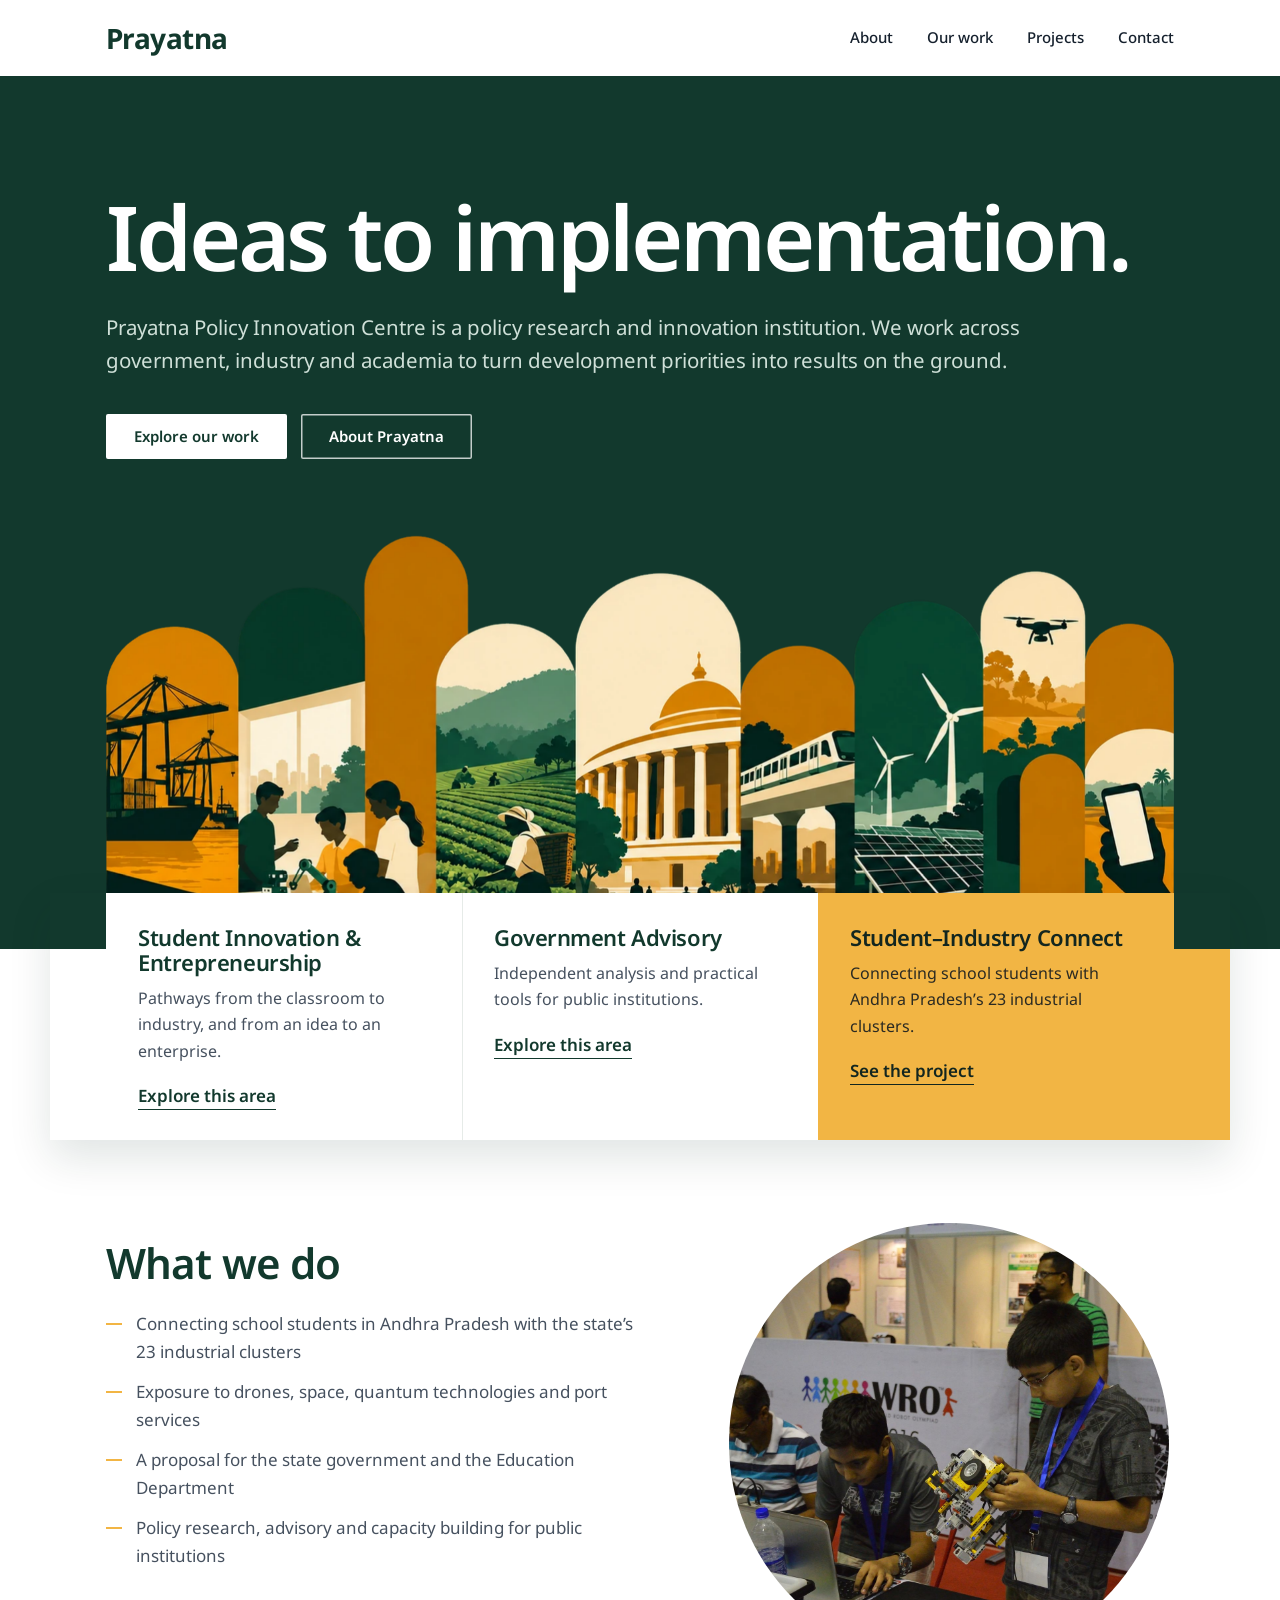
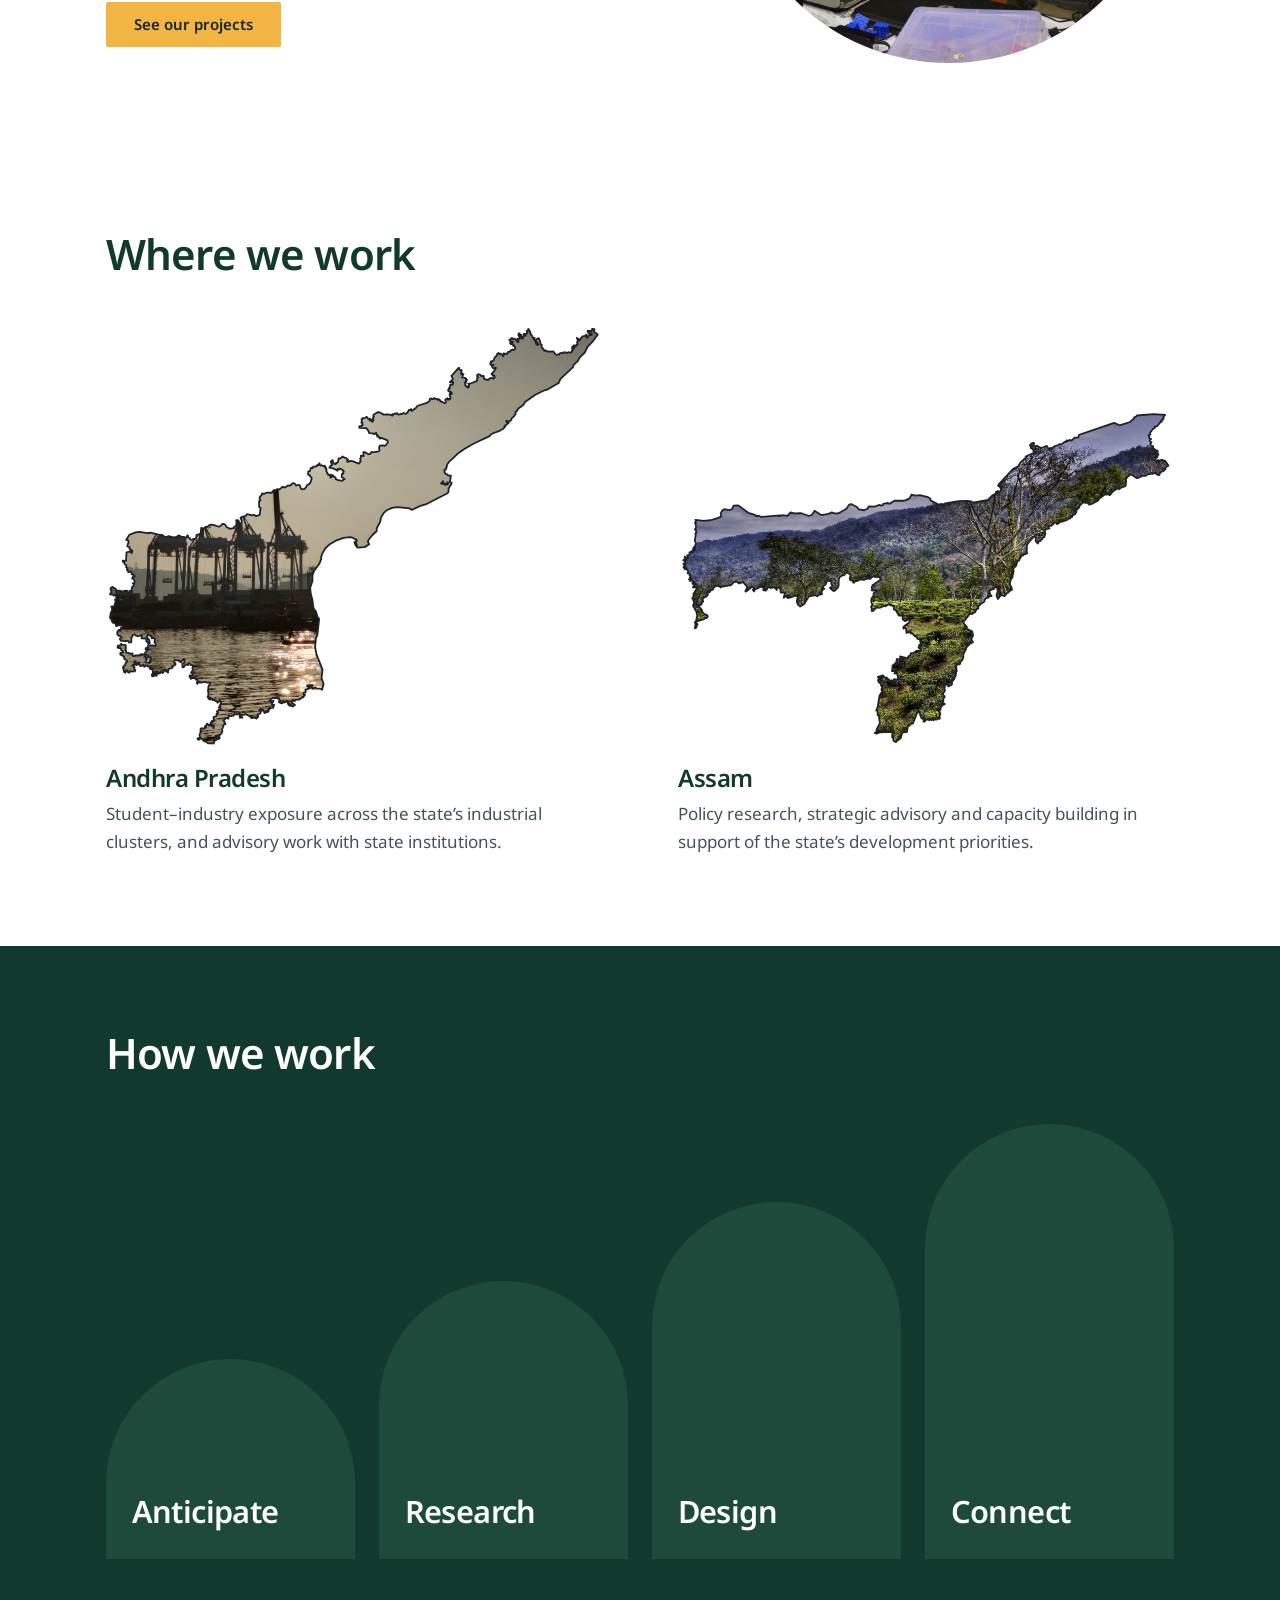
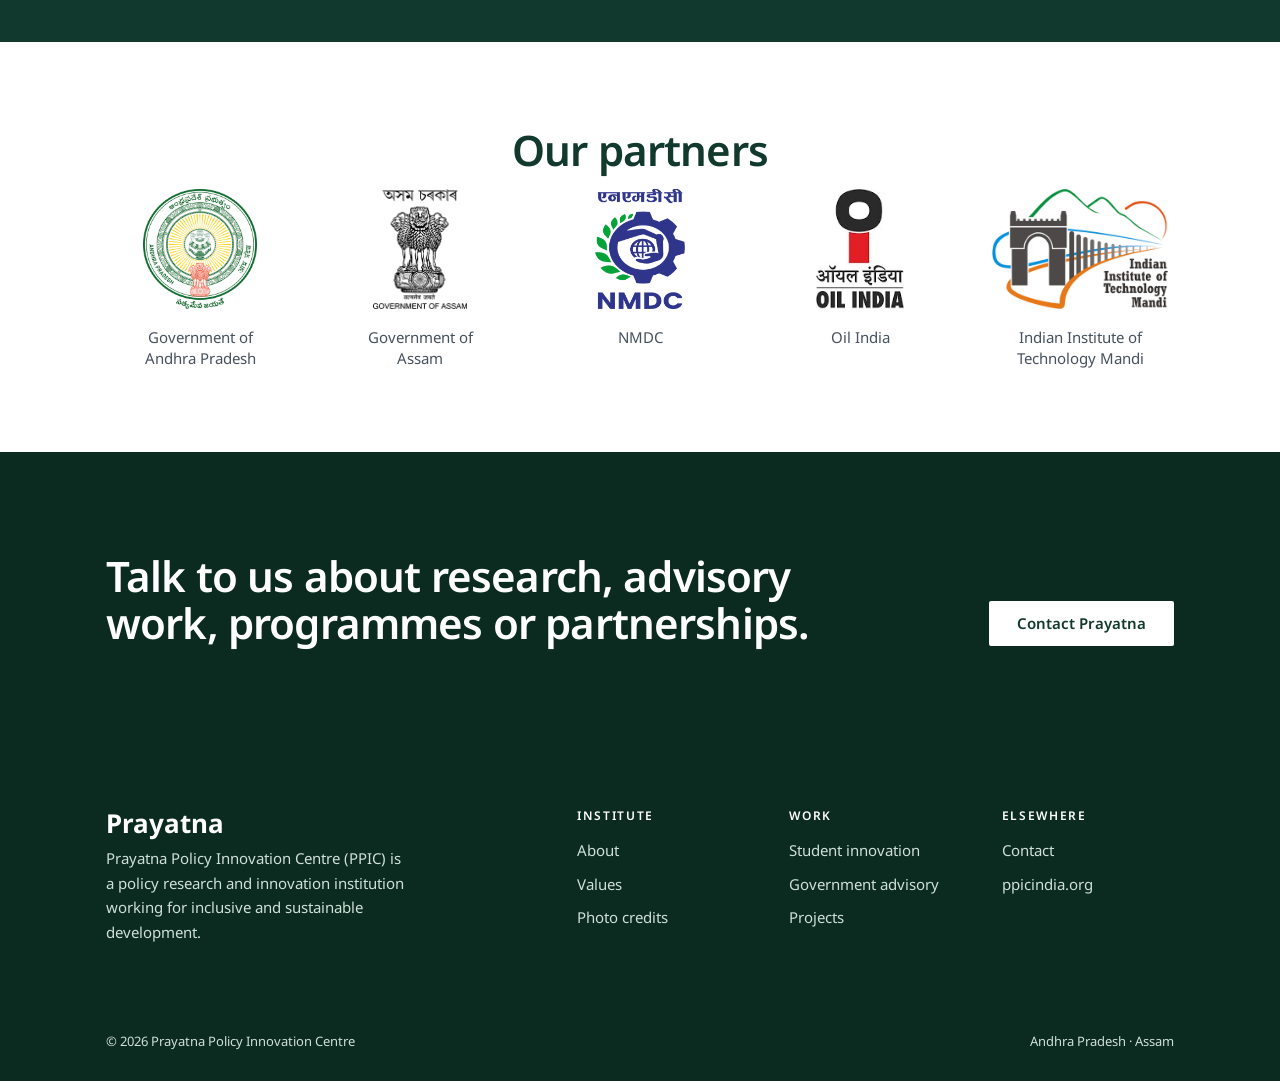
==== index.html @ d467371c "Switch site typeface to Noto Sans; drop remaining Where we work subtitle Co-Authored-By: Claude Opus" ====
<!doctype html>
<html lang="en">
<head>
  <meta charset="utf-8">
  <meta name="viewport" content="width=device-width, initial-scale=1">
  <title>Prayatna Policy Innovation Centre</title>
  <meta name="description" content="Prayatna Policy Innovation Centre (PPIC) connects research, policy and practice to turn development priorities into outcomes. Working in Andhra Pradesh and Assam.">
  <script>document.documentElement.className+=" js"</script>
  <link rel="icon" href="assets/img/favicon.svg" type="image/svg+xml">
  <link rel="preconnect" href="https://fonts.googleapis.com">
  <link rel="preconnect" href="https://fonts.gstatic.com" crossorigin>
  <link href="https://fonts.googleapis.com/css2?family=Noto+Sans:wght@400;500;600;700&display=swap" rel="stylesheet">
  <link rel="stylesheet" href="assets/css/style.css">
</head>
<body>
  <a class="skip" href="#main">Skip to content</a>
  <header class="masthead">
    <div class="wrap">
      <a class="wordmark" href="index.html" aria-label="Prayatna Policy Innovation Centre, home"><b>Prayatna</b></a>
      <button class="menu-btn" aria-expanded="false" aria-controls="nav">Menu</button>
      <nav class="nav" id="nav" aria-label="Primary">
        <a href="about.html">About</a>
        <a href="work.html">Our work</a>
        <a href="projects.html">Projects</a>
        <a href="contact.html">Contact</a>
      </nav>
    </div>
  </header>
  <main id="main">

    <section class="hero">
      <div class="wrap hero-text">
        <h1>Ideas to implementation.</h1>
        <p>Prayatna Policy Innovation Centre is a policy research and innovation institution. We work across government, industry and academia to turn development priorities into results on the ground.</p>
        <div class="hero-actions">
          <a class="btn btn-light" href="work.html">Explore our work</a>
          <a class="btn btn-ghost" href="about.html">About Prayatna</a>
        </div>
      </div>
      <div class="wrap hero-art">
        <img class="art" src="assets/img/art/panorama-alpha.webp" width="1600" height="621" alt="Illustration of India's development in arched panels: a port, a school robotics class, a tea garden, a government building, a metro line, wind and solar power, a drone and a digital payment">
      </div>
    </section>

    <section class="hero-cards">
      <div class="wrap cards3">
        <a class="hcard" href="work.html#innovation">
          <h3>Student Innovation &amp; Entrepreneurship</h3>
          <p>Pathways from the classroom to industry, and from an idea to an enterprise.</p>
          <span class="entry-link">Explore this area</span>
        </a>
        <a class="hcard" href="work.html#advisory">
          <h3>Government Advisory</h3>
          <p>Independent analysis and practical tools for public institutions.</p>
          <span class="entry-link">Explore this area</span>
        </a>
        <a class="hcard hcard-accent" href="projects.html#student-industry-connect">
          <h3>Student&ndash;Industry Connect</h3>
          <p>Connecting school students with Andhra Pradesh&rsquo;s 23 industrial clusters.</p>
          <span class="entry-link">See the project</span>
        </a>
      </div>
    </section>

    <section class="block">
      <div class="wrap feature feature-split">
        <div>
          <h2>What we do</h2>
          <ul class="dash">
            <li>Connecting school students in Andhra Pradesh with the state&rsquo;s 23 industrial clusters</li>
            <li>Exposure to drones, space, quantum technologies and port services</li>
            <li>A proposal for the state government and the Education Department</li>
            <li>Policy research, advisory and capacity building for public institutions</li>
          </ul>
          <a class="btn btn-saffron" href="projects.html">See our projects</a>
        </div>
        <figure><img class="f-circle" src="assets/img/students-lab.jpg" alt="Students and a mentor working on a robotics project" loading="lazy"></figure>
      </div>
    </section>

    <section class="block tint">
      <div class="wrap">
        <div class="two" style="margin-bottom:48px">
          <div><h2>Where we work</h2></div>
        </div>
        <div class="states">
          <figure>
            <div class="state-stage"><svg class="state-map state-fill" viewBox="0 0 781.8 666.3" role="img" aria-label="Map outline of Andhra Pradesh filled with a photograph of harbour cranes at Visakhapatnam" xmlns="http://www.w3.org/2000/svg"><defs><clipPath id="s_ap"><path transform="translate(6,6)" d="M0.0,417.5L1.2,417.3L2.7,415.0L1.1,410.5L1.6,408.7L3.8,407.1L9.7,410.6L11.2,413.4L15.1,413.0L21.5,415.0L21.8,413.8L23.4,413.2L27.7,413.3L27.3,415.6L30.9,415.9L31.1,413.5L33.8,413.1L35.5,406.5L37.2,405.8L38.0,404.2L38.1,402.5L36.1,401.7L38.6,401.0L39.2,399.1L38.6,396.6L37.0,394.2L35.0,393.8L36.9,390.8L39.2,390.9L39.2,390.1L37.4,389.4L37.6,387.4L34.6,387.2L33.9,383.2L29.0,383.8L29.1,382.0L26.9,380.1L27.4,377.4L25.7,375.9L26.3,374.3L25.6,372.5L23.6,371.4L22.8,369.0L20.5,367.1L20.5,365.8L25.6,366.2L26.3,352.8L30.2,352.0L31.4,350.8L34.7,353.6L35.5,350.2L30.9,347.0L31.6,345.3L30.8,344.0L28.1,343.7L27.7,342.7L28.9,338.1L29.5,338.3L29.3,333.8L25.7,333.0L30.9,324.9L40.5,321.2L46.8,320.2L59.2,322.5L64.1,321.7L80.0,325.3L81.9,324.7L86.5,327.9L89.8,328.1L92.8,326.9L100.3,329.0L105.6,328.1L108.5,325.9L113.2,328.2L116.7,328.1L120.0,330.3L122.4,325.9L123.5,326.1L123.7,328.9L126.1,330.3L127.3,332.5L132.0,332.9L131.7,331.3L136.0,330.9L136.1,328.9L137.4,327.3L136.5,326.6L137.0,325.4L143.3,323.0L144.2,314.0L149.3,315.3L150.7,312.6L154.3,311.9L158.2,309.0L163.4,309.2L172.1,312.3L175.7,310.2L177.1,308.1L179.5,307.8L181.7,308.7L184.7,313.1L190.0,315.6L194.7,314.4L200.0,308.7L199.4,302.0L203.1,302.2L204.6,308.0L205.3,308.0L207.8,306.1L208.1,303.0L206.3,298.2L208.7,296.6L214.2,295.3L216.4,292.4L224.9,294.2L227.1,293.3L230.7,295.6L236.4,293.4L237.9,283.1L235.6,280.9L235.5,273.6L235.8,271.6L237.8,270.6L236.0,267.8L236.9,264.7L239.2,263.1L240.2,259.8L243.2,260.4L248.1,258.3L255.5,258.6L258.4,254.6L261.9,254.2L263.7,252.9L267.3,253.4L272.9,249.2L276.4,250.5L280.8,247.1L285.0,247.4L286.8,244.7L290.0,243.4L291.5,244.0L293.9,247.3L297.1,246.0L299.8,246.9L301.1,251.3L302.7,253.1L306.8,253.0L309.4,250.3L311.3,246.4L314.4,245.1L316.6,242.4L318.2,236.9L318.5,234.8L316.3,233.4L316.2,231.5L312.8,230.0L313.1,225.1L315.7,224.5L317.1,219.4L320.3,219.6L320.7,217.5L325.0,217.5L326.1,215.8L327.5,216.1L327.9,214.8L329.7,214.2L330.4,212.1L331.2,212.7L330.7,213.9L331.4,215.4L332.8,215.7L333.3,215.0L337.0,216.9L338.6,215.8L339.8,216.9L339.4,218.5L341.1,219.2L340.7,221.1L341.9,221.7L341.5,224.8L343.0,226.9L342.7,228.0L344.6,229.1L344.3,230.6L347.6,231.4L348.3,234.9L350.4,233.4L350.8,231.8L348.0,231.3L348.3,230.1L352.5,231.6L352.7,232.9L356.2,234.5L356.3,237.1L360.3,238.8L366.5,239.8L368.9,237.4L370.5,237.0L366.1,234.1L365.8,232.9L366.2,228.8L368.7,228.3L368.0,226.2L369.2,225.0L367.4,222.9L362.8,220.4L362.1,221.8L359.5,220.9L359.1,223.9L354.5,221.0L346.4,219.0L348.7,215.8L350.7,215.0L348.7,209.5L351.0,207.3L351.9,207.4L351.6,209.2L353.6,212.8L356.2,213.5L356.9,211.5L358.8,211.5L360.0,209.9L361.0,204.5L362.3,204.8L365.5,203.2L367.3,201.3L371.1,203.7L373.0,203.9L373.3,205.0L375.9,206.4L374.4,208.2L374.5,209.7L378.4,209.2L378.8,208.4L382.6,208.7L392.8,212.6L395.8,209.5L394.9,208.7L395.8,206.0L395.0,204.3L396.0,203.3L396.1,200.1L400.4,200.8L399.9,194.5L402.0,194.6L407.5,197.6L410.6,197.5L413.0,194.1L415.3,195.0L424.1,193.4L425.6,191.6L424.7,187.8L425.9,184.2L431.4,184.0L433.9,184.8L435.4,183.7L438.6,179.2L438.0,176.0L427.5,171.7L427.1,173.1L425.3,172.7L424.5,170.2L421.9,170.2L422.9,168.1L421.4,167.8L420.1,164.0L417.1,166.2L415.5,165.1L409.3,164.6L407.5,160.1L404.6,156.7L393.8,156.3L393.3,154.6L393.9,153.5L397.0,153.4L399.1,151.2L398.3,150.7L398.7,148.5L396.7,148.2L397.5,146.3L397.2,142.4L398.3,142.4L398.1,141.4L399.7,141.7L399.9,140.9L402.5,140.5L405.2,138.6L406.9,141.5L411.1,142.1L411.7,143.8L409.7,144.5L413.5,145.0L413.3,146.1L414.7,146.9L415.2,145.2L414.1,145.0L413.7,143.7L416.2,144.4L414.9,140.5L415.8,140.5L415.6,139.2L416.7,139.0L415.6,137.2L416.2,135.5L423.0,131.3L426.1,131.9L432.1,135.4L438.9,135.0L443.4,135.7L445.6,137.1L446.1,134.6L447.7,135.3L449.4,133.5L450.4,134.1L453.1,133.0L455.1,135.5L461.8,134.0L463.2,132.8L467.1,134.3L469.7,132.0L471.8,128.1L473.8,128.1L475.2,126.5L476.0,129.3L477.4,128.9L483.2,124.5L485.7,121.4L500.3,116.7L504.8,113.5L504.6,110.8L507.0,109.7L507.8,110.9L510.1,111.0L511.3,109.1L513.7,110.6L516.7,110.6L517.1,112.2L520.1,111.5L521.6,113.7L521.2,114.7L523.6,114.8L527.9,117.4L529.6,117.0L530.2,114.5L529.1,112.5L530.1,111.0L532.8,109.6L533.5,112.1L534.7,112.1L534.9,110.6L536.7,111.1L537.7,109.0L536.0,104.6L536.5,101.7L538.8,103.1L539.7,101.9L537.8,99.4L534.2,98.2L533.8,96.1L536.3,94.2L535.1,93.4L536.2,92.5L537.0,88.5L540.1,88.5L541.6,86.8L541.3,83.7L538.2,85.0L536.5,84.0L540.9,79.8L541.0,77.9L539.0,74.4L550.2,61.7L551.3,62.1L550.2,62.6L552.4,65.2L555.1,65.4L554.5,67.0L555.2,68.8L553.8,69.9L555.7,72.2L556.0,70.8L557.9,71.8L556.1,74.4L556.6,75.3L555.9,76.5L561.1,77.7L562.1,78.3L562.2,79.9L563.6,80.6L561.8,81.4L562.5,83.8L561.0,83.8L559.8,85.1L561.4,86.1L560.4,89.0L565.2,92.9L566.6,91.6L565.7,89.9L566.6,88.5L565.6,86.4L568.0,86.7L578.4,82.6L579.9,80.3L579.2,78.4L580.2,78.0L580.7,75.9L579.7,75.6L579.2,73.6L581.2,71.6L585.2,73.2L585.8,74.5L589.9,74.2L590.1,78.5L594.4,80.5L596.3,80.0L597.1,80.7L599.7,78.0L602.0,77.4L605.5,78.5L607.5,76.2L605.6,74.6L606.5,73.6L605.7,73.1L604.3,74.1L602.1,71.0L605.3,68.0L609.2,62.0L608.6,61.3L606.1,62.5L604.2,61.8L602.9,59.2L605.1,57.7L605.2,56.7L602.5,57.7L601.4,57.1L601.5,56.1L600.2,55.9L600.1,54.6L601.7,53.0L601.0,51.9L605.5,50.0L606.8,45.9L611.6,40.7L610.9,39.7L613.2,38.0L615.1,39.8L616.8,39.3L619.6,41.4L620.3,43.3L621.7,40.9L621.4,38.9L626.4,40.0L627.7,36.8L631.8,36.0L631.6,34.8L635.3,32.6L636.7,33.6L638.9,32.7L639.8,29.2L636.8,27.2L637.7,25.8L635.5,25.7L634.2,23.7L634.4,22.4L635.7,22.4L635.5,20.4L634.0,20.1L633.6,23.9L632.4,24.1L631.4,22.4L632.8,21.4L630.1,17.1L632.5,17.0L633.5,14.7L635.1,14.9L635.8,16.3L638.6,15.6L640.4,16.5L640.2,17.6L642.3,19.1L642.8,20.6L644.4,21.1L644.9,17.4L643.8,17.4L643.3,15.7L646.4,15.5L646.4,13.2L644.5,10.0L644.7,8.7L645.9,8.5L645.1,7.2L646.6,7.4L646.5,8.8L648.0,10.3L649.2,9.5L649.9,13.6L648.0,13.2L648.2,14.6L651.6,15.4L652.2,12.3L653.6,10.9L652.7,8.6L654.0,7.9L654.2,10.6L656.2,10.6L656.3,8.0L658.7,6.9L657.6,3.5L659.4,2.8L660.2,0.3L661.0,0.6L661.3,3.2L663.0,3.6L662.5,4.9L663.8,6.9L663.8,8.6L666.0,10.8L667.6,14.2L670.3,14.4L668.4,16.5L670.7,18.0L672.6,24.1L674.7,25.5L675.8,25.0L674.0,21.3L672.9,21.3L671.9,17.9L673.0,16.4L676.5,14.8L679.1,20.4L679.4,24.8L681.3,24.9L681.3,29.2L683.9,31.8L684.5,33.8L685.7,33.7L686.1,35.1L688.1,34.1L691.2,36.0L699.5,35.5L703.3,40.5L704.8,41.2L707.3,40.2L708.8,40.8L709.6,39.2L711.5,38.1L714.2,38.8L714.9,37.7L718.8,36.9L721.2,38.4L723.7,36.7L726.7,37.8L728.9,36.5L728.6,34.8L730.0,34.5L729.9,33.5L731.1,32.7L729.4,32.0L729.2,29.0L732.0,30.4L732.7,28.9L730.7,27.3L733.8,28.7L734.1,27.4L732.1,26.0L735.2,27.1L736.5,26.3L736.0,25.1L737.1,25.6L738.2,24.3L737.1,21.9L737.6,19.9L739.7,18.8L737.9,17.1L736.7,14.4L742.0,17.6L742.7,15.0L745.9,11.8L749.8,11.0L751.3,9.3L752.3,9.3L751.9,12.5L753.3,14.3L755.9,10.0L759.8,10.1L760.5,9.0L759.6,7.3L756.6,8.1L756.2,6.5L755.0,6.5L753.5,3.4L760.3,3.5L760.8,0.0L764.5,0.7L764.6,1.8L763.6,2.0L763.8,4.7L769.8,8.8L761.5,20.4L753.5,28.7L749.3,37.4L740.8,45.7L738.5,50.5L731.5,57.3L730.4,60.9L711.0,78.9L708.0,85.5L691.1,95.4L685.7,97.0L670.8,104.5L654.9,115.4L652.3,120.2L644.1,126.2L642.7,129.2L639.9,131.3L640.1,134.4L637.1,138.8L634.1,140.9L633.3,144.0L629.0,146.9L629.7,146.8L629.5,147.8L628.7,147.1L627.3,147.6L627.3,145.4L627.0,147.1L626.3,145.4L625.4,145.4L626.8,147.1L625.9,147.1L627.1,147.8L628.7,148.0L628.4,148.9L623.5,153.0L623.8,153.7L623.4,153.1L622.3,153.9L622.9,155.0L623.9,154.2L620.5,157.5L615.6,160.5L602.0,165.9L599.2,169.3L575.1,180.5L559.9,189.1L548.6,197.2L535.7,209.4L532.2,214.0L531.3,218.3L530.5,218.2L531.2,218.9L530.7,220.8L529.7,220.9L529.8,222.4L527.9,223.4L527.9,225.8L529.9,228.9L532.3,229.6L534.0,231.5L538.1,231.5L536.6,241.4L539.1,242.5L539.2,243.6L534.4,252.1L534.4,257.1L532.8,259.3L498.2,277.1L489.8,279.3L477.2,285.5L474.1,284.6L473.2,283.3L453.5,281.3L445.5,282.4L436.7,286.3L432.3,290.3L427.7,297.9L426.7,304.2L421.1,314.6L421.1,319.0L414.4,325.3L408.0,333.2L407.2,336.3L409.3,339.7L401.9,344.4L390.8,345.1L388.0,342.1L385.8,336.5L388.6,342.0L390.0,342.4L388.0,335.7L389.4,334.9L389.3,332.8L388.4,331.9L387.5,332.5L383.2,329.4L378.4,328.5L368.7,329.8L357.8,333.7L347.1,339.8L339.8,346.6L334.9,355.1L333.3,360.9L333.7,362.6L330.8,370.1L322.1,382.1L319.6,389.7L319.7,397.6L316.1,408.4L316.8,416.9L319.7,428.3L321.1,439.2L322.3,442.2L325.1,445.6L327.8,454.9L330.2,457.7L327.7,481.3L326.9,484.2L325.5,487.1L325.0,489.1L323.8,502.2L326.0,513.6L335.6,537.6L334.0,550.9L337.3,560.3L334.8,569.5L332.2,567.6L325.5,567.5L324.9,566.2L322.4,566.1L321.9,567.8L319.1,567.7L318.9,564.3L320.0,563.0L319.3,561.8L317.0,562.9L313.7,562.0L311.5,562.4L311.5,564.1L313.3,563.8L314.0,565.2L316.1,565.3L315.9,567.3L313.1,566.7L312.3,568.7L310.0,568.7L308.8,569.7L308.9,573.6L305.8,574.1L305.4,575.0L306.2,576.9L307.9,577.1L307.4,578.6L306.3,578.5L305.9,580.6L304.9,581.4L303.5,580.6L303.3,581.8L300.1,584.2L299.2,583.7L298.5,585.1L293.5,584.9L291.5,587.2L288.7,585.0L288.3,587.3L285.9,588.1L286.1,589.0L292.0,592.9L291.8,593.9L288.5,596.0L286.2,593.2L285.8,594.6L283.1,594.5L284.2,593.0L283.3,591.6L282.1,592.9L281.1,591.8L280.8,590.7L282.2,590.6L282.3,589.3L281.0,587.1L279.8,588.9L279.4,587.8L277.4,587.6L276.1,589.7L273.1,588.0L272.5,590.4L270.9,590.8L266.8,589.1L267.8,585.2L266.3,582.4L264.5,583.3L262.9,582.2L260.4,582.8L257.6,581.8L256.8,583.1L254.5,583.3L254.0,585.1L252.3,585.8L252.9,587.1L255.2,586.9L255.8,587.7L258.4,586.7L257.0,589.3L255.0,590.2L255.9,592.5L257.5,592.8L256.8,593.6L259.1,593.1L259.0,594.9L257.5,595.1L258.1,596.0L257.1,597.2L257.6,598.0L251.6,597.8L252.7,598.9L251.3,599.0L251.8,600.5L249.9,600.4L250.5,603.8L248.8,604.6L248.4,603.0L244.8,606.1L244.0,605.8L245.3,604.0L242.9,604.3L242.3,601.3L240.8,601.9L240.3,600.8L239.0,602.9L238.7,599.7L238.0,599.7L235.7,601.9L237.8,603.1L237.9,606.2L234.6,608.5L232.9,608.3L233.9,609.7L232.6,610.6L233.7,611.1L232.8,611.7L233.9,612.2L231.2,614.7L226.5,613.0L224.9,614.1L223.1,614.0L221.6,611.5L214.5,607.8L211.3,609.1L208.2,608.7L206.3,612.2L208.5,612.2L209.4,613.5L205.1,613.5L205.3,607.1L204.0,606.8L202.8,608.4L197.3,607.9L195.0,610.2L191.5,611.2L188.0,609.8L187.0,615.1L182.5,613.6L182.0,615.5L179.0,617.7L181.4,620.0L180.5,620.3L182.5,623.6L180.2,623.6L177.1,631.8L177.6,634.8L176.2,638.4L172.8,641.1L173.2,645.8L170.7,647.6L170.2,645.7L171.2,645.5L169.9,645.1L169.3,643.3L168.5,644.1L167.8,642.6L166.6,642.2L166.5,643.0L169.2,645.3L168.4,645.9L167.8,645.2L167.1,646.4L168.1,647.6L167.3,649.2L164.3,649.3L164.8,652.0L164.0,654.3L160.5,653.5L154.9,654.0L152.2,651.7L148.0,650.0L144.9,646.0L142.7,645.9L142.0,648.0L139.4,648.1L138.3,647.1L139.0,645.8L141.4,645.3L142.3,643.6L141.4,640.5L142.8,638.3L143.4,630.8L145.5,629.9L146.4,630.8L149.4,630.8L149.4,629.0L151.1,629.3L151.6,628.6L151.5,627.9L150.0,627.9L150.6,626.3L152.3,626.0L153.0,623.1L153.8,623.0L156.6,626.0L157.6,625.0L160.4,626.6L162.0,625.5L164.0,630.2L164.1,626.3L161.2,623.8L159.5,624.5L158.8,622.3L159.7,621.8L159.5,620.8L161.3,620.5L161.1,618.5L164.2,619.3L164.8,617.8L163.8,616.1L163.7,612.5L168.8,610.4L168.3,607.5L170.9,606.0L168.9,603.6L171.6,602.5L171.3,601.2L172.3,600.3L174.9,599.9L174.4,597.8L172.1,597.6L172.2,596.7L174.8,595.4L173.7,593.9L175.7,589.7L173.8,585.6L172.9,587.9L171.1,587.9L170.0,589.8L168.5,587.6L165.3,586.4L165.5,584.6L162.0,585.8L161.5,583.8L160.4,583.6L157.7,585.0L155.5,582.9L158.0,583.0L158.5,582.1L155.5,580.3L154.3,580.8L155.8,577.1L154.8,569.8L155.6,568.3L155.2,565.7L158.2,559.1L157.8,557.9L152.8,558.0L150.5,557.1L144.1,558.3L142.0,556.7L141.4,558.0L140.0,557.4L137.8,560.1L137.4,557.8L138.6,556.2L138.7,553.8L135.4,553.3L135.3,551.1L130.2,550.8L127.5,552.2L127.8,550.6L125.6,549.0L126.1,546.8L130.3,547.4L130.9,544.9L128.2,542.4L131.6,538.0L130.3,535.8L131.1,532.1L130.4,530.4L127.4,530.5L126.8,528.4L124.1,527.1L123.6,530.5L119.4,529.4L117.0,533.7L114.8,534.0L114.4,528.0L118.0,526.4L117.4,523.9L118.1,521.2L116.4,520.6L112.2,526.1L109.3,524.7L109.3,522.6L103.8,523.1L102.7,522.3L101.3,525.2L101.6,526.3L103.2,527.1L103.5,528.6L102.7,529.3L103.6,529.7L101.2,531.7L98.4,532.3L99.0,534.4L98.2,534.9L92.3,536.7L92.0,542.3L91.2,542.4L90.6,539.7L87.7,540.5L88.3,538.0L85.7,538.2L82.7,539.8L82.5,541.0L84.7,541.7L83.3,543.1L82.0,541.4L80.6,541.5L79.4,543.2L77.9,542.8L77.0,544.3L75.7,541.5L74.0,541.0L73.2,542.0L74.5,543.4L74.3,545.8L73.5,547.4L72.4,546.8L72.4,545.3L69.6,545.1L70.2,547.6L66.8,548.3L66.2,545.5L67.6,545.4L68.2,540.8L66.9,537.6L67.7,536.2L65.9,535.5L65.0,536.9L63.0,536.0L64.5,532.4L60.2,532.7L59.4,531.5L57.6,531.2L54.3,533.2L53.0,530.0L50.8,531.8L47.8,532.0L47.8,530.2L46.8,529.8L46.5,528.4L46.8,526.6L45.6,526.2L44.0,529.8L43.5,527.9L42.2,530.3L40.4,529.6L41.3,525.8L40.7,524.2L39.3,524.4L38.5,526.0L39.1,530.0L37.2,529.7L35.3,531.0L35.7,531.9L37.8,532.1L37.7,533.1L39.2,533.6L38.2,535.9L40.2,538.4L39.6,540.3L37.5,539.9L36.1,540.7L31.7,539.9L31.2,542.3L30.3,542.3L28.8,541.8L26.9,538.8L25.4,538.7L24.5,542.6L23.0,542.1L21.6,537.4L22.1,535.6L20.7,534.7L20.9,533.8L22.2,531.7L24.3,530.6L25.2,526.3L27.5,525.9L26.9,523.1L22.6,520.5L22.8,517.5L16.6,513.6L16.6,511.4L20.2,510.7L20.9,509.6L20.1,508.0L18.1,507.4L17.7,504.5L15.8,502.9L15.0,503.7L12.2,502.9L12.8,500.0L17.4,499.2L17.9,496.7L19.1,498.3L25.2,499.0L25.4,504.1L24.4,506.5L25.6,507.4L25.9,510.8L30.1,511.3L30.5,512.3L35.6,512.1L36.5,516.2L39.4,516.5L39.8,515.2L46.5,515.4L48.9,513.1L49.8,513.6L49.5,515.4L52.3,513.4L53.9,513.6L55.4,517.0L57.6,517.5L56.7,520.7L58.6,521.3L56.4,525.0L57.4,526.3L61.2,526.1L62.0,527.6L64.7,525.3L63.0,524.1L62.7,522.0L64.8,521.8L65.0,519.2L63.7,518.1L61.0,518.2L59.8,519.1L60.4,515.0L55.0,513.5L55.8,510.6L57.6,510.3L61.6,504.6L60.2,504.0L56.6,506.2L56.7,503.8L59.4,503.0L60.9,499.1L67.9,499.4L71.4,500.8L72.6,498.0L70.4,494.2L71.3,490.2L69.3,487.4L66.3,488.4L65.8,484.8L64.4,485.2L64.0,483.6L60.8,482.9L59.2,484.4L59.1,486.1L60.1,489.4L61.8,490.0L63.2,495.4L60.6,496.6L59.8,494.4L57.4,493.0L57.8,488.9L50.1,488.2L50.6,482.6L45.5,484.7L42.2,484.4L38.6,482.2L36.1,482.8L35.5,485.8L34.0,487.3L33.9,494.3L30.9,495.2L28.0,491.8L23.5,492.9L21.4,491.9L17.4,492.1L15.7,489.1L18.7,487.3L17.6,485.1L13.6,484.2L11.7,481.5L11.9,478.1L14.8,474.5L17.4,476.5L17.7,471.4L19.4,471.1L20.6,468.1L13.5,467.6L10.1,469.1L9.1,465.4L6.8,463.8L4.4,463.5L1.8,457.1L0.3,456.3L1.4,448.5L4.0,442.4L2.2,438.1L7.2,437.5L7.4,435.6L8.9,435.6L7.9,432.8L9.1,431.8L9.3,429.8L8.1,427.5L9.9,426.9L10.2,419.8L6.5,420.8L5.2,419.5L0.5,419.1ZM521.8,243.1L522.4,244.0L529.1,246.0L532.3,245.9L534.0,243.8L533.2,241.8L531.7,244.0L526.7,244.4L524.7,243.2L526.2,241.0L525.8,240.4L523.6,243.1ZM527.5,222.6L527.6,222.6L527.5,222.5ZM525.3,240.9L525.0,240.9L525.0,241.0ZM326.8,484.1L326.7,484.0L326.7,484.1ZM245.8,605.2L245.6,605.1L245.6,605.2Z"/></clipPath></defs><g clip-path="url(#s_ap)"><image href="assets/img/vizag-cranes.jpg" x="0" y="0" width="781.8" height="666.3" preserveAspectRatio="xMidYMid slice"/></g></svg><svg class="state-map state-line" viewBox="0 0 781.8 666.3" aria-hidden="true" xmlns="http://www.w3.org/2000/svg"><path class="state-outline" pathLength="1" transform="translate(6,6)" d="M0.0,417.5L1.2,417.3L2.7,415.0L1.1,410.5L1.6,408.7L3.8,407.1L9.7,410.6L11.2,413.4L15.1,413.0L21.5,415.0L21.8,413.8L23.4,413.2L27.7,413.3L27.3,415.6L30.9,415.9L31.1,413.5L33.8,413.1L35.5,406.5L37.2,405.8L38.0,404.2L38.1,402.5L36.1,401.7L38.6,401.0L39.2,399.1L38.6,396.6L37.0,394.2L35.0,393.8L36.9,390.8L39.2,390.9L39.2,390.1L37.4,389.4L37.6,387.4L34.6,387.2L33.9,383.2L29.0,383.8L29.1,382.0L26.9,380.1L27.4,377.4L25.7,375.9L26.3,374.3L25.6,372.5L23.6,371.4L22.8,369.0L20.5,367.1L20.5,365.8L25.6,366.2L26.3,352.8L30.2,352.0L31.4,350.8L34.7,353.6L35.5,350.2L30.9,347.0L31.6,345.3L30.8,344.0L28.1,343.7L27.7,342.7L28.9,338.1L29.5,338.3L29.3,333.8L25.7,333.0L30.9,324.9L40.5,321.2L46.8,320.2L59.2,322.5L64.1,321.7L80.0,325.3L81.9,324.7L86.5,327.9L89.8,328.1L92.8,326.9L100.3,329.0L105.6,328.1L108.5,325.9L113.2,328.2L116.7,328.1L120.0,330.3L122.4,325.9L123.5,326.1L123.7,328.9L126.1,330.3L127.3,332.5L132.0,332.9L131.7,331.3L136.0,330.9L136.1,328.9L137.4,327.3L136.5,326.6L137.0,325.4L143.3,323.0L144.2,314.0L149.3,315.3L150.7,312.6L154.3,311.9L158.2,309.0L163.4,309.2L172.1,312.3L175.7,310.2L177.1,308.1L179.5,307.8L181.7,308.7L184.7,313.1L190.0,315.6L194.7,314.4L200.0,308.7L199.4,302.0L203.1,302.2L204.6,308.0L205.3,308.0L207.8,306.1L208.1,303.0L206.3,298.2L208.7,296.6L214.2,295.3L216.4,292.4L224.9,294.2L227.1,293.3L230.7,295.6L236.4,293.4L237.9,283.1L235.6,280.9L235.5,273.6L235.8,271.6L237.8,270.6L236.0,267.8L236.9,264.7L239.2,263.1L240.2,259.8L243.2,260.4L248.1,258.3L255.5,258.6L258.4,254.6L261.9,254.2L263.7,252.9L267.3,253.4L272.9,249.2L276.4,250.5L280.8,247.1L285.0,247.4L286.8,244.7L290.0,243.4L291.5,244.0L293.9,247.3L297.1,246.0L299.8,246.9L301.1,251.3L302.7,253.1L306.8,253.0L309.4,250.3L311.3,246.4L314.4,245.1L316.6,242.4L318.2,236.9L318.5,234.8L316.3,233.4L316.2,231.5L312.8,230.0L313.1,225.1L315.7,224.5L317.1,219.4L320.3,219.6L320.7,217.5L325.0,217.5L326.1,215.8L327.5,216.1L327.9,214.8L329.7,214.2L330.4,212.1L331.2,212.7L330.7,213.9L331.4,215.4L332.8,215.7L333.3,215.0L337.0,216.9L338.6,215.8L339.8,216.9L339.4,218.5L341.1,219.2L340.7,221.1L341.9,221.7L341.5,224.8L343.0,226.9L342.7,228.0L344.6,229.1L344.3,230.6L347.6,231.4L348.3,234.9L350.4,233.4L350.8,231.8L348.0,231.3L348.3,230.1L352.5,231.6L352.7,232.9L356.2,234.5L356.3,237.1L360.3,238.8L366.5,239.8L368.9,237.4L370.5,237.0L366.1,234.1L365.8,232.9L366.2,228.8L368.7,228.3L368.0,226.2L369.2,225.0L367.4,222.9L362.8,220.4L362.1,221.8L359.5,220.9L359.1,223.9L354.5,221.0L346.4,219.0L348.7,215.8L350.7,215.0L348.7,209.5L351.0,207.3L351.9,207.4L351.6,209.2L353.6,212.8L356.2,213.5L356.9,211.5L358.8,211.5L360.0,209.9L361.0,204.5L362.3,204.8L365.5,203.2L367.3,201.3L371.1,203.7L373.0,203.9L373.3,205.0L375.9,206.4L374.4,208.2L374.5,209.7L378.4,209.2L378.8,208.4L382.6,208.7L392.8,212.6L395.8,209.5L394.9,208.7L395.8,206.0L395.0,204.3L396.0,203.3L396.1,200.1L400.4,200.8L399.9,194.5L402.0,194.6L407.5,197.6L410.6,197.5L413.0,194.1L415.3,195.0L424.1,193.4L425.6,191.6L424.7,187.8L425.9,184.2L431.4,184.0L433.9,184.8L435.4,183.7L438.6,179.2L438.0,176.0L427.5,171.7L427.1,173.1L425.3,172.7L424.5,170.2L421.9,170.2L422.9,168.1L421.4,167.8L420.1,164.0L417.1,166.2L415.5,165.1L409.3,164.6L407.5,160.1L404.6,156.7L393.8,156.3L393.3,154.6L393.9,153.5L397.0,153.4L399.1,151.2L398.3,150.7L398.7,148.5L396.7,148.2L397.5,146.3L397.2,142.4L398.3,142.4L398.1,141.4L399.7,141.7L399.9,140.9L402.5,140.5L405.2,138.6L406.9,141.5L411.1,142.1L411.7,143.8L409.7,144.5L413.5,145.0L413.3,146.1L414.7,146.9L415.2,145.2L414.1,145.0L413.7,143.7L416.2,144.4L414.9,140.5L415.8,140.5L415.6,139.2L416.7,139.0L415.6,137.2L416.2,135.5L423.0,131.3L426.1,131.9L432.1,135.4L438.9,135.0L443.4,135.7L445.6,137.1L446.1,134.6L447.7,135.3L449.4,133.5L450.4,134.1L453.1,133.0L455.1,135.5L461.8,134.0L463.2,132.8L467.1,134.3L469.7,132.0L471.8,128.1L473.8,128.1L475.2,126.5L476.0,129.3L477.4,128.9L483.2,124.5L485.7,121.4L500.3,116.7L504.8,113.5L504.6,110.8L507.0,109.7L507.8,110.9L510.1,111.0L511.3,109.1L513.7,110.6L516.7,110.6L517.1,112.2L520.1,111.5L521.6,113.7L521.2,114.7L523.6,114.8L527.9,117.4L529.6,117.0L530.2,114.5L529.1,112.5L530.1,111.0L532.8,109.6L533.5,112.1L534.7,112.1L534.9,110.6L536.7,111.1L537.7,109.0L536.0,104.6L536.5,101.7L538.8,103.1L539.7,101.9L537.8,99.4L534.2,98.2L533.8,96.1L536.3,94.2L535.1,93.4L536.2,92.5L537.0,88.5L540.1,88.5L541.6,86.8L541.3,83.7L538.2,85.0L536.5,84.0L540.9,79.8L541.0,77.9L539.0,74.4L550.2,61.7L551.3,62.1L550.2,62.6L552.4,65.2L555.1,65.4L554.5,67.0L555.2,68.8L553.8,69.9L555.7,72.2L556.0,70.8L557.9,71.8L556.1,74.4L556.6,75.3L555.9,76.5L561.1,77.7L562.1,78.3L562.2,79.9L563.6,80.6L561.8,81.4L562.5,83.8L561.0,83.8L559.8,85.1L561.4,86.1L560.4,89.0L565.2,92.9L566.6,91.6L565.7,89.9L566.6,88.5L565.6,86.4L568.0,86.7L578.4,82.6L579.9,80.3L579.2,78.4L580.2,78.0L580.7,75.9L579.7,75.6L579.2,73.6L581.2,71.6L585.2,73.2L585.8,74.5L589.9,74.2L590.1,78.5L594.4,80.5L596.3,80.0L597.1,80.7L599.7,78.0L602.0,77.4L605.5,78.5L607.5,76.2L605.6,74.6L606.5,73.6L605.7,73.1L604.3,74.1L602.1,71.0L605.3,68.0L609.2,62.0L608.6,61.3L606.1,62.5L604.2,61.8L602.9,59.2L605.1,57.7L605.2,56.7L602.5,57.7L601.4,57.1L601.5,56.1L600.2,55.9L600.1,54.6L601.7,53.0L601.0,51.9L605.5,50.0L606.8,45.9L611.6,40.7L610.9,39.7L613.2,38.0L615.1,39.8L616.8,39.3L619.6,41.4L620.3,43.3L621.7,40.9L621.4,38.9L626.4,40.0L627.7,36.8L631.8,36.0L631.6,34.8L635.3,32.6L636.7,33.6L638.9,32.7L639.8,29.2L636.8,27.2L637.7,25.8L635.5,25.7L634.2,23.7L634.4,22.4L635.7,22.4L635.5,20.4L634.0,20.1L633.6,23.9L632.4,24.1L631.4,22.4L632.8,21.4L630.1,17.1L632.5,17.0L633.5,14.7L635.1,14.9L635.8,16.3L638.6,15.6L640.4,16.5L640.2,17.6L642.3,19.1L642.8,20.6L644.4,21.1L644.9,17.4L643.8,17.4L643.3,15.7L646.4,15.5L646.4,13.2L644.5,10.0L644.7,8.7L645.9,8.5L645.1,7.2L646.6,7.4L646.5,8.8L648.0,10.3L649.2,9.5L649.9,13.6L648.0,13.2L648.2,14.6L651.6,15.4L652.2,12.3L653.6,10.9L652.7,8.6L654.0,7.9L654.2,10.6L656.2,10.6L656.3,8.0L658.7,6.9L657.6,3.5L659.4,2.8L660.2,0.3L661.0,0.6L661.3,3.2L663.0,3.6L662.5,4.9L663.8,6.9L663.8,8.6L666.0,10.8L667.6,14.2L670.3,14.4L668.4,16.5L670.7,18.0L672.6,24.1L674.7,25.5L675.8,25.0L674.0,21.3L672.9,21.3L671.9,17.9L673.0,16.4L676.5,14.8L679.1,20.4L679.4,24.8L681.3,24.9L681.3,29.2L683.9,31.8L684.5,33.8L685.7,33.7L686.1,35.1L688.1,34.1L691.2,36.0L699.5,35.5L703.3,40.5L704.8,41.2L707.3,40.2L708.8,40.8L709.6,39.2L711.5,38.1L714.2,38.8L714.9,37.7L718.8,36.9L721.2,38.4L723.7,36.7L726.7,37.8L728.9,36.5L728.6,34.8L730.0,34.5L729.9,33.5L731.1,32.7L729.4,32.0L729.2,29.0L732.0,30.4L732.7,28.9L730.7,27.3L733.8,28.7L734.1,27.4L732.1,26.0L735.2,27.1L736.5,26.3L736.0,25.1L737.1,25.6L738.2,24.3L737.1,21.9L737.6,19.9L739.7,18.8L737.9,17.1L736.7,14.4L742.0,17.6L742.7,15.0L745.9,11.8L749.8,11.0L751.3,9.3L752.3,9.3L751.9,12.5L753.3,14.3L755.9,10.0L759.8,10.1L760.5,9.0L759.6,7.3L756.6,8.1L756.2,6.5L755.0,6.5L753.5,3.4L760.3,3.5L760.8,0.0L764.5,0.7L764.6,1.8L763.6,2.0L763.8,4.7L769.8,8.8L761.5,20.4L753.5,28.7L749.3,37.4L740.8,45.7L738.5,50.5L731.5,57.3L730.4,60.9L711.0,78.9L708.0,85.5L691.1,95.4L685.7,97.0L670.8,104.5L654.9,115.4L652.3,120.2L644.1,126.2L642.7,129.2L639.9,131.3L640.1,134.4L637.1,138.8L634.1,140.9L633.3,144.0L629.0,146.9L629.7,146.8L629.5,147.8L628.7,147.1L627.3,147.6L627.3,145.4L627.0,147.1L626.3,145.4L625.4,145.4L626.8,147.1L625.9,147.1L627.1,147.8L628.7,148.0L628.4,148.9L623.5,153.0L623.8,153.7L623.4,153.1L622.3,153.9L622.9,155.0L623.9,154.2L620.5,157.5L615.6,160.5L602.0,165.9L599.2,169.3L575.1,180.5L559.9,189.1L548.6,197.2L535.7,209.4L532.2,214.0L531.3,218.3L530.5,218.2L531.2,218.9L530.7,220.8L529.7,220.9L529.8,222.4L527.9,223.4L527.9,225.8L529.9,228.9L532.3,229.6L534.0,231.5L538.1,231.5L536.6,241.4L539.1,242.5L539.2,243.6L534.4,252.1L534.4,257.1L532.8,259.3L498.2,277.1L489.8,279.3L477.2,285.5L474.1,284.6L473.2,283.3L453.5,281.3L445.5,282.4L436.7,286.3L432.3,290.3L427.7,297.9L426.7,304.2L421.1,314.6L421.1,319.0L414.4,325.3L408.0,333.2L407.2,336.3L409.3,339.7L401.9,344.4L390.8,345.1L388.0,342.1L385.8,336.5L388.6,342.0L390.0,342.4L388.0,335.7L389.4,334.9L389.3,332.8L388.4,331.9L387.5,332.5L383.2,329.4L378.4,328.5L368.7,329.8L357.8,333.7L347.1,339.8L339.8,346.6L334.9,355.1L333.3,360.9L333.7,362.6L330.8,370.1L322.1,382.1L319.6,389.7L319.7,397.6L316.1,408.4L316.8,416.9L319.7,428.3L321.1,439.2L322.3,442.2L325.1,445.6L327.8,454.9L330.2,457.7L327.7,481.3L326.9,484.2L325.5,487.1L325.0,489.1L323.8,502.2L326.0,513.6L335.6,537.6L334.0,550.9L337.3,560.3L334.8,569.5L332.2,567.6L325.5,567.5L324.9,566.2L322.4,566.1L321.9,567.8L319.1,567.7L318.9,564.3L320.0,563.0L319.3,561.8L317.0,562.9L313.7,562.0L311.5,562.4L311.5,564.1L313.3,563.8L314.0,565.2L316.1,565.3L315.9,567.3L313.1,566.7L312.3,568.7L310.0,568.7L308.8,569.7L308.9,573.6L305.8,574.1L305.4,575.0L306.2,576.9L307.9,577.1L307.4,578.6L306.3,578.5L305.9,580.6L304.9,581.4L303.5,580.6L303.3,581.8L300.1,584.2L299.2,583.7L298.5,585.1L293.5,584.9L291.5,587.2L288.7,585.0L288.3,587.3L285.9,588.1L286.1,589.0L292.0,592.9L291.8,593.9L288.5,596.0L286.2,593.2L285.8,594.6L283.1,594.5L284.2,593.0L283.3,591.6L282.1,592.9L281.1,591.8L280.8,590.7L282.2,590.6L282.3,589.3L281.0,587.1L279.8,588.9L279.4,587.8L277.4,587.6L276.1,589.7L273.1,588.0L272.5,590.4L270.9,590.8L266.8,589.1L267.8,585.2L266.3,582.4L264.5,583.3L262.9,582.2L260.4,582.8L257.6,581.8L256.8,583.1L254.5,583.3L254.0,585.1L252.3,585.8L252.9,587.1L255.2,586.9L255.8,587.7L258.4,586.7L257.0,589.3L255.0,590.2L255.9,592.5L257.5,592.8L256.8,593.6L259.1,593.1L259.0,594.9L257.5,595.1L258.1,596.0L257.1,597.2L257.6,598.0L251.6,597.8L252.7,598.9L251.3,599.0L251.8,600.5L249.9,600.4L250.5,603.8L248.8,604.6L248.4,603.0L244.8,606.1L244.0,605.8L245.3,604.0L242.9,604.3L242.3,601.3L240.8,601.9L240.3,600.8L239.0,602.9L238.7,599.7L238.0,599.7L235.7,601.9L237.8,603.1L237.9,606.2L234.6,608.5L232.9,608.3L233.9,609.7L232.6,610.6L233.7,611.1L232.8,611.7L233.9,612.2L231.2,614.7L226.5,613.0L224.9,614.1L223.1,614.0L221.6,611.5L214.5,607.8L211.3,609.1L208.2,608.7L206.3,612.2L208.5,612.2L209.4,613.5L205.1,613.5L205.3,607.1L204.0,606.8L202.8,608.4L197.3,607.9L195.0,610.2L191.5,611.2L188.0,609.8L187.0,615.1L182.5,613.6L182.0,615.5L179.0,617.7L181.4,620.0L180.5,620.3L182.5,623.6L180.2,623.6L177.1,631.8L177.6,634.8L176.2,638.4L172.8,641.1L173.2,645.8L170.7,647.6L170.2,645.7L171.2,645.5L169.9,645.1L169.3,643.3L168.5,644.1L167.8,642.6L166.6,642.2L166.5,643.0L169.2,645.3L168.4,645.9L167.8,645.2L167.1,646.4L168.1,647.6L167.3,649.2L164.3,649.3L164.8,652.0L164.0,654.3L160.5,653.5L154.9,654.0L152.2,651.7L148.0,650.0L144.9,646.0L142.7,645.9L142.0,648.0L139.4,648.1L138.3,647.1L139.0,645.8L141.4,645.3L142.3,643.6L141.4,640.5L142.8,638.3L143.4,630.8L145.5,629.9L146.4,630.8L149.4,630.8L149.4,629.0L151.1,629.3L151.6,628.6L151.5,627.9L150.0,627.9L150.6,626.3L152.3,626.0L153.0,623.1L153.8,623.0L156.6,626.0L157.6,625.0L160.4,626.6L162.0,625.5L164.0,630.2L164.1,626.3L161.2,623.8L159.5,624.5L158.8,622.3L159.7,621.8L159.5,620.8L161.3,620.5L161.1,618.5L164.2,619.3L164.8,617.8L163.8,616.1L163.7,612.5L168.8,610.4L168.3,607.5L170.9,606.0L168.9,603.6L171.6,602.5L171.3,601.2L172.3,600.3L174.9,599.9L174.4,597.8L172.1,597.6L172.2,596.7L174.8,595.4L173.7,593.9L175.7,589.7L173.8,585.6L172.9,587.9L171.1,587.9L170.0,589.8L168.5,587.6L165.3,586.4L165.5,584.6L162.0,585.8L161.5,583.8L160.4,583.6L157.7,585.0L155.5,582.9L158.0,583.0L158.5,582.1L155.5,580.3L154.3,580.8L155.8,577.1L154.8,569.8L155.6,568.3L155.2,565.7L158.2,559.1L157.8,557.9L152.8,558.0L150.5,557.1L144.1,558.3L142.0,556.7L141.4,558.0L140.0,557.4L137.8,560.1L137.4,557.8L138.6,556.2L138.7,553.8L135.4,553.3L135.3,551.1L130.2,550.8L127.5,552.2L127.8,550.6L125.6,549.0L126.1,546.8L130.3,547.4L130.9,544.9L128.2,542.4L131.6,538.0L130.3,535.8L131.1,532.1L130.4,530.4L127.4,530.5L126.8,528.4L124.1,527.1L123.6,530.5L119.4,529.4L117.0,533.7L114.8,534.0L114.4,528.0L118.0,526.4L117.4,523.9L118.1,521.2L116.4,520.6L112.2,526.1L109.3,524.7L109.3,522.6L103.8,523.1L102.7,522.3L101.3,525.2L101.6,526.3L103.2,527.1L103.5,528.6L102.7,529.3L103.6,529.7L101.2,531.7L98.4,532.3L99.0,534.4L98.2,534.9L92.3,536.7L92.0,542.3L91.2,542.4L90.6,539.7L87.7,540.5L88.3,538.0L85.7,538.2L82.7,539.8L82.5,541.0L84.7,541.7L83.3,543.1L82.0,541.4L80.6,541.5L79.4,543.2L77.9,542.8L77.0,544.3L75.7,541.5L74.0,541.0L73.2,542.0L74.5,543.4L74.3,545.8L73.5,547.4L72.4,546.8L72.4,545.3L69.6,545.1L70.2,547.6L66.8,548.3L66.2,545.5L67.6,545.4L68.2,540.8L66.9,537.6L67.7,536.2L65.9,535.5L65.0,536.9L63.0,536.0L64.5,532.4L60.2,532.7L59.4,531.5L57.6,531.2L54.3,533.2L53.0,530.0L50.8,531.8L47.8,532.0L47.8,530.2L46.8,529.8L46.5,528.4L46.8,526.6L45.6,526.2L44.0,529.8L43.5,527.9L42.2,530.3L40.4,529.6L41.3,525.8L40.7,524.2L39.3,524.4L38.5,526.0L39.1,530.0L37.2,529.7L35.3,531.0L35.7,531.9L37.8,532.1L37.7,533.1L39.2,533.6L38.2,535.9L40.2,538.4L39.6,540.3L37.5,539.9L36.1,540.7L31.7,539.9L31.2,542.3L30.3,542.3L28.8,541.8L26.9,538.8L25.4,538.7L24.5,542.6L23.0,542.1L21.6,537.4L22.1,535.6L20.7,534.7L20.9,533.8L22.2,531.7L24.3,530.6L25.2,526.3L27.5,525.9L26.9,523.1L22.6,520.5L22.8,517.5L16.6,513.6L16.6,511.4L20.2,510.7L20.9,509.6L20.1,508.0L18.1,507.4L17.7,504.5L15.8,502.9L15.0,503.7L12.2,502.9L12.8,500.0L17.4,499.2L17.9,496.7L19.1,498.3L25.2,499.0L25.4,504.1L24.4,506.5L25.6,507.4L25.9,510.8L30.1,511.3L30.5,512.3L35.6,512.1L36.5,516.2L39.4,516.5L39.8,515.2L46.5,515.4L48.9,513.1L49.8,513.6L49.5,515.4L52.3,513.4L53.9,513.6L55.4,517.0L57.6,517.5L56.7,520.7L58.6,521.3L56.4,525.0L57.4,526.3L61.2,526.1L62.0,527.6L64.7,525.3L63.0,524.1L62.7,522.0L64.8,521.8L65.0,519.2L63.7,518.1L61.0,518.2L59.8,519.1L60.4,515.0L55.0,513.5L55.8,510.6L57.6,510.3L61.6,504.6L60.2,504.0L56.6,506.2L56.7,503.8L59.4,503.0L60.9,499.1L67.9,499.4L71.4,500.8L72.6,498.0L70.4,494.2L71.3,490.2L69.3,487.4L66.3,488.4L65.8,484.8L64.4,485.2L64.0,483.6L60.8,482.9L59.2,484.4L59.1,486.1L60.1,489.4L61.8,490.0L63.2,495.4L60.6,496.6L59.8,494.4L57.4,493.0L57.8,488.9L50.1,488.2L50.6,482.6L45.5,484.7L42.2,484.4L38.6,482.2L36.1,482.8L35.5,485.8L34.0,487.3L33.9,494.3L30.9,495.2L28.0,491.8L23.5,492.9L21.4,491.9L17.4,492.1L15.7,489.1L18.7,487.3L17.6,485.1L13.6,484.2L11.7,481.5L11.9,478.1L14.8,474.5L17.4,476.5L17.7,471.4L19.4,471.1L20.6,468.1L13.5,467.6L10.1,469.1L9.1,465.4L6.8,463.8L4.4,463.5L1.8,457.1L0.3,456.3L1.4,448.5L4.0,442.4L2.2,438.1L7.2,437.5L7.4,435.6L8.9,435.6L7.9,432.8L9.1,431.8L9.3,429.8L8.1,427.5L9.9,426.9L10.2,419.8L6.5,420.8L5.2,419.5L0.5,419.1ZM521.8,243.1L522.4,244.0L529.1,246.0L532.3,245.9L534.0,243.8L533.2,241.8L531.7,244.0L526.7,244.4L524.7,243.2L526.2,241.0L525.8,240.4L523.6,243.1ZM527.5,222.6L527.6,222.6L527.5,222.5ZM525.3,240.9L525.0,240.9L525.0,241.0ZM326.8,484.1L326.7,484.0L326.7,484.1ZM245.8,605.2L245.6,605.1L245.6,605.2Z" fill="none" stroke="#1f2328" stroke-width="1.8" stroke-linejoin="round" vector-effect="non-scaling-stroke"/></svg><img class="state-figure stupa" src="assets/img/art/ap-figure.webp" width="900" height="900" alt="" loading="lazy"></div>
            <h3>Andhra Pradesh</h3>
            <p>Student&ndash;industry exposure across the state&rsquo;s industrial clusters, and advisory work with state institutions.</p>
          </figure>
          <figure>
            <div class="state-stage"><svg class="state-map state-fill" viewBox="0 0 579.5 395.5" role="img" aria-label="Map outline of Assam filled with a photograph of a tea garden" xmlns="http://www.w3.org/2000/svg"><defs><clipPath id="s_assam"><path transform="translate(6,6)" d="M0.0,178.0L1.3,178.4L1.9,177.6L1.2,176.9L3.1,176.1L0.2,175.3L3.0,173.5L1.6,171.5L0.3,171.2L0.7,170.1L1.9,171.4L3.6,170.1L1.7,167.6L1.9,166.5L2.5,167.7L5.2,168.2L4.7,165.0L5.8,165.5L7.5,163.9L7.4,161.8L11.0,159.8L10.1,161.1L10.9,161.8L11.3,159.0L14.2,158.7L13.3,156.7L12.5,158.0L11.6,157.7L12.2,155.7L14.1,155.8L13.4,154.9L15.1,151.3L13.6,148.0L14.7,141.8L14.3,139.5L15.7,138.7L15.0,137.9L15.3,135.7L13.6,134.8L15.1,132.6L14.8,129.0L13.8,127.4L15.0,126.6L14.4,123.6L24.1,124.8L31.5,124.1L38.6,122.1L44.6,119.8L43.9,116.4L45.1,113.6L47.8,111.2L54.0,112.3L57.3,110.9L59.0,107.0L64.6,106.7L76.2,115.4L84.0,117.7L85.2,119.5L87.8,118.7L91.5,120.3L113.0,118.3L112.6,119.3L116.2,118.1L121.8,119.0L125.7,114.9L130.1,116.0L138.2,115.9L147.2,119.1L150.7,117.6L153.6,113.1L161.4,118.0L170.2,116.6L173.1,115.0L178.9,116.4L181.7,115.9L191.0,110.7L194.1,105.8L197.1,105.3L203.6,108.9L205.3,111.4L211.8,112.4L215.9,110.4L217.0,107.8L224.2,108.1L229.7,106.2L231.6,106.9L233.9,106.4L234.0,104.9L239.5,103.9L239.2,104.6L242.5,104.6L243.8,102.8L245.0,103.0L246.9,101.2L257.3,101.3L260.5,100.5L264.7,98.5L267.2,94.0L271.7,95.3L276.7,94.8L286.4,97.1L289.2,98.9L289.2,100.8L298.5,105.8L302.1,104.9L304.5,105.7L306.2,104.5L322.4,101.7L332.4,101.4L336.9,102.0L338.9,103.5L356.3,100.3L361.6,95.0L365.5,93.2L365.8,90.9L366.5,92.1L366.7,90.6L367.0,92.0L368.5,91.3L367.9,89.9L368.7,91.3L369.4,90.4L371.1,90.4L371.9,88.6L370.7,85.5L368.2,83.5L368.9,83.4L369.0,82.2L385.6,64.3L391.8,60.9L394.5,56.4L400.7,51.0L400.5,49.6L410.3,45.1L409.6,43.6L409.6,41.6L406.6,39.7L406.8,37.4L405.3,36.7L407.8,33.9L409.9,33.5L410.4,34.4L409.3,35.7L411.3,38.2L413.2,36.9L419.0,39.6L425.2,37.1L427.9,41.5L429.4,39.5L431.2,39.9L435.4,37.0L438.0,36.7L439.2,35.3L443.3,34.7L446.0,32.6L447.7,32.5L448.2,30.6L450.1,31.5L451.6,30.2L454.2,31.0L457.7,27.6L462.0,27.1L463.0,24.3L488.5,15.6L504.0,10.3L510.4,13.2L522.5,9.2L526.9,5.2L527.6,3.4L528.9,3.4L530.8,1.6L549.9,0.0L563.6,0.9L561.5,3.3L561.9,5.1L559.8,6.8L560.5,7.3L558.6,8.2L559.4,9.0L558.5,8.8L554.5,13.9L551.5,14.7L551.6,16.1L549.3,17.3L546.0,21.8L546.3,23.7L544.1,24.7L545.0,25.7L545.2,28.4L547.3,29.1L545.9,29.7L545.5,31.3L547.7,32.9L546.3,35.0L547.3,37.1L549.6,37.3L549.4,39.7L553.6,42.8L554.8,42.7L554.9,45.9L555.9,47.4L554.8,47.8L554.5,50.5L552.9,51.4L552.1,55.0L553.5,56.2L553.3,55.1L555.6,53.6L555.9,57.2L557.8,53.7L560.8,53.4L562.0,55.1L563.4,54.3L563.4,55.6L564.6,55.9L567.5,60.3L565.1,61.5L563.0,64.3L563.9,64.7L562.1,65.3L562.5,66.0L556.9,68.9L557.5,69.7L556.4,71.6L553.2,70.0L553.4,68.4L548.6,69.8L548.2,68.7L546.3,70.1L542.9,70.5L541.0,72.2L537.5,71.9L533.2,74.1L530.1,74.8L524.3,70.7L522.0,70.9L521.5,72.3L519.8,73.0L517.5,76.4L518.2,79.0L517.0,81.4L517.8,82.1L517.0,84.2L512.0,86.1L509.6,87.8L509.3,86.2L502.5,90.5L499.5,94.1L498.4,94.7L497.1,92.9L495.2,94.3L493.6,93.6L486.3,99.0L485.4,100.9L477.8,105.0L474.7,105.8L472.8,103.4L470.1,103.9L469.4,102.3L464.2,106.2L462.8,109.6L459.9,112.3L459.6,115.2L457.9,115.7L458.5,117.0L455.6,118.2L454.6,120.5L452.9,119.6L452.6,122.2L452.6,120.9L448.6,123.9L442.1,125.9L441.2,123.5L440.1,123.7L439.1,124.6L440.6,126.0L439.8,125.7L439.8,127.4L438.3,127.1L437.4,128.8L436.7,128.5L436.9,126.6L433.2,127.2L432.9,128.9L432.1,128.6L430.7,130.5L427.8,131.0L427.1,131.9L428.3,133.8L427.0,133.5L422.6,136.1L423.6,139.4L422.4,143.7L420.2,144.9L419.9,146.5L417.7,146.7L418.1,148.1L415.7,148.9L414.8,151.3L412.5,149.1L411.8,141.2L402.9,151.6L401.9,154.1L401.8,160.8L401.1,162.0L402.4,162.5L399.4,164.1L396.9,164.1L397.4,165.4L395.9,165.2L394.0,168.8L393.1,168.8L393.1,170.7L390.7,172.2L389.3,177.4L386.5,179.9L385.9,182.3L386.6,183.7L385.6,184.0L386.2,184.2L385.3,185.7L386.2,186.2L384.8,189.0L385.3,190.4L383.1,193.5L382.2,196.8L382.3,200.2L383.6,201.4L384.5,205.4L380.9,207.5L380.5,208.6L378.9,208.8L375.8,212.8L372.0,211.5L368.0,216.2L366.4,212.1L368.0,206.6L366.2,200.3L365.4,200.2L365.6,202.0L363.6,202.9L364.1,203.8L357.8,206.7L359.6,211.9L360.7,212.7L358.4,212.5L356.6,214.9L354.6,214.9L352.7,216.9L352.1,219.5L348.5,221.7L347.6,221.3L347.0,223.3L345.3,224.0L345.2,227.2L344.0,228.0L343.5,227.4L341.2,231.7L337.7,233.0L338.0,233.9L336.5,233.2L334.9,233.9L328.8,241.7L327.2,241.3L326.2,242.8L328.0,243.9L328.9,245.6L331.2,248.1L331.8,248.9L331.7,251.1L337.8,254.0L339.1,258.6L336.9,263.1L338.9,266.6L335.0,268.8L330.8,273.2L330.9,274.8L327.7,280.1L327.6,284.8L326.4,287.8L324.9,288.7L323.5,292.5L320.3,292.2L319.4,295.1L318.5,295.3L318.5,297.3L319.9,297.0L318.7,299.9L320.1,300.3L318.6,302.0L319.2,303.1L317.9,303.4L319.0,305.6L317.8,306.0L318.2,306.8L316.9,307.9L317.5,308.7L316.5,309.0L316.9,309.8L314.9,312.0L314.1,311.8L314.7,312.9L314.1,313.0L314.6,313.3L314.2,313.6L314.3,316.0L313.8,316.7L310.0,318.4L309.0,316.1L307.2,316.4L307.4,315.3L306.4,316.0L305.5,321.7L306.3,323.0L304.4,326.2L303.2,326.4L304.7,329.4L305.9,329.7L305.2,331.8L304.1,332.2L304.4,334.1L303.4,334.7L304.1,335.8L303.0,337.1L306.0,338.9L304.2,340.0L301.9,339.8L302.9,341.2L301.1,342.7L301.1,345.2L299.5,347.6L300.8,350.3L299.5,354.2L300.5,355.3L299.8,356.2L297.4,355.9L296.3,357.2L294.3,356.3L293.0,357.9L292.2,356.8L290.4,357.8L288.4,356.0L287.9,358.0L286.1,356.9L284.1,357.3L282.5,359.4L281.0,359.5L281.3,357.1L278.6,355.2L275.0,345.8L268.7,361.8L266.1,362.3L264.9,364.2L262.9,363.7L261.8,371.5L256.2,372.4L254.3,379.4L253.1,379.2L251.8,381.1L250.2,380.8L249.8,382.9L248.5,383.5L245.9,381.8L245.7,378.8L244.4,377.9L244.7,371.6L230.7,372.0L226.3,373.7L224.0,372.8L225.6,372.3L226.4,368.5L230.1,361.3L228.9,353.0L227.4,351.9L227.4,347.0L225.8,346.7L227.5,342.4L229.6,329.3L233.3,323.5L231.8,322.6L232.7,318.7L231.3,317.2L231.3,314.4L229.1,314.2L229.5,313.3L228.4,312.9L227.8,311.0L228.8,310.4L228.9,308.6L227.7,307.2L233.6,305.6L237.2,309.3L238.1,308.0L239.4,309.9L240.4,309.8L241.4,311.9L242.6,312.3L243.3,311.2L246.1,311.5L246.7,309.9L249.5,310.4L252.0,309.5L250.8,309.7L251.4,306.9L250.2,304.3L250.5,302.5L247.1,303.3L248.7,300.7L244.3,300.5L244.9,294.2L246.5,292.6L248.4,293.3L247.8,291.7L249.1,290.4L250.0,286.3L255.1,287.2L253.7,284.5L253.7,283.2L262.6,285.6L263.2,283.3L265.7,281.6L266.3,279.5L269.1,279.2L273.5,276.5L276.5,277.1L278.7,275.6L276.1,274.1L275.2,272.5L276.6,271.3L275.8,270.3L277.9,268.9L277.0,263.8L274.1,262.7L272.5,260.2L273.0,259.2L271.2,259.9L267.3,255.7L266.2,256.5L265.5,253.8L264.2,255.4L263.0,253.8L263.1,254.9L261.2,255.8L260.5,250.5L258.9,249.9L257.7,250.8L257.4,249.7L258.3,248.1L264.5,243.6L264.7,241.5L266.2,239.9L265.3,238.2L262.6,240.6L259.3,242.1L256.8,240.0L256.5,235.7L252.2,235.5L249.0,229.6L246.3,228.0L246.7,225.1L245.5,223.9L243.7,224.1L243.3,222.7L241.1,222.9L241.2,221.7L236.7,224.7L234.7,224.3L230.5,226.2L227.8,226.4L226.9,225.5L222.0,230.4L220.4,230.0L220.7,227.6L219.7,225.4L221.3,222.9L220.0,219.8L220.3,215.5L222.7,212.0L222.7,209.8L226.9,206.3L224.9,206.5L224.2,205.3L222.5,206.4L220.6,206.0L221.2,204.3L220.4,202.7L221.5,200.1L230.4,193.8L230.5,191.3L231.2,190.6L223.3,190.3L222.0,189.4L218.7,192.7L215.5,192.2L211.4,193.9L205.8,193.3L205.3,194.5L200.6,195.9L199.5,197.3L198.6,196.2L199.0,195.1L196.2,194.5L194.8,192.9L195.9,187.3L191.0,185.2L188.0,188.6L186.7,188.2L182.6,191.2L181.9,193.6L181.8,200.6L181.0,202.7L177.2,206.7L175.4,206.5L171.7,203.4L171.9,202.6L173.5,202.8L174.5,200.8L173.2,198.4L173.6,195.0L170.6,195.3L169.0,193.8L166.4,199.5L163.5,201.1L163.6,203.1L162.1,204.5L162.1,205.7L165.1,204.0L162.3,206.4L162.2,208.0L160.4,207.8L159.6,209.7L162.6,210.4L158.5,211.4L156.9,213.1L154.9,211.7L147.1,213.1L141.6,222.1L136.9,224.9L134.0,222.3L132.9,219.4L133.6,215.3L135.2,212.8L134.5,211.0L133.1,212.7L130.2,212.1L127.7,213.8L122.5,215.0L121.3,214.2L123.4,213.3L123.9,211.9L121.2,212.2L117.6,214.7L119.2,208.6L114.1,208.6L113.9,205.7L112.2,202.3L111.0,203.1L109.5,202.7L109.5,205.7L106.6,202.1L106.2,202.8L102.9,202.5L102.1,203.5L102.2,202.3L99.8,201.9L97.0,206.3L95.1,206.0L95.3,205.0L93.8,205.9L94.7,204.1L94.2,204.3L93.6,203.2L93.7,201.7L92.2,202.5L91.5,201.6L83.8,205.2L82.9,207.3L81.5,205.4L83.1,203.2L79.9,201.3L78.9,203.4L76.0,204.7L76.4,205.6L73.2,207.5L72.8,207.0L75.1,202.1L69.8,196.2L66.1,198.0L65.0,198.0L63.5,196.2L59.6,196.2L56.2,199.8L46.1,201.8L45.3,201.0L43.9,202.7L43.0,201.2L41.3,201.4L40.6,200.5L37.6,201.4L35.4,203.3L34.8,205.2L32.5,205.8L30.9,208.4L29.3,207.6L27.8,208.9L29.1,210.6L27.4,213.2L24.5,214.5L23.8,213.9L23.6,215.1L23.0,215.0L23.2,214.3L22.4,214.6L23.4,219.1L21.3,221.6L21.4,222.6L20.3,223.3L17.6,222.7L18.0,224.5L22.1,229.2L22.5,231.4L25.6,234.4L27.4,234.4L28.9,236.4L27.3,238.6L25.5,238.0L24.6,239.8L16.0,242.2L15.2,244.7L16.6,245.2L16.8,246.3L15.7,246.4L15.6,249.4L13.7,250.5L14.5,245.4L13.7,243.2L15.0,242.5L16.5,235.4L15.5,230.9L13.3,227.5L13.5,225.6L12.2,225.5L11.5,223.8L12.8,221.0L11.6,216.3L10.6,215.6L12.3,213.1L12.1,210.0L16.9,202.7L11.4,202.5L11.8,201.6L13.5,202.2L12.9,200.1L15.6,199.3L12.4,195.9L12.3,198.9L11.0,198.4L10.8,194.6L9.9,192.8L8.0,195.2L9.2,193.1L6.7,193.3L8.1,192.2L7.8,191.4L9.0,191.2L8.6,188.3L7.5,188.8L7.7,186.6L5.2,186.3L6.1,184.2L4.4,181.4L2.0,181.3L2.9,179.9L1.0,179.9Z"/></clipPath></defs><g clip-path="url(#s_assam)"><image href="assets/img/assam-tea-hills.jpg" x="0" y="0" width="579.5" height="395.5" preserveAspectRatio="xMidYMid slice"/></g></svg><svg class="state-map state-line" viewBox="0 0 579.5 395.5" aria-hidden="true" xmlns="http://www.w3.org/2000/svg"><path class="state-outline" pathLength="1" transform="translate(6,6)" d="M0.0,178.0L1.3,178.4L1.9,177.6L1.2,176.9L3.1,176.1L0.2,175.3L3.0,173.5L1.6,171.5L0.3,171.2L0.7,170.1L1.9,171.4L3.6,170.1L1.7,167.6L1.9,166.5L2.5,167.7L5.2,168.2L4.7,165.0L5.8,165.5L7.5,163.9L7.4,161.8L11.0,159.8L10.1,161.1L10.9,161.8L11.3,159.0L14.2,158.7L13.3,156.7L12.5,158.0L11.6,157.7L12.2,155.7L14.1,155.8L13.4,154.9L15.1,151.3L13.6,148.0L14.7,141.8L14.3,139.5L15.7,138.7L15.0,137.9L15.3,135.7L13.6,134.8L15.1,132.6L14.8,129.0L13.8,127.4L15.0,126.6L14.4,123.6L24.1,124.8L31.5,124.1L38.6,122.1L44.6,119.8L43.9,116.4L45.1,113.6L47.8,111.2L54.0,112.3L57.3,110.9L59.0,107.0L64.6,106.7L76.2,115.4L84.0,117.7L85.2,119.5L87.8,118.7L91.5,120.3L113.0,118.3L112.6,119.3L116.2,118.1L121.8,119.0L125.7,114.9L130.1,116.0L138.2,115.9L147.2,119.1L150.7,117.6L153.6,113.1L161.4,118.0L170.2,116.6L173.1,115.0L178.9,116.4L181.7,115.9L191.0,110.7L194.1,105.8L197.1,105.3L203.6,108.9L205.3,111.4L211.8,112.4L215.9,110.4L217.0,107.8L224.2,108.1L229.7,106.2L231.6,106.9L233.9,106.4L234.0,104.9L239.5,103.9L239.2,104.6L242.5,104.6L243.8,102.8L245.0,103.0L246.9,101.2L257.3,101.3L260.5,100.5L264.7,98.5L267.2,94.0L271.7,95.3L276.7,94.8L286.4,97.1L289.2,98.9L289.2,100.8L298.5,105.8L302.1,104.9L304.5,105.7L306.2,104.5L322.4,101.7L332.4,101.4L336.9,102.0L338.9,103.5L356.3,100.3L361.6,95.0L365.5,93.2L365.8,90.9L366.5,92.1L366.7,90.6L367.0,92.0L368.5,91.3L367.9,89.9L368.7,91.3L369.4,90.4L371.1,90.4L371.9,88.6L370.7,85.5L368.2,83.5L368.9,83.4L369.0,82.2L385.6,64.3L391.8,60.9L394.5,56.4L400.7,51.0L400.5,49.6L410.3,45.1L409.6,43.6L409.6,41.6L406.6,39.7L406.8,37.4L405.3,36.7L407.8,33.9L409.9,33.5L410.4,34.4L409.3,35.7L411.3,38.2L413.2,36.9L419.0,39.6L425.2,37.1L427.9,41.5L429.4,39.5L431.2,39.9L435.4,37.0L438.0,36.7L439.2,35.3L443.3,34.7L446.0,32.6L447.7,32.5L448.2,30.6L450.1,31.5L451.6,30.2L454.2,31.0L457.7,27.6L462.0,27.1L463.0,24.3L488.5,15.6L504.0,10.3L510.4,13.2L522.5,9.2L526.9,5.2L527.6,3.4L528.9,3.4L530.8,1.6L549.9,0.0L563.6,0.9L561.5,3.3L561.9,5.1L559.8,6.8L560.5,7.3L558.6,8.2L559.4,9.0L558.5,8.8L554.5,13.9L551.5,14.7L551.6,16.1L549.3,17.3L546.0,21.8L546.3,23.7L544.1,24.7L545.0,25.7L545.2,28.4L547.3,29.1L545.9,29.7L545.5,31.3L547.7,32.9L546.3,35.0L547.3,37.1L549.6,37.3L549.4,39.7L553.6,42.8L554.8,42.7L554.9,45.9L555.9,47.4L554.8,47.8L554.5,50.5L552.9,51.4L552.1,55.0L553.5,56.2L553.3,55.1L555.6,53.6L555.9,57.2L557.8,53.7L560.8,53.4L562.0,55.1L563.4,54.3L563.4,55.6L564.6,55.9L567.5,60.3L565.1,61.5L563.0,64.3L563.9,64.7L562.1,65.3L562.5,66.0L556.9,68.9L557.5,69.7L556.4,71.6L553.2,70.0L553.4,68.4L548.6,69.8L548.2,68.7L546.3,70.1L542.9,70.5L541.0,72.2L537.5,71.9L533.2,74.1L530.1,74.8L524.3,70.7L522.0,70.9L521.5,72.3L519.8,73.0L517.5,76.4L518.2,79.0L517.0,81.4L517.8,82.1L517.0,84.2L512.0,86.1L509.6,87.8L509.3,86.2L502.5,90.5L499.5,94.1L498.4,94.7L497.1,92.9L495.2,94.3L493.6,93.6L486.3,99.0L485.4,100.9L477.8,105.0L474.7,105.8L472.8,103.4L470.1,103.9L469.4,102.3L464.2,106.2L462.8,109.6L459.9,112.3L459.6,115.2L457.9,115.7L458.5,117.0L455.6,118.2L454.6,120.5L452.9,119.6L452.6,122.2L452.6,120.9L448.6,123.9L442.1,125.9L441.2,123.5L440.1,123.7L439.1,124.6L440.6,126.0L439.8,125.7L439.8,127.4L438.3,127.1L437.4,128.8L436.7,128.5L436.9,126.6L433.2,127.2L432.9,128.9L432.1,128.6L430.7,130.5L427.8,131.0L427.1,131.9L428.3,133.8L427.0,133.5L422.6,136.1L423.6,139.4L422.4,143.7L420.2,144.9L419.9,146.5L417.7,146.7L418.1,148.1L415.7,148.9L414.8,151.3L412.5,149.1L411.8,141.2L402.9,151.6L401.9,154.1L401.8,160.8L401.1,162.0L402.4,162.5L399.4,164.1L396.9,164.1L397.4,165.4L395.9,165.2L394.0,168.8L393.1,168.8L393.1,170.7L390.7,172.2L389.3,177.4L386.5,179.9L385.9,182.3L386.6,183.7L385.6,184.0L386.2,184.2L385.3,185.7L386.2,186.2L384.8,189.0L385.3,190.4L383.1,193.5L382.2,196.8L382.3,200.2L383.6,201.4L384.5,205.4L380.9,207.5L380.5,208.6L378.9,208.8L375.8,212.8L372.0,211.5L368.0,216.2L366.4,212.1L368.0,206.6L366.2,200.3L365.4,200.2L365.6,202.0L363.6,202.9L364.1,203.8L357.8,206.7L359.6,211.9L360.7,212.7L358.4,212.5L356.6,214.9L354.6,214.9L352.7,216.9L352.1,219.5L348.5,221.7L347.6,221.3L347.0,223.3L345.3,224.0L345.2,227.2L344.0,228.0L343.5,227.4L341.2,231.7L337.7,233.0L338.0,233.9L336.5,233.2L334.9,233.9L328.8,241.7L327.2,241.3L326.2,242.8L328.0,243.9L328.9,245.6L331.2,248.1L331.8,248.9L331.7,251.1L337.8,254.0L339.1,258.6L336.9,263.1L338.9,266.6L335.0,268.8L330.8,273.2L330.9,274.8L327.7,280.1L327.6,284.8L326.4,287.8L324.9,288.7L323.5,292.5L320.3,292.2L319.4,295.1L318.5,295.3L318.5,297.3L319.9,297.0L318.7,299.9L320.1,300.3L318.6,302.0L319.2,303.1L317.9,303.4L319.0,305.6L317.8,306.0L318.2,306.8L316.9,307.9L317.5,308.7L316.5,309.0L316.9,309.8L314.9,312.0L314.1,311.8L314.7,312.9L314.1,313.0L314.6,313.3L314.2,313.6L314.3,316.0L313.8,316.7L310.0,318.4L309.0,316.1L307.2,316.4L307.4,315.3L306.4,316.0L305.5,321.7L306.3,323.0L304.4,326.2L303.2,326.4L304.7,329.4L305.9,329.7L305.2,331.8L304.1,332.2L304.4,334.1L303.4,334.7L304.1,335.8L303.0,337.1L306.0,338.9L304.2,340.0L301.9,339.8L302.9,341.2L301.1,342.7L301.1,345.2L299.5,347.6L300.8,350.3L299.5,354.2L300.5,355.3L299.8,356.2L297.4,355.9L296.3,357.2L294.3,356.3L293.0,357.9L292.2,356.8L290.4,357.8L288.4,356.0L287.9,358.0L286.1,356.9L284.1,357.3L282.5,359.4L281.0,359.5L281.3,357.1L278.6,355.2L275.0,345.8L268.7,361.8L266.1,362.3L264.9,364.2L262.9,363.7L261.8,371.5L256.2,372.4L254.3,379.4L253.1,379.2L251.8,381.1L250.2,380.8L249.8,382.9L248.5,383.5L245.9,381.8L245.7,378.8L244.4,377.9L244.7,371.6L230.7,372.0L226.3,373.7L224.0,372.8L225.6,372.3L226.4,368.5L230.1,361.3L228.9,353.0L227.4,351.9L227.4,347.0L225.8,346.7L227.5,342.4L229.6,329.3L233.3,323.5L231.8,322.6L232.7,318.7L231.3,317.2L231.3,314.4L229.1,314.2L229.5,313.3L228.4,312.9L227.8,311.0L228.8,310.4L228.9,308.6L227.7,307.2L233.6,305.6L237.2,309.3L238.1,308.0L239.4,309.9L240.4,309.8L241.4,311.9L242.6,312.3L243.3,311.2L246.1,311.5L246.7,309.9L249.5,310.4L252.0,309.5L250.8,309.7L251.4,306.9L250.2,304.3L250.5,302.5L247.1,303.3L248.7,300.7L244.3,300.5L244.9,294.2L246.5,292.6L248.4,293.3L247.8,291.7L249.1,290.4L250.0,286.3L255.1,287.2L253.7,284.5L253.7,283.2L262.6,285.6L263.2,283.3L265.7,281.6L266.3,279.5L269.1,279.2L273.5,276.5L276.5,277.1L278.7,275.6L276.1,274.1L275.2,272.5L276.6,271.3L275.8,270.3L277.9,268.9L277.0,263.8L274.1,262.7L272.5,260.2L273.0,259.2L271.2,259.9L267.3,255.7L266.2,256.5L265.5,253.8L264.2,255.4L263.0,253.8L263.1,254.9L261.2,255.8L260.5,250.5L258.9,249.9L257.7,250.8L257.4,249.7L258.3,248.1L264.5,243.6L264.7,241.5L266.2,239.9L265.3,238.2L262.6,240.6L259.3,242.1L256.8,240.0L256.5,235.7L252.2,235.5L249.0,229.6L246.3,228.0L246.7,225.1L245.5,223.9L243.7,224.1L243.3,222.7L241.1,222.9L241.2,221.7L236.7,224.7L234.7,224.3L230.5,226.2L227.8,226.4L226.9,225.5L222.0,230.4L220.4,230.0L220.7,227.6L219.7,225.4L221.3,222.9L220.0,219.8L220.3,215.5L222.7,212.0L222.7,209.8L226.9,206.3L224.9,206.5L224.2,205.3L222.5,206.4L220.6,206.0L221.2,204.3L220.4,202.7L221.5,200.1L230.4,193.8L230.5,191.3L231.2,190.6L223.3,190.3L222.0,189.4L218.7,192.7L215.5,192.2L211.4,193.9L205.8,193.3L205.3,194.5L200.6,195.9L199.5,197.3L198.6,196.2L199.0,195.1L196.2,194.5L194.8,192.9L195.9,187.3L191.0,185.2L188.0,188.6L186.7,188.2L182.6,191.2L181.9,193.6L181.8,200.6L181.0,202.7L177.2,206.7L175.4,206.5L171.7,203.4L171.9,202.6L173.5,202.8L174.5,200.8L173.2,198.4L173.6,195.0L170.6,195.3L169.0,193.8L166.4,199.5L163.5,201.1L163.6,203.1L162.1,204.5L162.1,205.7L165.1,204.0L162.3,206.4L162.2,208.0L160.4,207.8L159.6,209.7L162.6,210.4L158.5,211.4L156.9,213.1L154.9,211.7L147.1,213.1L141.6,222.1L136.9,224.9L134.0,222.3L132.9,219.4L133.6,215.3L135.2,212.8L134.5,211.0L133.1,212.7L130.2,212.1L127.7,213.8L122.5,215.0L121.3,214.2L123.4,213.3L123.9,211.9L121.2,212.2L117.6,214.7L119.2,208.6L114.1,208.6L113.9,205.7L112.2,202.3L111.0,203.1L109.5,202.7L109.5,205.7L106.6,202.1L106.2,202.8L102.9,202.5L102.1,203.5L102.2,202.3L99.8,201.9L97.0,206.3L95.1,206.0L95.3,205.0L93.8,205.9L94.7,204.1L94.2,204.3L93.6,203.2L93.7,201.7L92.2,202.5L91.5,201.6L83.8,205.2L82.9,207.3L81.5,205.4L83.1,203.2L79.9,201.3L78.9,203.4L76.0,204.7L76.4,205.6L73.2,207.5L72.8,207.0L75.1,202.1L69.8,196.2L66.1,198.0L65.0,198.0L63.5,196.2L59.6,196.2L56.2,199.8L46.1,201.8L45.3,201.0L43.9,202.7L43.0,201.2L41.3,201.4L40.6,200.5L37.6,201.4L35.4,203.3L34.8,205.2L32.5,205.8L30.9,208.4L29.3,207.6L27.8,208.9L29.1,210.6L27.4,213.2L24.5,214.5L23.8,213.9L23.6,215.1L23.0,215.0L23.2,214.3L22.4,214.6L23.4,219.1L21.3,221.6L21.4,222.6L20.3,223.3L17.6,222.7L18.0,224.5L22.1,229.2L22.5,231.4L25.6,234.4L27.4,234.4L28.9,236.4L27.3,238.6L25.5,238.0L24.6,239.8L16.0,242.2L15.2,244.7L16.6,245.2L16.8,246.3L15.7,246.4L15.6,249.4L13.7,250.5L14.5,245.4L13.7,243.2L15.0,242.5L16.5,235.4L15.5,230.9L13.3,227.5L13.5,225.6L12.2,225.5L11.5,223.8L12.8,221.0L11.6,216.3L10.6,215.6L12.3,213.1L12.1,210.0L16.9,202.7L11.4,202.5L11.8,201.6L13.5,202.2L12.9,200.1L15.6,199.3L12.4,195.9L12.3,198.9L11.0,198.4L10.8,194.6L9.9,192.8L8.0,195.2L9.2,193.1L6.7,193.3L8.1,192.2L7.8,191.4L9.0,191.2L8.6,188.3L7.5,188.8L7.7,186.6L5.2,186.3L6.1,184.2L4.4,181.4L2.0,181.3L2.9,179.9L1.0,179.9Z" fill="none" stroke="#1f2328" stroke-width="1.8" stroke-linejoin="round" vector-effect="non-scaling-stroke"/></svg><img class="state-figure rhino" src="assets/img/art/rhino.webp" width="900" height="639" alt="" loading="lazy"></div>
            <h3>Assam</h3>
            <p>Policy research, strategic advisory and capacity building in support of the state&rsquo;s development priorities.</p>
          </figure>
        </div>
      </div>
    </section>

    <section class="block dark">
      <div class="wrap">
        <h2>How we work</h2>
        <div class="rise" aria-label="Our approach in four steps: Anticipate, Research, Design, Connect">
          <div class="rise-step r1"><h3>Anticipate</h3></div>
          <div class="rise-step r2"><h3>Research</h3></div>
          <div class="rise-step r3"><h3>Design</h3></div>
          <div class="rise-step r4"><h3>Connect</h3></div>
        </div>
      </div>
    </section>

    <section class="block partners-block">
      <div class="wrap">
        <h2>Our partners</h2>
        <ul class="partners">
          <li><img src="assets/img/partners/govt-andhra-pradesh.png" alt=""><span>Government of Andhra Pradesh</span></li>
          <li><img src="assets/img/partners/govt-assam.png" alt=""><span>Government of Assam</span></li>
          <li><img src="assets/img/partners/nmdc.png" alt=""><span>NMDC</span></li>
          <li><img src="assets/img/partners/oil-india.png" alt=""><span>Oil India</span></li>
          <li><img src="assets/img/partners/iit-mandi.png" alt=""><span>Indian Institute of Technology Mandi</span></li>
        </ul>
      </div>
    </section>

    <section class="closing">
      <div class="wrap">
        <h2>Talk to us about research, advisory work, programmes or partnerships.</h2>
        <a class="btn" href="contact.html">Contact Prayatna</a>
      </div>
    </section>
  </main>
  <footer class="foot">
    <div class="wrap">
      <div class="foot-grid">
        <div>
          <b class="mark">Prayatna</b>
          <p>Prayatna Policy Innovation Centre (PPIC) is a policy research and innovation institution working for inclusive and sustainable development.</p>
        </div>
        <div>
          <h4>Institute</h4>
          <ul><li><a href="about.html">About</a></li><li><a href="about.html#values">Values</a></li><li><a href="credits.html">Photo credits</a></li></ul>
        </div>
        <div>
          <h4>Work</h4>
          <ul><li><a href="work.html#innovation">Student innovation</a></li><li><a href="work.html#advisory">Government advisory</a></li><li><a href="projects.html">Projects</a></li></ul>
        </div>
        <div>
          <h4>Elsewhere</h4>
          <ul><li><a href="contact.html">Contact</a></li><li><a href="https://www.ppicindia.org">ppicindia.org</a></li></ul>
        </div>
      </div>
      <div class="foot-base"><span>&copy; 2026 Prayatna Policy Innovation Centre</span><span>Andhra Pradesh &middot; Assam</span></div>
    </div>
  </footer>
  <script src="assets/js/main.js"></script>
</body>
</html>
---- assets/css/style.css ----
/* Prayatna Policy Innovation Centre
   Hand-written. Serif for argument, sans for utility. */

:root {
  --paper: #ffffff;
  --paper-2: #ffffff;
  --block: #f2f4f7;
  --ink: #15202d;
  --ink-soft: #46515f;
  --navy: #12392d;
  --navy-deep: #0b2a20;
  --teal: #2b7a5c;
  --ochre: #b4741a;
  --saffron: #f2b544;
  --rule: #cfc8b9;
  --rule-dark: #2f5446;

  --serif: "Noto Sans", "Helvetica Neue", Arial, sans-serif;
  --sans: "Noto Sans", "Helvetica Neue", Arial, sans-serif;

  --max: 1180px;
  --gut: clamp(20px, 5vw, 56px);
}

*, *::before, *::after { box-sizing: border-box; }
html { scroll-behavior: smooth; -webkit-text-size-adjust: 100%; }
body {
  margin: 0;
  background: var(--paper);
  color: var(--ink);
  font: 400 17px/1.65 var(--sans);
  -webkit-font-smoothing: antialiased;
}
img { display: block; max-width: 100%; }
a { color: inherit; text-decoration-thickness: 1px; text-underline-offset: 4px; }
a:hover { color: var(--navy); }
p { margin: 0 0 1.1em; }
h1, h2, h3, h4 { font-family: var(--sans); font-weight: 600; line-height: 1.12; margin: 0; letter-spacing: -.02em; color: var(--navy); }
h1 { font-size: clamp(38px, 5.2vw, 64px); letter-spacing: -.03em; }
h2 { font-size: clamp(30px, 3.4vw, 42px); }
h3 { font-size: 24px; }

.wrap { max-width: var(--max); margin: 0 auto; padding: 0 var(--gut); }
.skip { position: absolute; left: -999px; top: 0; background: var(--navy); color: #fff; padding: 10px 16px; z-index: 99; }
.skip:focus { left: 0; }


/* ---------- header ---------- */
.masthead { background: var(--paper); position: sticky; top: 0; z-index: 20; }
.masthead .wrap { display: flex; align-items: center; justify-content: space-between; height: 76px; gap: 24px; }
.wordmark { text-decoration: none; display: flex; align-items: baseline; gap: 12px; color: var(--navy); }
.wordmark b { font: 700 28px/1 var(--serif); letter-spacing: -.02em; }
.wordmark span { font: 500 11px/1.2 var(--sans); letter-spacing: .12em; text-transform: uppercase; color: var(--ink-soft); padding-left: 12px; }
.wordmark:hover { color: var(--navy); }
.nav { display: flex; align-items: center; gap: 34px; }
.nav a { font: 500 15px/1 var(--sans); text-decoration: none; padding: 6px 0; border-bottom: 1px solid transparent; }
.nav a:hover, .nav a[aria-current="page"] { color: var(--navy); border-bottom-color: var(--navy); }
.menu-btn { display: none; background: none; border: 1px solid var(--rule); font: 500 14px var(--sans); padding: 8px 14px; color: var(--ink); cursor: pointer; }

/* ---------- home: opening ---------- */
.opening { padding: clamp(48px, 8vw, 104px) 0 0; }
.opening-grid { display: block; }
.opening h1 { font-size: clamp(44px, 6.4vw, 88px); line-height: 1.04; letter-spacing: -.035em; }
.folio { display: flex; justify-content: space-between; gap: 16px; flex-wrap: wrap; font: 500 12px/1 var(--sans); letter-spacing: .12em; text-transform: uppercase; color: var(--ink-soft); padding: 0 0 14px; margin-bottom: clamp(32px, 5vw, 64px); }
.opening aside { margin-top: 28px; }
.opening aside p { font-size: 20px; color: var(--ink-soft); margin-bottom: 1.4em; max-width: 68ch; }
.btn { display: inline-block; font: 600 15px/1 var(--sans); text-decoration: none; background: var(--navy); color: #fff; padding: 15px 28px; border-radius: 2px; transition: background .15s; }
.btn:hover { background: var(--navy-deep); color: #fff; }

.panorama { margin-top: clamp(40px, 6vw, 72px); }
.panorama img { width: 100%; height: clamp(240px, 42vw, 520px); object-fit: cover; object-position: center 62%; }
figcaption { font: 400 13px/1.5 var(--sans); color: var(--ink-soft); margin-top: 10px; }
figure { margin: 0; }

/* ---------- generic sections ---------- */
.block { padding: clamp(48px, 6.5vw, 88px) 0; }
.block + .block { }
.block.dark { background: var(--navy); color: #e9eef4; }
.block.dark h2, .block.dark h3 { color: #fff; }
.block.tint { background: var(--paper-2); }

.two { display: block; }
.two > :first-child { margin-bottom: 28px; }
.lede { font: 400 clamp(21px, 2.2vw, 26px)/1.4 var(--serif); color: var(--ink); max-width: 44em; margin-bottom: 1em; }
.dark .lede { color: #fff; }
.prose p { max-width: 78ch; }

/* two verticals */
.verticals { display: grid; grid-template-columns: 1fr 1fr; gap: 24px; }
.vertical { padding: 0; }
.vertical > p:last-child { margin-bottom: 0; }
.vertical figure { margin: 0 0 28px; }
.vertical img { width: 100%; aspect-ratio: 3 / 2; object-fit: cover; }
.vertical h3 { margin-bottom: 14px; }
.vertical ul { list-style: none; padding: 0; margin: 22px 0 0; }
.vertical li { padding: 9px 0; font-size: 15.5px; color: var(--ink-soft); }

/* ruled list: areas of work */
.ruled { margin: 0; padding: 0; list-style: none; }
.ruled > li { padding: 24px 0; }
.ruled h3 { margin-bottom: 8px; }
.ruled h3 { font-size: 22px; }
.ruled p { margin: 0; color: var(--ink-soft); max-width: 60ch; }

/* statement + four verbs */
.statement { font: 600 clamp(30px, 4vw, 52px)/1.12 var(--serif); letter-spacing: -.015em; max-width: 20em; margin-bottom: 48px; color: #fff; }
.statement.tight { margin-bottom: 24px; }
.verbs { display: grid; grid-template-columns: repeat(4, 1fr); gap: 40px; }
.verbs div { padding: 0; }
.verbs h3 { font-size: 22px; margin-bottom: 8px; }
.verbs p { font-size: 16.5px; color: #cfe0d8; margin: 0; }

/* feature: student-industry connect */
.feature { display: grid; grid-template-columns: minmax(0, 6fr) minmax(0, 5fr); gap: clamp(28px, 6vw, 88px); align-items: center; }
.feature img { width: 100%; aspect-ratio: 4 / 3; object-fit: cover; }
.feature h2 { margin-bottom: 20px; }
.sector-line { font: 500 16px/1.5 var(--sans); color: var(--ink); margin: 24px 0 28px; padding-top: 14px; }

/* where we work */
.states { display: grid; grid-template-columns: 1fr 1fr; gap: clamp(32px, 6vw, 88px); align-items: end; }
.states img { width: 100%; object-fit: cover; }
.states figure:first-child img { aspect-ratio: 4 / 3; }
.states figure:nth-child(2) img { aspect-ratio: 4 / 5; }
.states h3 { margin: 18px 0 8px; }
.states p { color: var(--ink-soft); max-width: 52ch; margin-bottom: .4em; }

/* projects index */
.index { margin: 0; padding: 0; list-style: none; }
.index li { padding: 0; }
.index h3 { font-size: 24px; }
.index span { font-size: 15px; color: var(--ink-soft); }
.index .tag { font: 600 11px/1 var(--sans); letter-spacing: .12em; text-transform: uppercase; color: var(--ink-soft); border: 1px solid var(--rule); padding: 6px 10px; }

/* partners */

/* closing band */
.closing { background: var(--navy-deep); color: #fff; padding: clamp(56px, 8vw, 100px) 0; }
.closing .wrap { display: flex; justify-content: space-between; align-items: end; gap: 32px; flex-wrap: wrap; }
.closing h2 { color: #fff; max-width: 18em; }
.closing .btn { background: #fff; color: var(--navy); }
.closing .btn:hover { background: #e3efe8; color: var(--navy); }

/* ---------- inner pages ---------- */
.page-head { padding: clamp(56px, 8vw, 104px) 0 clamp(40px, 5vw, 64px); }
.page-head h1 { max-width: 14em; }
.page-head p { font: 400 clamp(21px, 2.2vw, 26px)/1.4 var(--serif); color: var(--ink-soft); max-width: 40em; margin: 24px 0 0; }

.cols-2 { display: grid; grid-template-columns: 1fr 1fr; gap: 48px; }
.pair { padding: 0; }
.pair h3 { margin-bottom: 16px; }
.pair p { color: var(--ink-soft); }
.pull { font: 600 clamp(22px, 2.4vw, 30px)/1.35 var(--serif); color: var(--navy); border-left: 3px solid var(--ochre); padding-left: 24px; max-width: 24em; margin: 0; }
.values { display: grid; grid-template-columns: repeat(3, 1fr); gap: 40px; }
.values div { padding: 0; }
.values h3 { font-size: 22px; margin-bottom: 8px; }
.values p { font-size: 16.5px; color: var(--ink-soft); margin: 0; }
.outcomes { counter-reset: o; }
.outcomes li::before { counter-increment: o; }
.note { font-size: 14px; color: var(--ink-soft); padding-top: 14px; margin-top: 32px; max-width: 70ch; }

.detail-list { margin: 0; padding: 0; list-style: none; }
.detail-list li { padding: 12px 0; color: var(--ink-soft); }
.detail-list li:first-child { }

.contact-grid { display: grid; grid-template-columns: 5fr 6fr; gap: clamp(32px, 7vw, 104px); }
.contact-grid dl { margin: 0; }
.contact-grid dt { font: 600 12px/1 var(--sans); letter-spacing: .14em; text-transform: uppercase; color: var(--ink-soft); margin: 28px 0 8px; }
.contact-grid dt:first-child { margin-top: 0; }
.contact-grid dd { margin: 0; font: 500 21px/1.4 var(--serif); }

.credits li { margin-bottom: 14px; color: var(--ink-soft); max-width: 70ch; }

/* ---------- footer ---------- */
.foot { background: var(--navy-deep); color: #cfe0d8; padding: 64px 0 28px; font-size: 15px; }
.foot a { text-decoration: none; }
.foot a:hover { color: #fff; text-decoration: underline; }
.foot-grid { display: grid; grid-template-columns: 5fr 2fr 2fr 2fr; gap: 40px; padding-bottom: 48px; }
.foot b.mark { font: 700 26px/1 var(--serif); color: #fff; display: block; margin-bottom: 10px; }
.foot p { max-width: 34ch; }
.foot h4 { font: 600 12px/1 var(--sans); letter-spacing: .14em; text-transform: uppercase; color: #fff; margin-bottom: 16px; }
.foot ul { list-style: none; margin: 0; padding: 0; }
.foot li { margin-bottom: 9px; }
.foot-base { display: flex; justify-content: space-between; gap: 20px; flex-wrap: wrap; padding-top: 22px; font-size: 13px; }

/* ---------- small screens ---------- */
@media (max-width: 900px) {
  .menu-btn { display: block; }
  .nav { display: none; position: absolute; top: 76px; left: 0; right: 0; background: var(--paper); flex-direction: column; align-items: flex-start; gap: 0; padding: 8px var(--gut) 20px; }
  .nav.open { display: flex; }
  .nav a { padding: 14px 0; width: 100%; font-size: 17px; }
  .wordmark span { display: none; }
  .feature, .states, .contact-grid, .cols-2 { grid-template-columns: 1fr; }
  .states figure:nth-child(2) { margin-top: 0; }
  .verticals { display: grid; grid-template-columns: 1fr 1fr; gap: 24px; }
  .verbs { grid-template-columns: 1fr 1fr; }
  .values { grid-template-columns: 1fr; }
  .foot-grid { grid-template-columns: 1fr 1fr; }
  .foot-grid > :first-child { grid-column: 1 / -1; }
}
@media (max-width: 480px) {
  body { font-size: 16.5px; }
  .verbs { grid-template-columns: 1fr; }
}
@media (prefers-reduced-motion: reduce) { html { scroll-behavior: auto; } }
:focus-visible { outline: 2px solid var(--teal); outline-offset: 3px; }

/* arched photo frames */
.arches { display: block; width: 100%; height: auto; }
.panorama .arches { margin-top: 8px; }

/* frame shapes: each image gets its own, on purpose */
.f-leaf { border-radius: 150px 0 150px 0; }
.f-quarter { border-top-right-radius: 240px; }
.f-quarter-bl { border-bottom-left-radius: 260px; }
.f-circle { aspect-ratio: 1 / 1 !important; border-radius: 50%; }
.f-arch { aspect-ratio: 4 / 5 !important; border-radius: 999px 999px 0 0; }
.feature .f-arch, .feature .f-circle { max-width: 440px; margin-left: auto; margin-right: auto; }
@media (max-width: 900px) { .f-leaf { border-radius: 90px 0 90px 0; } .f-quarter { border-top-right-radius: 120px; } .f-quarter-bl { border-bottom-left-radius: 140px; } .feature .f-circle { max-width: 420px; } }

.spaced { margin-bottom: 40px; }
.prose.columns { column-count: 2; column-gap: 48px; }
.prose.columns .lede { column-span: all; }
.prose.columns p { max-width: none; break-inside: avoid-column; }
@media (max-width: 900px) { .prose.columns { column-count: 1; } }

/* inner-page composition */
.page-head.has-img { padding-bottom: 0; }
.page-head .split { display: grid; grid-template-columns: minmax(0, 6fr) minmax(0, 5fr); gap: clamp(32px, 6vw, 88px); align-items: end; }
.page-head .split > div { padding-bottom: clamp(40px, 5vw, 64px); }
.page-head .split figure img { width: 100%; aspect-ratio: 4 / 3; object-fit: cover; }
.cols { display: grid; gap: 40px; }
.cols4 { grid-template-columns: repeat(4, 1fr); }
.cols3 { grid-template-columns: repeat(3, 1fr); }
.cols > div { padding: 0; }
.cols h3 { font-size: 22px; margin-bottom: 10px; }
.cols p { font-size: 16.5px; color: var(--ink-soft); margin: 0; }
.areas { display: grid; grid-template-columns: repeat(6, 1fr); gap: 40px; }
.areas > div { grid-column: span 2; padding: 0; }
.areas > div:nth-child(n+4) { grid-column: span 3; }
.areas h3 { font-size: 22px; margin-bottom: 10px; }
.areas p { font-size: 16.5px; color: var(--ink-soft); margin: 0; }
.index { display: grid; grid-template-columns: repeat(3, 1fr); gap: 28px 40px; }
@media (max-width: 900px) {
  .page-head .split { grid-template-columns: 1fr; }
  .page-head .split figure { max-width: 520px; }
  .cols4, .cols3, .areas, .index { grid-template-columns: 1fr; }
  .areas > div, .areas > div:nth-child(n) { grid-column: auto; }
  .feature .f-arch { max-width: 360px; }
}

.block.dark h2 { margin-bottom: 14px; }
.block.dark .lede { margin-bottom: 40px; }

/* partners */
.partners-block { text-align: center; }
.partners-block .lede { margin: 0 auto 56px; }
.partners { list-style: none; margin: 0; padding: 0; display: grid; grid-template-columns: repeat(5, 1fr); gap: 40px 32px; }
.partners li { display: flex; flex-direction: column; align-items: center; gap: 18px; }
.partners img { height: 120px; width: auto; max-width: 100%; object-fit: contain; }
.partners span { font-size: 15px; line-height: 1.4; color: var(--ink-soft); max-width: 16ch; }
@media (max-width: 900px) { .partners { grid-template-columns: repeat(3, 1fr); } }
@media (max-width: 560px) { .partners { grid-template-columns: repeat(2, 1fr); } .partners img { height: 96px; } }
.partners-block h2 { margin-bottom: 16px; }
.partners-block .lede { font-size: 20px; color: var(--ink-soft); }

/* illustrations */
img.art { display: block; width: 100%; height: auto; }
.panorama img.art { margin-top: 8px; }
.art-band { padding: 0; }
.art-band.tuck { margin-top: -48px; }
.feature img.art-arch { max-width: 420px; margin-left: auto; margin-right: auto; }
.page-head .split figure img.art { aspect-ratio: auto; object-fit: contain; }
.feature img.art-arch { aspect-ratio: auto; object-fit: contain; }

.state-map { display: block; width: 100%; height: auto; overflow: visible; }


/* state map transition: figure dissolves into the state shape */
.state-stage { position: relative; }
.state-stage .state-line { position: absolute; top: 0; left: 0; width: 100%; height: auto; pointer-events: none; }
.state-fill { clip-path: circle(85% at 50% 55%); transition: clip-path 1.5s cubic-bezier(.2, .7, .2, 1) .45s; }
.state-outline { stroke-dasharray: 1; stroke-dashoffset: 0; transition: stroke-dashoffset 1.7s ease .15s; }
.states .state-figure { position: absolute; left: 50%; top: 50%; height: auto; aspect-ratio: auto; object-fit: contain; pointer-events: none;
  opacity: 0; transform: translate(-50%, -50%) scale(.72); filter: blur(8px) drop-shadow(0 10px 8px rgba(31, 35, 40, .2));
  transition: opacity .9s ease, transform 1.1s cubic-bezier(.2, .7, .2, 1), filter .9s ease; }
.states .state-figure.rhino { width: 68%; }
.states .state-figure.stupa { width: 64%; }
.js .state-stage:not(.is-on) .state-fill { clip-path: circle(0% at 50% 55%); transition-delay: 0s; }
.js .state-stage:not(.is-on) .state-outline { stroke-dashoffset: 1; transition-delay: 0s; }
.js .state-stage:not(.is-on) .state-figure { opacity: 1; transform: translate(-50%, -50%) scale(1); filter: blur(0) drop-shadow(0 10px 8px rgba(31, 35, 40, .2)); }
.js .state-stage { cursor: pointer; }
@media (prefers-reduced-motion: reduce) { .state-fill, .state-outline, .states .state-figure { transition: none !important; } }


.cols3 > div, .cols4 > div { display: flex; flex-direction: column; }
img.outcome-art { width: auto; max-width: 100%; height: 110px; object-fit: contain; object-position: left bottom; margin-bottom: 24px; flex: none; }
.cols3 > div > h3, .cols4 > div > h3 { margin-top: 0; }

/* value icons (supplied artwork) */
img.value-img { display: block; width: auto; height: 84px; margin-bottom: 18px; }

/* projects page */
.project { padding-top: clamp(32px, 4vw, 56px); }
.project-grid { display: grid; grid-template-columns: minmax(0, 7fr) minmax(0, 4fr); gap: clamp(32px, 6vw, 96px); align-items: center; }
.project-body h2 { margin-bottom: 16px; }
.project-body .lede { margin-bottom: 20px; }
.project-body > p:not(.lede) { max-width: 62ch; }
.facts { display: grid; grid-template-columns: 1fr 1fr; gap: 28px 40px; margin: 36px 0 0; }
.facts dt { font: 600 16px/1.3 var(--sans); color: var(--navy); margin-bottom: 6px; }
.facts dd { margin: 0; color: var(--ink-soft); }
.project-art img.art { max-width: 290px; margin-left: auto; }
.initiatives { list-style: none; margin: 40px 0 0; padding: 0; display: grid; grid-template-columns: repeat(3, 1fr); gap: 56px 48px; }
.initiatives li h3 { margin-bottom: 8px; }
.initiatives li p { margin: 0; color: var(--ink-soft); font-size: 16.5px; }
@media (max-width: 900px) {
  .project-grid { grid-template-columns: 1fr; }
  .project-art { order: -1; }
  .project-art img.art { max-width: 300px; margin: 0; }
  .facts { grid-template-columns: 1fr; }
}

/* initiatives with illustrations */
.initiatives li { display: flex; flex-direction: column; align-items: flex-start; }
img.init-art { width: auto; height: 96px; margin-bottom: 20px; }
.initiatives .init-cta { justify-content: flex-end; }
.initiatives .init-cta .btn { margin-top: 24px; }

/* contact */
.contact-block { padding-top: clamp(32px, 4vw, 56px); }
.contact-layout { display: grid; grid-template-columns: minmax(0, 7fr) minmax(0, 4fr); gap: clamp(32px, 6vw, 96px); align-items: start; }
.contact-main h2 { margin-bottom: 16px; }
.audiences { display: grid; grid-template-columns: 1fr 1fr; gap: 40px 48px; margin-top: 40px; }
.audiences h3 { margin-bottom: 8px; }
.audiences p { margin: 0; color: var(--ink-soft); }
.contact-side img.art { margin-bottom: 36px; }
.contact-facts { margin: 0; display: grid; gap: 24px; }
.contact-facts dt { font: 600 16px/1.3 var(--sans); color: var(--navy); margin-bottom: 4px; }
.contact-facts dd { margin: 0; font-size: 19px; }
@media (max-width: 900px) {
  .initiatives { grid-template-columns: 1fr 1fr; gap: 40px 32px; }
  .contact-layout { grid-template-columns: 1fr; }
  .contact-side { order: -1; max-width: 480px; }
  .audiences { grid-template-columns: 1fr; gap: 28px; }
}
@media (max-width: 560px) { .initiatives { grid-template-columns: 1fr; } }


/* contact: split hero */
.contact-hero { display: grid; grid-template-columns: 1fr 1fr; background: #fff; }
.contact-panel { background: var(--navy); color: #fff; display: flex; flex-direction: column; justify-content: center;
  padding: clamp(56px, 9vw, 120px) clamp(32px, 5vw, 80px) clamp(56px, 9vw, 120px) max(var(--gut), calc((100vw - var(--max)) / 2 + var(--gut))); }
.contact-panel h1 { color: #fff; margin-bottom: 24px; }
.contact-panel .lede { color: #fff; max-width: 20em; margin-bottom: 48px; }
.contact-panel .contact-facts { margin: 0; display: grid; gap: 28px; }
.contact-panel .contact-facts dt { font: 600 15px/1.3 var(--sans); color: #cfe0d8; margin-bottom: 6px; }
.contact-panel .contact-facts dd { margin: 0; font: 500 24px/1.3 var(--sans); }
.contact-panel .contact-facts a { color: #fff; text-underline-offset: 5px; }
.contact-art { display: flex; align-items: center; justify-content: center; padding: clamp(40px, 6vw, 80px) max(var(--gut), calc((100vw - var(--max)) / 2 + var(--gut))) clamp(40px, 6vw, 80px) clamp(32px, 5vw, 80px); }
.contact-art img.art { max-width: 560px; }
.contact-audiences h3 { margin-top: 0; }
@media (max-width: 900px) {
  .contact-hero { grid-template-columns: 1fr; }
  .contact-panel { padding: 56px var(--gut); }
  .contact-art { padding: 40px var(--gut); }
}
.contact-audiences { margin-top: 44px; }

/* work page */
.verticals-text { display: grid; grid-template-columns: 1fr 1fr; gap: clamp(32px, 6vw, 96px); }
.verticals-text h2 { margin-bottom: 14px; }
.verticals-text .lede { font-size: 21px; margin-bottom: 18px; }
.vlist { list-style: none; margin: 28px 0 0; padding: 0; display: grid; gap: 14px; }
.vlist li { position: relative; padding-left: 22px; color: var(--ink-soft); }
.vlist li::before { content: ""; position: absolute; left: 0; top: .62em; width: 9px; height: 9px; border-radius: 50%; background: var(--ochre); }
.verticals-block { padding-top: clamp(40px, 5vw, 64px); }
.art-band + .verticals-block { padding-top: 40px; }
@media (max-width: 900px) { .verticals-text { grid-template-columns: 1fr; gap: 56px; } }

/* home hero */
.hero { background: var(--navy); color: #fff; padding-top: clamp(64px, 9vw, 120px); overflow: hidden; }
.hero h1 { color: #fff; font-size: clamp(46px, 7vw, 92px); line-height: 1.02; letter-spacing: -.035em; max-width: 12em; }
.hero-text p { font-size: clamp(18px, 1.6vw, 21px); color: #cfe0d8; max-width: 46em; margin: 28px 0 36px; }
.hero-actions { display: flex; flex-wrap: wrap; gap: 14px; }
.btn-light { background: #fff; color: var(--navy); }
.btn-light:hover { background: #e3efe8; color: var(--navy); }
.btn-ghost { background: transparent; color: #fff; box-shadow: inset 0 0 0 1.5px rgba(255,255,255,.75); }
.btn-ghost:hover { background: rgba(255,255,255,.1); color: #fff; }
.hero-art { margin-top: clamp(48px, 6vw, 80px); }
.hero-art img.art { display: block; width: 100%; height: auto; margin-bottom: -1px; }

/* home: entry panels */
.entries { display: grid; grid-template-columns: 1fr 1fr; gap: clamp(32px, 5vw, 72px); margin-top: 48px; }
.entry { display: block; text-decoration: none; color: inherit; }
.entry img.art { width: 100%; height: auto; margin-bottom: 24px; transition: transform .35s ease; }
.entry:hover img.art { transform: translateY(-4px); }
.entry h3 { font-size: 28px; margin-bottom: 10px; }
.entry p { color: var(--ink-soft); margin-bottom: 16px; }
.entry-link { font-weight: 600; color: var(--navy); border-bottom: 1.5px solid var(--navy); padding-bottom: 2px; }
.entry:hover .entry-link { border-bottom-width: 2.5px; }
@media (max-width: 900px) { .entries { grid-template-columns: 1fr; } }

img.entries-art { width: 100%; height: auto; margin-top: 48px; }
.entries-art + .entries { margin-top: 32px; }

/* candid-style homepage pieces */
.hero-cards { position: relative; margin-top: -56px; z-index: 2; }
.cards3 { display: grid; grid-template-columns: repeat(3, 1fr); gap: 0; box-shadow: 0 18px 40px rgba(11, 42, 32, .12); }
.hcard { display: block; text-decoration: none; color: var(--ink); background: #fff; padding: 32px 32px 30px; transition: background .2s; }
.hcard + .hcard { box-shadow: inset 1px 0 0 #e6ebe8; }
.hcard:hover { background: #f6f9f7; color: var(--ink); }
.hcard h3 { font-size: 22px; margin-bottom: 10px; }
.hcard p { color: var(--ink-soft); font-size: 16px; margin-bottom: 18px; }
.hcard-accent { background: var(--saffron); box-shadow: none !important; }
.hcard-accent:hover { background: #f5c25f; }
.hcard-accent h3, .hcard-accent .entry-link { color: #13261f; border-color: #13261f; }
.hcard-accent p { color: #2b2a22; }
.feature-split { grid-template-columns: minmax(0, 6fr) minmax(0, 5fr); }
.feature-split h2 { margin-bottom: 16px; }
.dash { list-style: none; padding: 0; margin: 24px 0 32px; display: grid; gap: 12px; }
.dash li { position: relative; padding-left: 30px; color: var(--ink-soft); }
.dash li::before { content: ""; position: absolute; left: 0; top: .78em; width: 16px; height: 2px; background: var(--saffron); }
.btn-saffron { background: var(--saffron); color: #13261f; }
.btn-saffron:hover { background: #f5c25f; color: #13261f; }
.stats-band { background: var(--saffron); color: #13261f; padding: clamp(56px, 7vw, 96px) 0; }
.stats-band h2 { color: #13261f; margin-bottom: 40px; }
.stats { display: grid; grid-template-columns: repeat(4, 1fr); gap: 40px; }
.stats strong { display: block; font: 600 clamp(56px, 7vw, 92px)/1 var(--sans); letter-spacing: -.04em; color: #13261f; margin-bottom: 14px; }
.stats span { display: block; font-size: 16px; color: #2b2a22; max-width: 24ch; }
@media (max-width: 900px) {
  .hero-cards { margin-top: -40px; }
  .cards3 { grid-template-columns: 1fr; }
  .hcard + .hcard { box-shadow: inset 0 1px 0 #e6ebe8; }
  .feature-split { grid-template-columns: 1fr; }
  .stats { grid-template-columns: 1fr 1fr; }
}

/* saffron card bleeds to the right edge of the page */
.hero-cards { overflow-x: clip; }
.hcard-accent { position: relative; }
.hcard-accent::after { content: ""; position: absolute; top: 56px; bottom: 0; left: calc(100% - 1px); width: calc(var(--gut) + 1px); background: var(--saffron); }
@media (max-width: 900px) { .hcard-accent::after { display: none; } }
/* how we work: steps only */
.verbs h3 { font-size: clamp(26px, 2.6vw, 34px); margin: 0; }
.verbs > div { padding-top: 8px; }
.stats span { font-size: 17px; font-weight: 500; }

/* big stats */
.stats { gap: 24px 40px; align-items: start; }
.stats strong { font: 700 clamp(104px, 13vw, 180px)/.85 var(--sans); letter-spacing: -.06em; margin-bottom: 18px; }
.stats span { font: 600 18px/1.35 var(--sans); color: #13261f; max-width: 16ch; }
.stats-band h2 { margin-bottom: 48px; }
@media (max-width: 900px) { .stats strong { font-size: clamp(88px, 24vw, 140px); } }


/* how we work: rising arches */
.rise { display: grid; grid-template-columns: repeat(4, 1fr); gap: clamp(12px, 2vw, 24px); align-items: end; height: clamp(300px, 34vw, 440px); margin-top: 48px; }
.rise-step { position: relative; border-radius: 999px 999px 0 0; background: #1d4a3b; color: #fff; display: flex; flex-direction: column; justify-content: flex-end; padding: 0 clamp(16px, 2vw, 32px) clamp(20px, 2.4vw, 32px); transform-origin: bottom; animation: rise-glow 8s ease-in-out infinite; }
.rise-step h3 { color: inherit; font-size: clamp(20px, 2.4vw, 34px); margin: 0; letter-spacing: -.02em; }
.rise-step span { font: 600 clamp(13px, 1.1vw, 15px)/1 var(--sans); letter-spacing: .08em; opacity: .7; margin-bottom: 10px; }
.r1 { height: 46%; animation-delay: 0s; }
.r2 { height: 64%; animation-delay: 2s; }
.r3 { height: 82%; animation-delay: 4s; }
.r4 { height: 100%; animation-delay: 6s; }
@keyframes rise-glow { 0%, 30%, 100% { background: #1d4a3b; color: #fff; } 6%, 22% { background: var(--saffron); color: #13261f; } }
.js .rise:not(.is-up) .rise-step { transform: scaleY(0); }
.rise.is-up .rise-step { transition: transform 1s cubic-bezier(.2, .8, .2, 1); }
.rise.is-up .r2 { transition-delay: .15s; } .rise.is-up .r3 { transition-delay: .3s; } .rise.is-up .r4 { transition-delay: .45s; }
@media (prefers-reduced-motion: reduce) { .rise-step { animation: none; } .js .rise:not(.is-up) .rise-step { transform: none; } }
.block.dark .rise-step h3 { color: inherit; }

/* ---------- motion system ---------- */
/* scroll reveal (only when JS runs; content is visible otherwise) */
.js .reveal { opacity: 0; transform: translateY(26px); transition: opacity .8s ease, transform .9s cubic-bezier(.2, .7, .2, 1); transition-delay: var(--d, 0s); }
.js .reveal.in { opacity: 1; transform: none; }

/* hero entrance */
.js .hero h1, .js .hero-text p, .js .hero-actions, .js .hero-art img.art, .js .hero-cards .hcard { animation: enter-up 1s cubic-bezier(.2, .7, .2, 1) both; }
.js .hero-text p { animation-delay: .15s; }
.js .hero-actions { animation-delay: .3s; }
.js .hero-art img.art { animation: enter-rise 1.4s cubic-bezier(.2, .7, .2, 1) .35s both; }
.js .hero-cards .hcard:nth-child(1) { animation-delay: .7s; }
.js .hero-cards .hcard:nth-child(2) { animation-delay: .8s; }
.js .hero-cards .hcard:nth-child(3) { animation-delay: .9s; }
.js .page-head h1 { animation: enter-up .9s cubic-bezier(.2, .7, .2, 1) both; }
.js .contact-panel > * { animation: enter-up .9s cubic-bezier(.2, .7, .2, 1) both; }
.js .contact-panel > *:nth-child(2) { animation-delay: .12s; }
.js .contact-panel > *:nth-child(3) { animation-delay: .24s; }
@keyframes enter-up { from { opacity: 0; transform: translateY(28px); } to { opacity: 1; transform: none; } }
@keyframes enter-rise { from { opacity: 0; transform: translateY(80px); } to { opacity: 1; transform: none; } }

/* hover and focus transitions */
.btn { transition: background .2s ease, color .2s ease, transform .2s ease, box-shadow .2s ease; }
.btn:hover { transform: translateY(-2px); }
.btn:active { transform: translateY(0); }
.hcard { transition: background .25s ease, transform .35s cubic-bezier(.2, .7, .2, 1); }
.hcard:hover { transform: translateY(-6px); }
.entry-link, .text-link { transition: border-width .2s ease, color .2s ease; }
.nav a { position: relative; border-bottom-color: transparent !important; }
.nav a::after { content: ""; position: absolute; left: 0; right: 0; bottom: -1px; height: 1.5px; background: var(--navy); transform: scaleX(0); transform-origin: left; transition: transform .3s ease; }
.nav a:hover::after, .nav a[aria-current="page"]::after { transform: scaleX(1); }
img.init-art, img.outcome-art, img.value-img { transition: transform .4s cubic-bezier(.2, .7, .2, 1); }
.initiatives li:hover img.init-art, .cols > div:hover img.outcome-art, .values > div:hover img.value-img { transform: translateY(-4px) scale(1.04); }
.partners li { transition: transform .35s cubic-bezier(.2, .7, .2, 1); }
.partners li:hover { transform: translateY(-6px); }
.feature figure img, .project-art img, .contact-art img, .art-band img { transition: transform .8s cubic-bezier(.2, .7, .2, 1); }
.feature figure:hover img, .project-art:hover img, .contact-art:hover img { transform: scale(1.02); }
.foot a { transition: color .2s ease; }

@media (prefers-reduced-motion: reduce) {
  .js .reveal { opacity: 1; transform: none; transition: none; }
  .js .hero h1, .js .hero-text p, .js .hero-actions, .js .hero-art img.art, .js .hero-cards .hcard, .js .page-head h1, .js .contact-panel > * { animation: none; }
  .btn:hover, .hcard:hover, .partners li:hover { transform: none; }
}
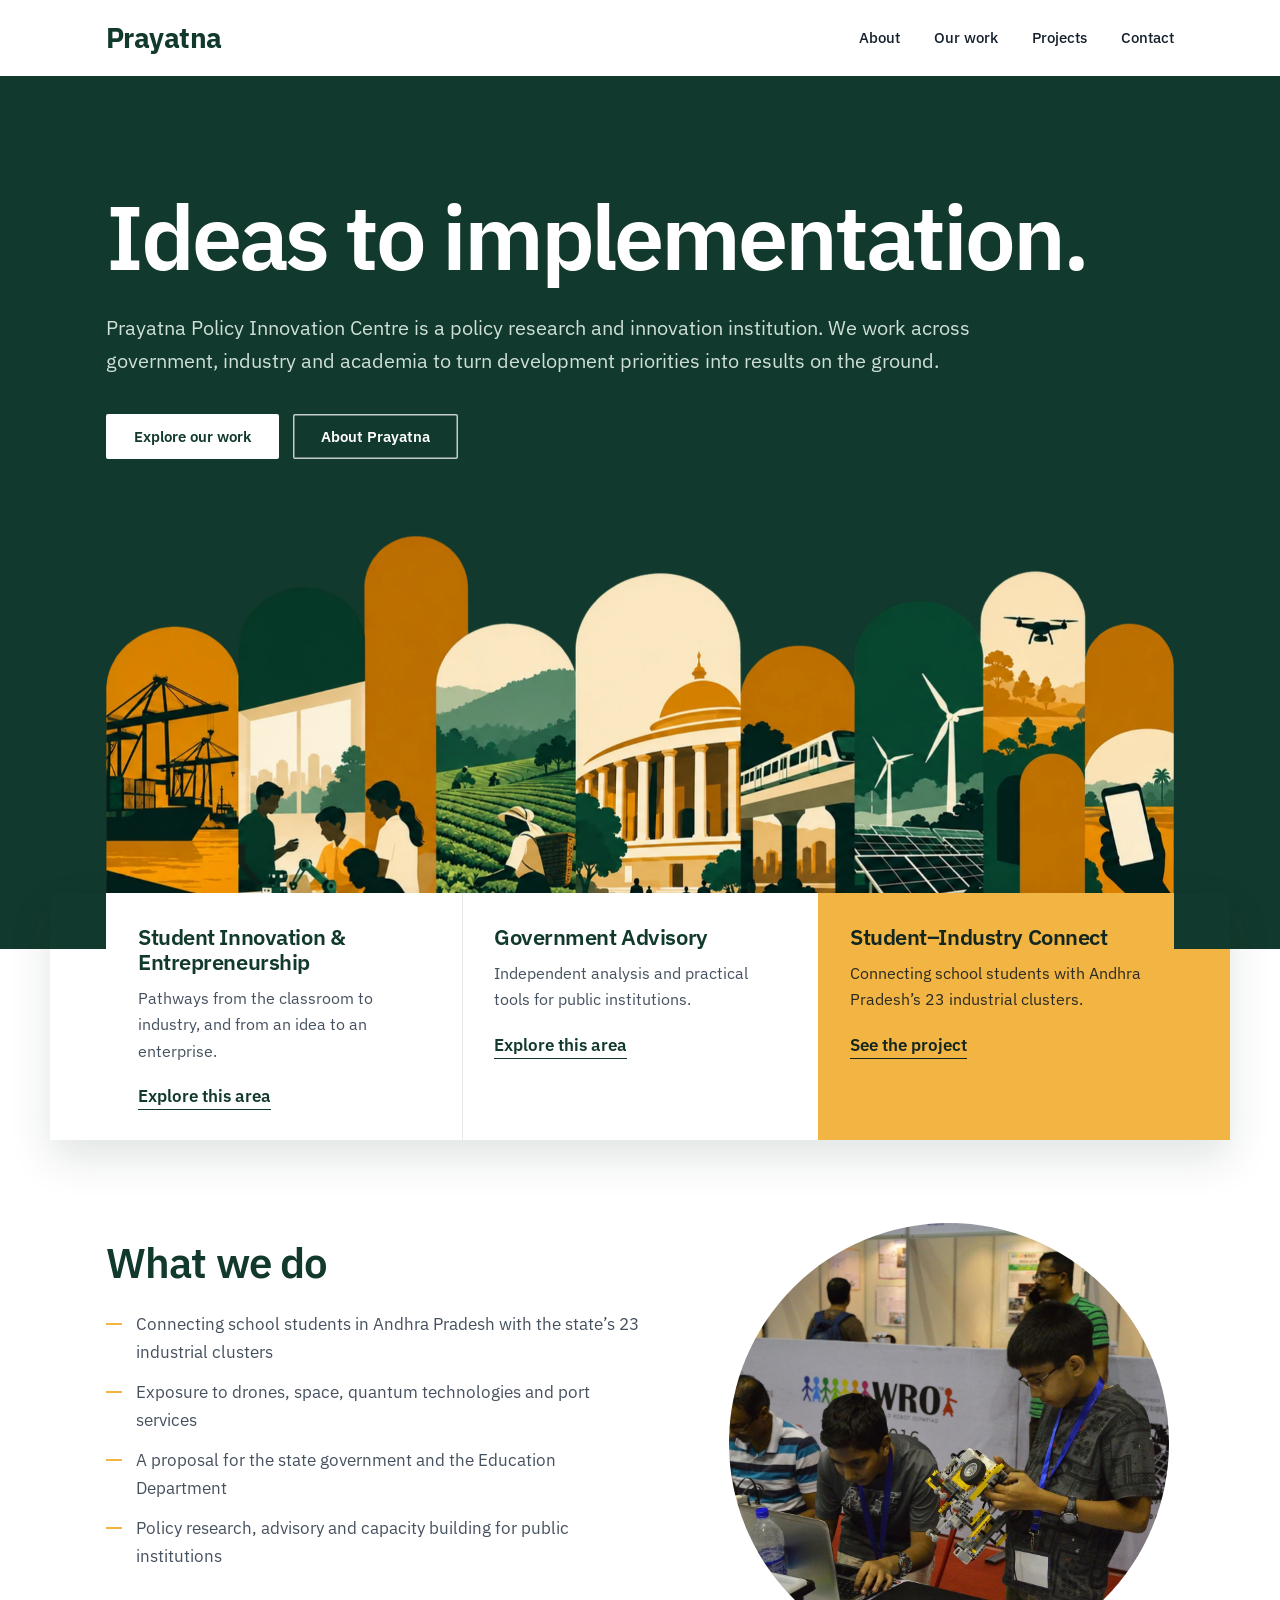
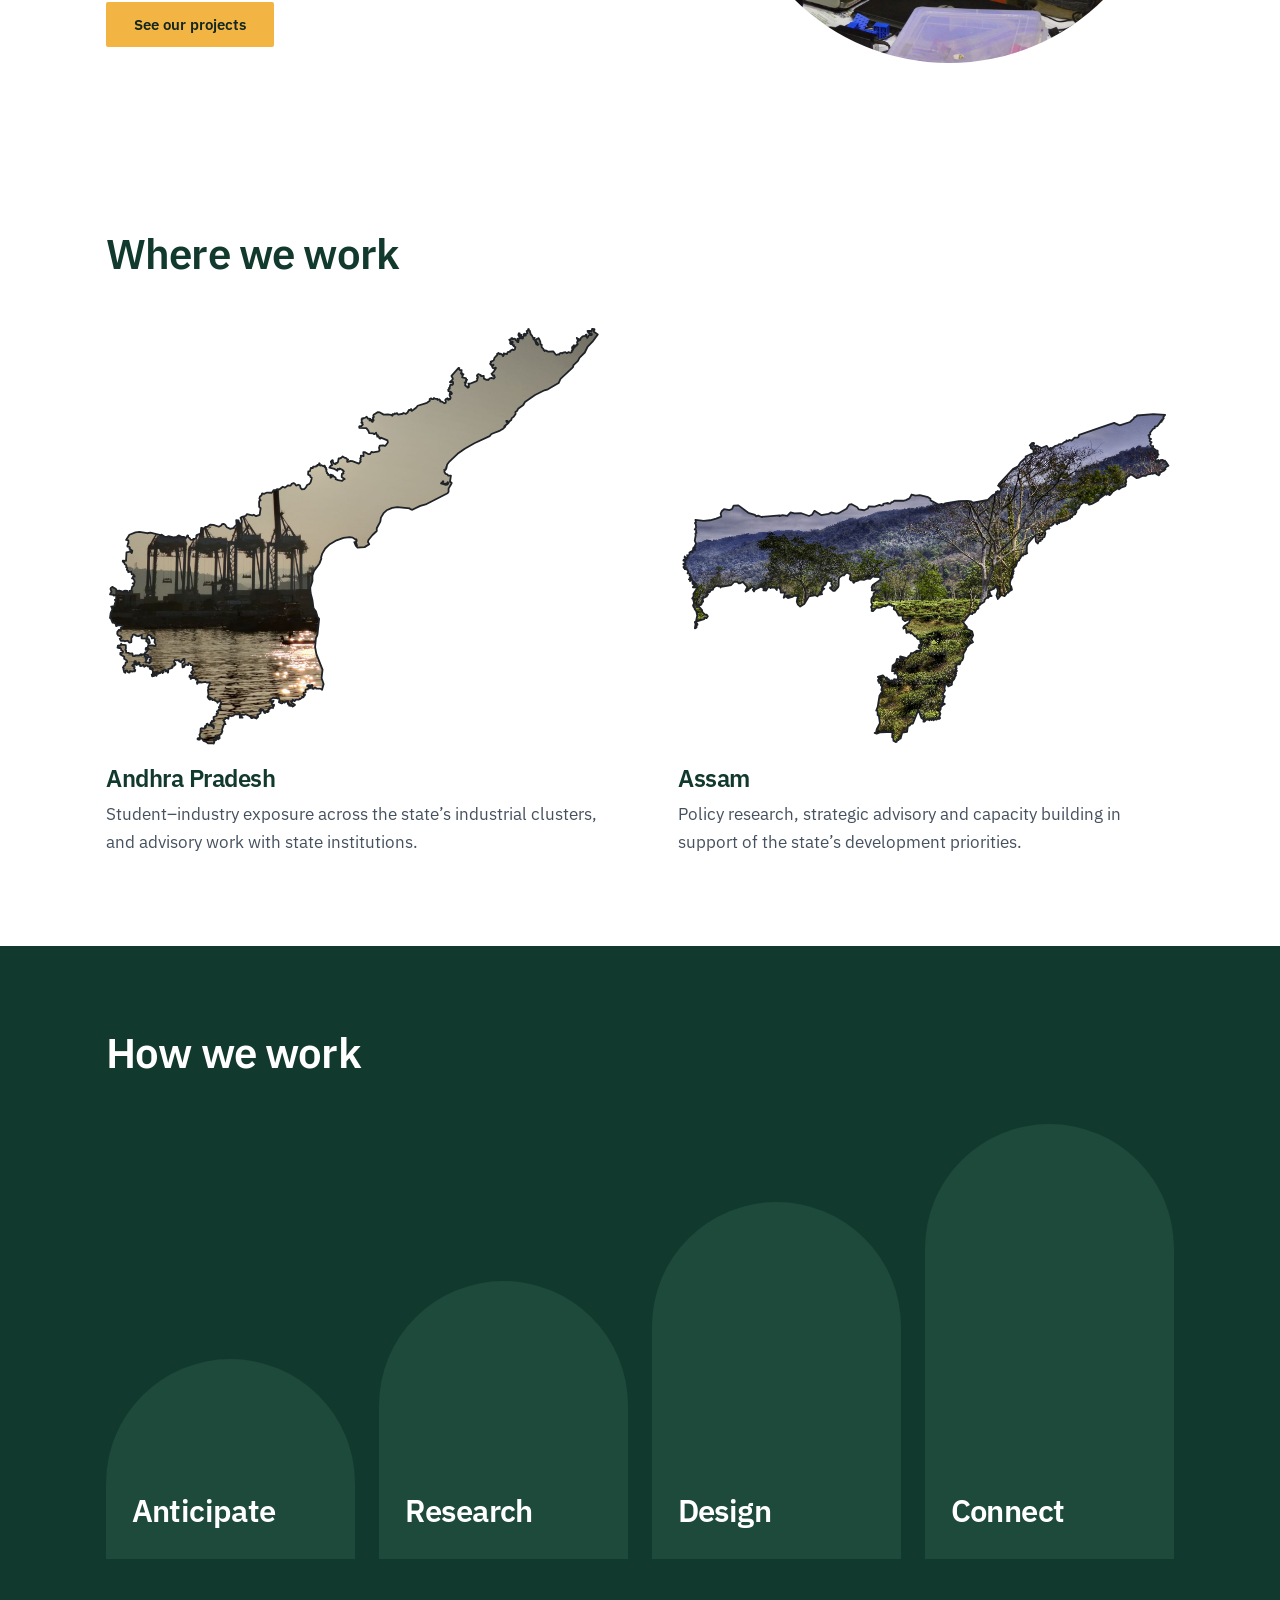
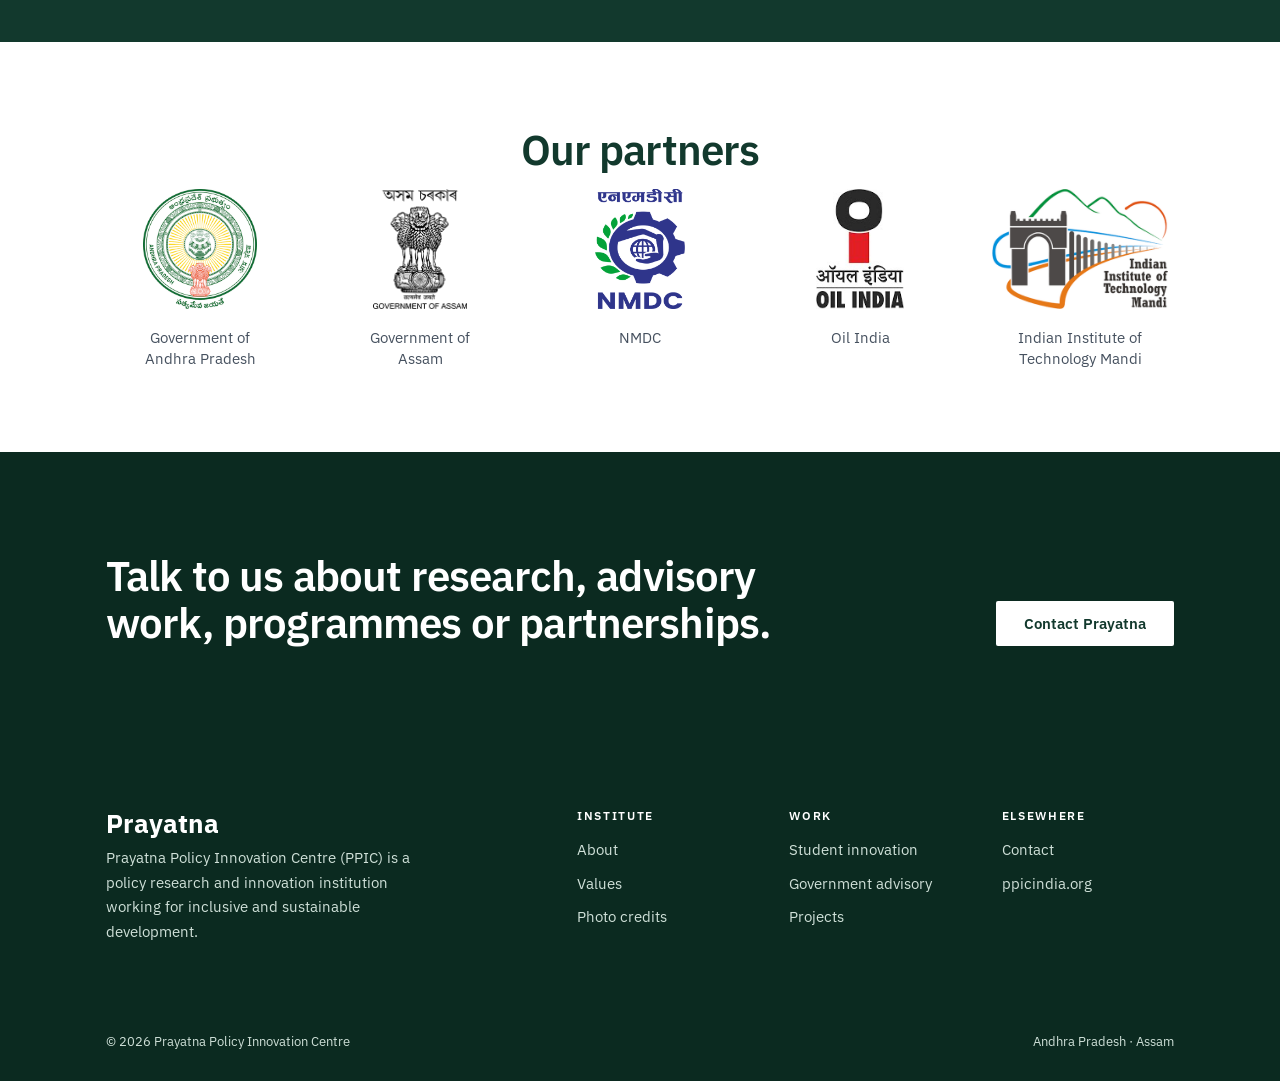
==== commit 07d63497: "Switch site typeface to IBM Plex Sans Co-Authored-By: Claude Opus 5.5 <noreply@anthropic.com>" ====
--- a/index.html
+++ b/index.html
@@ -9,7 +9,7 @@
   <link rel="icon" href="assets/img/favicon.svg" type="image/svg+xml">
   <link rel="preconnect" href="https://fonts.googleapis.com">
   <link rel="preconnect" href="https://fonts.gstatic.com" crossorigin>
-  <link href="https://fonts.googleapis.com/css2?family=Noto+Sans:wght@400;500;600;700&display=swap" rel="stylesheet">
+  <link href="https://fonts.googleapis.com/css2?family=IBM+Plex+Sans:wght@400;500;600;700&display=swap" rel="stylesheet">
   <link rel="stylesheet" href="assets/css/style.css">
 </head>
 <body>
--- a/assets/css/style.css
+++ b/assets/css/style.css
@@ -15,8 +15,8 @@
   --rule: #cfc8b9;
   --rule-dark: #2f5446;
 
-  --serif: "Noto Sans", "Helvetica Neue", Arial, sans-serif;
-  --sans: "Noto Sans", "Helvetica Neue", Arial, sans-serif;
+  --serif: "IBM Plex Sans", "Helvetica Neue", Arial, sans-serif;
+  --sans: "IBM Plex Sans", "Helvetica Neue", Arial, sans-serif;
 
   --max: 1180px;
   --gut: clamp(20px, 5vw, 56px);
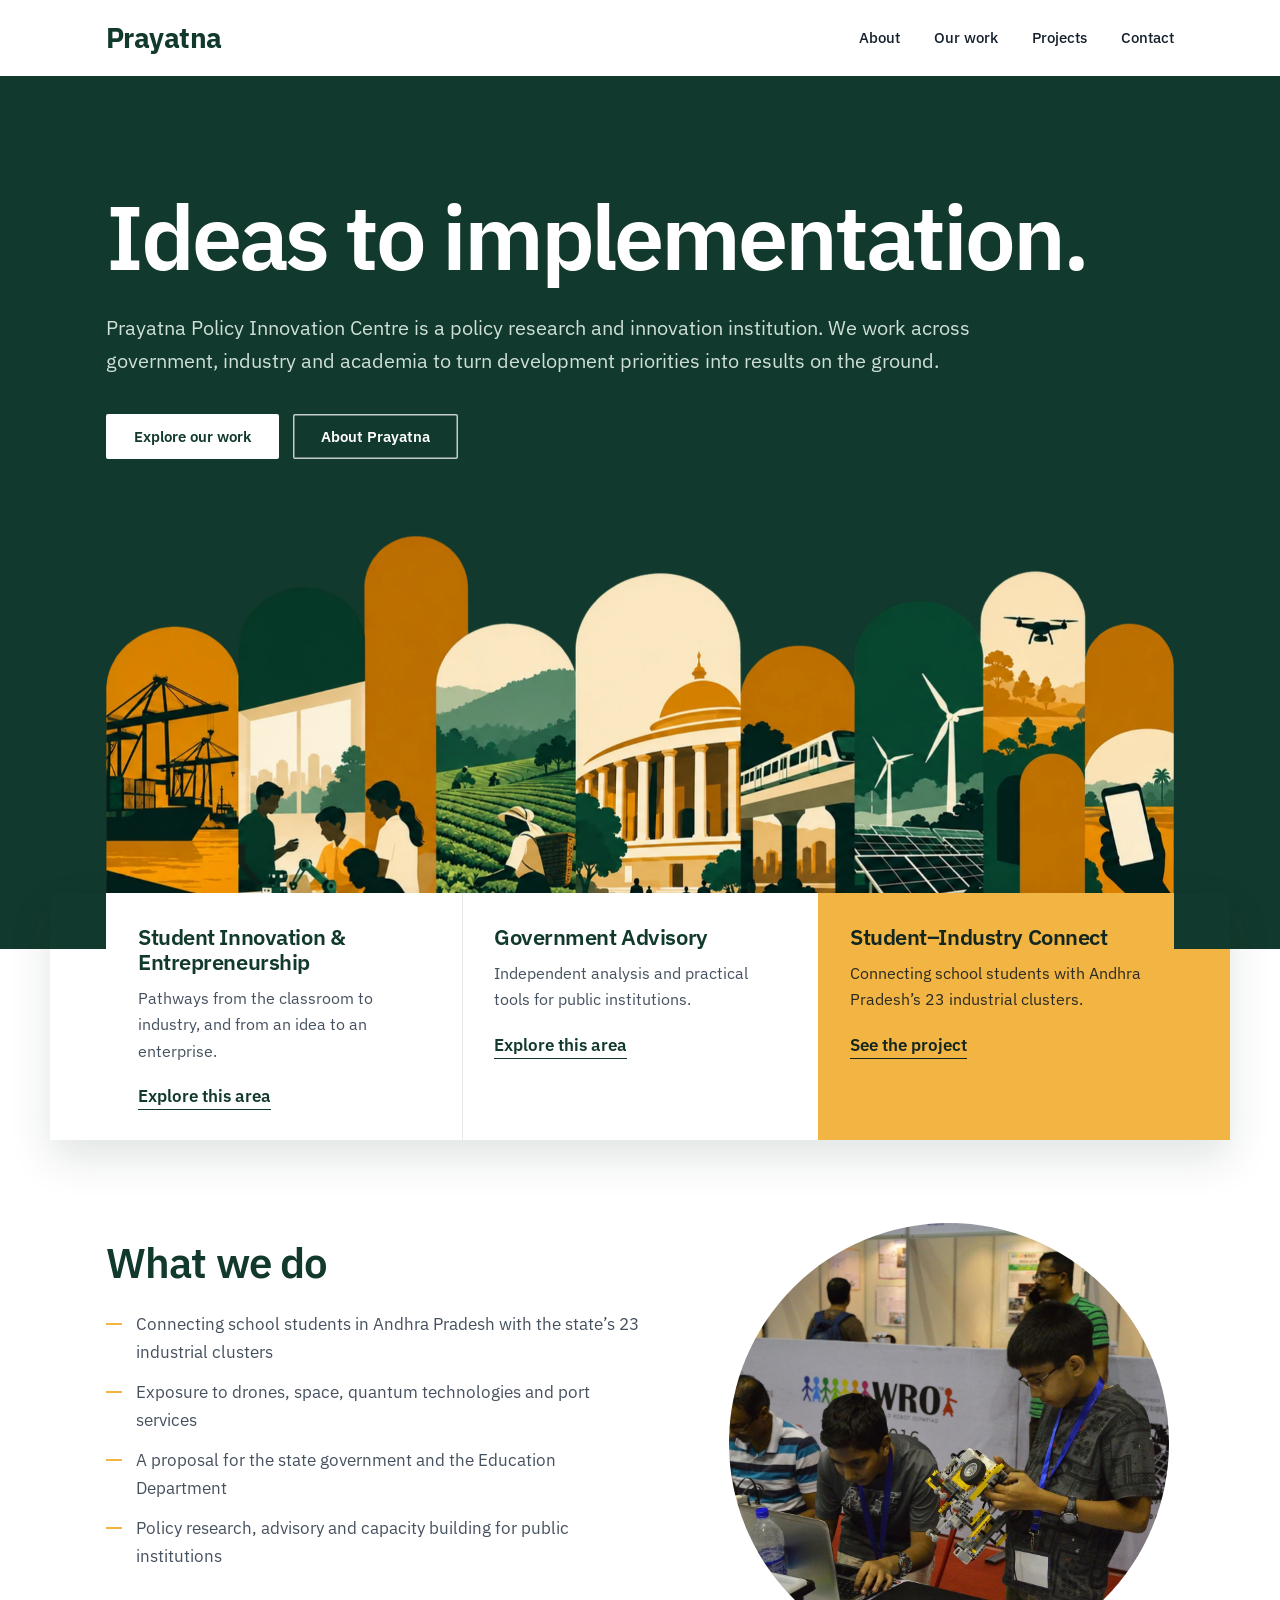
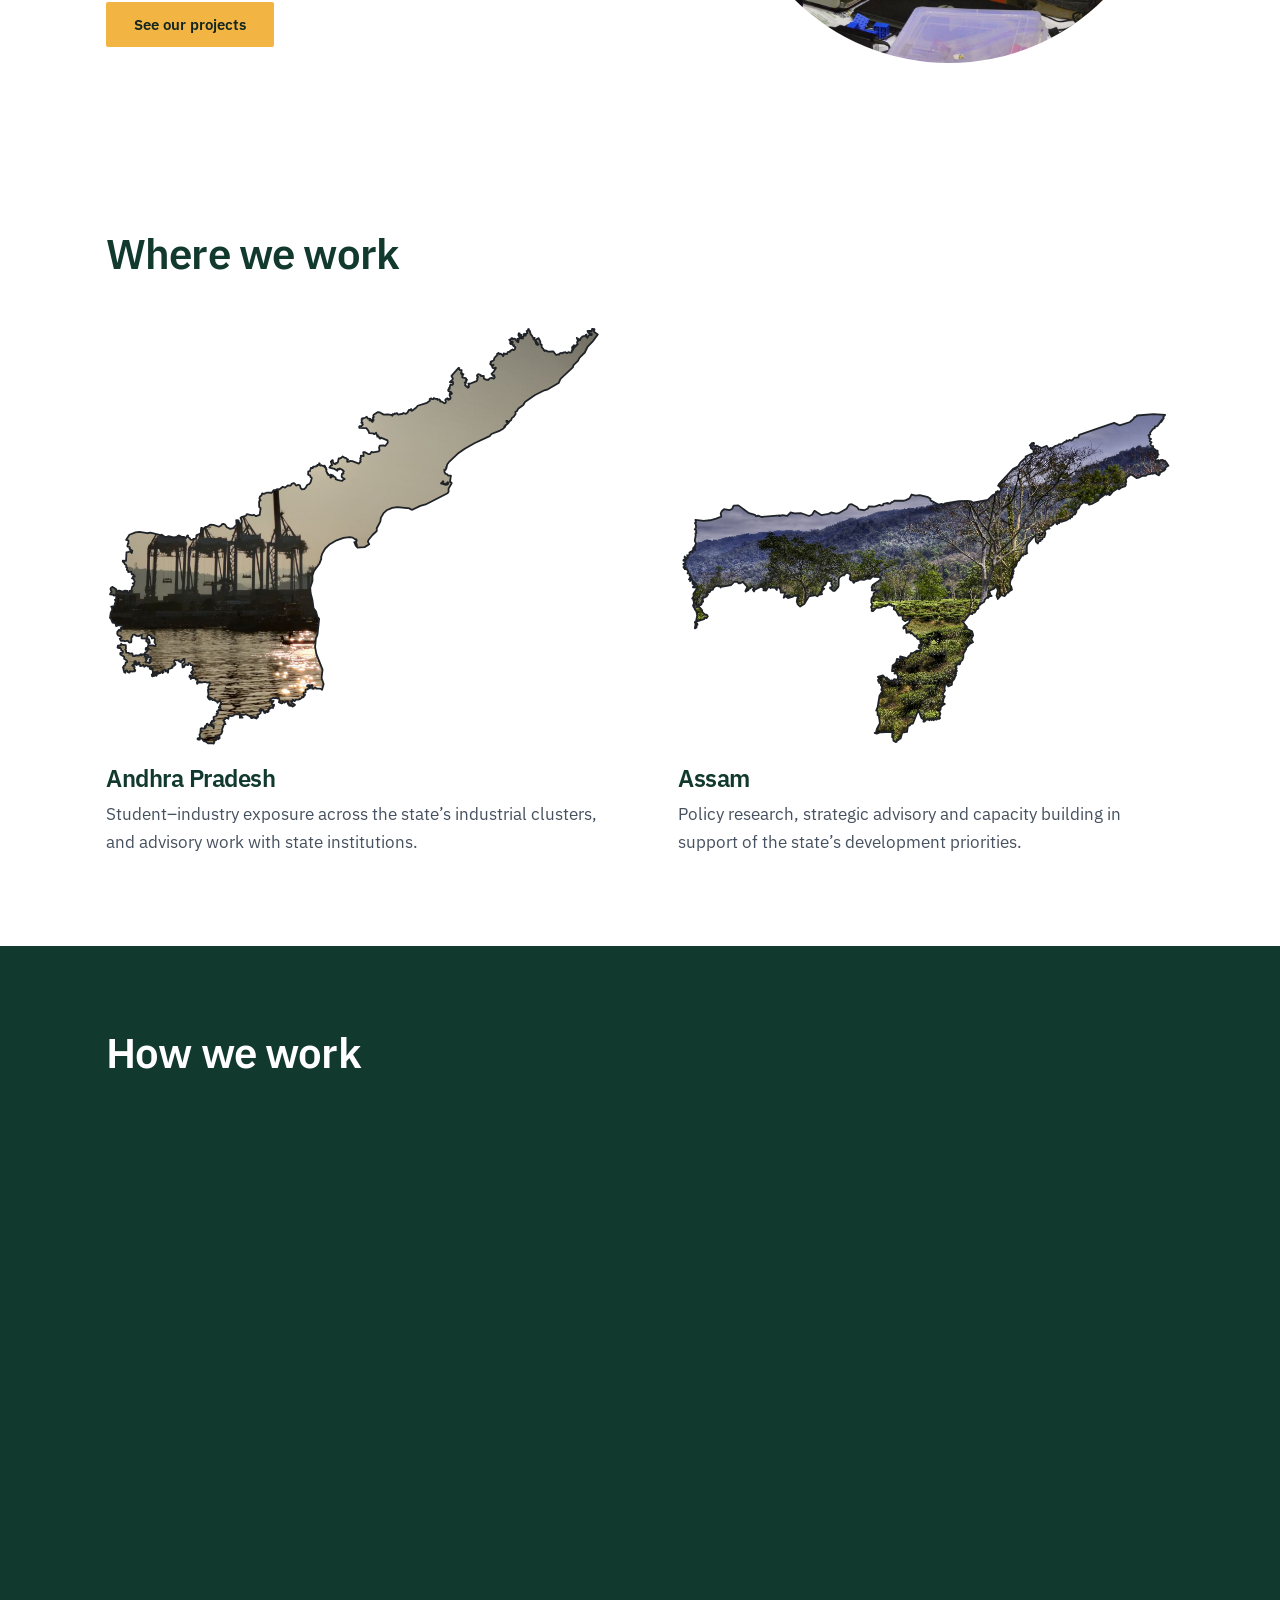
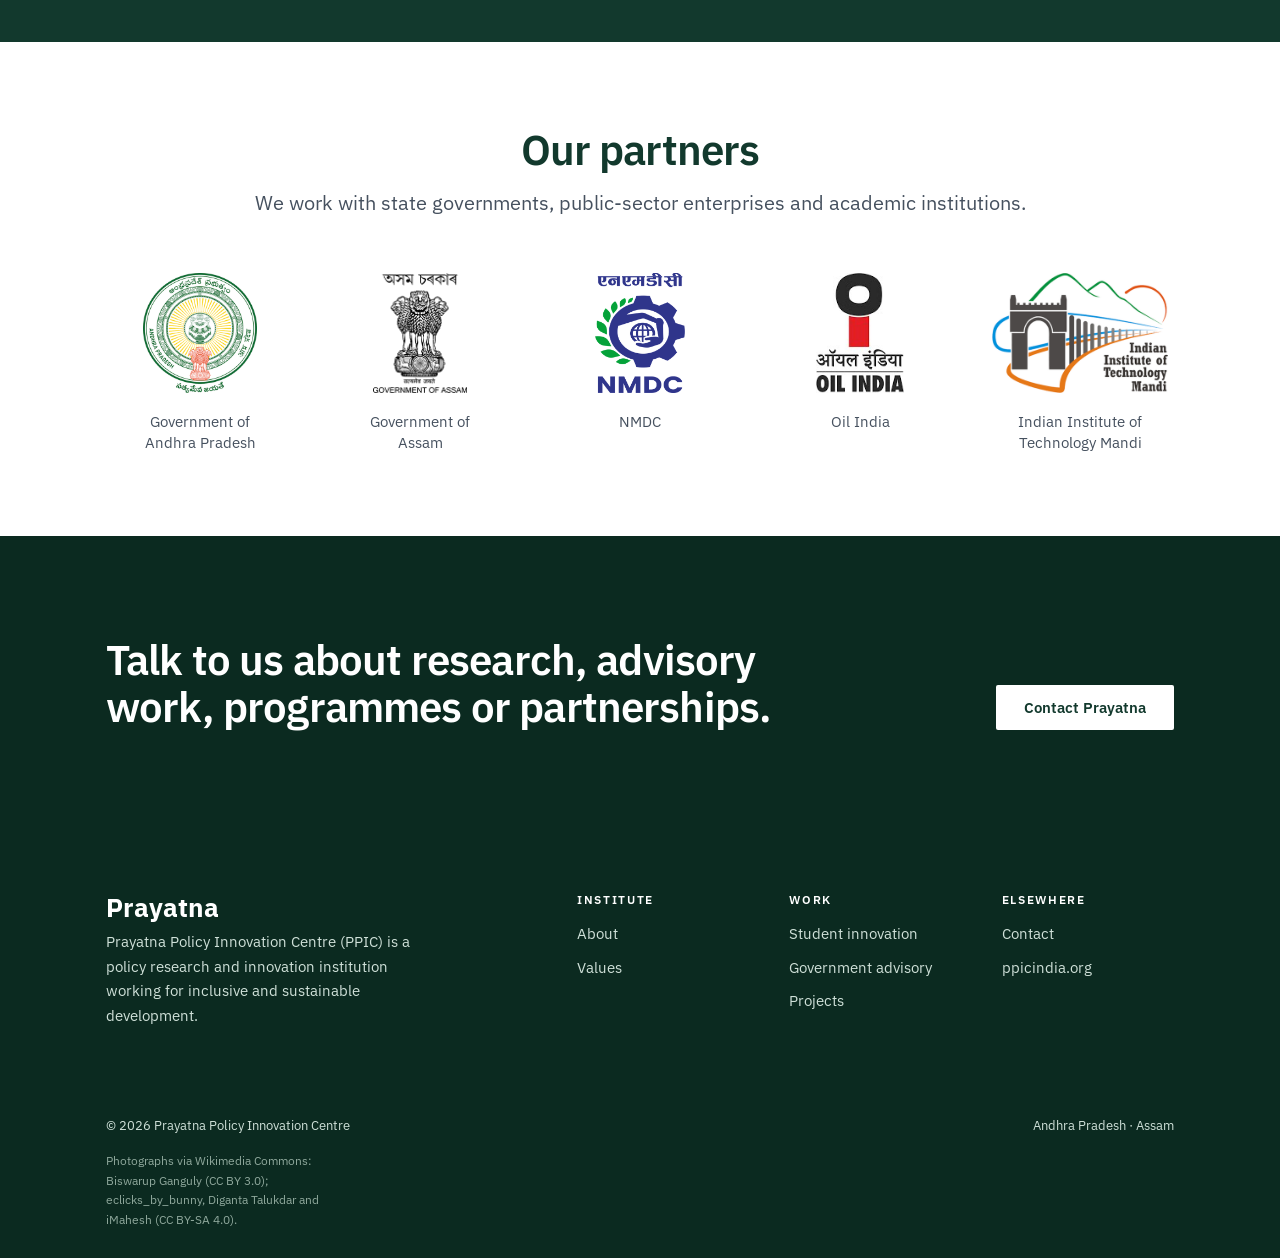
==== commit bc303464: "Fit rising arches on phones, restore partners subtitle, replace credits page with footer attribution" ====
--- a/index.html
+++ b/index.html
@@ -113,6 +113,7 @@
     <section class="block partners-block">
       <div class="wrap">
         <h2>Our partners</h2>
+        <p class="lede">We work with state governments, public-sector enterprises and academic institutions.</p>
         <ul class="partners">
           <li><img src="assets/img/partners/govt-andhra-pradesh.png" alt=""><span>Government of Andhra Pradesh</span></li>
           <li><img src="assets/img/partners/govt-assam.png" alt=""><span>Government of Assam</span></li>
@@ -139,7 +140,7 @@
         </div>
         <div>
           <h4>Institute</h4>
-          <ul><li><a href="about.html">About</a></li><li><a href="about.html#values">Values</a></li><li><a href="credits.html">Photo credits</a></li></ul>
+          <ul><li><a href="about.html">About</a></li><li><a href="about.html#values">Values</a></li></ul>
         </div>
         <div>
           <h4>Work</h4>
@@ -151,6 +152,7 @@
         </div>
       </div>
       <div class="foot-base"><span>&copy; 2026 Prayatna Policy Innovation Centre</span><span>Andhra Pradesh &middot; Assam</span></div>
+      <p class="foot-credit">Photographs via Wikimedia Commons: Biswarup Ganguly (CC BY 3.0); eclicks_by_bunny, Diganta Talukdar and iMahesh (CC BY-SA 4.0).</p>
     </div>
   </footer>
   <script src="assets/js/main.js"></script>
--- a/assets/css/style.css
+++ b/assets/css/style.css
@@ -511,3 +511,12 @@
   .js .hero h1, .js .hero-text p, .js .hero-actions, .js .hero-art img.art, .js .hero-cards .hcard, .js .page-head h1, .js .contact-panel > * { animation: none; }
   .btn:hover, .hcard:hover, .partners li:hover { transform: none; }
 }
+.foot-credit { font-size: 12px; color: #8fa89c; margin: 14px 0 0; max-width: none; }
+
+/* rising arches on small screens */
+.rise { grid-template-columns: repeat(4, minmax(0, 1fr)); }
+@media (max-width: 600px) {
+  .rise { height: 260px; gap: 8px; margin-top: 32px; }
+  .rise-step { padding: 0 6px 14px; }
+  .rise-step h3 { font-size: 13px; letter-spacing: 0; text-align: center; }
+}
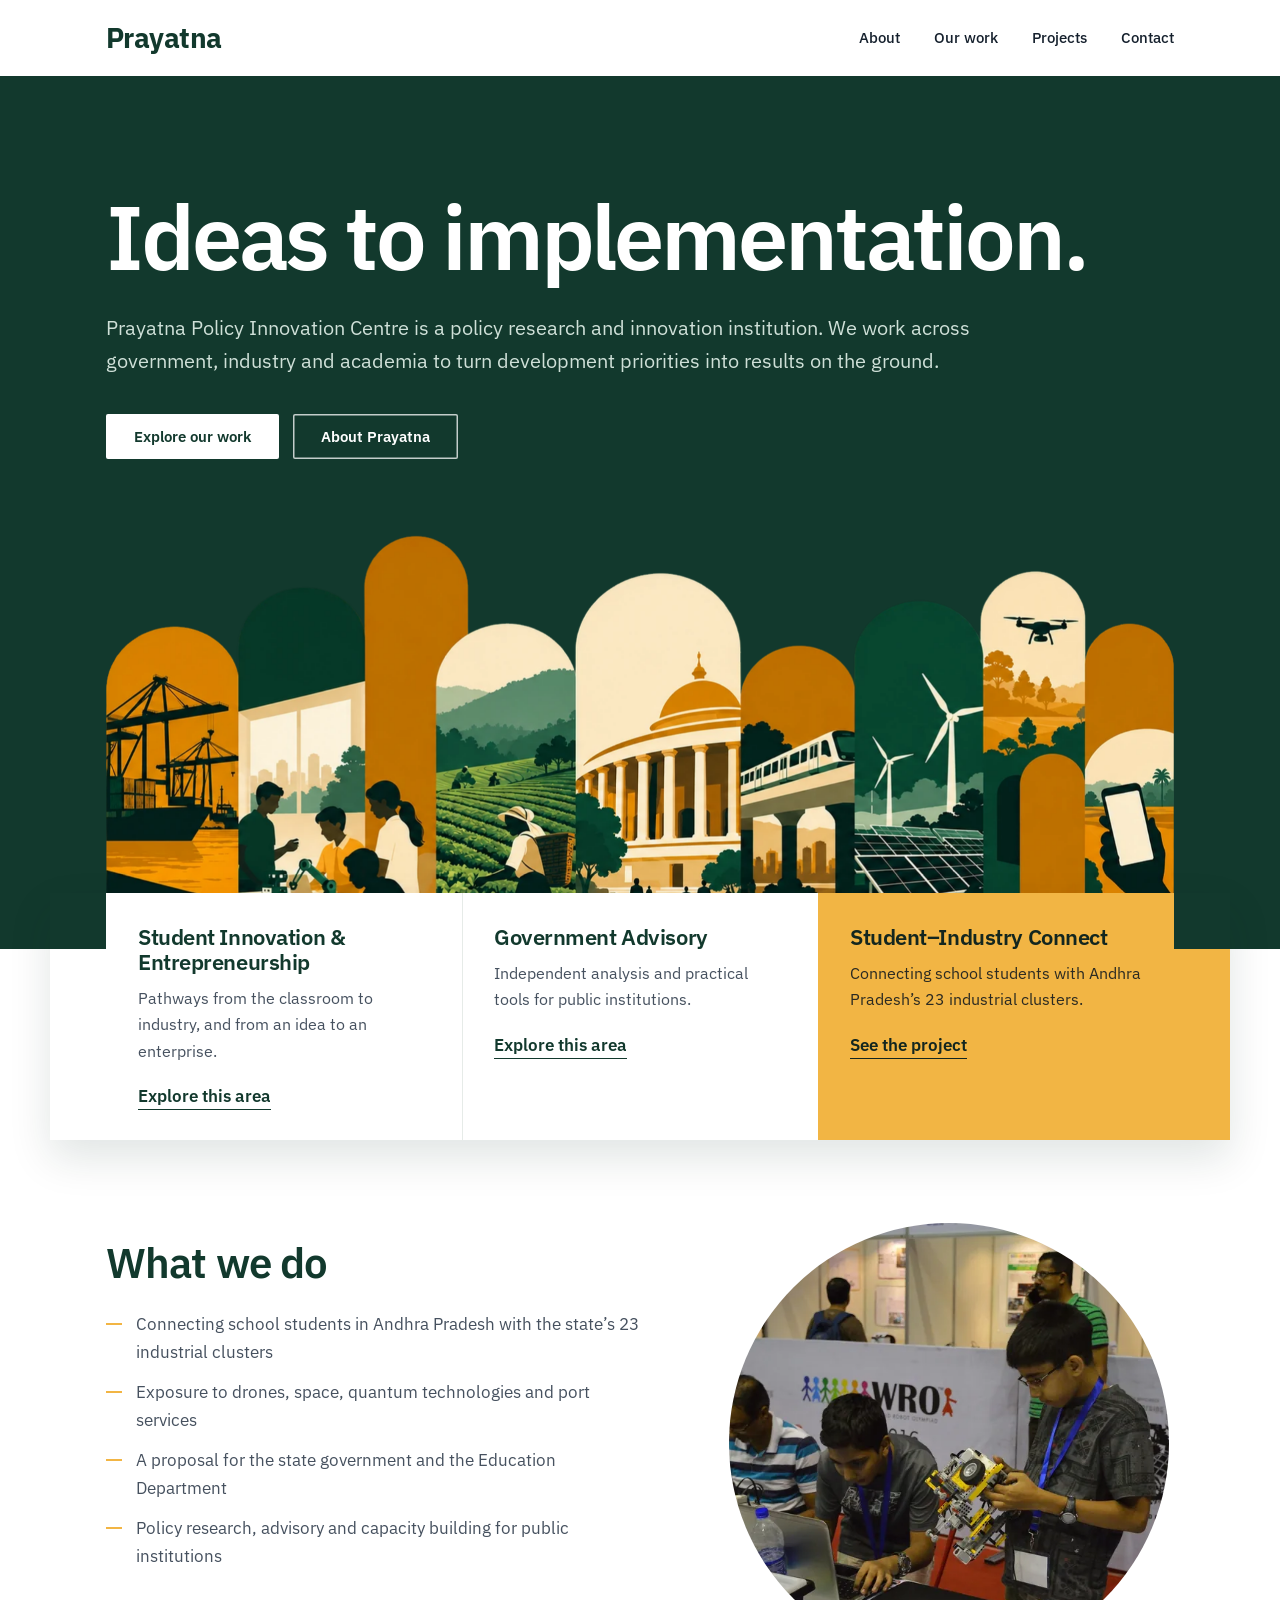
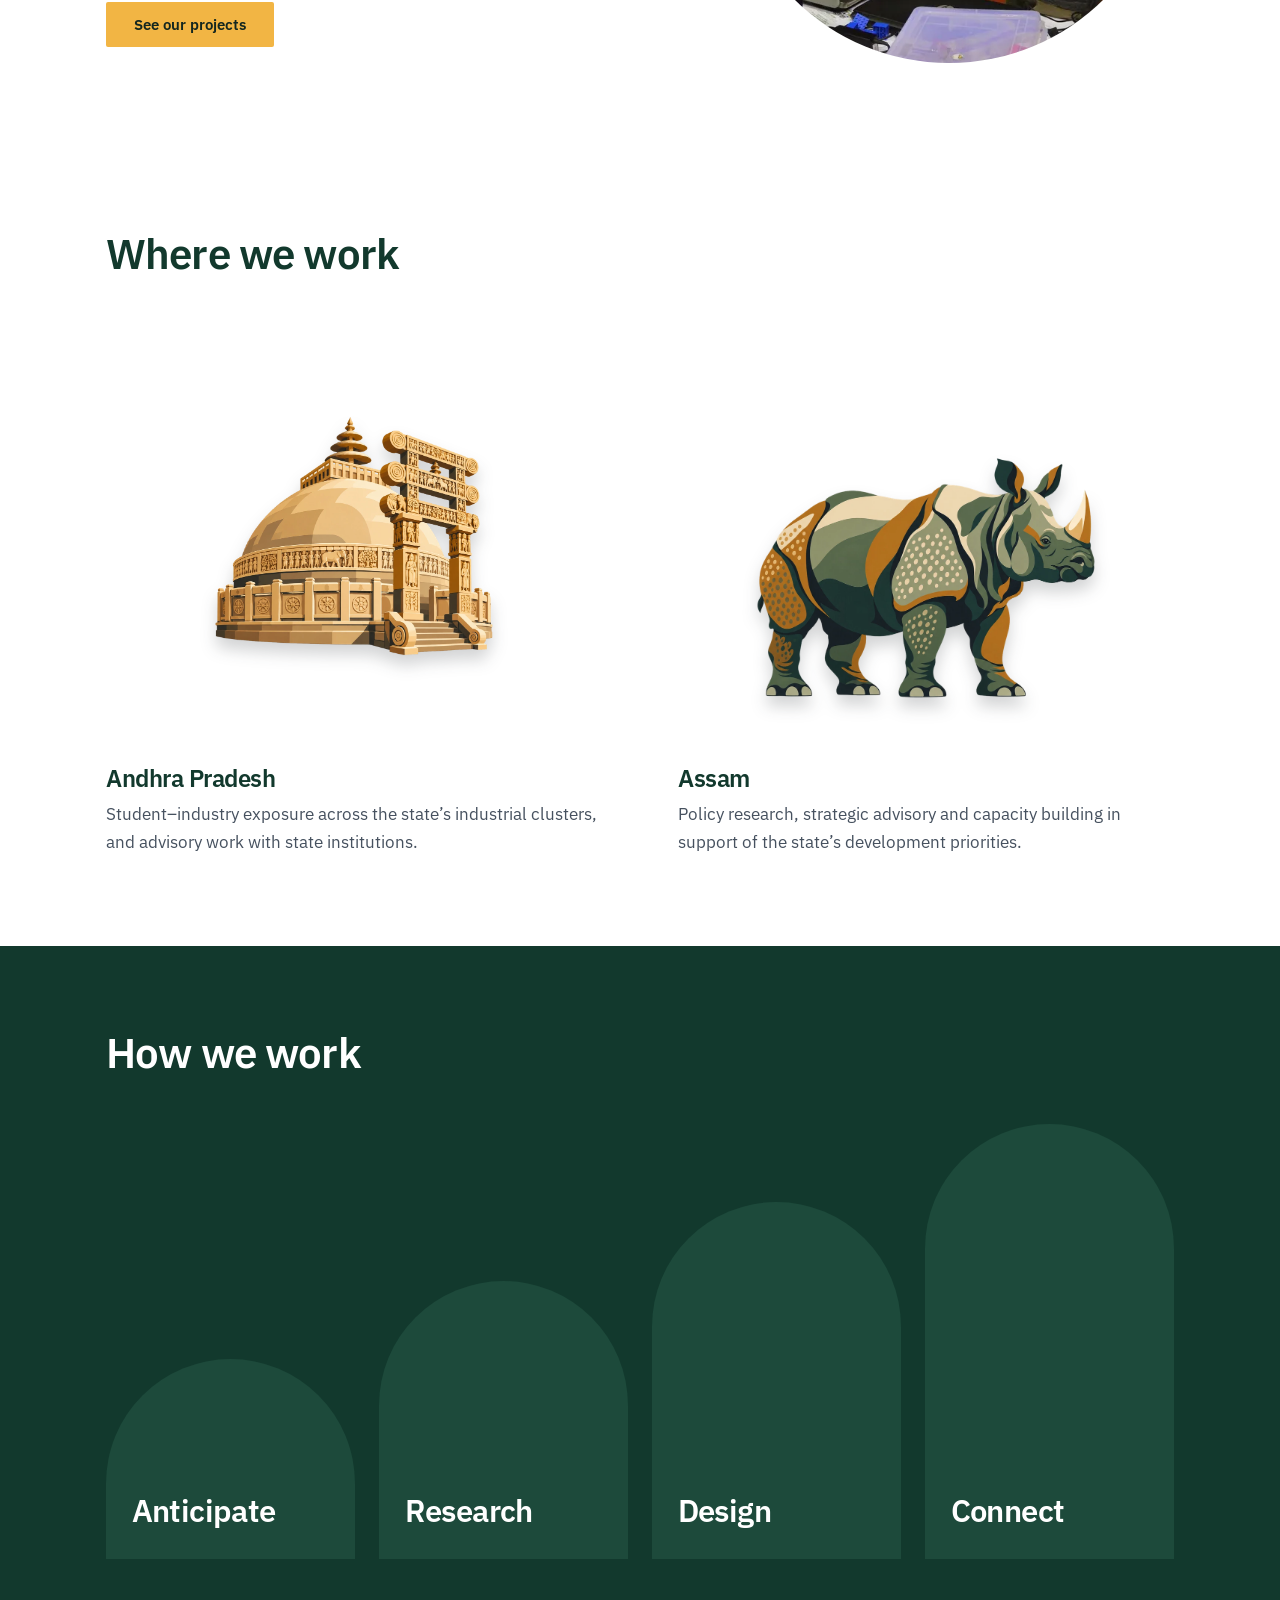
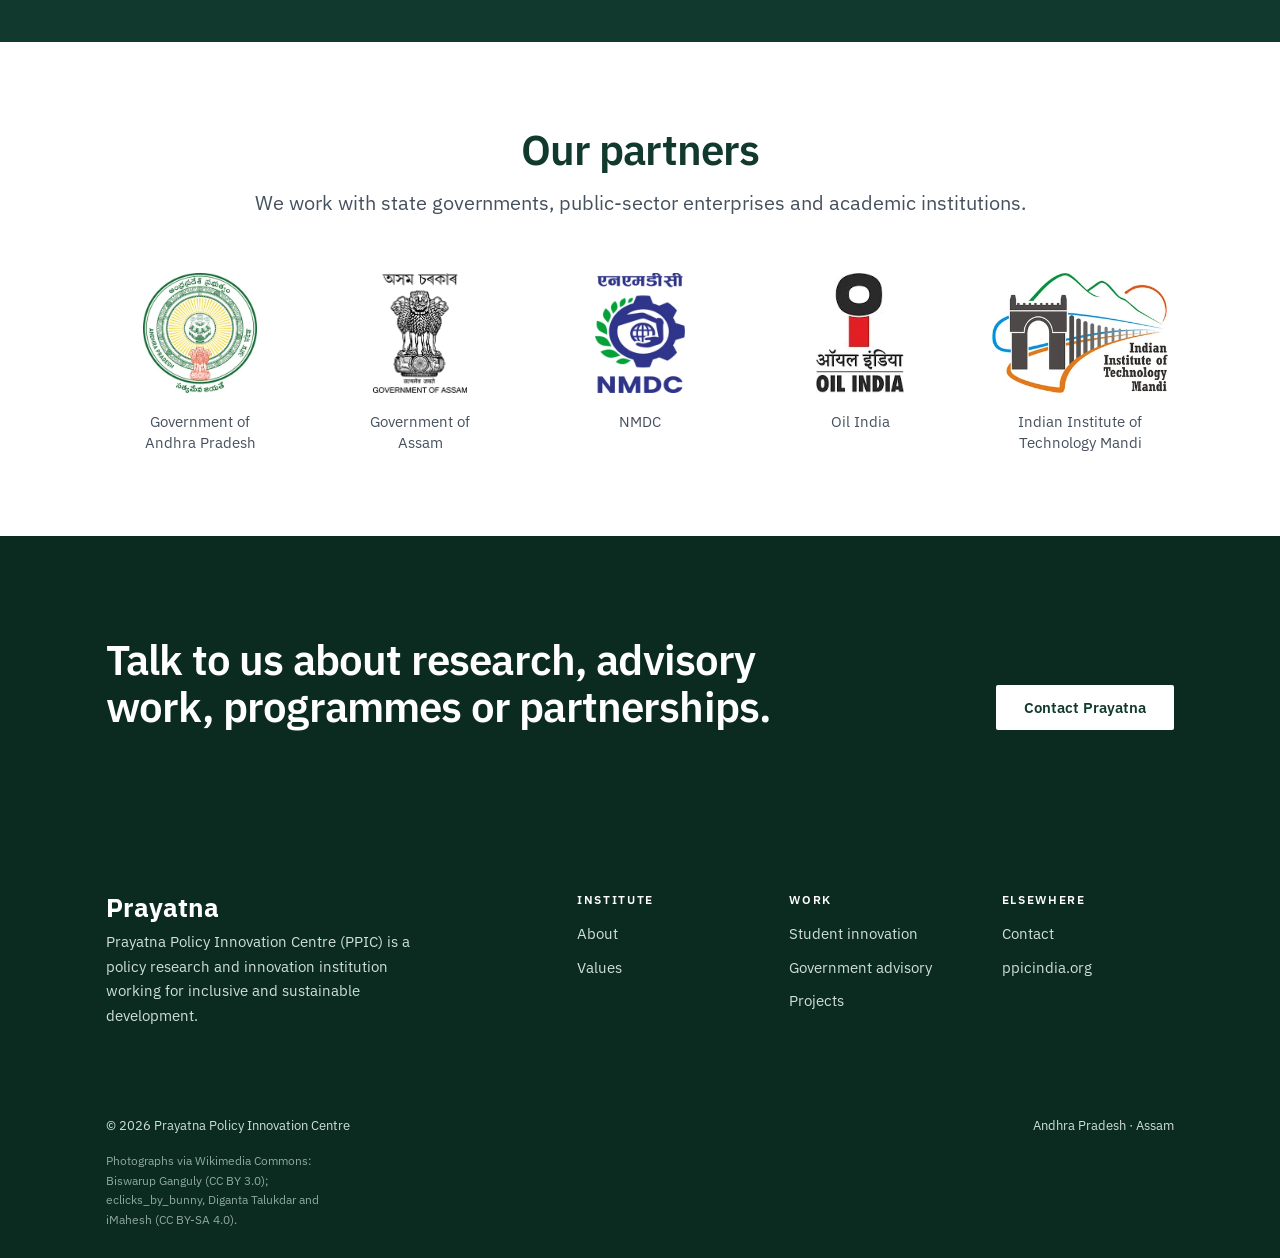
==== commit 980dcbe5: "Compress images to WebP, remove unused files, swipeable hero cards on phones Co-Authored-By: Claude " ====
--- a/index.html
+++ b/index.html
@@ -74,7 +74,7 @@
           </ul>
           <a class="btn btn-saffron" href="projects.html">See our projects</a>
         </div>
-        <figure><img class="f-circle" src="assets/img/students-lab.jpg" alt="Students and a mentor working on a robotics project" loading="lazy"></figure>
+        <figure><img class="f-circle" src="assets/img/students-lab.webp" alt="Students and a mentor working on a robotics project" loading="lazy"></figure>
       </div>
     </section>
 
@@ -85,12 +85,12 @@
         </div>
         <div class="states">
           <figure>
-            <div class="state-stage"><svg class="state-map state-fill" viewBox="0 0 781.8 666.3" role="img" aria-label="Map outline of Andhra Pradesh filled with a photograph of harbour cranes at Visakhapatnam" xmlns="http://www.w3.org/2000/svg"><defs><clipPath id="s_ap"><path transform="translate(6,6)" d="M0.0,417.5L1.2,417.3L2.7,415.0L1.1,410.5L1.6,408.7L3.8,407.1L9.7,410.6L11.2,413.4L15.1,413.0L21.5,415.0L21.8,413.8L23.4,413.2L27.7,413.3L27.3,415.6L30.9,415.9L31.1,413.5L33.8,413.1L35.5,406.5L37.2,405.8L38.0,404.2L38.1,402.5L36.1,401.7L38.6,401.0L39.2,399.1L38.6,396.6L37.0,394.2L35.0,393.8L36.9,390.8L39.2,390.9L39.2,390.1L37.4,389.4L37.6,387.4L34.6,387.2L33.9,383.2L29.0,383.8L29.1,382.0L26.9,380.1L27.4,377.4L25.7,375.9L26.3,374.3L25.6,372.5L23.6,371.4L22.8,369.0L20.5,367.1L20.5,365.8L25.6,366.2L26.3,352.8L30.2,352.0L31.4,350.8L34.7,353.6L35.5,350.2L30.9,347.0L31.6,345.3L30.8,344.0L28.1,343.7L27.7,342.7L28.9,338.1L29.5,338.3L29.3,333.8L25.7,333.0L30.9,324.9L40.5,321.2L46.8,320.2L59.2,322.5L64.1,321.7L80.0,325.3L81.9,324.7L86.5,327.9L89.8,328.1L92.8,326.9L100.3,329.0L105.6,328.1L108.5,325.9L113.2,328.2L116.7,328.1L120.0,330.3L122.4,325.9L123.5,326.1L123.7,328.9L126.1,330.3L127.3,332.5L132.0,332.9L131.7,331.3L136.0,330.9L136.1,328.9L137.4,327.3L136.5,326.6L137.0,325.4L143.3,323.0L144.2,314.0L149.3,315.3L150.7,312.6L154.3,311.9L158.2,309.0L163.4,309.2L172.1,312.3L175.7,310.2L177.1,308.1L179.5,307.8L181.7,308.7L184.7,313.1L190.0,315.6L194.7,314.4L200.0,308.7L199.4,302.0L203.1,302.2L204.6,308.0L205.3,308.0L207.8,306.1L208.1,303.0L206.3,298.2L208.7,296.6L214.2,295.3L216.4,292.4L224.9,294.2L227.1,293.3L230.7,295.6L236.4,293.4L237.9,283.1L235.6,280.9L235.5,273.6L235.8,271.6L237.8,270.6L236.0,267.8L236.9,264.7L239.2,263.1L240.2,259.8L243.2,260.4L248.1,258.3L255.5,258.6L258.4,254.6L261.9,254.2L263.7,252.9L267.3,253.4L272.9,249.2L276.4,250.5L280.8,247.1L285.0,247.4L286.8,244.7L290.0,243.4L291.5,244.0L293.9,247.3L297.1,246.0L299.8,246.9L301.1,251.3L302.7,253.1L306.8,253.0L309.4,250.3L311.3,246.4L314.4,245.1L316.6,242.4L318.2,236.9L318.5,234.8L316.3,233.4L316.2,231.5L312.8,230.0L313.1,225.1L315.7,224.5L317.1,219.4L320.3,219.6L320.7,217.5L325.0,217.5L326.1,215.8L327.5,216.1L327.9,214.8L329.7,214.2L330.4,212.1L331.2,212.7L330.7,213.9L331.4,215.4L332.8,215.7L333.3,215.0L337.0,216.9L338.6,215.8L339.8,216.9L339.4,218.5L341.1,219.2L340.7,221.1L341.9,221.7L341.5,224.8L343.0,226.9L342.7,228.0L344.6,229.1L344.3,230.6L347.6,231.4L348.3,234.9L350.4,233.4L350.8,231.8L348.0,231.3L348.3,230.1L352.5,231.6L352.7,232.9L356.2,234.5L356.3,237.1L360.3,238.8L366.5,239.8L368.9,237.4L370.5,237.0L366.1,234.1L365.8,232.9L366.2,228.8L368.7,228.3L368.0,226.2L369.2,225.0L367.4,222.9L362.8,220.4L362.1,221.8L359.5,220.9L359.1,223.9L354.5,221.0L346.4,219.0L348.7,215.8L350.7,215.0L348.7,209.5L351.0,207.3L351.9,207.4L351.6,209.2L353.6,212.8L356.2,213.5L356.9,211.5L358.8,211.5L360.0,209.9L361.0,204.5L362.3,204.8L365.5,203.2L367.3,201.3L371.1,203.7L373.0,203.9L373.3,205.0L375.9,206.4L374.4,208.2L374.5,209.7L378.4,209.2L378.8,208.4L382.6,208.7L392.8,212.6L395.8,209.5L394.9,208.7L395.8,206.0L395.0,204.3L396.0,203.3L396.1,200.1L400.4,200.8L399.9,194.5L402.0,194.6L407.5,197.6L410.6,197.5L413.0,194.1L415.3,195.0L424.1,193.4L425.6,191.6L424.7,187.8L425.9,184.2L431.4,184.0L433.9,184.8L435.4,183.7L438.6,179.2L438.0,176.0L427.5,171.7L427.1,173.1L425.3,172.7L424.5,170.2L421.9,170.2L422.9,168.1L421.4,167.8L420.1,164.0L417.1,166.2L415.5,165.1L409.3,164.6L407.5,160.1L404.6,156.7L393.8,156.3L393.3,154.6L393.9,153.5L397.0,153.4L399.1,151.2L398.3,150.7L398.7,148.5L396.7,148.2L397.5,146.3L397.2,142.4L398.3,142.4L398.1,141.4L399.7,141.7L399.9,140.9L402.5,140.5L405.2,138.6L406.9,141.5L411.1,142.1L411.7,143.8L409.7,144.5L413.5,145.0L413.3,146.1L414.7,146.9L415.2,145.2L414.1,145.0L413.7,143.7L416.2,144.4L414.9,140.5L415.8,140.5L415.6,139.2L416.7,139.0L415.6,137.2L416.2,135.5L423.0,131.3L426.1,131.9L432.1,135.4L438.9,135.0L443.4,135.7L445.6,137.1L446.1,134.6L447.7,135.3L449.4,133.5L450.4,134.1L453.1,133.0L455.1,135.5L461.8,134.0L463.2,132.8L467.1,134.3L469.7,132.0L471.8,128.1L473.8,128.1L475.2,126.5L476.0,129.3L477.4,128.9L483.2,124.5L485.7,121.4L500.3,116.7L504.8,113.5L504.6,110.8L507.0,109.7L507.8,110.9L510.1,111.0L511.3,109.1L513.7,110.6L516.7,110.6L517.1,112.2L520.1,111.5L521.6,113.7L521.2,114.7L523.6,114.8L527.9,117.4L529.6,117.0L530.2,114.5L529.1,112.5L530.1,111.0L532.8,109.6L533.5,112.1L534.7,112.1L534.9,110.6L536.7,111.1L537.7,109.0L536.0,104.6L536.5,101.7L538.8,103.1L539.7,101.9L537.8,99.4L534.2,98.2L533.8,96.1L536.3,94.2L535.1,93.4L536.2,92.5L537.0,88.5L540.1,88.5L541.6,86.8L541.3,83.7L538.2,85.0L536.5,84.0L540.9,79.8L541.0,77.9L539.0,74.4L550.2,61.7L551.3,62.1L550.2,62.6L552.4,65.2L555.1,65.4L554.5,67.0L555.2,68.8L553.8,69.9L555.7,72.2L556.0,70.8L557.9,71.8L556.1,74.4L556.6,75.3L555.9,76.5L561.1,77.7L562.1,78.3L562.2,79.9L563.6,80.6L561.8,81.4L562.5,83.8L561.0,83.8L559.8,85.1L561.4,86.1L560.4,89.0L565.2,92.9L566.6,91.6L565.7,89.9L566.6,88.5L565.6,86.4L568.0,86.7L578.4,82.6L579.9,80.3L579.2,78.4L580.2,78.0L580.7,75.9L579.7,75.6L579.2,73.6L581.2,71.6L585.2,73.2L585.8,74.5L589.9,74.2L590.1,78.5L594.4,80.5L596.3,80.0L597.1,80.7L599.7,78.0L602.0,77.4L605.5,78.5L607.5,76.2L605.6,74.6L606.5,73.6L605.7,73.1L604.3,74.1L602.1,71.0L605.3,68.0L609.2,62.0L608.6,61.3L606.1,62.5L604.2,61.8L602.9,59.2L605.1,57.7L605.2,56.7L602.5,57.7L601.4,57.1L601.5,56.1L600.2,55.9L600.1,54.6L601.7,53.0L601.0,51.9L605.5,50.0L606.8,45.9L611.6,40.7L610.9,39.7L613.2,38.0L615.1,39.8L616.8,39.3L619.6,41.4L620.3,43.3L621.7,40.9L621.4,38.9L626.4,40.0L627.7,36.8L631.8,36.0L631.6,34.8L635.3,32.6L636.7,33.6L638.9,32.7L639.8,29.2L636.8,27.2L637.7,25.8L635.5,25.7L634.2,23.7L634.4,22.4L635.7,22.4L635.5,20.4L634.0,20.1L633.6,23.9L632.4,24.1L631.4,22.4L632.8,21.4L630.1,17.1L632.5,17.0L633.5,14.7L635.1,14.9L635.8,16.3L638.6,15.6L640.4,16.5L640.2,17.6L642.3,19.1L642.8,20.6L644.4,21.1L644.9,17.4L643.8,17.4L643.3,15.7L646.4,15.5L646.4,13.2L644.5,10.0L644.7,8.7L645.9,8.5L645.1,7.2L646.6,7.4L646.5,8.8L648.0,10.3L649.2,9.5L649.9,13.6L648.0,13.2L648.2,14.6L651.6,15.4L652.2,12.3L653.6,10.9L652.7,8.6L654.0,7.9L654.2,10.6L656.2,10.6L656.3,8.0L658.7,6.9L657.6,3.5L659.4,2.8L660.2,0.3L661.0,0.6L661.3,3.2L663.0,3.6L662.5,4.9L663.8,6.9L663.8,8.6L666.0,10.8L667.6,14.2L670.3,14.4L668.4,16.5L670.7,18.0L672.6,24.1L674.7,25.5L675.8,25.0L674.0,21.3L672.9,21.3L671.9,17.9L673.0,16.4L676.5,14.8L679.1,20.4L679.4,24.8L681.3,24.9L681.3,29.2L683.9,31.8L684.5,33.8L685.7,33.7L686.1,35.1L688.1,34.1L691.2,36.0L699.5,35.5L703.3,40.5L704.8,41.2L707.3,40.2L708.8,40.8L709.6,39.2L711.5,38.1L714.2,38.8L714.9,37.7L718.8,36.9L721.2,38.4L723.7,36.7L726.7,37.8L728.9,36.5L728.6,34.8L730.0,34.5L729.9,33.5L731.1,32.7L729.4,32.0L729.2,29.0L732.0,30.4L732.7,28.9L730.7,27.3L733.8,28.7L734.1,27.4L732.1,26.0L735.2,27.1L736.5,26.3L736.0,25.1L737.1,25.6L738.2,24.3L737.1,21.9L737.6,19.9L739.7,18.8L737.9,17.1L736.7,14.4L742.0,17.6L742.7,15.0L745.9,11.8L749.8,11.0L751.3,9.3L752.3,9.3L751.9,12.5L753.3,14.3L755.9,10.0L759.8,10.1L760.5,9.0L759.6,7.3L756.6,8.1L756.2,6.5L755.0,6.5L753.5,3.4L760.3,3.5L760.8,0.0L764.5,0.7L764.6,1.8L763.6,2.0L763.8,4.7L769.8,8.8L761.5,20.4L753.5,28.7L749.3,37.4L740.8,45.7L738.5,50.5L731.5,57.3L730.4,60.9L711.0,78.9L708.0,85.5L691.1,95.4L685.7,97.0L670.8,104.5L654.9,115.4L652.3,120.2L644.1,126.2L642.7,129.2L639.9,131.3L640.1,134.4L637.1,138.8L634.1,140.9L633.3,144.0L629.0,146.9L629.7,146.8L629.5,147.8L628.7,147.1L627.3,147.6L627.3,145.4L627.0,147.1L626.3,145.4L625.4,145.4L626.8,147.1L625.9,147.1L627.1,147.8L628.7,148.0L628.4,148.9L623.5,153.0L623.8,153.7L623.4,153.1L622.3,153.9L622.9,155.0L623.9,154.2L620.5,157.5L615.6,160.5L602.0,165.9L599.2,169.3L575.1,180.5L559.9,189.1L548.6,197.2L535.7,209.4L532.2,214.0L531.3,218.3L530.5,218.2L531.2,218.9L530.7,220.8L529.7,220.9L529.8,222.4L527.9,223.4L527.9,225.8L529.9,228.9L532.3,229.6L534.0,231.5L538.1,231.5L536.6,241.4L539.1,242.5L539.2,243.6L534.4,252.1L534.4,257.1L532.8,259.3L498.2,277.1L489.8,279.3L477.2,285.5L474.1,284.6L473.2,283.3L453.5,281.3L445.5,282.4L436.7,286.3L432.3,290.3L427.7,297.9L426.7,304.2L421.1,314.6L421.1,319.0L414.4,325.3L408.0,333.2L407.2,336.3L409.3,339.7L401.9,344.4L390.8,345.1L388.0,342.1L385.8,336.5L388.6,342.0L390.0,342.4L388.0,335.7L389.4,334.9L389.3,332.8L388.4,331.9L387.5,332.5L383.2,329.4L378.4,328.5L368.7,329.8L357.8,333.7L347.1,339.8L339.8,346.6L334.9,355.1L333.3,360.9L333.7,362.6L330.8,370.1L322.1,382.1L319.6,389.7L319.7,397.6L316.1,408.4L316.8,416.9L319.7,428.3L321.1,439.2L322.3,442.2L325.1,445.6L327.8,454.9L330.2,457.7L327.7,481.3L326.9,484.2L325.5,487.1L325.0,489.1L323.8,502.2L326.0,513.6L335.6,537.6L334.0,550.9L337.3,560.3L334.8,569.5L332.2,567.6L325.5,567.5L324.9,566.2L322.4,566.1L321.9,567.8L319.1,567.7L318.9,564.3L320.0,563.0L319.3,561.8L317.0,562.9L313.7,562.0L311.5,562.4L311.5,564.1L313.3,563.8L314.0,565.2L316.1,565.3L315.9,567.3L313.1,566.7L312.3,568.7L310.0,568.7L308.8,569.7L308.9,573.6L305.8,574.1L305.4,575.0L306.2,576.9L307.9,577.1L307.4,578.6L306.3,578.5L305.9,580.6L304.9,581.4L303.5,580.6L303.3,581.8L300.1,584.2L299.2,583.7L298.5,585.1L293.5,584.9L291.5,587.2L288.7,585.0L288.3,587.3L285.9,588.1L286.1,589.0L292.0,592.9L291.8,593.9L288.5,596.0L286.2,593.2L285.8,594.6L283.1,594.5L284.2,593.0L283.3,591.6L282.1,592.9L281.1,591.8L280.8,590.7L282.2,590.6L282.3,589.3L281.0,587.1L279.8,588.9L279.4,587.8L277.4,587.6L276.1,589.7L273.1,588.0L272.5,590.4L270.9,590.8L266.8,589.1L267.8,585.2L266.3,582.4L264.5,583.3L262.9,582.2L260.4,582.8L257.6,581.8L256.8,583.1L254.5,583.3L254.0,585.1L252.3,585.8L252.9,587.1L255.2,586.9L255.8,587.7L258.4,586.7L257.0,589.3L255.0,590.2L255.9,592.5L257.5,592.8L256.8,593.6L259.1,593.1L259.0,594.9L257.5,595.1L258.1,596.0L257.1,597.2L257.6,598.0L251.6,597.8L252.7,598.9L251.3,599.0L251.8,600.5L249.9,600.4L250.5,603.8L248.8,604.6L248.4,603.0L244.8,606.1L244.0,605.8L245.3,604.0L242.9,604.3L242.3,601.3L240.8,601.9L240.3,600.8L239.0,602.9L238.7,599.7L238.0,599.7L235.7,601.9L237.8,603.1L237.9,606.2L234.6,608.5L232.9,608.3L233.9,609.7L232.6,610.6L233.7,611.1L232.8,611.7L233.9,612.2L231.2,614.7L226.5,613.0L224.9,614.1L223.1,614.0L221.6,611.5L214.5,607.8L211.3,609.1L208.2,608.7L206.3,612.2L208.5,612.2L209.4,613.5L205.1,613.5L205.3,607.1L204.0,606.8L202.8,608.4L197.3,607.9L195.0,610.2L191.5,611.2L188.0,609.8L187.0,615.1L182.5,613.6L182.0,615.5L179.0,617.7L181.4,620.0L180.5,620.3L182.5,623.6L180.2,623.6L177.1,631.8L177.6,634.8L176.2,638.4L172.8,641.1L173.2,645.8L170.7,647.6L170.2,645.7L171.2,645.5L169.9,645.1L169.3,643.3L168.5,644.1L167.8,642.6L166.6,642.2L166.5,643.0L169.2,645.3L168.4,645.9L167.8,645.2L167.1,646.4L168.1,647.6L167.3,649.2L164.3,649.3L164.8,652.0L164.0,654.3L160.5,653.5L154.9,654.0L152.2,651.7L148.0,650.0L144.9,646.0L142.7,645.9L142.0,648.0L139.4,648.1L138.3,647.1L139.0,645.8L141.4,645.3L142.3,643.6L141.4,640.5L142.8,638.3L143.4,630.8L145.5,629.9L146.4,630.8L149.4,630.8L149.4,629.0L151.1,629.3L151.6,628.6L151.5,627.9L150.0,627.9L150.6,626.3L152.3,626.0L153.0,623.1L153.8,623.0L156.6,626.0L157.6,625.0L160.4,626.6L162.0,625.5L164.0,630.2L164.1,626.3L161.2,623.8L159.5,624.5L158.8,622.3L159.7,621.8L159.5,620.8L161.3,620.5L161.1,618.5L164.2,619.3L164.8,617.8L163.8,616.1L163.7,612.5L168.8,610.4L168.3,607.5L170.9,606.0L168.9,603.6L171.6,602.5L171.3,601.2L172.3,600.3L174.9,599.9L174.4,597.8L172.1,597.6L172.2,596.7L174.8,595.4L173.7,593.9L175.7,589.7L173.8,585.6L172.9,587.9L171.1,587.9L170.0,589.8L168.5,587.6L165.3,586.4L165.5,584.6L162.0,585.8L161.5,583.8L160.4,583.6L157.7,585.0L155.5,582.9L158.0,583.0L158.5,582.1L155.5,580.3L154.3,580.8L155.8,577.1L154.8,569.8L155.6,568.3L155.2,565.7L158.2,559.1L157.8,557.9L152.8,558.0L150.5,557.1L144.1,558.3L142.0,556.7L141.4,558.0L140.0,557.4L137.8,560.1L137.4,557.8L138.6,556.2L138.7,553.8L135.4,553.3L135.3,551.1L130.2,550.8L127.5,552.2L127.8,550.6L125.6,549.0L126.1,546.8L130.3,547.4L130.9,544.9L128.2,542.4L131.6,538.0L130.3,535.8L131.1,532.1L130.4,530.4L127.4,530.5L126.8,528.4L124.1,527.1L123.6,530.5L119.4,529.4L117.0,533.7L114.8,534.0L114.4,528.0L118.0,526.4L117.4,523.9L118.1,521.2L116.4,520.6L112.2,526.1L109.3,524.7L109.3,522.6L103.8,523.1L102.7,522.3L101.3,525.2L101.6,526.3L103.2,527.1L103.5,528.6L102.7,529.3L103.6,529.7L101.2,531.7L98.4,532.3L99.0,534.4L98.2,534.9L92.3,536.7L92.0,542.3L91.2,542.4L90.6,539.7L87.7,540.5L88.3,538.0L85.7,538.2L82.7,539.8L82.5,541.0L84.7,541.7L83.3,543.1L82.0,541.4L80.6,541.5L79.4,543.2L77.9,542.8L77.0,544.3L75.7,541.5L74.0,541.0L73.2,542.0L74.5,543.4L74.3,545.8L73.5,547.4L72.4,546.8L72.4,545.3L69.6,545.1L70.2,547.6L66.8,548.3L66.2,545.5L67.6,545.4L68.2,540.8L66.9,537.6L67.7,536.2L65.9,535.5L65.0,536.9L63.0,536.0L64.5,532.4L60.2,532.7L59.4,531.5L57.6,531.2L54.3,533.2L53.0,530.0L50.8,531.8L47.8,532.0L47.8,530.2L46.8,529.8L46.5,528.4L46.8,526.6L45.6,526.2L44.0,529.8L43.5,527.9L42.2,530.3L40.4,529.6L41.3,525.8L40.7,524.2L39.3,524.4L38.5,526.0L39.1,530.0L37.2,529.7L35.3,531.0L35.7,531.9L37.8,532.1L37.7,533.1L39.2,533.6L38.2,535.9L40.2,538.4L39.6,540.3L37.5,539.9L36.1,540.7L31.7,539.9L31.2,542.3L30.3,542.3L28.8,541.8L26.9,538.8L25.4,538.7L24.5,542.6L23.0,542.1L21.6,537.4L22.1,535.6L20.7,534.7L20.9,533.8L22.2,531.7L24.3,530.6L25.2,526.3L27.5,525.9L26.9,523.1L22.6,520.5L22.8,517.5L16.6,513.6L16.6,511.4L20.2,510.7L20.9,509.6L20.1,508.0L18.1,507.4L17.7,504.5L15.8,502.9L15.0,503.7L12.2,502.9L12.8,500.0L17.4,499.2L17.9,496.7L19.1,498.3L25.2,499.0L25.4,504.1L24.4,506.5L25.6,507.4L25.9,510.8L30.1,511.3L30.5,512.3L35.6,512.1L36.5,516.2L39.4,516.5L39.8,515.2L46.5,515.4L48.9,513.1L49.8,513.6L49.5,515.4L52.3,513.4L53.9,513.6L55.4,517.0L57.6,517.5L56.7,520.7L58.6,521.3L56.4,525.0L57.4,526.3L61.2,526.1L62.0,527.6L64.7,525.3L63.0,524.1L62.7,522.0L64.8,521.8L65.0,519.2L63.7,518.1L61.0,518.2L59.8,519.1L60.4,515.0L55.0,513.5L55.8,510.6L57.6,510.3L61.6,504.6L60.2,504.0L56.6,506.2L56.7,503.8L59.4,503.0L60.9,499.1L67.9,499.4L71.4,500.8L72.6,498.0L70.4,494.2L71.3,490.2L69.3,487.4L66.3,488.4L65.8,484.8L64.4,485.2L64.0,483.6L60.8,482.9L59.2,484.4L59.1,486.1L60.1,489.4L61.8,490.0L63.2,495.4L60.6,496.6L59.8,494.4L57.4,493.0L57.8,488.9L50.1,488.2L50.6,482.6L45.5,484.7L42.2,484.4L38.6,482.2L36.1,482.8L35.5,485.8L34.0,487.3L33.9,494.3L30.9,495.2L28.0,491.8L23.5,492.9L21.4,491.9L17.4,492.1L15.7,489.1L18.7,487.3L17.6,485.1L13.6,484.2L11.7,481.5L11.9,478.1L14.8,474.5L17.4,476.5L17.7,471.4L19.4,471.1L20.6,468.1L13.5,467.6L10.1,469.1L9.1,465.4L6.8,463.8L4.4,463.5L1.8,457.1L0.3,456.3L1.4,448.5L4.0,442.4L2.2,438.1L7.2,437.5L7.4,435.6L8.9,435.6L7.9,432.8L9.1,431.8L9.3,429.8L8.1,427.5L9.9,426.9L10.2,419.8L6.5,420.8L5.2,419.5L0.5,419.1ZM521.8,243.1L522.4,244.0L529.1,246.0L532.3,245.9L534.0,243.8L533.2,241.8L531.7,244.0L526.7,244.4L524.7,243.2L526.2,241.0L525.8,240.4L523.6,243.1ZM527.5,222.6L527.6,222.6L527.5,222.5ZM525.3,240.9L525.0,240.9L525.0,241.0ZM326.8,484.1L326.7,484.0L326.7,484.1ZM245.8,605.2L245.6,605.1L245.6,605.2Z"/></clipPath></defs><g clip-path="url(#s_ap)"><image href="assets/img/vizag-cranes.jpg" x="0" y="0" width="781.8" height="666.3" preserveAspectRatio="xMidYMid slice"/></g></svg><svg class="state-map state-line" viewBox="0 0 781.8 666.3" aria-hidden="true" xmlns="http://www.w3.org/2000/svg"><path class="state-outline" pathLength="1" transform="translate(6,6)" d="M0.0,417.5L1.2,417.3L2.7,415.0L1.1,410.5L1.6,408.7L3.8,407.1L9.7,410.6L11.2,413.4L15.1,413.0L21.5,415.0L21.8,413.8L23.4,413.2L27.7,413.3L27.3,415.6L30.9,415.9L31.1,413.5L33.8,413.1L35.5,406.5L37.2,405.8L38.0,404.2L38.1,402.5L36.1,401.7L38.6,401.0L39.2,399.1L38.6,396.6L37.0,394.2L35.0,393.8L36.9,390.8L39.2,390.9L39.2,390.1L37.4,389.4L37.6,387.4L34.6,387.2L33.9,383.2L29.0,383.8L29.1,382.0L26.9,380.1L27.4,377.4L25.7,375.9L26.3,374.3L25.6,372.5L23.6,371.4L22.8,369.0L20.5,367.1L20.5,365.8L25.6,366.2L26.3,352.8L30.2,352.0L31.4,350.8L34.7,353.6L35.5,350.2L30.9,347.0L31.6,345.3L30.8,344.0L28.1,343.7L27.7,342.7L28.9,338.1L29.5,338.3L29.3,333.8L25.7,333.0L30.9,324.9L40.5,321.2L46.8,320.2L59.2,322.5L64.1,321.7L80.0,325.3L81.9,324.7L86.5,327.9L89.8,328.1L92.8,326.9L100.3,329.0L105.6,328.1L108.5,325.9L113.2,328.2L116.7,328.1L120.0,330.3L122.4,325.9L123.5,326.1L123.7,328.9L126.1,330.3L127.3,332.5L132.0,332.9L131.7,331.3L136.0,330.9L136.1,328.9L137.4,327.3L136.5,326.6L137.0,325.4L143.3,323.0L144.2,314.0L149.3,315.3L150.7,312.6L154.3,311.9L158.2,309.0L163.4,309.2L172.1,312.3L175.7,310.2L177.1,308.1L179.5,307.8L181.7,308.7L184.7,313.1L190.0,315.6L194.7,314.4L200.0,308.7L199.4,302.0L203.1,302.2L204.6,308.0L205.3,308.0L207.8,306.1L208.1,303.0L206.3,298.2L208.7,296.6L214.2,295.3L216.4,292.4L224.9,294.2L227.1,293.3L230.7,295.6L236.4,293.4L237.9,283.1L235.6,280.9L235.5,273.6L235.8,271.6L237.8,270.6L236.0,267.8L236.9,264.7L239.2,263.1L240.2,259.8L243.2,260.4L248.1,258.3L255.5,258.6L258.4,254.6L261.9,254.2L263.7,252.9L267.3,253.4L272.9,249.2L276.4,250.5L280.8,247.1L285.0,247.4L286.8,244.7L290.0,243.4L291.5,244.0L293.9,247.3L297.1,246.0L299.8,246.9L301.1,251.3L302.7,253.1L306.8,253.0L309.4,250.3L311.3,246.4L314.4,245.1L316.6,242.4L318.2,236.9L318.5,234.8L316.3,233.4L316.2,231.5L312.8,230.0L313.1,225.1L315.7,224.5L317.1,219.4L320.3,219.6L320.7,217.5L325.0,217.5L326.1,215.8L327.5,216.1L327.9,214.8L329.7,214.2L330.4,212.1L331.2,212.7L330.7,213.9L331.4,215.4L332.8,215.7L333.3,215.0L337.0,216.9L338.6,215.8L339.8,216.9L339.4,218.5L341.1,219.2L340.7,221.1L341.9,221.7L341.5,224.8L343.0,226.9L342.7,228.0L344.6,229.1L344.3,230.6L347.6,231.4L348.3,234.9L350.4,233.4L350.8,231.8L348.0,231.3L348.3,230.1L352.5,231.6L352.7,232.9L356.2,234.5L356.3,237.1L360.3,238.8L366.5,239.8L368.9,237.4L370.5,237.0L366.1,234.1L365.8,232.9L366.2,228.8L368.7,228.3L368.0,226.2L369.2,225.0L367.4,222.9L362.8,220.4L362.1,221.8L359.5,220.9L359.1,223.9L354.5,221.0L346.4,219.0L348.7,215.8L350.7,215.0L348.7,209.5L351.0,207.3L351.9,207.4L351.6,209.2L353.6,212.8L356.2,213.5L356.9,211.5L358.8,211.5L360.0,209.9L361.0,204.5L362.3,204.8L365.5,203.2L367.3,201.3L371.1,203.7L373.0,203.9L373.3,205.0L375.9,206.4L374.4,208.2L374.5,209.7L378.4,209.2L378.8,208.4L382.6,208.7L392.8,212.6L395.8,209.5L394.9,208.7L395.8,206.0L395.0,204.3L396.0,203.3L396.1,200.1L400.4,200.8L399.9,194.5L402.0,194.6L407.5,197.6L410.6,197.5L413.0,194.1L415.3,195.0L424.1,193.4L425.6,191.6L424.7,187.8L425.9,184.2L431.4,184.0L433.9,184.8L435.4,183.7L438.6,179.2L438.0,176.0L427.5,171.7L427.1,173.1L425.3,172.7L424.5,170.2L421.9,170.2L422.9,168.1L421.4,167.8L420.1,164.0L417.1,166.2L415.5,165.1L409.3,164.6L407.5,160.1L404.6,156.7L393.8,156.3L393.3,154.6L393.9,153.5L397.0,153.4L399.1,151.2L398.3,150.7L398.7,148.5L396.7,148.2L397.5,146.3L397.2,142.4L398.3,142.4L398.1,141.4L399.7,141.7L399.9,140.9L402.5,140.5L405.2,138.6L406.9,141.5L411.1,142.1L411.7,143.8L409.7,144.5L413.5,145.0L413.3,146.1L414.7,146.9L415.2,145.2L414.1,145.0L413.7,143.7L416.2,144.4L414.9,140.5L415.8,140.5L415.6,139.2L416.7,139.0L415.6,137.2L416.2,135.5L423.0,131.3L426.1,131.9L432.1,135.4L438.9,135.0L443.4,135.7L445.6,137.1L446.1,134.6L447.7,135.3L449.4,133.5L450.4,134.1L453.1,133.0L455.1,135.5L461.8,134.0L463.2,132.8L467.1,134.3L469.7,132.0L471.8,128.1L473.8,128.1L475.2,126.5L476.0,129.3L477.4,128.9L483.2,124.5L485.7,121.4L500.3,116.7L504.8,113.5L504.6,110.8L507.0,109.7L507.8,110.9L510.1,111.0L511.3,109.1L513.7,110.6L516.7,110.6L517.1,112.2L520.1,111.5L521.6,113.7L521.2,114.7L523.6,114.8L527.9,117.4L529.6,117.0L530.2,114.5L529.1,112.5L530.1,111.0L532.8,109.6L533.5,112.1L534.7,112.1L534.9,110.6L536.7,111.1L537.7,109.0L536.0,104.6L536.5,101.7L538.8,103.1L539.7,101.9L537.8,99.4L534.2,98.2L533.8,96.1L536.3,94.2L535.1,93.4L536.2,92.5L537.0,88.5L540.1,88.5L541.6,86.8L541.3,83.7L538.2,85.0L536.5,84.0L540.9,79.8L541.0,77.9L539.0,74.4L550.2,61.7L551.3,62.1L550.2,62.6L552.4,65.2L555.1,65.4L554.5,67.0L555.2,68.8L553.8,69.9L555.7,72.2L556.0,70.8L557.9,71.8L556.1,74.4L556.6,75.3L555.9,76.5L561.1,77.7L562.1,78.3L562.2,79.9L563.6,80.6L561.8,81.4L562.5,83.8L561.0,83.8L559.8,85.1L561.4,86.1L560.4,89.0L565.2,92.9L566.6,91.6L565.7,89.9L566.6,88.5L565.6,86.4L568.0,86.7L578.4,82.6L579.9,80.3L579.2,78.4L580.2,78.0L580.7,75.9L579.7,75.6L579.2,73.6L581.2,71.6L585.2,73.2L585.8,74.5L589.9,74.2L590.1,78.5L594.4,80.5L596.3,80.0L597.1,80.7L599.7,78.0L602.0,77.4L605.5,78.5L607.5,76.2L605.6,74.6L606.5,73.6L605.7,73.1L604.3,74.1L602.1,71.0L605.3,68.0L609.2,62.0L608.6,61.3L606.1,62.5L604.2,61.8L602.9,59.2L605.1,57.7L605.2,56.7L602.5,57.7L601.4,57.1L601.5,56.1L600.2,55.9L600.1,54.6L601.7,53.0L601.0,51.9L605.5,50.0L606.8,45.9L611.6,40.7L610.9,39.7L613.2,38.0L615.1,39.8L616.8,39.3L619.6,41.4L620.3,43.3L621.7,40.9L621.4,38.9L626.4,40.0L627.7,36.8L631.8,36.0L631.6,34.8L635.3,32.6L636.7,33.6L638.9,32.7L639.8,29.2L636.8,27.2L637.7,25.8L635.5,25.7L634.2,23.7L634.4,22.4L635.7,22.4L635.5,20.4L634.0,20.1L633.6,23.9L632.4,24.1L631.4,22.4L632.8,21.4L630.1,17.1L632.5,17.0L633.5,14.7L635.1,14.9L635.8,16.3L638.6,15.6L640.4,16.5L640.2,17.6L642.3,19.1L642.8,20.6L644.4,21.1L644.9,17.4L643.8,17.4L643.3,15.7L646.4,15.5L646.4,13.2L644.5,10.0L644.7,8.7L645.9,8.5L645.1,7.2L646.6,7.4L646.5,8.8L648.0,10.3L649.2,9.5L649.9,13.6L648.0,13.2L648.2,14.6L651.6,15.4L652.2,12.3L653.6,10.9L652.7,8.6L654.0,7.9L654.2,10.6L656.2,10.6L656.3,8.0L658.7,6.9L657.6,3.5L659.4,2.8L660.2,0.3L661.0,0.6L661.3,3.2L663.0,3.6L662.5,4.9L663.8,6.9L663.8,8.6L666.0,10.8L667.6,14.2L670.3,14.4L668.4,16.5L670.7,18.0L672.6,24.1L674.7,25.5L675.8,25.0L674.0,21.3L672.9,21.3L671.9,17.9L673.0,16.4L676.5,14.8L679.1,20.4L679.4,24.8L681.3,24.9L681.3,29.2L683.9,31.8L684.5,33.8L685.7,33.7L686.1,35.1L688.1,34.1L691.2,36.0L699.5,35.5L703.3,40.5L704.8,41.2L707.3,40.2L708.8,40.8L709.6,39.2L711.5,38.1L714.2,38.8L714.9,37.7L718.8,36.9L721.2,38.4L723.7,36.7L726.7,37.8L728.9,36.5L728.6,34.8L730.0,34.5L729.9,33.5L731.1,32.7L729.4,32.0L729.2,29.0L732.0,30.4L732.7,28.9L730.7,27.3L733.8,28.7L734.1,27.4L732.1,26.0L735.2,27.1L736.5,26.3L736.0,25.1L737.1,25.6L738.2,24.3L737.1,21.9L737.6,19.9L739.7,18.8L737.9,17.1L736.7,14.4L742.0,17.6L742.7,15.0L745.9,11.8L749.8,11.0L751.3,9.3L752.3,9.3L751.9,12.5L753.3,14.3L755.9,10.0L759.8,10.1L760.5,9.0L759.6,7.3L756.6,8.1L756.2,6.5L755.0,6.5L753.5,3.4L760.3,3.5L760.8,0.0L764.5,0.7L764.6,1.8L763.6,2.0L763.8,4.7L769.8,8.8L761.5,20.4L753.5,28.7L749.3,37.4L740.8,45.7L738.5,50.5L731.5,57.3L730.4,60.9L711.0,78.9L708.0,85.5L691.1,95.4L685.7,97.0L670.8,104.5L654.9,115.4L652.3,120.2L644.1,126.2L642.7,129.2L639.9,131.3L640.1,134.4L637.1,138.8L634.1,140.9L633.3,144.0L629.0,146.9L629.7,146.8L629.5,147.8L628.7,147.1L627.3,147.6L627.3,145.4L627.0,147.1L626.3,145.4L625.4,145.4L626.8,147.1L625.9,147.1L627.1,147.8L628.7,148.0L628.4,148.9L623.5,153.0L623.8,153.7L623.4,153.1L622.3,153.9L622.9,155.0L623.9,154.2L620.5,157.5L615.6,160.5L602.0,165.9L599.2,169.3L575.1,180.5L559.9,189.1L548.6,197.2L535.7,209.4L532.2,214.0L531.3,218.3L530.5,218.2L531.2,218.9L530.7,220.8L529.7,220.9L529.8,222.4L527.9,223.4L527.9,225.8L529.9,228.9L532.3,229.6L534.0,231.5L538.1,231.5L536.6,241.4L539.1,242.5L539.2,243.6L534.4,252.1L534.4,257.1L532.8,259.3L498.2,277.1L489.8,279.3L477.2,285.5L474.1,284.6L473.2,283.3L453.5,281.3L445.5,282.4L436.7,286.3L432.3,290.3L427.7,297.9L426.7,304.2L421.1,314.6L421.1,319.0L414.4,325.3L408.0,333.2L407.2,336.3L409.3,339.7L401.9,344.4L390.8,345.1L388.0,342.1L385.8,336.5L388.6,342.0L390.0,342.4L388.0,335.7L389.4,334.9L389.3,332.8L388.4,331.9L387.5,332.5L383.2,329.4L378.4,328.5L368.7,329.8L357.8,333.7L347.1,339.8L339.8,346.6L334.9,355.1L333.3,360.9L333.7,362.6L330.8,370.1L322.1,382.1L319.6,389.7L319.7,397.6L316.1,408.4L316.8,416.9L319.7,428.3L321.1,439.2L322.3,442.2L325.1,445.6L327.8,454.9L330.2,457.7L327.7,481.3L326.9,484.2L325.5,487.1L325.0,489.1L323.8,502.2L326.0,513.6L335.6,537.6L334.0,550.9L337.3,560.3L334.8,569.5L332.2,567.6L325.5,567.5L324.9,566.2L322.4,566.1L321.9,567.8L319.1,567.7L318.9,564.3L320.0,563.0L319.3,561.8L317.0,562.9L313.7,562.0L311.5,562.4L311.5,564.1L313.3,563.8L314.0,565.2L316.1,565.3L315.9,567.3L313.1,566.7L312.3,568.7L310.0,568.7L308.8,569.7L308.9,573.6L305.8,574.1L305.4,575.0L306.2,576.9L307.9,577.1L307.4,578.6L306.3,578.5L305.9,580.6L304.9,581.4L303.5,580.6L303.3,581.8L300.1,584.2L299.2,583.7L298.5,585.1L293.5,584.9L291.5,587.2L288.7,585.0L288.3,587.3L285.9,588.1L286.1,589.0L292.0,592.9L291.8,593.9L288.5,596.0L286.2,593.2L285.8,594.6L283.1,594.5L284.2,593.0L283.3,591.6L282.1,592.9L281.1,591.8L280.8,590.7L282.2,590.6L282.3,589.3L281.0,587.1L279.8,588.9L279.4,587.8L277.4,587.6L276.1,589.7L273.1,588.0L272.5,590.4L270.9,590.8L266.8,589.1L267.8,585.2L266.3,582.4L264.5,583.3L262.9,582.2L260.4,582.8L257.6,581.8L256.8,583.1L254.5,583.3L254.0,585.1L252.3,585.8L252.9,587.1L255.2,586.9L255.8,587.7L258.4,586.7L257.0,589.3L255.0,590.2L255.9,592.5L257.5,592.8L256.8,593.6L259.1,593.1L259.0,594.9L257.5,595.1L258.1,596.0L257.1,597.2L257.6,598.0L251.6,597.8L252.7,598.9L251.3,599.0L251.8,600.5L249.9,600.4L250.5,603.8L248.8,604.6L248.4,603.0L244.8,606.1L244.0,605.8L245.3,604.0L242.9,604.3L242.3,601.3L240.8,601.9L240.3,600.8L239.0,602.9L238.7,599.7L238.0,599.7L235.7,601.9L237.8,603.1L237.9,606.2L234.6,608.5L232.9,608.3L233.9,609.7L232.6,610.6L233.7,611.1L232.8,611.7L233.9,612.2L231.2,614.7L226.5,613.0L224.9,614.1L223.1,614.0L221.6,611.5L214.5,607.8L211.3,609.1L208.2,608.7L206.3,612.2L208.5,612.2L209.4,613.5L205.1,613.5L205.3,607.1L204.0,606.8L202.8,608.4L197.3,607.9L195.0,610.2L191.5,611.2L188.0,609.8L187.0,615.1L182.5,613.6L182.0,615.5L179.0,617.7L181.4,620.0L180.5,620.3L182.5,623.6L180.2,623.6L177.1,631.8L177.6,634.8L176.2,638.4L172.8,641.1L173.2,645.8L170.7,647.6L170.2,645.7L171.2,645.5L169.9,645.1L169.3,643.3L168.5,644.1L167.8,642.6L166.6,642.2L166.5,643.0L169.2,645.3L168.4,645.9L167.8,645.2L167.1,646.4L168.1,647.6L167.3,649.2L164.3,649.3L164.8,652.0L164.0,654.3L160.5,653.5L154.9,654.0L152.2,651.7L148.0,650.0L144.9,646.0L142.7,645.9L142.0,648.0L139.4,648.1L138.3,647.1L139.0,645.8L141.4,645.3L142.3,643.6L141.4,640.5L142.8,638.3L143.4,630.8L145.5,629.9L146.4,630.8L149.4,630.8L149.4,629.0L151.1,629.3L151.6,628.6L151.5,627.9L150.0,627.9L150.6,626.3L152.3,626.0L153.0,623.1L153.8,623.0L156.6,626.0L157.6,625.0L160.4,626.6L162.0,625.5L164.0,630.2L164.1,626.3L161.2,623.8L159.5,624.5L158.8,622.3L159.7,621.8L159.5,620.8L161.3,620.5L161.1,618.5L164.2,619.3L164.8,617.8L163.8,616.1L163.7,612.5L168.8,610.4L168.3,607.5L170.9,606.0L168.9,603.6L171.6,602.5L171.3,601.2L172.3,600.3L174.9,599.9L174.4,597.8L172.1,597.6L172.2,596.7L174.8,595.4L173.7,593.9L175.7,589.7L173.8,585.6L172.9,587.9L171.1,587.9L170.0,589.8L168.5,587.6L165.3,586.4L165.5,584.6L162.0,585.8L161.5,583.8L160.4,583.6L157.7,585.0L155.5,582.9L158.0,583.0L158.5,582.1L155.5,580.3L154.3,580.8L155.8,577.1L154.8,569.8L155.6,568.3L155.2,565.7L158.2,559.1L157.8,557.9L152.8,558.0L150.5,557.1L144.1,558.3L142.0,556.7L141.4,558.0L140.0,557.4L137.8,560.1L137.4,557.8L138.6,556.2L138.7,553.8L135.4,553.3L135.3,551.1L130.2,550.8L127.5,552.2L127.8,550.6L125.6,549.0L126.1,546.8L130.3,547.4L130.9,544.9L128.2,542.4L131.6,538.0L130.3,535.8L131.1,532.1L130.4,530.4L127.4,530.5L126.8,528.4L124.1,527.1L123.6,530.5L119.4,529.4L117.0,533.7L114.8,534.0L114.4,528.0L118.0,526.4L117.4,523.9L118.1,521.2L116.4,520.6L112.2,526.1L109.3,524.7L109.3,522.6L103.8,523.1L102.7,522.3L101.3,525.2L101.6,526.3L103.2,527.1L103.5,528.6L102.7,529.3L103.6,529.7L101.2,531.7L98.4,532.3L99.0,534.4L98.2,534.9L92.3,536.7L92.0,542.3L91.2,542.4L90.6,539.7L87.7,540.5L88.3,538.0L85.7,538.2L82.7,539.8L82.5,541.0L84.7,541.7L83.3,543.1L82.0,541.4L80.6,541.5L79.4,543.2L77.9,542.8L77.0,544.3L75.7,541.5L74.0,541.0L73.2,542.0L74.5,543.4L74.3,545.8L73.5,547.4L72.4,546.8L72.4,545.3L69.6,545.1L70.2,547.6L66.8,548.3L66.2,545.5L67.6,545.4L68.2,540.8L66.9,537.6L67.7,536.2L65.9,535.5L65.0,536.9L63.0,536.0L64.5,532.4L60.2,532.7L59.4,531.5L57.6,531.2L54.3,533.2L53.0,530.0L50.8,531.8L47.8,532.0L47.8,530.2L46.8,529.8L46.5,528.4L46.8,526.6L45.6,526.2L44.0,529.8L43.5,527.9L42.2,530.3L40.4,529.6L41.3,525.8L40.7,524.2L39.3,524.4L38.5,526.0L39.1,530.0L37.2,529.7L35.3,531.0L35.7,531.9L37.8,532.1L37.7,533.1L39.2,533.6L38.2,535.9L40.2,538.4L39.6,540.3L37.5,539.9L36.1,540.7L31.7,539.9L31.2,542.3L30.3,542.3L28.8,541.8L26.9,538.8L25.4,538.7L24.5,542.6L23.0,542.1L21.6,537.4L22.1,535.6L20.7,534.7L20.9,533.8L22.2,531.7L24.3,530.6L25.2,526.3L27.5,525.9L26.9,523.1L22.6,520.5L22.8,517.5L16.6,513.6L16.6,511.4L20.2,510.7L20.9,509.6L20.1,508.0L18.1,507.4L17.7,504.5L15.8,502.9L15.0,503.7L12.2,502.9L12.8,500.0L17.4,499.2L17.9,496.7L19.1,498.3L25.2,499.0L25.4,504.1L24.4,506.5L25.6,507.4L25.9,510.8L30.1,511.3L30.5,512.3L35.6,512.1L36.5,516.2L39.4,516.5L39.8,515.2L46.5,515.4L48.9,513.1L49.8,513.6L49.5,515.4L52.3,513.4L53.9,513.6L55.4,517.0L57.6,517.5L56.7,520.7L58.6,521.3L56.4,525.0L57.4,526.3L61.2,526.1L62.0,527.6L64.7,525.3L63.0,524.1L62.7,522.0L64.8,521.8L65.0,519.2L63.7,518.1L61.0,518.2L59.8,519.1L60.4,515.0L55.0,513.5L55.8,510.6L57.6,510.3L61.6,504.6L60.2,504.0L56.6,506.2L56.7,503.8L59.4,503.0L60.9,499.1L67.9,499.4L71.4,500.8L72.6,498.0L70.4,494.2L71.3,490.2L69.3,487.4L66.3,488.4L65.8,484.8L64.4,485.2L64.0,483.6L60.8,482.9L59.2,484.4L59.1,486.1L60.1,489.4L61.8,490.0L63.2,495.4L60.6,496.6L59.8,494.4L57.4,493.0L57.8,488.9L50.1,488.2L50.6,482.6L45.5,484.7L42.2,484.4L38.6,482.2L36.1,482.8L35.5,485.8L34.0,487.3L33.9,494.3L30.9,495.2L28.0,491.8L23.5,492.9L21.4,491.9L17.4,492.1L15.7,489.1L18.7,487.3L17.6,485.1L13.6,484.2L11.7,481.5L11.9,478.1L14.8,474.5L17.4,476.5L17.7,471.4L19.4,471.1L20.6,468.1L13.5,467.6L10.1,469.1L9.1,465.4L6.8,463.8L4.4,463.5L1.8,457.1L0.3,456.3L1.4,448.5L4.0,442.4L2.2,438.1L7.2,437.5L7.4,435.6L8.9,435.6L7.9,432.8L9.1,431.8L9.3,429.8L8.1,427.5L9.9,426.9L10.2,419.8L6.5,420.8L5.2,419.5L0.5,419.1ZM521.8,243.1L522.4,244.0L529.1,246.0L532.3,245.9L534.0,243.8L533.2,241.8L531.7,244.0L526.7,244.4L524.7,243.2L526.2,241.0L525.8,240.4L523.6,243.1ZM527.5,222.6L527.6,222.6L527.5,222.5ZM525.3,240.9L525.0,240.9L525.0,241.0ZM326.8,484.1L326.7,484.0L326.7,484.1ZM245.8,605.2L245.6,605.1L245.6,605.2Z" fill="none" stroke="#1f2328" stroke-width="1.8" stroke-linejoin="round" vector-effect="non-scaling-stroke"/></svg><img class="state-figure stupa" src="assets/img/art/ap-figure.webp" width="900" height="900" alt="" loading="lazy"></div>
+            <div class="state-stage"><svg class="state-map state-fill" viewBox="0 0 781.8 666.3" role="img" aria-label="Map outline of Andhra Pradesh filled with a photograph of harbour cranes at Visakhapatnam" xmlns="http://www.w3.org/2000/svg"><defs><clipPath id="s_ap"><path transform="translate(6,6)" d="M0.0,417.5L1.2,417.3L2.7,415.0L1.1,410.5L1.6,408.7L3.8,407.1L9.7,410.6L11.2,413.4L15.1,413.0L21.5,415.0L21.8,413.8L23.4,413.2L27.7,413.3L27.3,415.6L30.9,415.9L31.1,413.5L33.8,413.1L35.5,406.5L37.2,405.8L38.0,404.2L38.1,402.5L36.1,401.7L38.6,401.0L39.2,399.1L38.6,396.6L37.0,394.2L35.0,393.8L36.9,390.8L39.2,390.9L39.2,390.1L37.4,389.4L37.6,387.4L34.6,387.2L33.9,383.2L29.0,383.8L29.1,382.0L26.9,380.1L27.4,377.4L25.7,375.9L26.3,374.3L25.6,372.5L23.6,371.4L22.8,369.0L20.5,367.1L20.5,365.8L25.6,366.2L26.3,352.8L30.2,352.0L31.4,350.8L34.7,353.6L35.5,350.2L30.9,347.0L31.6,345.3L30.8,344.0L28.1,343.7L27.7,342.7L28.9,338.1L29.5,338.3L29.3,333.8L25.7,333.0L30.9,324.9L40.5,321.2L46.8,320.2L59.2,322.5L64.1,321.7L80.0,325.3L81.9,324.7L86.5,327.9L89.8,328.1L92.8,326.9L100.3,329.0L105.6,328.1L108.5,325.9L113.2,328.2L116.7,328.1L120.0,330.3L122.4,325.9L123.5,326.1L123.7,328.9L126.1,330.3L127.3,332.5L132.0,332.9L131.7,331.3L136.0,330.9L136.1,328.9L137.4,327.3L136.5,326.6L137.0,325.4L143.3,323.0L144.2,314.0L149.3,315.3L150.7,312.6L154.3,311.9L158.2,309.0L163.4,309.2L172.1,312.3L175.7,310.2L177.1,308.1L179.5,307.8L181.7,308.7L184.7,313.1L190.0,315.6L194.7,314.4L200.0,308.7L199.4,302.0L203.1,302.2L204.6,308.0L205.3,308.0L207.8,306.1L208.1,303.0L206.3,298.2L208.7,296.6L214.2,295.3L216.4,292.4L224.9,294.2L227.1,293.3L230.7,295.6L236.4,293.4L237.9,283.1L235.6,280.9L235.5,273.6L235.8,271.6L237.8,270.6L236.0,267.8L236.9,264.7L239.2,263.1L240.2,259.8L243.2,260.4L248.1,258.3L255.5,258.6L258.4,254.6L261.9,254.2L263.7,252.9L267.3,253.4L272.9,249.2L276.4,250.5L280.8,247.1L285.0,247.4L286.8,244.7L290.0,243.4L291.5,244.0L293.9,247.3L297.1,246.0L299.8,246.9L301.1,251.3L302.7,253.1L306.8,253.0L309.4,250.3L311.3,246.4L314.4,245.1L316.6,242.4L318.2,236.9L318.5,234.8L316.3,233.4L316.2,231.5L312.8,230.0L313.1,225.1L315.7,224.5L317.1,219.4L320.3,219.6L320.7,217.5L325.0,217.5L326.1,215.8L327.5,216.1L327.9,214.8L329.7,214.2L330.4,212.1L331.2,212.7L330.7,213.9L331.4,215.4L332.8,215.7L333.3,215.0L337.0,216.9L338.6,215.8L339.8,216.9L339.4,218.5L341.1,219.2L340.7,221.1L341.9,221.7L341.5,224.8L343.0,226.9L342.7,228.0L344.6,229.1L344.3,230.6L347.6,231.4L348.3,234.9L350.4,233.4L350.8,231.8L348.0,231.3L348.3,230.1L352.5,231.6L352.7,232.9L356.2,234.5L356.3,237.1L360.3,238.8L366.5,239.8L368.9,237.4L370.5,237.0L366.1,234.1L365.8,232.9L366.2,228.8L368.7,228.3L368.0,226.2L369.2,225.0L367.4,222.9L362.8,220.4L362.1,221.8L359.5,220.9L359.1,223.9L354.5,221.0L346.4,219.0L348.7,215.8L350.7,215.0L348.7,209.5L351.0,207.3L351.9,207.4L351.6,209.2L353.6,212.8L356.2,213.5L356.9,211.5L358.8,211.5L360.0,209.9L361.0,204.5L362.3,204.8L365.5,203.2L367.3,201.3L371.1,203.7L373.0,203.9L373.3,205.0L375.9,206.4L374.4,208.2L374.5,209.7L378.4,209.2L378.8,208.4L382.6,208.7L392.8,212.6L395.8,209.5L394.9,208.7L395.8,206.0L395.0,204.3L396.0,203.3L396.1,200.1L400.4,200.8L399.9,194.5L402.0,194.6L407.5,197.6L410.6,197.5L413.0,194.1L415.3,195.0L424.1,193.4L425.6,191.6L424.7,187.8L425.9,184.2L431.4,184.0L433.9,184.8L435.4,183.7L438.6,179.2L438.0,176.0L427.5,171.7L427.1,173.1L425.3,172.7L424.5,170.2L421.9,170.2L422.9,168.1L421.4,167.8L420.1,164.0L417.1,166.2L415.5,165.1L409.3,164.6L407.5,160.1L404.6,156.7L393.8,156.3L393.3,154.6L393.9,153.5L397.0,153.4L399.1,151.2L398.3,150.7L398.7,148.5L396.7,148.2L397.5,146.3L397.2,142.4L398.3,142.4L398.1,141.4L399.7,141.7L399.9,140.9L402.5,140.5L405.2,138.6L406.9,141.5L411.1,142.1L411.7,143.8L409.7,144.5L413.5,145.0L413.3,146.1L414.7,146.9L415.2,145.2L414.1,145.0L413.7,143.7L416.2,144.4L414.9,140.5L415.8,140.5L415.6,139.2L416.7,139.0L415.6,137.2L416.2,135.5L423.0,131.3L426.1,131.9L432.1,135.4L438.9,135.0L443.4,135.7L445.6,137.1L446.1,134.6L447.7,135.3L449.4,133.5L450.4,134.1L453.1,133.0L455.1,135.5L461.8,134.0L463.2,132.8L467.1,134.3L469.7,132.0L471.8,128.1L473.8,128.1L475.2,126.5L476.0,129.3L477.4,128.9L483.2,124.5L485.7,121.4L500.3,116.7L504.8,113.5L504.6,110.8L507.0,109.7L507.8,110.9L510.1,111.0L511.3,109.1L513.7,110.6L516.7,110.6L517.1,112.2L520.1,111.5L521.6,113.7L521.2,114.7L523.6,114.8L527.9,117.4L529.6,117.0L530.2,114.5L529.1,112.5L530.1,111.0L532.8,109.6L533.5,112.1L534.7,112.1L534.9,110.6L536.7,111.1L537.7,109.0L536.0,104.6L536.5,101.7L538.8,103.1L539.7,101.9L537.8,99.4L534.2,98.2L533.8,96.1L536.3,94.2L535.1,93.4L536.2,92.5L537.0,88.5L540.1,88.5L541.6,86.8L541.3,83.7L538.2,85.0L536.5,84.0L540.9,79.8L541.0,77.9L539.0,74.4L550.2,61.7L551.3,62.1L550.2,62.6L552.4,65.2L555.1,65.4L554.5,67.0L555.2,68.8L553.8,69.9L555.7,72.2L556.0,70.8L557.9,71.8L556.1,74.4L556.6,75.3L555.9,76.5L561.1,77.7L562.1,78.3L562.2,79.9L563.6,80.6L561.8,81.4L562.5,83.8L561.0,83.8L559.8,85.1L561.4,86.1L560.4,89.0L565.2,92.9L566.6,91.6L565.7,89.9L566.6,88.5L565.6,86.4L568.0,86.7L578.4,82.6L579.9,80.3L579.2,78.4L580.2,78.0L580.7,75.9L579.7,75.6L579.2,73.6L581.2,71.6L585.2,73.2L585.8,74.5L589.9,74.2L590.1,78.5L594.4,80.5L596.3,80.0L597.1,80.7L599.7,78.0L602.0,77.4L605.5,78.5L607.5,76.2L605.6,74.6L606.5,73.6L605.7,73.1L604.3,74.1L602.1,71.0L605.3,68.0L609.2,62.0L608.6,61.3L606.1,62.5L604.2,61.8L602.9,59.2L605.1,57.7L605.2,56.7L602.5,57.7L601.4,57.1L601.5,56.1L600.2,55.9L600.1,54.6L601.7,53.0L601.0,51.9L605.5,50.0L606.8,45.9L611.6,40.7L610.9,39.7L613.2,38.0L615.1,39.8L616.8,39.3L619.6,41.4L620.3,43.3L621.7,40.9L621.4,38.9L626.4,40.0L627.7,36.8L631.8,36.0L631.6,34.8L635.3,32.6L636.7,33.6L638.9,32.7L639.8,29.2L636.8,27.2L637.7,25.8L635.5,25.7L634.2,23.7L634.4,22.4L635.7,22.4L635.5,20.4L634.0,20.1L633.6,23.9L632.4,24.1L631.4,22.4L632.8,21.4L630.1,17.1L632.5,17.0L633.5,14.7L635.1,14.9L635.8,16.3L638.6,15.6L640.4,16.5L640.2,17.6L642.3,19.1L642.8,20.6L644.4,21.1L644.9,17.4L643.8,17.4L643.3,15.7L646.4,15.5L646.4,13.2L644.5,10.0L644.7,8.7L645.9,8.5L645.1,7.2L646.6,7.4L646.5,8.8L648.0,10.3L649.2,9.5L649.9,13.6L648.0,13.2L648.2,14.6L651.6,15.4L652.2,12.3L653.6,10.9L652.7,8.6L654.0,7.9L654.2,10.6L656.2,10.6L656.3,8.0L658.7,6.9L657.6,3.5L659.4,2.8L660.2,0.3L661.0,0.6L661.3,3.2L663.0,3.6L662.5,4.9L663.8,6.9L663.8,8.6L666.0,10.8L667.6,14.2L670.3,14.4L668.4,16.5L670.7,18.0L672.6,24.1L674.7,25.5L675.8,25.0L674.0,21.3L672.9,21.3L671.9,17.9L673.0,16.4L676.5,14.8L679.1,20.4L679.4,24.8L681.3,24.9L681.3,29.2L683.9,31.8L684.5,33.8L685.7,33.7L686.1,35.1L688.1,34.1L691.2,36.0L699.5,35.5L703.3,40.5L704.8,41.2L707.3,40.2L708.8,40.8L709.6,39.2L711.5,38.1L714.2,38.8L714.9,37.7L718.8,36.9L721.2,38.4L723.7,36.7L726.7,37.8L728.9,36.5L728.6,34.8L730.0,34.5L729.9,33.5L731.1,32.7L729.4,32.0L729.2,29.0L732.0,30.4L732.7,28.9L730.7,27.3L733.8,28.7L734.1,27.4L732.1,26.0L735.2,27.1L736.5,26.3L736.0,25.1L737.1,25.6L738.2,24.3L737.1,21.9L737.6,19.9L739.7,18.8L737.9,17.1L736.7,14.4L742.0,17.6L742.7,15.0L745.9,11.8L749.8,11.0L751.3,9.3L752.3,9.3L751.9,12.5L753.3,14.3L755.9,10.0L759.8,10.1L760.5,9.0L759.6,7.3L756.6,8.1L756.2,6.5L755.0,6.5L753.5,3.4L760.3,3.5L760.8,0.0L764.5,0.7L764.6,1.8L763.6,2.0L763.8,4.7L769.8,8.8L761.5,20.4L753.5,28.7L749.3,37.4L740.8,45.7L738.5,50.5L731.5,57.3L730.4,60.9L711.0,78.9L708.0,85.5L691.1,95.4L685.7,97.0L670.8,104.5L654.9,115.4L652.3,120.2L644.1,126.2L642.7,129.2L639.9,131.3L640.1,134.4L637.1,138.8L634.1,140.9L633.3,144.0L629.0,146.9L629.7,146.8L629.5,147.8L628.7,147.1L627.3,147.6L627.3,145.4L627.0,147.1L626.3,145.4L625.4,145.4L626.8,147.1L625.9,147.1L627.1,147.8L628.7,148.0L628.4,148.9L623.5,153.0L623.8,153.7L623.4,153.1L622.3,153.9L622.9,155.0L623.9,154.2L620.5,157.5L615.6,160.5L602.0,165.9L599.2,169.3L575.1,180.5L559.9,189.1L548.6,197.2L535.7,209.4L532.2,214.0L531.3,218.3L530.5,218.2L531.2,218.9L530.7,220.8L529.7,220.9L529.8,222.4L527.9,223.4L527.9,225.8L529.9,228.9L532.3,229.6L534.0,231.5L538.1,231.5L536.6,241.4L539.1,242.5L539.2,243.6L534.4,252.1L534.4,257.1L532.8,259.3L498.2,277.1L489.8,279.3L477.2,285.5L474.1,284.6L473.2,283.3L453.5,281.3L445.5,282.4L436.7,286.3L432.3,290.3L427.7,297.9L426.7,304.2L421.1,314.6L421.1,319.0L414.4,325.3L408.0,333.2L407.2,336.3L409.3,339.7L401.9,344.4L390.8,345.1L388.0,342.1L385.8,336.5L388.6,342.0L390.0,342.4L388.0,335.7L389.4,334.9L389.3,332.8L388.4,331.9L387.5,332.5L383.2,329.4L378.4,328.5L368.7,329.8L357.8,333.7L347.1,339.8L339.8,346.6L334.9,355.1L333.3,360.9L333.7,362.6L330.8,370.1L322.1,382.1L319.6,389.7L319.7,397.6L316.1,408.4L316.8,416.9L319.7,428.3L321.1,439.2L322.3,442.2L325.1,445.6L327.8,454.9L330.2,457.7L327.7,481.3L326.9,484.2L325.5,487.1L325.0,489.1L323.8,502.2L326.0,513.6L335.6,537.6L334.0,550.9L337.3,560.3L334.8,569.5L332.2,567.6L325.5,567.5L324.9,566.2L322.4,566.1L321.9,567.8L319.1,567.7L318.9,564.3L320.0,563.0L319.3,561.8L317.0,562.9L313.7,562.0L311.5,562.4L311.5,564.1L313.3,563.8L314.0,565.2L316.1,565.3L315.9,567.3L313.1,566.7L312.3,568.7L310.0,568.7L308.8,569.7L308.9,573.6L305.8,574.1L305.4,575.0L306.2,576.9L307.9,577.1L307.4,578.6L306.3,578.5L305.9,580.6L304.9,581.4L303.5,580.6L303.3,581.8L300.1,584.2L299.2,583.7L298.5,585.1L293.5,584.9L291.5,587.2L288.7,585.0L288.3,587.3L285.9,588.1L286.1,589.0L292.0,592.9L291.8,593.9L288.5,596.0L286.2,593.2L285.8,594.6L283.1,594.5L284.2,593.0L283.3,591.6L282.1,592.9L281.1,591.8L280.8,590.7L282.2,590.6L282.3,589.3L281.0,587.1L279.8,588.9L279.4,587.8L277.4,587.6L276.1,589.7L273.1,588.0L272.5,590.4L270.9,590.8L266.8,589.1L267.8,585.2L266.3,582.4L264.5,583.3L262.9,582.2L260.4,582.8L257.6,581.8L256.8,583.1L254.5,583.3L254.0,585.1L252.3,585.8L252.9,587.1L255.2,586.9L255.8,587.7L258.4,586.7L257.0,589.3L255.0,590.2L255.9,592.5L257.5,592.8L256.8,593.6L259.1,593.1L259.0,594.9L257.5,595.1L258.1,596.0L257.1,597.2L257.6,598.0L251.6,597.8L252.7,598.9L251.3,599.0L251.8,600.5L249.9,600.4L250.5,603.8L248.8,604.6L248.4,603.0L244.8,606.1L244.0,605.8L245.3,604.0L242.9,604.3L242.3,601.3L240.8,601.9L240.3,600.8L239.0,602.9L238.7,599.7L238.0,599.7L235.7,601.9L237.8,603.1L237.9,606.2L234.6,608.5L232.9,608.3L233.9,609.7L232.6,610.6L233.7,611.1L232.8,611.7L233.9,612.2L231.2,614.7L226.5,613.0L224.9,614.1L223.1,614.0L221.6,611.5L214.5,607.8L211.3,609.1L208.2,608.7L206.3,612.2L208.5,612.2L209.4,613.5L205.1,613.5L205.3,607.1L204.0,606.8L202.8,608.4L197.3,607.9L195.0,610.2L191.5,611.2L188.0,609.8L187.0,615.1L182.5,613.6L182.0,615.5L179.0,617.7L181.4,620.0L180.5,620.3L182.5,623.6L180.2,623.6L177.1,631.8L177.6,634.8L176.2,638.4L172.8,641.1L173.2,645.8L170.7,647.6L170.2,645.7L171.2,645.5L169.9,645.1L169.3,643.3L168.5,644.1L167.8,642.6L166.6,642.2L166.5,643.0L169.2,645.3L168.4,645.9L167.8,645.2L167.1,646.4L168.1,647.6L167.3,649.2L164.3,649.3L164.8,652.0L164.0,654.3L160.5,653.5L154.9,654.0L152.2,651.7L148.0,650.0L144.9,646.0L142.7,645.9L142.0,648.0L139.4,648.1L138.3,647.1L139.0,645.8L141.4,645.3L142.3,643.6L141.4,640.5L142.8,638.3L143.4,630.8L145.5,629.9L146.4,630.8L149.4,630.8L149.4,629.0L151.1,629.3L151.6,628.6L151.5,627.9L150.0,627.9L150.6,626.3L152.3,626.0L153.0,623.1L153.8,623.0L156.6,626.0L157.6,625.0L160.4,626.6L162.0,625.5L164.0,630.2L164.1,626.3L161.2,623.8L159.5,624.5L158.8,622.3L159.7,621.8L159.5,620.8L161.3,620.5L161.1,618.5L164.2,619.3L164.8,617.8L163.8,616.1L163.7,612.5L168.8,610.4L168.3,607.5L170.9,606.0L168.9,603.6L171.6,602.5L171.3,601.2L172.3,600.3L174.9,599.9L174.4,597.8L172.1,597.6L172.2,596.7L174.8,595.4L173.7,593.9L175.7,589.7L173.8,585.6L172.9,587.9L171.1,587.9L170.0,589.8L168.5,587.6L165.3,586.4L165.5,584.6L162.0,585.8L161.5,583.8L160.4,583.6L157.7,585.0L155.5,582.9L158.0,583.0L158.5,582.1L155.5,580.3L154.3,580.8L155.8,577.1L154.8,569.8L155.6,568.3L155.2,565.7L158.2,559.1L157.8,557.9L152.8,558.0L150.5,557.1L144.1,558.3L142.0,556.7L141.4,558.0L140.0,557.4L137.8,560.1L137.4,557.8L138.6,556.2L138.7,553.8L135.4,553.3L135.3,551.1L130.2,550.8L127.5,552.2L127.8,550.6L125.6,549.0L126.1,546.8L130.3,547.4L130.9,544.9L128.2,542.4L131.6,538.0L130.3,535.8L131.1,532.1L130.4,530.4L127.4,530.5L126.8,528.4L124.1,527.1L123.6,530.5L119.4,529.4L117.0,533.7L114.8,534.0L114.4,528.0L118.0,526.4L117.4,523.9L118.1,521.2L116.4,520.6L112.2,526.1L109.3,524.7L109.3,522.6L103.8,523.1L102.7,522.3L101.3,525.2L101.6,526.3L103.2,527.1L103.5,528.6L102.7,529.3L103.6,529.7L101.2,531.7L98.4,532.3L99.0,534.4L98.2,534.9L92.3,536.7L92.0,542.3L91.2,542.4L90.6,539.7L87.7,540.5L88.3,538.0L85.7,538.2L82.7,539.8L82.5,541.0L84.7,541.7L83.3,543.1L82.0,541.4L80.6,541.5L79.4,543.2L77.9,542.8L77.0,544.3L75.7,541.5L74.0,541.0L73.2,542.0L74.5,543.4L74.3,545.8L73.5,547.4L72.4,546.8L72.4,545.3L69.6,545.1L70.2,547.6L66.8,548.3L66.2,545.5L67.6,545.4L68.2,540.8L66.9,537.6L67.7,536.2L65.9,535.5L65.0,536.9L63.0,536.0L64.5,532.4L60.2,532.7L59.4,531.5L57.6,531.2L54.3,533.2L53.0,530.0L50.8,531.8L47.8,532.0L47.8,530.2L46.8,529.8L46.5,528.4L46.8,526.6L45.6,526.2L44.0,529.8L43.5,527.9L42.2,530.3L40.4,529.6L41.3,525.8L40.7,524.2L39.3,524.4L38.5,526.0L39.1,530.0L37.2,529.7L35.3,531.0L35.7,531.9L37.8,532.1L37.7,533.1L39.2,533.6L38.2,535.9L40.2,538.4L39.6,540.3L37.5,539.9L36.1,540.7L31.7,539.9L31.2,542.3L30.3,542.3L28.8,541.8L26.9,538.8L25.4,538.7L24.5,542.6L23.0,542.1L21.6,537.4L22.1,535.6L20.7,534.7L20.9,533.8L22.2,531.7L24.3,530.6L25.2,526.3L27.5,525.9L26.9,523.1L22.6,520.5L22.8,517.5L16.6,513.6L16.6,511.4L20.2,510.7L20.9,509.6L20.1,508.0L18.1,507.4L17.7,504.5L15.8,502.9L15.0,503.7L12.2,502.9L12.8,500.0L17.4,499.2L17.9,496.7L19.1,498.3L25.2,499.0L25.4,504.1L24.4,506.5L25.6,507.4L25.9,510.8L30.1,511.3L30.5,512.3L35.6,512.1L36.5,516.2L39.4,516.5L39.8,515.2L46.5,515.4L48.9,513.1L49.8,513.6L49.5,515.4L52.3,513.4L53.9,513.6L55.4,517.0L57.6,517.5L56.7,520.7L58.6,521.3L56.4,525.0L57.4,526.3L61.2,526.1L62.0,527.6L64.7,525.3L63.0,524.1L62.7,522.0L64.8,521.8L65.0,519.2L63.7,518.1L61.0,518.2L59.8,519.1L60.4,515.0L55.0,513.5L55.8,510.6L57.6,510.3L61.6,504.6L60.2,504.0L56.6,506.2L56.7,503.8L59.4,503.0L60.9,499.1L67.9,499.4L71.4,500.8L72.6,498.0L70.4,494.2L71.3,490.2L69.3,487.4L66.3,488.4L65.8,484.8L64.4,485.2L64.0,483.6L60.8,482.9L59.2,484.4L59.1,486.1L60.1,489.4L61.8,490.0L63.2,495.4L60.6,496.6L59.8,494.4L57.4,493.0L57.8,488.9L50.1,488.2L50.6,482.6L45.5,484.7L42.2,484.4L38.6,482.2L36.1,482.8L35.5,485.8L34.0,487.3L33.9,494.3L30.9,495.2L28.0,491.8L23.5,492.9L21.4,491.9L17.4,492.1L15.7,489.1L18.7,487.3L17.6,485.1L13.6,484.2L11.7,481.5L11.9,478.1L14.8,474.5L17.4,476.5L17.7,471.4L19.4,471.1L20.6,468.1L13.5,467.6L10.1,469.1L9.1,465.4L6.8,463.8L4.4,463.5L1.8,457.1L0.3,456.3L1.4,448.5L4.0,442.4L2.2,438.1L7.2,437.5L7.4,435.6L8.9,435.6L7.9,432.8L9.1,431.8L9.3,429.8L8.1,427.5L9.9,426.9L10.2,419.8L6.5,420.8L5.2,419.5L0.5,419.1ZM521.8,243.1L522.4,244.0L529.1,246.0L532.3,245.9L534.0,243.8L533.2,241.8L531.7,244.0L526.7,244.4L524.7,243.2L526.2,241.0L525.8,240.4L523.6,243.1ZM527.5,222.6L527.6,222.6L527.5,222.5ZM525.3,240.9L525.0,240.9L525.0,241.0ZM326.8,484.1L326.7,484.0L326.7,484.1ZM245.8,605.2L245.6,605.1L245.6,605.2Z"/></clipPath></defs><g clip-path="url(#s_ap)"><image href="assets/img/vizag-cranes.webp" x="0" y="0" width="781.8" height="666.3" preserveAspectRatio="xMidYMid slice"/></g></svg><svg class="state-map state-line" viewBox="0 0 781.8 666.3" aria-hidden="true" xmlns="http://www.w3.org/2000/svg"><path class="state-outline" pathLength="1" transform="translate(6,6)" d="M0.0,417.5L1.2,417.3L2.7,415.0L1.1,410.5L1.6,408.7L3.8,407.1L9.7,410.6L11.2,413.4L15.1,413.0L21.5,415.0L21.8,413.8L23.4,413.2L27.7,413.3L27.3,415.6L30.9,415.9L31.1,413.5L33.8,413.1L35.5,406.5L37.2,405.8L38.0,404.2L38.1,402.5L36.1,401.7L38.6,401.0L39.2,399.1L38.6,396.6L37.0,394.2L35.0,393.8L36.9,390.8L39.2,390.9L39.2,390.1L37.4,389.4L37.6,387.4L34.6,387.2L33.9,383.2L29.0,383.8L29.1,382.0L26.9,380.1L27.4,377.4L25.7,375.9L26.3,374.3L25.6,372.5L23.6,371.4L22.8,369.0L20.5,367.1L20.5,365.8L25.6,366.2L26.3,352.8L30.2,352.0L31.4,350.8L34.7,353.6L35.5,350.2L30.9,347.0L31.6,345.3L30.8,344.0L28.1,343.7L27.7,342.7L28.9,338.1L29.5,338.3L29.3,333.8L25.7,333.0L30.9,324.9L40.5,321.2L46.8,320.2L59.2,322.5L64.1,321.7L80.0,325.3L81.9,324.7L86.5,327.9L89.8,328.1L92.8,326.9L100.3,329.0L105.6,328.1L108.5,325.9L113.2,328.2L116.7,328.1L120.0,330.3L122.4,325.9L123.5,326.1L123.7,328.9L126.1,330.3L127.3,332.5L132.0,332.9L131.7,331.3L136.0,330.9L136.1,328.9L137.4,327.3L136.5,326.6L137.0,325.4L143.3,323.0L144.2,314.0L149.3,315.3L150.7,312.6L154.3,311.9L158.2,309.0L163.4,309.2L172.1,312.3L175.7,310.2L177.1,308.1L179.5,307.8L181.7,308.7L184.7,313.1L190.0,315.6L194.7,314.4L200.0,308.7L199.4,302.0L203.1,302.2L204.6,308.0L205.3,308.0L207.8,306.1L208.1,303.0L206.3,298.2L208.7,296.6L214.2,295.3L216.4,292.4L224.9,294.2L227.1,293.3L230.7,295.6L236.4,293.4L237.9,283.1L235.6,280.9L235.5,273.6L235.8,271.6L237.8,270.6L236.0,267.8L236.9,264.7L239.2,263.1L240.2,259.8L243.2,260.4L248.1,258.3L255.5,258.6L258.4,254.6L261.9,254.2L263.7,252.9L267.3,253.4L272.9,249.2L276.4,250.5L280.8,247.1L285.0,247.4L286.8,244.7L290.0,243.4L291.5,244.0L293.9,247.3L297.1,246.0L299.8,246.9L301.1,251.3L302.7,253.1L306.8,253.0L309.4,250.3L311.3,246.4L314.4,245.1L316.6,242.4L318.2,236.9L318.5,234.8L316.3,233.4L316.2,231.5L312.8,230.0L313.1,225.1L315.7,224.5L317.1,219.4L320.3,219.6L320.7,217.5L325.0,217.5L326.1,215.8L327.5,216.1L327.9,214.8L329.7,214.2L330.4,212.1L331.2,212.7L330.7,213.9L331.4,215.4L332.8,215.7L333.3,215.0L337.0,216.9L338.6,215.8L339.8,216.9L339.4,218.5L341.1,219.2L340.7,221.1L341.9,221.7L341.5,224.8L343.0,226.9L342.7,228.0L344.6,229.1L344.3,230.6L347.6,231.4L348.3,234.9L350.4,233.4L350.8,231.8L348.0,231.3L348.3,230.1L352.5,231.6L352.7,232.9L356.2,234.5L356.3,237.1L360.3,238.8L366.5,239.8L368.9,237.4L370.5,237.0L366.1,234.1L365.8,232.9L366.2,228.8L368.7,228.3L368.0,226.2L369.2,225.0L367.4,222.9L362.8,220.4L362.1,221.8L359.5,220.9L359.1,223.9L354.5,221.0L346.4,219.0L348.7,215.8L350.7,215.0L348.7,209.5L351.0,207.3L351.9,207.4L351.6,209.2L353.6,212.8L356.2,213.5L356.9,211.5L358.8,211.5L360.0,209.9L361.0,204.5L362.3,204.8L365.5,203.2L367.3,201.3L371.1,203.7L373.0,203.9L373.3,205.0L375.9,206.4L374.4,208.2L374.5,209.7L378.4,209.2L378.8,208.4L382.6,208.7L392.8,212.6L395.8,209.5L394.9,208.7L395.8,206.0L395.0,204.3L396.0,203.3L396.1,200.1L400.4,200.8L399.9,194.5L402.0,194.6L407.5,197.6L410.6,197.5L413.0,194.1L415.3,195.0L424.1,193.4L425.6,191.6L424.7,187.8L425.9,184.2L431.4,184.0L433.9,184.8L435.4,183.7L438.6,179.2L438.0,176.0L427.5,171.7L427.1,173.1L425.3,172.7L424.5,170.2L421.9,170.2L422.9,168.1L421.4,167.8L420.1,164.0L417.1,166.2L415.5,165.1L409.3,164.6L407.5,160.1L404.6,156.7L393.8,156.3L393.3,154.6L393.9,153.5L397.0,153.4L399.1,151.2L398.3,150.7L398.7,148.5L396.7,148.2L397.5,146.3L397.2,142.4L398.3,142.4L398.1,141.4L399.7,141.7L399.9,140.9L402.5,140.5L405.2,138.6L406.9,141.5L411.1,142.1L411.7,143.8L409.7,144.5L413.5,145.0L413.3,146.1L414.7,146.9L415.2,145.2L414.1,145.0L413.7,143.7L416.2,144.4L414.9,140.5L415.8,140.5L415.6,139.2L416.7,139.0L415.6,137.2L416.2,135.5L423.0,131.3L426.1,131.9L432.1,135.4L438.9,135.0L443.4,135.7L445.6,137.1L446.1,134.6L447.7,135.3L449.4,133.5L450.4,134.1L453.1,133.0L455.1,135.5L461.8,134.0L463.2,132.8L467.1,134.3L469.7,132.0L471.8,128.1L473.8,128.1L475.2,126.5L476.0,129.3L477.4,128.9L483.2,124.5L485.7,121.4L500.3,116.7L504.8,113.5L504.6,110.8L507.0,109.7L507.8,110.9L510.1,111.0L511.3,109.1L513.7,110.6L516.7,110.6L517.1,112.2L520.1,111.5L521.6,113.7L521.2,114.7L523.6,114.8L527.9,117.4L529.6,117.0L530.2,114.5L529.1,112.5L530.1,111.0L532.8,109.6L533.5,112.1L534.7,112.1L534.9,110.6L536.7,111.1L537.7,109.0L536.0,104.6L536.5,101.7L538.8,103.1L539.7,101.9L537.8,99.4L534.2,98.2L533.8,96.1L536.3,94.2L535.1,93.4L536.2,92.5L537.0,88.5L540.1,88.5L541.6,86.8L541.3,83.7L538.2,85.0L536.5,84.0L540.9,79.8L541.0,77.9L539.0,74.4L550.2,61.7L551.3,62.1L550.2,62.6L552.4,65.2L555.1,65.4L554.5,67.0L555.2,68.8L553.8,69.9L555.7,72.2L556.0,70.8L557.9,71.8L556.1,74.4L556.6,75.3L555.9,76.5L561.1,77.7L562.1,78.3L562.2,79.9L563.6,80.6L561.8,81.4L562.5,83.8L561.0,83.8L559.8,85.1L561.4,86.1L560.4,89.0L565.2,92.9L566.6,91.6L565.7,89.9L566.6,88.5L565.6,86.4L568.0,86.7L578.4,82.6L579.9,80.3L579.2,78.4L580.2,78.0L580.7,75.9L579.7,75.6L579.2,73.6L581.2,71.6L585.2,73.2L585.8,74.5L589.9,74.2L590.1,78.5L594.4,80.5L596.3,80.0L597.1,80.7L599.7,78.0L602.0,77.4L605.5,78.5L607.5,76.2L605.6,74.6L606.5,73.6L605.7,73.1L604.3,74.1L602.1,71.0L605.3,68.0L609.2,62.0L608.6,61.3L606.1,62.5L604.2,61.8L602.9,59.2L605.1,57.7L605.2,56.7L602.5,57.7L601.4,57.1L601.5,56.1L600.2,55.9L600.1,54.6L601.7,53.0L601.0,51.9L605.5,50.0L606.8,45.9L611.6,40.7L610.9,39.7L613.2,38.0L615.1,39.8L616.8,39.3L619.6,41.4L620.3,43.3L621.7,40.9L621.4,38.9L626.4,40.0L627.7,36.8L631.8,36.0L631.6,34.8L635.3,32.6L636.7,33.6L638.9,32.7L639.8,29.2L636.8,27.2L637.7,25.8L635.5,25.7L634.2,23.7L634.4,22.4L635.7,22.4L635.5,20.4L634.0,20.1L633.6,23.9L632.4,24.1L631.4,22.4L632.8,21.4L630.1,17.1L632.5,17.0L633.5,14.7L635.1,14.9L635.8,16.3L638.6,15.6L640.4,16.5L640.2,17.6L642.3,19.1L642.8,20.6L644.4,21.1L644.9,17.4L643.8,17.4L643.3,15.7L646.4,15.5L646.4,13.2L644.5,10.0L644.7,8.7L645.9,8.5L645.1,7.2L646.6,7.4L646.5,8.8L648.0,10.3L649.2,9.5L649.9,13.6L648.0,13.2L648.2,14.6L651.6,15.4L652.2,12.3L653.6,10.9L652.7,8.6L654.0,7.9L654.2,10.6L656.2,10.6L656.3,8.0L658.7,6.9L657.6,3.5L659.4,2.8L660.2,0.3L661.0,0.6L661.3,3.2L663.0,3.6L662.5,4.9L663.8,6.9L663.8,8.6L666.0,10.8L667.6,14.2L670.3,14.4L668.4,16.5L670.7,18.0L672.6,24.1L674.7,25.5L675.8,25.0L674.0,21.3L672.9,21.3L671.9,17.9L673.0,16.4L676.5,14.8L679.1,20.4L679.4,24.8L681.3,24.9L681.3,29.2L683.9,31.8L684.5,33.8L685.7,33.7L686.1,35.1L688.1,34.1L691.2,36.0L699.5,35.5L703.3,40.5L704.8,41.2L707.3,40.2L708.8,40.8L709.6,39.2L711.5,38.1L714.2,38.8L714.9,37.7L718.8,36.9L721.2,38.4L723.7,36.7L726.7,37.8L728.9,36.5L728.6,34.8L730.0,34.5L729.9,33.5L731.1,32.7L729.4,32.0L729.2,29.0L732.0,30.4L732.7,28.9L730.7,27.3L733.8,28.7L734.1,27.4L732.1,26.0L735.2,27.1L736.5,26.3L736.0,25.1L737.1,25.6L738.2,24.3L737.1,21.9L737.6,19.9L739.7,18.8L737.9,17.1L736.7,14.4L742.0,17.6L742.7,15.0L745.9,11.8L749.8,11.0L751.3,9.3L752.3,9.3L751.9,12.5L753.3,14.3L755.9,10.0L759.8,10.1L760.5,9.0L759.6,7.3L756.6,8.1L756.2,6.5L755.0,6.5L753.5,3.4L760.3,3.5L760.8,0.0L764.5,0.7L764.6,1.8L763.6,2.0L763.8,4.7L769.8,8.8L761.5,20.4L753.5,28.7L749.3,37.4L740.8,45.7L738.5,50.5L731.5,57.3L730.4,60.9L711.0,78.9L708.0,85.5L691.1,95.4L685.7,97.0L670.8,104.5L654.9,115.4L652.3,120.2L644.1,126.2L642.7,129.2L639.9,131.3L640.1,134.4L637.1,138.8L634.1,140.9L633.3,144.0L629.0,146.9L629.7,146.8L629.5,147.8L628.7,147.1L627.3,147.6L627.3,145.4L627.0,147.1L626.3,145.4L625.4,145.4L626.8,147.1L625.9,147.1L627.1,147.8L628.7,148.0L628.4,148.9L623.5,153.0L623.8,153.7L623.4,153.1L622.3,153.9L622.9,155.0L623.9,154.2L620.5,157.5L615.6,160.5L602.0,165.9L599.2,169.3L575.1,180.5L559.9,189.1L548.6,197.2L535.7,209.4L532.2,214.0L531.3,218.3L530.5,218.2L531.2,218.9L530.7,220.8L529.7,220.9L529.8,222.4L527.9,223.4L527.9,225.8L529.9,228.9L532.3,229.6L534.0,231.5L538.1,231.5L536.6,241.4L539.1,242.5L539.2,243.6L534.4,252.1L534.4,257.1L532.8,259.3L498.2,277.1L489.8,279.3L477.2,285.5L474.1,284.6L473.2,283.3L453.5,281.3L445.5,282.4L436.7,286.3L432.3,290.3L427.7,297.9L426.7,304.2L421.1,314.6L421.1,319.0L414.4,325.3L408.0,333.2L407.2,336.3L409.3,339.7L401.9,344.4L390.8,345.1L388.0,342.1L385.8,336.5L388.6,342.0L390.0,342.4L388.0,335.7L389.4,334.9L389.3,332.8L388.4,331.9L387.5,332.5L383.2,329.4L378.4,328.5L368.7,329.8L357.8,333.7L347.1,339.8L339.8,346.6L334.9,355.1L333.3,360.9L333.7,362.6L330.8,370.1L322.1,382.1L319.6,389.7L319.7,397.6L316.1,408.4L316.8,416.9L319.7,428.3L321.1,439.2L322.3,442.2L325.1,445.6L327.8,454.9L330.2,457.7L327.7,481.3L326.9,484.2L325.5,487.1L325.0,489.1L323.8,502.2L326.0,513.6L335.6,537.6L334.0,550.9L337.3,560.3L334.8,569.5L332.2,567.6L325.5,567.5L324.9,566.2L322.4,566.1L321.9,567.8L319.1,567.7L318.9,564.3L320.0,563.0L319.3,561.8L317.0,562.9L313.7,562.0L311.5,562.4L311.5,564.1L313.3,563.8L314.0,565.2L316.1,565.3L315.9,567.3L313.1,566.7L312.3,568.7L310.0,568.7L308.8,569.7L308.9,573.6L305.8,574.1L305.4,575.0L306.2,576.9L307.9,577.1L307.4,578.6L306.3,578.5L305.9,580.6L304.9,581.4L303.5,580.6L303.3,581.8L300.1,584.2L299.2,583.7L298.5,585.1L293.5,584.9L291.5,587.2L288.7,585.0L288.3,587.3L285.9,588.1L286.1,589.0L292.0,592.9L291.8,593.9L288.5,596.0L286.2,593.2L285.8,594.6L283.1,594.5L284.2,593.0L283.3,591.6L282.1,592.9L281.1,591.8L280.8,590.7L282.2,590.6L282.3,589.3L281.0,587.1L279.8,588.9L279.4,587.8L277.4,587.6L276.1,589.7L273.1,588.0L272.5,590.4L270.9,590.8L266.8,589.1L267.8,585.2L266.3,582.4L264.5,583.3L262.9,582.2L260.4,582.8L257.6,581.8L256.8,583.1L254.5,583.3L254.0,585.1L252.3,585.8L252.9,587.1L255.2,586.9L255.8,587.7L258.4,586.7L257.0,589.3L255.0,590.2L255.9,592.5L257.5,592.8L256.8,593.6L259.1,593.1L259.0,594.9L257.5,595.1L258.1,596.0L257.1,597.2L257.6,598.0L251.6,597.8L252.7,598.9L251.3,599.0L251.8,600.5L249.9,600.4L250.5,603.8L248.8,604.6L248.4,603.0L244.8,606.1L244.0,605.8L245.3,604.0L242.9,604.3L242.3,601.3L240.8,601.9L240.3,600.8L239.0,602.9L238.7,599.7L238.0,599.7L235.7,601.9L237.8,603.1L237.9,606.2L234.6,608.5L232.9,608.3L233.9,609.7L232.6,610.6L233.7,611.1L232.8,611.7L233.9,612.2L231.2,614.7L226.5,613.0L224.9,614.1L223.1,614.0L221.6,611.5L214.5,607.8L211.3,609.1L208.2,608.7L206.3,612.2L208.5,612.2L209.4,613.5L205.1,613.5L205.3,607.1L204.0,606.8L202.8,608.4L197.3,607.9L195.0,610.2L191.5,611.2L188.0,609.8L187.0,615.1L182.5,613.6L182.0,615.5L179.0,617.7L181.4,620.0L180.5,620.3L182.5,623.6L180.2,623.6L177.1,631.8L177.6,634.8L176.2,638.4L172.8,641.1L173.2,645.8L170.7,647.6L170.2,645.7L171.2,645.5L169.9,645.1L169.3,643.3L168.5,644.1L167.8,642.6L166.6,642.2L166.5,643.0L169.2,645.3L168.4,645.9L167.8,645.2L167.1,646.4L168.1,647.6L167.3,649.2L164.3,649.3L164.8,652.0L164.0,654.3L160.5,653.5L154.9,654.0L152.2,651.7L148.0,650.0L144.9,646.0L142.7,645.9L142.0,648.0L139.4,648.1L138.3,647.1L139.0,645.8L141.4,645.3L142.3,643.6L141.4,640.5L142.8,638.3L143.4,630.8L145.5,629.9L146.4,630.8L149.4,630.8L149.4,629.0L151.1,629.3L151.6,628.6L151.5,627.9L150.0,627.9L150.6,626.3L152.3,626.0L153.0,623.1L153.8,623.0L156.6,626.0L157.6,625.0L160.4,626.6L162.0,625.5L164.0,630.2L164.1,626.3L161.2,623.8L159.5,624.5L158.8,622.3L159.7,621.8L159.5,620.8L161.3,620.5L161.1,618.5L164.2,619.3L164.8,617.8L163.8,616.1L163.7,612.5L168.8,610.4L168.3,607.5L170.9,606.0L168.9,603.6L171.6,602.5L171.3,601.2L172.3,600.3L174.9,599.9L174.4,597.8L172.1,597.6L172.2,596.7L174.8,595.4L173.7,593.9L175.7,589.7L173.8,585.6L172.9,587.9L171.1,587.9L170.0,589.8L168.5,587.6L165.3,586.4L165.5,584.6L162.0,585.8L161.5,583.8L160.4,583.6L157.7,585.0L155.5,582.9L158.0,583.0L158.5,582.1L155.5,580.3L154.3,580.8L155.8,577.1L154.8,569.8L155.6,568.3L155.2,565.7L158.2,559.1L157.8,557.9L152.8,558.0L150.5,557.1L144.1,558.3L142.0,556.7L141.4,558.0L140.0,557.4L137.8,560.1L137.4,557.8L138.6,556.2L138.7,553.8L135.4,553.3L135.3,551.1L130.2,550.8L127.5,552.2L127.8,550.6L125.6,549.0L126.1,546.8L130.3,547.4L130.9,544.9L128.2,542.4L131.6,538.0L130.3,535.8L131.1,532.1L130.4,530.4L127.4,530.5L126.8,528.4L124.1,527.1L123.6,530.5L119.4,529.4L117.0,533.7L114.8,534.0L114.4,528.0L118.0,526.4L117.4,523.9L118.1,521.2L116.4,520.6L112.2,526.1L109.3,524.7L109.3,522.6L103.8,523.1L102.7,522.3L101.3,525.2L101.6,526.3L103.2,527.1L103.5,528.6L102.7,529.3L103.6,529.7L101.2,531.7L98.4,532.3L99.0,534.4L98.2,534.9L92.3,536.7L92.0,542.3L91.2,542.4L90.6,539.7L87.7,540.5L88.3,538.0L85.7,538.2L82.7,539.8L82.5,541.0L84.7,541.7L83.3,543.1L82.0,541.4L80.6,541.5L79.4,543.2L77.9,542.8L77.0,544.3L75.7,541.5L74.0,541.0L73.2,542.0L74.5,543.4L74.3,545.8L73.5,547.4L72.4,546.8L72.4,545.3L69.6,545.1L70.2,547.6L66.8,548.3L66.2,545.5L67.6,545.4L68.2,540.8L66.9,537.6L67.7,536.2L65.9,535.5L65.0,536.9L63.0,536.0L64.5,532.4L60.2,532.7L59.4,531.5L57.6,531.2L54.3,533.2L53.0,530.0L50.8,531.8L47.8,532.0L47.8,530.2L46.8,529.8L46.5,528.4L46.8,526.6L45.6,526.2L44.0,529.8L43.5,527.9L42.2,530.3L40.4,529.6L41.3,525.8L40.7,524.2L39.3,524.4L38.5,526.0L39.1,530.0L37.2,529.7L35.3,531.0L35.7,531.9L37.8,532.1L37.7,533.1L39.2,533.6L38.2,535.9L40.2,538.4L39.6,540.3L37.5,539.9L36.1,540.7L31.7,539.9L31.2,542.3L30.3,542.3L28.8,541.8L26.9,538.8L25.4,538.7L24.5,542.6L23.0,542.1L21.6,537.4L22.1,535.6L20.7,534.7L20.9,533.8L22.2,531.7L24.3,530.6L25.2,526.3L27.5,525.9L26.9,523.1L22.6,520.5L22.8,517.5L16.6,513.6L16.6,511.4L20.2,510.7L20.9,509.6L20.1,508.0L18.1,507.4L17.7,504.5L15.8,502.9L15.0,503.7L12.2,502.9L12.8,500.0L17.4,499.2L17.9,496.7L19.1,498.3L25.2,499.0L25.4,504.1L24.4,506.5L25.6,507.4L25.9,510.8L30.1,511.3L30.5,512.3L35.6,512.1L36.5,516.2L39.4,516.5L39.8,515.2L46.5,515.4L48.9,513.1L49.8,513.6L49.5,515.4L52.3,513.4L53.9,513.6L55.4,517.0L57.6,517.5L56.7,520.7L58.6,521.3L56.4,525.0L57.4,526.3L61.2,526.1L62.0,527.6L64.7,525.3L63.0,524.1L62.7,522.0L64.8,521.8L65.0,519.2L63.7,518.1L61.0,518.2L59.8,519.1L60.4,515.0L55.0,513.5L55.8,510.6L57.6,510.3L61.6,504.6L60.2,504.0L56.6,506.2L56.7,503.8L59.4,503.0L60.9,499.1L67.9,499.4L71.4,500.8L72.6,498.0L70.4,494.2L71.3,490.2L69.3,487.4L66.3,488.4L65.8,484.8L64.4,485.2L64.0,483.6L60.8,482.9L59.2,484.4L59.1,486.1L60.1,489.4L61.8,490.0L63.2,495.4L60.6,496.6L59.8,494.4L57.4,493.0L57.8,488.9L50.1,488.2L50.6,482.6L45.5,484.7L42.2,484.4L38.6,482.2L36.1,482.8L35.5,485.8L34.0,487.3L33.9,494.3L30.9,495.2L28.0,491.8L23.5,492.9L21.4,491.9L17.4,492.1L15.7,489.1L18.7,487.3L17.6,485.1L13.6,484.2L11.7,481.5L11.9,478.1L14.8,474.5L17.4,476.5L17.7,471.4L19.4,471.1L20.6,468.1L13.5,467.6L10.1,469.1L9.1,465.4L6.8,463.8L4.4,463.5L1.8,457.1L0.3,456.3L1.4,448.5L4.0,442.4L2.2,438.1L7.2,437.5L7.4,435.6L8.9,435.6L7.9,432.8L9.1,431.8L9.3,429.8L8.1,427.5L9.9,426.9L10.2,419.8L6.5,420.8L5.2,419.5L0.5,419.1ZM521.8,243.1L522.4,244.0L529.1,246.0L532.3,245.9L534.0,243.8L533.2,241.8L531.7,244.0L526.7,244.4L524.7,243.2L526.2,241.0L525.8,240.4L523.6,243.1ZM527.5,222.6L527.6,222.6L527.5,222.5ZM525.3,240.9L525.0,240.9L525.0,241.0ZM326.8,484.1L326.7,484.0L326.7,484.1ZM245.8,605.2L245.6,605.1L245.6,605.2Z" fill="none" stroke="#1f2328" stroke-width="1.8" stroke-linejoin="round" vector-effect="non-scaling-stroke"/></svg><img class="state-figure stupa" src="assets/img/art/ap-figure.webp" width="900" height="900" alt="" loading="lazy"></div>
             <h3>Andhra Pradesh</h3>
             <p>Student&ndash;industry exposure across the state&rsquo;s industrial clusters, and advisory work with state institutions.</p>
           </figure>
           <figure>
-            <div class="state-stage"><svg class="state-map state-fill" viewBox="0 0 579.5 395.5" role="img" aria-label="Map outline of Assam filled with a photograph of a tea garden" xmlns="http://www.w3.org/2000/svg"><defs><clipPath id="s_assam"><path transform="translate(6,6)" d="M0.0,178.0L1.3,178.4L1.9,177.6L1.2,176.9L3.1,176.1L0.2,175.3L3.0,173.5L1.6,171.5L0.3,171.2L0.7,170.1L1.9,171.4L3.6,170.1L1.7,167.6L1.9,166.5L2.5,167.7L5.2,168.2L4.7,165.0L5.8,165.5L7.5,163.9L7.4,161.8L11.0,159.8L10.1,161.1L10.9,161.8L11.3,159.0L14.2,158.7L13.3,156.7L12.5,158.0L11.6,157.7L12.2,155.7L14.1,155.8L13.4,154.9L15.1,151.3L13.6,148.0L14.7,141.8L14.3,139.5L15.7,138.7L15.0,137.9L15.3,135.7L13.6,134.8L15.1,132.6L14.8,129.0L13.8,127.4L15.0,126.6L14.4,123.6L24.1,124.8L31.5,124.1L38.6,122.1L44.6,119.8L43.9,116.4L45.1,113.6L47.8,111.2L54.0,112.3L57.3,110.9L59.0,107.0L64.6,106.7L76.2,115.4L84.0,117.7L85.2,119.5L87.8,118.7L91.5,120.3L113.0,118.3L112.6,119.3L116.2,118.1L121.8,119.0L125.7,114.9L130.1,116.0L138.2,115.9L147.2,119.1L150.7,117.6L153.6,113.1L161.4,118.0L170.2,116.6L173.1,115.0L178.9,116.4L181.7,115.9L191.0,110.7L194.1,105.8L197.1,105.3L203.6,108.9L205.3,111.4L211.8,112.4L215.9,110.4L217.0,107.8L224.2,108.1L229.7,106.2L231.6,106.9L233.9,106.4L234.0,104.9L239.5,103.9L239.2,104.6L242.5,104.6L243.8,102.8L245.0,103.0L246.9,101.2L257.3,101.3L260.5,100.5L264.7,98.5L267.2,94.0L271.7,95.3L276.7,94.8L286.4,97.1L289.2,98.9L289.2,100.8L298.5,105.8L302.1,104.9L304.5,105.7L306.2,104.5L322.4,101.7L332.4,101.4L336.9,102.0L338.9,103.5L356.3,100.3L361.6,95.0L365.5,93.2L365.8,90.9L366.5,92.1L366.7,90.6L367.0,92.0L368.5,91.3L367.9,89.9L368.7,91.3L369.4,90.4L371.1,90.4L371.9,88.6L370.7,85.5L368.2,83.5L368.9,83.4L369.0,82.2L385.6,64.3L391.8,60.9L394.5,56.4L400.7,51.0L400.5,49.6L410.3,45.1L409.6,43.6L409.6,41.6L406.6,39.7L406.8,37.4L405.3,36.7L407.8,33.9L409.9,33.5L410.4,34.4L409.3,35.7L411.3,38.2L413.2,36.9L419.0,39.6L425.2,37.1L427.9,41.5L429.4,39.5L431.2,39.9L435.4,37.0L438.0,36.7L439.2,35.3L443.3,34.7L446.0,32.6L447.7,32.5L448.2,30.6L450.1,31.5L451.6,30.2L454.2,31.0L457.7,27.6L462.0,27.1L463.0,24.3L488.5,15.6L504.0,10.3L510.4,13.2L522.5,9.2L526.9,5.2L527.6,3.4L528.9,3.4L530.8,1.6L549.9,0.0L563.6,0.9L561.5,3.3L561.9,5.1L559.8,6.8L560.5,7.3L558.6,8.2L559.4,9.0L558.5,8.8L554.5,13.9L551.5,14.7L551.6,16.1L549.3,17.3L546.0,21.8L546.3,23.7L544.1,24.7L545.0,25.7L545.2,28.4L547.3,29.1L545.9,29.7L545.5,31.3L547.7,32.9L546.3,35.0L547.3,37.1L549.6,37.3L549.4,39.7L553.6,42.8L554.8,42.7L554.9,45.9L555.9,47.4L554.8,47.8L554.5,50.5L552.9,51.4L552.1,55.0L553.5,56.2L553.3,55.1L555.6,53.6L555.9,57.2L557.8,53.7L560.8,53.4L562.0,55.1L563.4,54.3L563.4,55.6L564.6,55.9L567.5,60.3L565.1,61.5L563.0,64.3L563.9,64.7L562.1,65.3L562.5,66.0L556.9,68.9L557.5,69.7L556.4,71.6L553.2,70.0L553.4,68.4L548.6,69.8L548.2,68.7L546.3,70.1L542.9,70.5L541.0,72.2L537.5,71.9L533.2,74.1L530.1,74.8L524.3,70.7L522.0,70.9L521.5,72.3L519.8,73.0L517.5,76.4L518.2,79.0L517.0,81.4L517.8,82.1L517.0,84.2L512.0,86.1L509.6,87.8L509.3,86.2L502.5,90.5L499.5,94.1L498.4,94.7L497.1,92.9L495.2,94.3L493.6,93.6L486.3,99.0L485.4,100.9L477.8,105.0L474.7,105.8L472.8,103.4L470.1,103.9L469.4,102.3L464.2,106.2L462.8,109.6L459.9,112.3L459.6,115.2L457.9,115.7L458.5,117.0L455.6,118.2L454.6,120.5L452.9,119.6L452.6,122.2L452.6,120.9L448.6,123.9L442.1,125.9L441.2,123.5L440.1,123.7L439.1,124.6L440.6,126.0L439.8,125.7L439.8,127.4L438.3,127.1L437.4,128.8L436.7,128.5L436.9,126.6L433.2,127.2L432.9,128.9L432.1,128.6L430.7,130.5L427.8,131.0L427.1,131.9L428.3,133.8L427.0,133.5L422.6,136.1L423.6,139.4L422.4,143.7L420.2,144.9L419.9,146.5L417.7,146.7L418.1,148.1L415.7,148.9L414.8,151.3L412.5,149.1L411.8,141.2L402.9,151.6L401.9,154.1L401.8,160.8L401.1,162.0L402.4,162.5L399.4,164.1L396.9,164.1L397.4,165.4L395.9,165.2L394.0,168.8L393.1,168.8L393.1,170.7L390.7,172.2L389.3,177.4L386.5,179.9L385.9,182.3L386.6,183.7L385.6,184.0L386.2,184.2L385.3,185.7L386.2,186.2L384.8,189.0L385.3,190.4L383.1,193.5L382.2,196.8L382.3,200.2L383.6,201.4L384.5,205.4L380.9,207.5L380.5,208.6L378.9,208.8L375.8,212.8L372.0,211.5L368.0,216.2L366.4,212.1L368.0,206.6L366.2,200.3L365.4,200.2L365.6,202.0L363.6,202.9L364.1,203.8L357.8,206.7L359.6,211.9L360.7,212.7L358.4,212.5L356.6,214.9L354.6,214.9L352.7,216.9L352.1,219.5L348.5,221.7L347.6,221.3L347.0,223.3L345.3,224.0L345.2,227.2L344.0,228.0L343.5,227.4L341.2,231.7L337.7,233.0L338.0,233.9L336.5,233.2L334.9,233.9L328.8,241.7L327.2,241.3L326.2,242.8L328.0,243.9L328.9,245.6L331.2,248.1L331.8,248.9L331.7,251.1L337.8,254.0L339.1,258.6L336.9,263.1L338.9,266.6L335.0,268.8L330.8,273.2L330.9,274.8L327.7,280.1L327.6,284.8L326.4,287.8L324.9,288.7L323.5,292.5L320.3,292.2L319.4,295.1L318.5,295.3L318.5,297.3L319.9,297.0L318.7,299.9L320.1,300.3L318.6,302.0L319.2,303.1L317.9,303.4L319.0,305.6L317.8,306.0L318.2,306.8L316.9,307.9L317.5,308.7L316.5,309.0L316.9,309.8L314.9,312.0L314.1,311.8L314.7,312.9L314.1,313.0L314.6,313.3L314.2,313.6L314.3,316.0L313.8,316.7L310.0,318.4L309.0,316.1L307.2,316.4L307.4,315.3L306.4,316.0L305.5,321.7L306.3,323.0L304.4,326.2L303.2,326.4L304.7,329.4L305.9,329.7L305.2,331.8L304.1,332.2L304.4,334.1L303.4,334.7L304.1,335.8L303.0,337.1L306.0,338.9L304.2,340.0L301.9,339.8L302.9,341.2L301.1,342.7L301.1,345.2L299.5,347.6L300.8,350.3L299.5,354.2L300.5,355.3L299.8,356.2L297.4,355.9L296.3,357.2L294.3,356.3L293.0,357.9L292.2,356.8L290.4,357.8L288.4,356.0L287.9,358.0L286.1,356.9L284.1,357.3L282.5,359.4L281.0,359.5L281.3,357.1L278.6,355.2L275.0,345.8L268.7,361.8L266.1,362.3L264.9,364.2L262.9,363.7L261.8,371.5L256.2,372.4L254.3,379.4L253.1,379.2L251.8,381.1L250.2,380.8L249.8,382.9L248.5,383.5L245.9,381.8L245.7,378.8L244.4,377.9L244.7,371.6L230.7,372.0L226.3,373.7L224.0,372.8L225.6,372.3L226.4,368.5L230.1,361.3L228.9,353.0L227.4,351.9L227.4,347.0L225.8,346.7L227.5,342.4L229.6,329.3L233.3,323.5L231.8,322.6L232.7,318.7L231.3,317.2L231.3,314.4L229.1,314.2L229.5,313.3L228.4,312.9L227.8,311.0L228.8,310.4L228.9,308.6L227.7,307.2L233.6,305.6L237.2,309.3L238.1,308.0L239.4,309.9L240.4,309.8L241.4,311.9L242.6,312.3L243.3,311.2L246.1,311.5L246.7,309.9L249.5,310.4L252.0,309.5L250.8,309.7L251.4,306.9L250.2,304.3L250.5,302.5L247.1,303.3L248.7,300.7L244.3,300.5L244.9,294.2L246.5,292.6L248.4,293.3L247.8,291.7L249.1,290.4L250.0,286.3L255.1,287.2L253.7,284.5L253.7,283.2L262.6,285.6L263.2,283.3L265.7,281.6L266.3,279.5L269.1,279.2L273.5,276.5L276.5,277.1L278.7,275.6L276.1,274.1L275.2,272.5L276.6,271.3L275.8,270.3L277.9,268.9L277.0,263.8L274.1,262.7L272.5,260.2L273.0,259.2L271.2,259.9L267.3,255.7L266.2,256.5L265.5,253.8L264.2,255.4L263.0,253.8L263.1,254.9L261.2,255.8L260.5,250.5L258.9,249.9L257.7,250.8L257.4,249.7L258.3,248.1L264.5,243.6L264.7,241.5L266.2,239.9L265.3,238.2L262.6,240.6L259.3,242.1L256.8,240.0L256.5,235.7L252.2,235.5L249.0,229.6L246.3,228.0L246.7,225.1L245.5,223.9L243.7,224.1L243.3,222.7L241.1,222.9L241.2,221.7L236.7,224.7L234.7,224.3L230.5,226.2L227.8,226.4L226.9,225.5L222.0,230.4L220.4,230.0L220.7,227.6L219.7,225.4L221.3,222.9L220.0,219.8L220.3,215.5L222.7,212.0L222.7,209.8L226.9,206.3L224.9,206.5L224.2,205.3L222.5,206.4L220.6,206.0L221.2,204.3L220.4,202.7L221.5,200.1L230.4,193.8L230.5,191.3L231.2,190.6L223.3,190.3L222.0,189.4L218.7,192.7L215.5,192.2L211.4,193.9L205.8,193.3L205.3,194.5L200.6,195.9L199.5,197.3L198.6,196.2L199.0,195.1L196.2,194.5L194.8,192.9L195.9,187.3L191.0,185.2L188.0,188.6L186.7,188.2L182.6,191.2L181.9,193.6L181.8,200.6L181.0,202.7L177.2,206.7L175.4,206.5L171.7,203.4L171.9,202.6L173.5,202.8L174.5,200.8L173.2,198.4L173.6,195.0L170.6,195.3L169.0,193.8L166.4,199.5L163.5,201.1L163.6,203.1L162.1,204.5L162.1,205.7L165.1,204.0L162.3,206.4L162.2,208.0L160.4,207.8L159.6,209.7L162.6,210.4L158.5,211.4L156.9,213.1L154.9,211.7L147.1,213.1L141.6,222.1L136.9,224.9L134.0,222.3L132.9,219.4L133.6,215.3L135.2,212.8L134.5,211.0L133.1,212.7L130.2,212.1L127.7,213.8L122.5,215.0L121.3,214.2L123.4,213.3L123.9,211.9L121.2,212.2L117.6,214.7L119.2,208.6L114.1,208.6L113.9,205.7L112.2,202.3L111.0,203.1L109.5,202.7L109.5,205.7L106.6,202.1L106.2,202.8L102.9,202.5L102.1,203.5L102.2,202.3L99.8,201.9L97.0,206.3L95.1,206.0L95.3,205.0L93.8,205.9L94.7,204.1L94.2,204.3L93.6,203.2L93.7,201.7L92.2,202.5L91.5,201.6L83.8,205.2L82.9,207.3L81.5,205.4L83.1,203.2L79.9,201.3L78.9,203.4L76.0,204.7L76.4,205.6L73.2,207.5L72.8,207.0L75.1,202.1L69.8,196.2L66.1,198.0L65.0,198.0L63.5,196.2L59.6,196.2L56.2,199.8L46.1,201.8L45.3,201.0L43.9,202.7L43.0,201.2L41.3,201.4L40.6,200.5L37.6,201.4L35.4,203.3L34.8,205.2L32.5,205.8L30.9,208.4L29.3,207.6L27.8,208.9L29.1,210.6L27.4,213.2L24.5,214.5L23.8,213.9L23.6,215.1L23.0,215.0L23.2,214.3L22.4,214.6L23.4,219.1L21.3,221.6L21.4,222.6L20.3,223.3L17.6,222.7L18.0,224.5L22.1,229.2L22.5,231.4L25.6,234.4L27.4,234.4L28.9,236.4L27.3,238.6L25.5,238.0L24.6,239.8L16.0,242.2L15.2,244.7L16.6,245.2L16.8,246.3L15.7,246.4L15.6,249.4L13.7,250.5L14.5,245.4L13.7,243.2L15.0,242.5L16.5,235.4L15.5,230.9L13.3,227.5L13.5,225.6L12.2,225.5L11.5,223.8L12.8,221.0L11.6,216.3L10.6,215.6L12.3,213.1L12.1,210.0L16.9,202.7L11.4,202.5L11.8,201.6L13.5,202.2L12.9,200.1L15.6,199.3L12.4,195.9L12.3,198.9L11.0,198.4L10.8,194.6L9.9,192.8L8.0,195.2L9.2,193.1L6.7,193.3L8.1,192.2L7.8,191.4L9.0,191.2L8.6,188.3L7.5,188.8L7.7,186.6L5.2,186.3L6.1,184.2L4.4,181.4L2.0,181.3L2.9,179.9L1.0,179.9Z"/></clipPath></defs><g clip-path="url(#s_assam)"><image href="assets/img/assam-tea-hills.jpg" x="0" y="0" width="579.5" height="395.5" preserveAspectRatio="xMidYMid slice"/></g></svg><svg class="state-map state-line" viewBox="0 0 579.5 395.5" aria-hidden="true" xmlns="http://www.w3.org/2000/svg"><path class="state-outline" pathLength="1" transform="translate(6,6)" d="M0.0,178.0L1.3,178.4L1.9,177.6L1.2,176.9L3.1,176.1L0.2,175.3L3.0,173.5L1.6,171.5L0.3,171.2L0.7,170.1L1.9,171.4L3.6,170.1L1.7,167.6L1.9,166.5L2.5,167.7L5.2,168.2L4.7,165.0L5.8,165.5L7.5,163.9L7.4,161.8L11.0,159.8L10.1,161.1L10.9,161.8L11.3,159.0L14.2,158.7L13.3,156.7L12.5,158.0L11.6,157.7L12.2,155.7L14.1,155.8L13.4,154.9L15.1,151.3L13.6,148.0L14.7,141.8L14.3,139.5L15.7,138.7L15.0,137.9L15.3,135.7L13.6,134.8L15.1,132.6L14.8,129.0L13.8,127.4L15.0,126.6L14.4,123.6L24.1,124.8L31.5,124.1L38.6,122.1L44.6,119.8L43.9,116.4L45.1,113.6L47.8,111.2L54.0,112.3L57.3,110.9L59.0,107.0L64.6,106.7L76.2,115.4L84.0,117.7L85.2,119.5L87.8,118.7L91.5,120.3L113.0,118.3L112.6,119.3L116.2,118.1L121.8,119.0L125.7,114.9L130.1,116.0L138.2,115.9L147.2,119.1L150.7,117.6L153.6,113.1L161.4,118.0L170.2,116.6L173.1,115.0L178.9,116.4L181.7,115.9L191.0,110.7L194.1,105.8L197.1,105.3L203.6,108.9L205.3,111.4L211.8,112.4L215.9,110.4L217.0,107.8L224.2,108.1L229.7,106.2L231.6,106.9L233.9,106.4L234.0,104.9L239.5,103.9L239.2,104.6L242.5,104.6L243.8,102.8L245.0,103.0L246.9,101.2L257.3,101.3L260.5,100.5L264.7,98.5L267.2,94.0L271.7,95.3L276.7,94.8L286.4,97.1L289.2,98.9L289.2,100.8L298.5,105.8L302.1,104.9L304.5,105.7L306.2,104.5L322.4,101.7L332.4,101.4L336.9,102.0L338.9,103.5L356.3,100.3L361.6,95.0L365.5,93.2L365.8,90.9L366.5,92.1L366.7,90.6L367.0,92.0L368.5,91.3L367.9,89.9L368.7,91.3L369.4,90.4L371.1,90.4L371.9,88.6L370.7,85.5L368.2,83.5L368.9,83.4L369.0,82.2L385.6,64.3L391.8,60.9L394.5,56.4L400.7,51.0L400.5,49.6L410.3,45.1L409.6,43.6L409.6,41.6L406.6,39.7L406.8,37.4L405.3,36.7L407.8,33.9L409.9,33.5L410.4,34.4L409.3,35.7L411.3,38.2L413.2,36.9L419.0,39.6L425.2,37.1L427.9,41.5L429.4,39.5L431.2,39.9L435.4,37.0L438.0,36.7L439.2,35.3L443.3,34.7L446.0,32.6L447.7,32.5L448.2,30.6L450.1,31.5L451.6,30.2L454.2,31.0L457.7,27.6L462.0,27.1L463.0,24.3L488.5,15.6L504.0,10.3L510.4,13.2L522.5,9.2L526.9,5.2L527.6,3.4L528.9,3.4L530.8,1.6L549.9,0.0L563.6,0.9L561.5,3.3L561.9,5.1L559.8,6.8L560.5,7.3L558.6,8.2L559.4,9.0L558.5,8.8L554.5,13.9L551.5,14.7L551.6,16.1L549.3,17.3L546.0,21.8L546.3,23.7L544.1,24.7L545.0,25.7L545.2,28.4L547.3,29.1L545.9,29.7L545.5,31.3L547.7,32.9L546.3,35.0L547.3,37.1L549.6,37.3L549.4,39.7L553.6,42.8L554.8,42.7L554.9,45.9L555.9,47.4L554.8,47.8L554.5,50.5L552.9,51.4L552.1,55.0L553.5,56.2L553.3,55.1L555.6,53.6L555.9,57.2L557.8,53.7L560.8,53.4L562.0,55.1L563.4,54.3L563.4,55.6L564.6,55.9L567.5,60.3L565.1,61.5L563.0,64.3L563.9,64.7L562.1,65.3L562.5,66.0L556.9,68.9L557.5,69.7L556.4,71.6L553.2,70.0L553.4,68.4L548.6,69.8L548.2,68.7L546.3,70.1L542.9,70.5L541.0,72.2L537.5,71.9L533.2,74.1L530.1,74.8L524.3,70.7L522.0,70.9L521.5,72.3L519.8,73.0L517.5,76.4L518.2,79.0L517.0,81.4L517.8,82.1L517.0,84.2L512.0,86.1L509.6,87.8L509.3,86.2L502.5,90.5L499.5,94.1L498.4,94.7L497.1,92.9L495.2,94.3L493.6,93.6L486.3,99.0L485.4,100.9L477.8,105.0L474.7,105.8L472.8,103.4L470.1,103.9L469.4,102.3L464.2,106.2L462.8,109.6L459.9,112.3L459.6,115.2L457.9,115.7L458.5,117.0L455.6,118.2L454.6,120.5L452.9,119.6L452.6,122.2L452.6,120.9L448.6,123.9L442.1,125.9L441.2,123.5L440.1,123.7L439.1,124.6L440.6,126.0L439.8,125.7L439.8,127.4L438.3,127.1L437.4,128.8L436.7,128.5L436.9,126.6L433.2,127.2L432.9,128.9L432.1,128.6L430.7,130.5L427.8,131.0L427.1,131.9L428.3,133.8L427.0,133.5L422.6,136.1L423.6,139.4L422.4,143.7L420.2,144.9L419.9,146.5L417.7,146.7L418.1,148.1L415.7,148.9L414.8,151.3L412.5,149.1L411.8,141.2L402.9,151.6L401.9,154.1L401.8,160.8L401.1,162.0L402.4,162.5L399.4,164.1L396.9,164.1L397.4,165.4L395.9,165.2L394.0,168.8L393.1,168.8L393.1,170.7L390.7,172.2L389.3,177.4L386.5,179.9L385.9,182.3L386.6,183.7L385.6,184.0L386.2,184.2L385.3,185.7L386.2,186.2L384.8,189.0L385.3,190.4L383.1,193.5L382.2,196.8L382.3,200.2L383.6,201.4L384.5,205.4L380.9,207.5L380.5,208.6L378.9,208.8L375.8,212.8L372.0,211.5L368.0,216.2L366.4,212.1L368.0,206.6L366.2,200.3L365.4,200.2L365.6,202.0L363.6,202.9L364.1,203.8L357.8,206.7L359.6,211.9L360.7,212.7L358.4,212.5L356.6,214.9L354.6,214.9L352.7,216.9L352.1,219.5L348.5,221.7L347.6,221.3L347.0,223.3L345.3,224.0L345.2,227.2L344.0,228.0L343.5,227.4L341.2,231.7L337.7,233.0L338.0,233.9L336.5,233.2L334.9,233.9L328.8,241.7L327.2,241.3L326.2,242.8L328.0,243.9L328.9,245.6L331.2,248.1L331.8,248.9L331.7,251.1L337.8,254.0L339.1,258.6L336.9,263.1L338.9,266.6L335.0,268.8L330.8,273.2L330.9,274.8L327.7,280.1L327.6,284.8L326.4,287.8L324.9,288.7L323.5,292.5L320.3,292.2L319.4,295.1L318.5,295.3L318.5,297.3L319.9,297.0L318.7,299.9L320.1,300.3L318.6,302.0L319.2,303.1L317.9,303.4L319.0,305.6L317.8,306.0L318.2,306.8L316.9,307.9L317.5,308.7L316.5,309.0L316.9,309.8L314.9,312.0L314.1,311.8L314.7,312.9L314.1,313.0L314.6,313.3L314.2,313.6L314.3,316.0L313.8,316.7L310.0,318.4L309.0,316.1L307.2,316.4L307.4,315.3L306.4,316.0L305.5,321.7L306.3,323.0L304.4,326.2L303.2,326.4L304.7,329.4L305.9,329.7L305.2,331.8L304.1,332.2L304.4,334.1L303.4,334.7L304.1,335.8L303.0,337.1L306.0,338.9L304.2,340.0L301.9,339.8L302.9,341.2L301.1,342.7L301.1,345.2L299.5,347.6L300.8,350.3L299.5,354.2L300.5,355.3L299.8,356.2L297.4,355.9L296.3,357.2L294.3,356.3L293.0,357.9L292.2,356.8L290.4,357.8L288.4,356.0L287.9,358.0L286.1,356.9L284.1,357.3L282.5,359.4L281.0,359.5L281.3,357.1L278.6,355.2L275.0,345.8L268.7,361.8L266.1,362.3L264.9,364.2L262.9,363.7L261.8,371.5L256.2,372.4L254.3,379.4L253.1,379.2L251.8,381.1L250.2,380.8L249.8,382.9L248.5,383.5L245.9,381.8L245.7,378.8L244.4,377.9L244.7,371.6L230.7,372.0L226.3,373.7L224.0,372.8L225.6,372.3L226.4,368.5L230.1,361.3L228.9,353.0L227.4,351.9L227.4,347.0L225.8,346.7L227.5,342.4L229.6,329.3L233.3,323.5L231.8,322.6L232.7,318.7L231.3,317.2L231.3,314.4L229.1,314.2L229.5,313.3L228.4,312.9L227.8,311.0L228.8,310.4L228.9,308.6L227.7,307.2L233.6,305.6L237.2,309.3L238.1,308.0L239.4,309.9L240.4,309.8L241.4,311.9L242.6,312.3L243.3,311.2L246.1,311.5L246.7,309.9L249.5,310.4L252.0,309.5L250.8,309.7L251.4,306.9L250.2,304.3L250.5,302.5L247.1,303.3L248.7,300.7L244.3,300.5L244.9,294.2L246.5,292.6L248.4,293.3L247.8,291.7L249.1,290.4L250.0,286.3L255.1,287.2L253.7,284.5L253.7,283.2L262.6,285.6L263.2,283.3L265.7,281.6L266.3,279.5L269.1,279.2L273.5,276.5L276.5,277.1L278.7,275.6L276.1,274.1L275.2,272.5L276.6,271.3L275.8,270.3L277.9,268.9L277.0,263.8L274.1,262.7L272.5,260.2L273.0,259.2L271.2,259.9L267.3,255.7L266.2,256.5L265.5,253.8L264.2,255.4L263.0,253.8L263.1,254.9L261.2,255.8L260.5,250.5L258.9,249.9L257.7,250.8L257.4,249.7L258.3,248.1L264.5,243.6L264.7,241.5L266.2,239.9L265.3,238.2L262.6,240.6L259.3,242.1L256.8,240.0L256.5,235.7L252.2,235.5L249.0,229.6L246.3,228.0L246.7,225.1L245.5,223.9L243.7,224.1L243.3,222.7L241.1,222.9L241.2,221.7L236.7,224.7L234.7,224.3L230.5,226.2L227.8,226.4L226.9,225.5L222.0,230.4L220.4,230.0L220.7,227.6L219.7,225.4L221.3,222.9L220.0,219.8L220.3,215.5L222.7,212.0L222.7,209.8L226.9,206.3L224.9,206.5L224.2,205.3L222.5,206.4L220.6,206.0L221.2,204.3L220.4,202.7L221.5,200.1L230.4,193.8L230.5,191.3L231.2,190.6L223.3,190.3L222.0,189.4L218.7,192.7L215.5,192.2L211.4,193.9L205.8,193.3L205.3,194.5L200.6,195.9L199.5,197.3L198.6,196.2L199.0,195.1L196.2,194.5L194.8,192.9L195.9,187.3L191.0,185.2L188.0,188.6L186.7,188.2L182.6,191.2L181.9,193.6L181.8,200.6L181.0,202.7L177.2,206.7L175.4,206.5L171.7,203.4L171.9,202.6L173.5,202.8L174.5,200.8L173.2,198.4L173.6,195.0L170.6,195.3L169.0,193.8L166.4,199.5L163.5,201.1L163.6,203.1L162.1,204.5L162.1,205.7L165.1,204.0L162.3,206.4L162.2,208.0L160.4,207.8L159.6,209.7L162.6,210.4L158.5,211.4L156.9,213.1L154.9,211.7L147.1,213.1L141.6,222.1L136.9,224.9L134.0,222.3L132.9,219.4L133.6,215.3L135.2,212.8L134.5,211.0L133.1,212.7L130.2,212.1L127.7,213.8L122.5,215.0L121.3,214.2L123.4,213.3L123.9,211.9L121.2,212.2L117.6,214.7L119.2,208.6L114.1,208.6L113.9,205.7L112.2,202.3L111.0,203.1L109.5,202.7L109.5,205.7L106.6,202.1L106.2,202.8L102.9,202.5L102.1,203.5L102.2,202.3L99.8,201.9L97.0,206.3L95.1,206.0L95.3,205.0L93.8,205.9L94.7,204.1L94.2,204.3L93.6,203.2L93.7,201.7L92.2,202.5L91.5,201.6L83.8,205.2L82.9,207.3L81.5,205.4L83.1,203.2L79.9,201.3L78.9,203.4L76.0,204.7L76.4,205.6L73.2,207.5L72.8,207.0L75.1,202.1L69.8,196.2L66.1,198.0L65.0,198.0L63.5,196.2L59.6,196.2L56.2,199.8L46.1,201.8L45.3,201.0L43.9,202.7L43.0,201.2L41.3,201.4L40.6,200.5L37.6,201.4L35.4,203.3L34.8,205.2L32.5,205.8L30.9,208.4L29.3,207.6L27.8,208.9L29.1,210.6L27.4,213.2L24.5,214.5L23.8,213.9L23.6,215.1L23.0,215.0L23.2,214.3L22.4,214.6L23.4,219.1L21.3,221.6L21.4,222.6L20.3,223.3L17.6,222.7L18.0,224.5L22.1,229.2L22.5,231.4L25.6,234.4L27.4,234.4L28.9,236.4L27.3,238.6L25.5,238.0L24.6,239.8L16.0,242.2L15.2,244.7L16.6,245.2L16.8,246.3L15.7,246.4L15.6,249.4L13.7,250.5L14.5,245.4L13.7,243.2L15.0,242.5L16.5,235.4L15.5,230.9L13.3,227.5L13.5,225.6L12.2,225.5L11.5,223.8L12.8,221.0L11.6,216.3L10.6,215.6L12.3,213.1L12.1,210.0L16.9,202.7L11.4,202.5L11.8,201.6L13.5,202.2L12.9,200.1L15.6,199.3L12.4,195.9L12.3,198.9L11.0,198.4L10.8,194.6L9.9,192.8L8.0,195.2L9.2,193.1L6.7,193.3L8.1,192.2L7.8,191.4L9.0,191.2L8.6,188.3L7.5,188.8L7.7,186.6L5.2,186.3L6.1,184.2L4.4,181.4L2.0,181.3L2.9,179.9L1.0,179.9Z" fill="none" stroke="#1f2328" stroke-width="1.8" stroke-linejoin="round" vector-effect="non-scaling-stroke"/></svg><img class="state-figure rhino" src="assets/img/art/rhino.webp" width="900" height="639" alt="" loading="lazy"></div>
+            <div class="state-stage"><svg class="state-map state-fill" viewBox="0 0 579.5 395.5" role="img" aria-label="Map outline of Assam filled with a photograph of a tea garden" xmlns="http://www.w3.org/2000/svg"><defs><clipPath id="s_assam"><path transform="translate(6,6)" d="M0.0,178.0L1.3,178.4L1.9,177.6L1.2,176.9L3.1,176.1L0.2,175.3L3.0,173.5L1.6,171.5L0.3,171.2L0.7,170.1L1.9,171.4L3.6,170.1L1.7,167.6L1.9,166.5L2.5,167.7L5.2,168.2L4.7,165.0L5.8,165.5L7.5,163.9L7.4,161.8L11.0,159.8L10.1,161.1L10.9,161.8L11.3,159.0L14.2,158.7L13.3,156.7L12.5,158.0L11.6,157.7L12.2,155.7L14.1,155.8L13.4,154.9L15.1,151.3L13.6,148.0L14.7,141.8L14.3,139.5L15.7,138.7L15.0,137.9L15.3,135.7L13.6,134.8L15.1,132.6L14.8,129.0L13.8,127.4L15.0,126.6L14.4,123.6L24.1,124.8L31.5,124.1L38.6,122.1L44.6,119.8L43.9,116.4L45.1,113.6L47.8,111.2L54.0,112.3L57.3,110.9L59.0,107.0L64.6,106.7L76.2,115.4L84.0,117.7L85.2,119.5L87.8,118.7L91.5,120.3L113.0,118.3L112.6,119.3L116.2,118.1L121.8,119.0L125.7,114.9L130.1,116.0L138.2,115.9L147.2,119.1L150.7,117.6L153.6,113.1L161.4,118.0L170.2,116.6L173.1,115.0L178.9,116.4L181.7,115.9L191.0,110.7L194.1,105.8L197.1,105.3L203.6,108.9L205.3,111.4L211.8,112.4L215.9,110.4L217.0,107.8L224.2,108.1L229.7,106.2L231.6,106.9L233.9,106.4L234.0,104.9L239.5,103.9L239.2,104.6L242.5,104.6L243.8,102.8L245.0,103.0L246.9,101.2L257.3,101.3L260.5,100.5L264.7,98.5L267.2,94.0L271.7,95.3L276.7,94.8L286.4,97.1L289.2,98.9L289.2,100.8L298.5,105.8L302.1,104.9L304.5,105.7L306.2,104.5L322.4,101.7L332.4,101.4L336.9,102.0L338.9,103.5L356.3,100.3L361.6,95.0L365.5,93.2L365.8,90.9L366.5,92.1L366.7,90.6L367.0,92.0L368.5,91.3L367.9,89.9L368.7,91.3L369.4,90.4L371.1,90.4L371.9,88.6L370.7,85.5L368.2,83.5L368.9,83.4L369.0,82.2L385.6,64.3L391.8,60.9L394.5,56.4L400.7,51.0L400.5,49.6L410.3,45.1L409.6,43.6L409.6,41.6L406.6,39.7L406.8,37.4L405.3,36.7L407.8,33.9L409.9,33.5L410.4,34.4L409.3,35.7L411.3,38.2L413.2,36.9L419.0,39.6L425.2,37.1L427.9,41.5L429.4,39.5L431.2,39.9L435.4,37.0L438.0,36.7L439.2,35.3L443.3,34.7L446.0,32.6L447.7,32.5L448.2,30.6L450.1,31.5L451.6,30.2L454.2,31.0L457.7,27.6L462.0,27.1L463.0,24.3L488.5,15.6L504.0,10.3L510.4,13.2L522.5,9.2L526.9,5.2L527.6,3.4L528.9,3.4L530.8,1.6L549.9,0.0L563.6,0.9L561.5,3.3L561.9,5.1L559.8,6.8L560.5,7.3L558.6,8.2L559.4,9.0L558.5,8.8L554.5,13.9L551.5,14.7L551.6,16.1L549.3,17.3L546.0,21.8L546.3,23.7L544.1,24.7L545.0,25.7L545.2,28.4L547.3,29.1L545.9,29.7L545.5,31.3L547.7,32.9L546.3,35.0L547.3,37.1L549.6,37.3L549.4,39.7L553.6,42.8L554.8,42.7L554.9,45.9L555.9,47.4L554.8,47.8L554.5,50.5L552.9,51.4L552.1,55.0L553.5,56.2L553.3,55.1L555.6,53.6L555.9,57.2L557.8,53.7L560.8,53.4L562.0,55.1L563.4,54.3L563.4,55.6L564.6,55.9L567.5,60.3L565.1,61.5L563.0,64.3L563.9,64.7L562.1,65.3L562.5,66.0L556.9,68.9L557.5,69.7L556.4,71.6L553.2,70.0L553.4,68.4L548.6,69.8L548.2,68.7L546.3,70.1L542.9,70.5L541.0,72.2L537.5,71.9L533.2,74.1L530.1,74.8L524.3,70.7L522.0,70.9L521.5,72.3L519.8,73.0L517.5,76.4L518.2,79.0L517.0,81.4L517.8,82.1L517.0,84.2L512.0,86.1L509.6,87.8L509.3,86.2L502.5,90.5L499.5,94.1L498.4,94.7L497.1,92.9L495.2,94.3L493.6,93.6L486.3,99.0L485.4,100.9L477.8,105.0L474.7,105.8L472.8,103.4L470.1,103.9L469.4,102.3L464.2,106.2L462.8,109.6L459.9,112.3L459.6,115.2L457.9,115.7L458.5,117.0L455.6,118.2L454.6,120.5L452.9,119.6L452.6,122.2L452.6,120.9L448.6,123.9L442.1,125.9L441.2,123.5L440.1,123.7L439.1,124.6L440.6,126.0L439.8,125.7L439.8,127.4L438.3,127.1L437.4,128.8L436.7,128.5L436.9,126.6L433.2,127.2L432.9,128.9L432.1,128.6L430.7,130.5L427.8,131.0L427.1,131.9L428.3,133.8L427.0,133.5L422.6,136.1L423.6,139.4L422.4,143.7L420.2,144.9L419.9,146.5L417.7,146.7L418.1,148.1L415.7,148.9L414.8,151.3L412.5,149.1L411.8,141.2L402.9,151.6L401.9,154.1L401.8,160.8L401.1,162.0L402.4,162.5L399.4,164.1L396.9,164.1L397.4,165.4L395.9,165.2L394.0,168.8L393.1,168.8L393.1,170.7L390.7,172.2L389.3,177.4L386.5,179.9L385.9,182.3L386.6,183.7L385.6,184.0L386.2,184.2L385.3,185.7L386.2,186.2L384.8,189.0L385.3,190.4L383.1,193.5L382.2,196.8L382.3,200.2L383.6,201.4L384.5,205.4L380.9,207.5L380.5,208.6L378.9,208.8L375.8,212.8L372.0,211.5L368.0,216.2L366.4,212.1L368.0,206.6L366.2,200.3L365.4,200.2L365.6,202.0L363.6,202.9L364.1,203.8L357.8,206.7L359.6,211.9L360.7,212.7L358.4,212.5L356.6,214.9L354.6,214.9L352.7,216.9L352.1,219.5L348.5,221.7L347.6,221.3L347.0,223.3L345.3,224.0L345.2,227.2L344.0,228.0L343.5,227.4L341.2,231.7L337.7,233.0L338.0,233.9L336.5,233.2L334.9,233.9L328.8,241.7L327.2,241.3L326.2,242.8L328.0,243.9L328.9,245.6L331.2,248.1L331.8,248.9L331.7,251.1L337.8,254.0L339.1,258.6L336.9,263.1L338.9,266.6L335.0,268.8L330.8,273.2L330.9,274.8L327.7,280.1L327.6,284.8L326.4,287.8L324.9,288.7L323.5,292.5L320.3,292.2L319.4,295.1L318.5,295.3L318.5,297.3L319.9,297.0L318.7,299.9L320.1,300.3L318.6,302.0L319.2,303.1L317.9,303.4L319.0,305.6L317.8,306.0L318.2,306.8L316.9,307.9L317.5,308.7L316.5,309.0L316.9,309.8L314.9,312.0L314.1,311.8L314.7,312.9L314.1,313.0L314.6,313.3L314.2,313.6L314.3,316.0L313.8,316.7L310.0,318.4L309.0,316.1L307.2,316.4L307.4,315.3L306.4,316.0L305.5,321.7L306.3,323.0L304.4,326.2L303.2,326.4L304.7,329.4L305.9,329.7L305.2,331.8L304.1,332.2L304.4,334.1L303.4,334.7L304.1,335.8L303.0,337.1L306.0,338.9L304.2,340.0L301.9,339.8L302.9,341.2L301.1,342.7L301.1,345.2L299.5,347.6L300.8,350.3L299.5,354.2L300.5,355.3L299.8,356.2L297.4,355.9L296.3,357.2L294.3,356.3L293.0,357.9L292.2,356.8L290.4,357.8L288.4,356.0L287.9,358.0L286.1,356.9L284.1,357.3L282.5,359.4L281.0,359.5L281.3,357.1L278.6,355.2L275.0,345.8L268.7,361.8L266.1,362.3L264.9,364.2L262.9,363.7L261.8,371.5L256.2,372.4L254.3,379.4L253.1,379.2L251.8,381.1L250.2,380.8L249.8,382.9L248.5,383.5L245.9,381.8L245.7,378.8L244.4,377.9L244.7,371.6L230.7,372.0L226.3,373.7L224.0,372.8L225.6,372.3L226.4,368.5L230.1,361.3L228.9,353.0L227.4,351.9L227.4,347.0L225.8,346.7L227.5,342.4L229.6,329.3L233.3,323.5L231.8,322.6L232.7,318.7L231.3,317.2L231.3,314.4L229.1,314.2L229.5,313.3L228.4,312.9L227.8,311.0L228.8,310.4L228.9,308.6L227.7,307.2L233.6,305.6L237.2,309.3L238.1,308.0L239.4,309.9L240.4,309.8L241.4,311.9L242.6,312.3L243.3,311.2L246.1,311.5L246.7,309.9L249.5,310.4L252.0,309.5L250.8,309.7L251.4,306.9L250.2,304.3L250.5,302.5L247.1,303.3L248.7,300.7L244.3,300.5L244.9,294.2L246.5,292.6L248.4,293.3L247.8,291.7L249.1,290.4L250.0,286.3L255.1,287.2L253.7,284.5L253.7,283.2L262.6,285.6L263.2,283.3L265.7,281.6L266.3,279.5L269.1,279.2L273.5,276.5L276.5,277.1L278.7,275.6L276.1,274.1L275.2,272.5L276.6,271.3L275.8,270.3L277.9,268.9L277.0,263.8L274.1,262.7L272.5,260.2L273.0,259.2L271.2,259.9L267.3,255.7L266.2,256.5L265.5,253.8L264.2,255.4L263.0,253.8L263.1,254.9L261.2,255.8L260.5,250.5L258.9,249.9L257.7,250.8L257.4,249.7L258.3,248.1L264.5,243.6L264.7,241.5L266.2,239.9L265.3,238.2L262.6,240.6L259.3,242.1L256.8,240.0L256.5,235.7L252.2,235.5L249.0,229.6L246.3,228.0L246.7,225.1L245.5,223.9L243.7,224.1L243.3,222.7L241.1,222.9L241.2,221.7L236.7,224.7L234.7,224.3L230.5,226.2L227.8,226.4L226.9,225.5L222.0,230.4L220.4,230.0L220.7,227.6L219.7,225.4L221.3,222.9L220.0,219.8L220.3,215.5L222.7,212.0L222.7,209.8L226.9,206.3L224.9,206.5L224.2,205.3L222.5,206.4L220.6,206.0L221.2,204.3L220.4,202.7L221.5,200.1L230.4,193.8L230.5,191.3L231.2,190.6L223.3,190.3L222.0,189.4L218.7,192.7L215.5,192.2L211.4,193.9L205.8,193.3L205.3,194.5L200.6,195.9L199.5,197.3L198.6,196.2L199.0,195.1L196.2,194.5L194.8,192.9L195.9,187.3L191.0,185.2L188.0,188.6L186.7,188.2L182.6,191.2L181.9,193.6L181.8,200.6L181.0,202.7L177.2,206.7L175.4,206.5L171.7,203.4L171.9,202.6L173.5,202.8L174.5,200.8L173.2,198.4L173.6,195.0L170.6,195.3L169.0,193.8L166.4,199.5L163.5,201.1L163.6,203.1L162.1,204.5L162.1,205.7L165.1,204.0L162.3,206.4L162.2,208.0L160.4,207.8L159.6,209.7L162.6,210.4L158.5,211.4L156.9,213.1L154.9,211.7L147.1,213.1L141.6,222.1L136.9,224.9L134.0,222.3L132.9,219.4L133.6,215.3L135.2,212.8L134.5,211.0L133.1,212.7L130.2,212.1L127.7,213.8L122.5,215.0L121.3,214.2L123.4,213.3L123.9,211.9L121.2,212.2L117.6,214.7L119.2,208.6L114.1,208.6L113.9,205.7L112.2,202.3L111.0,203.1L109.5,202.7L109.5,205.7L106.6,202.1L106.2,202.8L102.9,202.5L102.1,203.5L102.2,202.3L99.8,201.9L97.0,206.3L95.1,206.0L95.3,205.0L93.8,205.9L94.7,204.1L94.2,204.3L93.6,203.2L93.7,201.7L92.2,202.5L91.5,201.6L83.8,205.2L82.9,207.3L81.5,205.4L83.1,203.2L79.9,201.3L78.9,203.4L76.0,204.7L76.4,205.6L73.2,207.5L72.8,207.0L75.1,202.1L69.8,196.2L66.1,198.0L65.0,198.0L63.5,196.2L59.6,196.2L56.2,199.8L46.1,201.8L45.3,201.0L43.9,202.7L43.0,201.2L41.3,201.4L40.6,200.5L37.6,201.4L35.4,203.3L34.8,205.2L32.5,205.8L30.9,208.4L29.3,207.6L27.8,208.9L29.1,210.6L27.4,213.2L24.5,214.5L23.8,213.9L23.6,215.1L23.0,215.0L23.2,214.3L22.4,214.6L23.4,219.1L21.3,221.6L21.4,222.6L20.3,223.3L17.6,222.7L18.0,224.5L22.1,229.2L22.5,231.4L25.6,234.4L27.4,234.4L28.9,236.4L27.3,238.6L25.5,238.0L24.6,239.8L16.0,242.2L15.2,244.7L16.6,245.2L16.8,246.3L15.7,246.4L15.6,249.4L13.7,250.5L14.5,245.4L13.7,243.2L15.0,242.5L16.5,235.4L15.5,230.9L13.3,227.5L13.5,225.6L12.2,225.5L11.5,223.8L12.8,221.0L11.6,216.3L10.6,215.6L12.3,213.1L12.1,210.0L16.9,202.7L11.4,202.5L11.8,201.6L13.5,202.2L12.9,200.1L15.6,199.3L12.4,195.9L12.3,198.9L11.0,198.4L10.8,194.6L9.9,192.8L8.0,195.2L9.2,193.1L6.7,193.3L8.1,192.2L7.8,191.4L9.0,191.2L8.6,188.3L7.5,188.8L7.7,186.6L5.2,186.3L6.1,184.2L4.4,181.4L2.0,181.3L2.9,179.9L1.0,179.9Z"/></clipPath></defs><g clip-path="url(#s_assam)"><image href="assets/img/assam-tea-hills.webp" x="0" y="0" width="579.5" height="395.5" preserveAspectRatio="xMidYMid slice"/></g></svg><svg class="state-map state-line" viewBox="0 0 579.5 395.5" aria-hidden="true" xmlns="http://www.w3.org/2000/svg"><path class="state-outline" pathLength="1" transform="translate(6,6)" d="M0.0,178.0L1.3,178.4L1.9,177.6L1.2,176.9L3.1,176.1L0.2,175.3L3.0,173.5L1.6,171.5L0.3,171.2L0.7,170.1L1.9,171.4L3.6,170.1L1.7,167.6L1.9,166.5L2.5,167.7L5.2,168.2L4.7,165.0L5.8,165.5L7.5,163.9L7.4,161.8L11.0,159.8L10.1,161.1L10.9,161.8L11.3,159.0L14.2,158.7L13.3,156.7L12.5,158.0L11.6,157.7L12.2,155.7L14.1,155.8L13.4,154.9L15.1,151.3L13.6,148.0L14.7,141.8L14.3,139.5L15.7,138.7L15.0,137.9L15.3,135.7L13.6,134.8L15.1,132.6L14.8,129.0L13.8,127.4L15.0,126.6L14.4,123.6L24.1,124.8L31.5,124.1L38.6,122.1L44.6,119.8L43.9,116.4L45.1,113.6L47.8,111.2L54.0,112.3L57.3,110.9L59.0,107.0L64.6,106.7L76.2,115.4L84.0,117.7L85.2,119.5L87.8,118.7L91.5,120.3L113.0,118.3L112.6,119.3L116.2,118.1L121.8,119.0L125.7,114.9L130.1,116.0L138.2,115.9L147.2,119.1L150.7,117.6L153.6,113.1L161.4,118.0L170.2,116.6L173.1,115.0L178.9,116.4L181.7,115.9L191.0,110.7L194.1,105.8L197.1,105.3L203.6,108.9L205.3,111.4L211.8,112.4L215.9,110.4L217.0,107.8L224.2,108.1L229.7,106.2L231.6,106.9L233.9,106.4L234.0,104.9L239.5,103.9L239.2,104.6L242.5,104.6L243.8,102.8L245.0,103.0L246.9,101.2L257.3,101.3L260.5,100.5L264.7,98.5L267.2,94.0L271.7,95.3L276.7,94.8L286.4,97.1L289.2,98.9L289.2,100.8L298.5,105.8L302.1,104.9L304.5,105.7L306.2,104.5L322.4,101.7L332.4,101.4L336.9,102.0L338.9,103.5L356.3,100.3L361.6,95.0L365.5,93.2L365.8,90.9L366.5,92.1L366.7,90.6L367.0,92.0L368.5,91.3L367.9,89.9L368.7,91.3L369.4,90.4L371.1,90.4L371.9,88.6L370.7,85.5L368.2,83.5L368.9,83.4L369.0,82.2L385.6,64.3L391.8,60.9L394.5,56.4L400.7,51.0L400.5,49.6L410.3,45.1L409.6,43.6L409.6,41.6L406.6,39.7L406.8,37.4L405.3,36.7L407.8,33.9L409.9,33.5L410.4,34.4L409.3,35.7L411.3,38.2L413.2,36.9L419.0,39.6L425.2,37.1L427.9,41.5L429.4,39.5L431.2,39.9L435.4,37.0L438.0,36.7L439.2,35.3L443.3,34.7L446.0,32.6L447.7,32.5L448.2,30.6L450.1,31.5L451.6,30.2L454.2,31.0L457.7,27.6L462.0,27.1L463.0,24.3L488.5,15.6L504.0,10.3L510.4,13.2L522.5,9.2L526.9,5.2L527.6,3.4L528.9,3.4L530.8,1.6L549.9,0.0L563.6,0.9L561.5,3.3L561.9,5.1L559.8,6.8L560.5,7.3L558.6,8.2L559.4,9.0L558.5,8.8L554.5,13.9L551.5,14.7L551.6,16.1L549.3,17.3L546.0,21.8L546.3,23.7L544.1,24.7L545.0,25.7L545.2,28.4L547.3,29.1L545.9,29.7L545.5,31.3L547.7,32.9L546.3,35.0L547.3,37.1L549.6,37.3L549.4,39.7L553.6,42.8L554.8,42.7L554.9,45.9L555.9,47.4L554.8,47.8L554.5,50.5L552.9,51.4L552.1,55.0L553.5,56.2L553.3,55.1L555.6,53.6L555.9,57.2L557.8,53.7L560.8,53.4L562.0,55.1L563.4,54.3L563.4,55.6L564.6,55.9L567.5,60.3L565.1,61.5L563.0,64.3L563.9,64.7L562.1,65.3L562.5,66.0L556.9,68.9L557.5,69.7L556.4,71.6L553.2,70.0L553.4,68.4L548.6,69.8L548.2,68.7L546.3,70.1L542.9,70.5L541.0,72.2L537.5,71.9L533.2,74.1L530.1,74.8L524.3,70.7L522.0,70.9L521.5,72.3L519.8,73.0L517.5,76.4L518.2,79.0L517.0,81.4L517.8,82.1L517.0,84.2L512.0,86.1L509.6,87.8L509.3,86.2L502.5,90.5L499.5,94.1L498.4,94.7L497.1,92.9L495.2,94.3L493.6,93.6L486.3,99.0L485.4,100.9L477.8,105.0L474.7,105.8L472.8,103.4L470.1,103.9L469.4,102.3L464.2,106.2L462.8,109.6L459.9,112.3L459.6,115.2L457.9,115.7L458.5,117.0L455.6,118.2L454.6,120.5L452.9,119.6L452.6,122.2L452.6,120.9L448.6,123.9L442.1,125.9L441.2,123.5L440.1,123.7L439.1,124.6L440.6,126.0L439.8,125.7L439.8,127.4L438.3,127.1L437.4,128.8L436.7,128.5L436.9,126.6L433.2,127.2L432.9,128.9L432.1,128.6L430.7,130.5L427.8,131.0L427.1,131.9L428.3,133.8L427.0,133.5L422.6,136.1L423.6,139.4L422.4,143.7L420.2,144.9L419.9,146.5L417.7,146.7L418.1,148.1L415.7,148.9L414.8,151.3L412.5,149.1L411.8,141.2L402.9,151.6L401.9,154.1L401.8,160.8L401.1,162.0L402.4,162.5L399.4,164.1L396.9,164.1L397.4,165.4L395.9,165.2L394.0,168.8L393.1,168.8L393.1,170.7L390.7,172.2L389.3,177.4L386.5,179.9L385.9,182.3L386.6,183.7L385.6,184.0L386.2,184.2L385.3,185.7L386.2,186.2L384.8,189.0L385.3,190.4L383.1,193.5L382.2,196.8L382.3,200.2L383.6,201.4L384.5,205.4L380.9,207.5L380.5,208.6L378.9,208.8L375.8,212.8L372.0,211.5L368.0,216.2L366.4,212.1L368.0,206.6L366.2,200.3L365.4,200.2L365.6,202.0L363.6,202.9L364.1,203.8L357.8,206.7L359.6,211.9L360.7,212.7L358.4,212.5L356.6,214.9L354.6,214.9L352.7,216.9L352.1,219.5L348.5,221.7L347.6,221.3L347.0,223.3L345.3,224.0L345.2,227.2L344.0,228.0L343.5,227.4L341.2,231.7L337.7,233.0L338.0,233.9L336.5,233.2L334.9,233.9L328.8,241.7L327.2,241.3L326.2,242.8L328.0,243.9L328.9,245.6L331.2,248.1L331.8,248.9L331.7,251.1L337.8,254.0L339.1,258.6L336.9,263.1L338.9,266.6L335.0,268.8L330.8,273.2L330.9,274.8L327.7,280.1L327.6,284.8L326.4,287.8L324.9,288.7L323.5,292.5L320.3,292.2L319.4,295.1L318.5,295.3L318.5,297.3L319.9,297.0L318.7,299.9L320.1,300.3L318.6,302.0L319.2,303.1L317.9,303.4L319.0,305.6L317.8,306.0L318.2,306.8L316.9,307.9L317.5,308.7L316.5,309.0L316.9,309.8L314.9,312.0L314.1,311.8L314.7,312.9L314.1,313.0L314.6,313.3L314.2,313.6L314.3,316.0L313.8,316.7L310.0,318.4L309.0,316.1L307.2,316.4L307.4,315.3L306.4,316.0L305.5,321.7L306.3,323.0L304.4,326.2L303.2,326.4L304.7,329.4L305.9,329.7L305.2,331.8L304.1,332.2L304.4,334.1L303.4,334.7L304.1,335.8L303.0,337.1L306.0,338.9L304.2,340.0L301.9,339.8L302.9,341.2L301.1,342.7L301.1,345.2L299.5,347.6L300.8,350.3L299.5,354.2L300.5,355.3L299.8,356.2L297.4,355.9L296.3,357.2L294.3,356.3L293.0,357.9L292.2,356.8L290.4,357.8L288.4,356.0L287.9,358.0L286.1,356.9L284.1,357.3L282.5,359.4L281.0,359.5L281.3,357.1L278.6,355.2L275.0,345.8L268.7,361.8L266.1,362.3L264.9,364.2L262.9,363.7L261.8,371.5L256.2,372.4L254.3,379.4L253.1,379.2L251.8,381.1L250.2,380.8L249.8,382.9L248.5,383.5L245.9,381.8L245.7,378.8L244.4,377.9L244.7,371.6L230.7,372.0L226.3,373.7L224.0,372.8L225.6,372.3L226.4,368.5L230.1,361.3L228.9,353.0L227.4,351.9L227.4,347.0L225.8,346.7L227.5,342.4L229.6,329.3L233.3,323.5L231.8,322.6L232.7,318.7L231.3,317.2L231.3,314.4L229.1,314.2L229.5,313.3L228.4,312.9L227.8,311.0L228.8,310.4L228.9,308.6L227.7,307.2L233.6,305.6L237.2,309.3L238.1,308.0L239.4,309.9L240.4,309.8L241.4,311.9L242.6,312.3L243.3,311.2L246.1,311.5L246.7,309.9L249.5,310.4L252.0,309.5L250.8,309.7L251.4,306.9L250.2,304.3L250.5,302.5L247.1,303.3L248.7,300.7L244.3,300.5L244.9,294.2L246.5,292.6L248.4,293.3L247.8,291.7L249.1,290.4L250.0,286.3L255.1,287.2L253.7,284.5L253.7,283.2L262.6,285.6L263.2,283.3L265.7,281.6L266.3,279.5L269.1,279.2L273.5,276.5L276.5,277.1L278.7,275.6L276.1,274.1L275.2,272.5L276.6,271.3L275.8,270.3L277.9,268.9L277.0,263.8L274.1,262.7L272.5,260.2L273.0,259.2L271.2,259.9L267.3,255.7L266.2,256.5L265.5,253.8L264.2,255.4L263.0,253.8L263.1,254.9L261.2,255.8L260.5,250.5L258.9,249.9L257.7,250.8L257.4,249.7L258.3,248.1L264.5,243.6L264.7,241.5L266.2,239.9L265.3,238.2L262.6,240.6L259.3,242.1L256.8,240.0L256.5,235.7L252.2,235.5L249.0,229.6L246.3,228.0L246.7,225.1L245.5,223.9L243.7,224.1L243.3,222.7L241.1,222.9L241.2,221.7L236.7,224.7L234.7,224.3L230.5,226.2L227.8,226.4L226.9,225.5L222.0,230.4L220.4,230.0L220.7,227.6L219.7,225.4L221.3,222.9L220.0,219.8L220.3,215.5L222.7,212.0L222.7,209.8L226.9,206.3L224.9,206.5L224.2,205.3L222.5,206.4L220.6,206.0L221.2,204.3L220.4,202.7L221.5,200.1L230.4,193.8L230.5,191.3L231.2,190.6L223.3,190.3L222.0,189.4L218.7,192.7L215.5,192.2L211.4,193.9L205.8,193.3L205.3,194.5L200.6,195.9L199.5,197.3L198.6,196.2L199.0,195.1L196.2,194.5L194.8,192.9L195.9,187.3L191.0,185.2L188.0,188.6L186.7,188.2L182.6,191.2L181.9,193.6L181.8,200.6L181.0,202.7L177.2,206.7L175.4,206.5L171.7,203.4L171.9,202.6L173.5,202.8L174.5,200.8L173.2,198.4L173.6,195.0L170.6,195.3L169.0,193.8L166.4,199.5L163.5,201.1L163.6,203.1L162.1,204.5L162.1,205.7L165.1,204.0L162.3,206.4L162.2,208.0L160.4,207.8L159.6,209.7L162.6,210.4L158.5,211.4L156.9,213.1L154.9,211.7L147.1,213.1L141.6,222.1L136.9,224.9L134.0,222.3L132.9,219.4L133.6,215.3L135.2,212.8L134.5,211.0L133.1,212.7L130.2,212.1L127.7,213.8L122.5,215.0L121.3,214.2L123.4,213.3L123.9,211.9L121.2,212.2L117.6,214.7L119.2,208.6L114.1,208.6L113.9,205.7L112.2,202.3L111.0,203.1L109.5,202.7L109.5,205.7L106.6,202.1L106.2,202.8L102.9,202.5L102.1,203.5L102.2,202.3L99.8,201.9L97.0,206.3L95.1,206.0L95.3,205.0L93.8,205.9L94.7,204.1L94.2,204.3L93.6,203.2L93.7,201.7L92.2,202.5L91.5,201.6L83.8,205.2L82.9,207.3L81.5,205.4L83.1,203.2L79.9,201.3L78.9,203.4L76.0,204.7L76.4,205.6L73.2,207.5L72.8,207.0L75.1,202.1L69.8,196.2L66.1,198.0L65.0,198.0L63.5,196.2L59.6,196.2L56.2,199.8L46.1,201.8L45.3,201.0L43.9,202.7L43.0,201.2L41.3,201.4L40.6,200.5L37.6,201.4L35.4,203.3L34.8,205.2L32.5,205.8L30.9,208.4L29.3,207.6L27.8,208.9L29.1,210.6L27.4,213.2L24.5,214.5L23.8,213.9L23.6,215.1L23.0,215.0L23.2,214.3L22.4,214.6L23.4,219.1L21.3,221.6L21.4,222.6L20.3,223.3L17.6,222.7L18.0,224.5L22.1,229.2L22.5,231.4L25.6,234.4L27.4,234.4L28.9,236.4L27.3,238.6L25.5,238.0L24.6,239.8L16.0,242.2L15.2,244.7L16.6,245.2L16.8,246.3L15.7,246.4L15.6,249.4L13.7,250.5L14.5,245.4L13.7,243.2L15.0,242.5L16.5,235.4L15.5,230.9L13.3,227.5L13.5,225.6L12.2,225.5L11.5,223.8L12.8,221.0L11.6,216.3L10.6,215.6L12.3,213.1L12.1,210.0L16.9,202.7L11.4,202.5L11.8,201.6L13.5,202.2L12.9,200.1L15.6,199.3L12.4,195.9L12.3,198.9L11.0,198.4L10.8,194.6L9.9,192.8L8.0,195.2L9.2,193.1L6.7,193.3L8.1,192.2L7.8,191.4L9.0,191.2L8.6,188.3L7.5,188.8L7.7,186.6L5.2,186.3L6.1,184.2L4.4,181.4L2.0,181.3L2.9,179.9L1.0,179.9Z" fill="none" stroke="#1f2328" stroke-width="1.8" stroke-linejoin="round" vector-effect="non-scaling-stroke"/></svg><img class="state-figure rhino" src="assets/img/art/rhino.webp" width="900" height="639" alt="" loading="lazy"></div>
             <h3>Assam</h3>
             <p>Policy research, strategic advisory and capacity building in support of the state&rsquo;s development priorities.</p>
           </figure>
@@ -115,11 +115,11 @@
         <h2>Our partners</h2>
         <p class="lede">We work with state governments, public-sector enterprises and academic institutions.</p>
         <ul class="partners">
-          <li><img src="assets/img/partners/govt-andhra-pradesh.png" alt=""><span>Government of Andhra Pradesh</span></li>
-          <li><img src="assets/img/partners/govt-assam.png" alt=""><span>Government of Assam</span></li>
-          <li><img src="assets/img/partners/nmdc.png" alt=""><span>NMDC</span></li>
-          <li><img src="assets/img/partners/oil-india.png" alt=""><span>Oil India</span></li>
-          <li><img src="assets/img/partners/iit-mandi.png" alt=""><span>Indian Institute of Technology Mandi</span></li>
+          <li><img src="assets/img/partners/govt-andhra-pradesh.webp" alt=""><span>Government of Andhra Pradesh</span></li>
+          <li><img src="assets/img/partners/govt-assam.webp" alt=""><span>Government of Assam</span></li>
+          <li><img src="assets/img/partners/nmdc.webp" alt=""><span>NMDC</span></li>
+          <li><img src="assets/img/partners/oil-india.webp" alt=""><span>Oil India</span></li>
+          <li><img src="assets/img/partners/iit-mandi.webp" alt=""><span>Indian Institute of Technology Mandi</span></li>
         </ul>
       </div>
     </section>
--- a/assets/css/style.css
+++ b/assets/css/style.css
@@ -520,3 +520,15 @@
   .rise-step { padding: 0 6px 14px; }
   .rise-step h3 { font-size: 13px; letter-spacing: 0; text-align: center; }
 }
+
+/* hero cards: one swipeable row on small screens */
+@media (max-width: 900px) {
+  .hero-cards { margin-top: -36px; overflow: visible; }
+  .cards3 { display: flex; grid-template-columns: none; gap: 12px; overflow-x: auto; scroll-snap-type: x mandatory; -webkit-overflow-scrolling: touch;
+    scrollbar-width: none; box-shadow: none; padding: 0 var(--gut) 28px; scroll-padding-left: var(--gut); max-width: none; }
+  .cards3::-webkit-scrollbar { display: none; }
+  .hcard { flex: 0 0 78%; max-width: 340px; scroll-snap-align: start; padding: 24px 22px; box-shadow: 0 10px 28px rgba(11, 42, 32, .14) !important; }
+  .hcard + .hcard { box-shadow: 0 10px 28px rgba(11, 42, 32, .14) !important; }
+  .hcard h3 { font-size: 19px; }
+  .hcard p { font-size: 15px; margin-bottom: 14px; }
+}
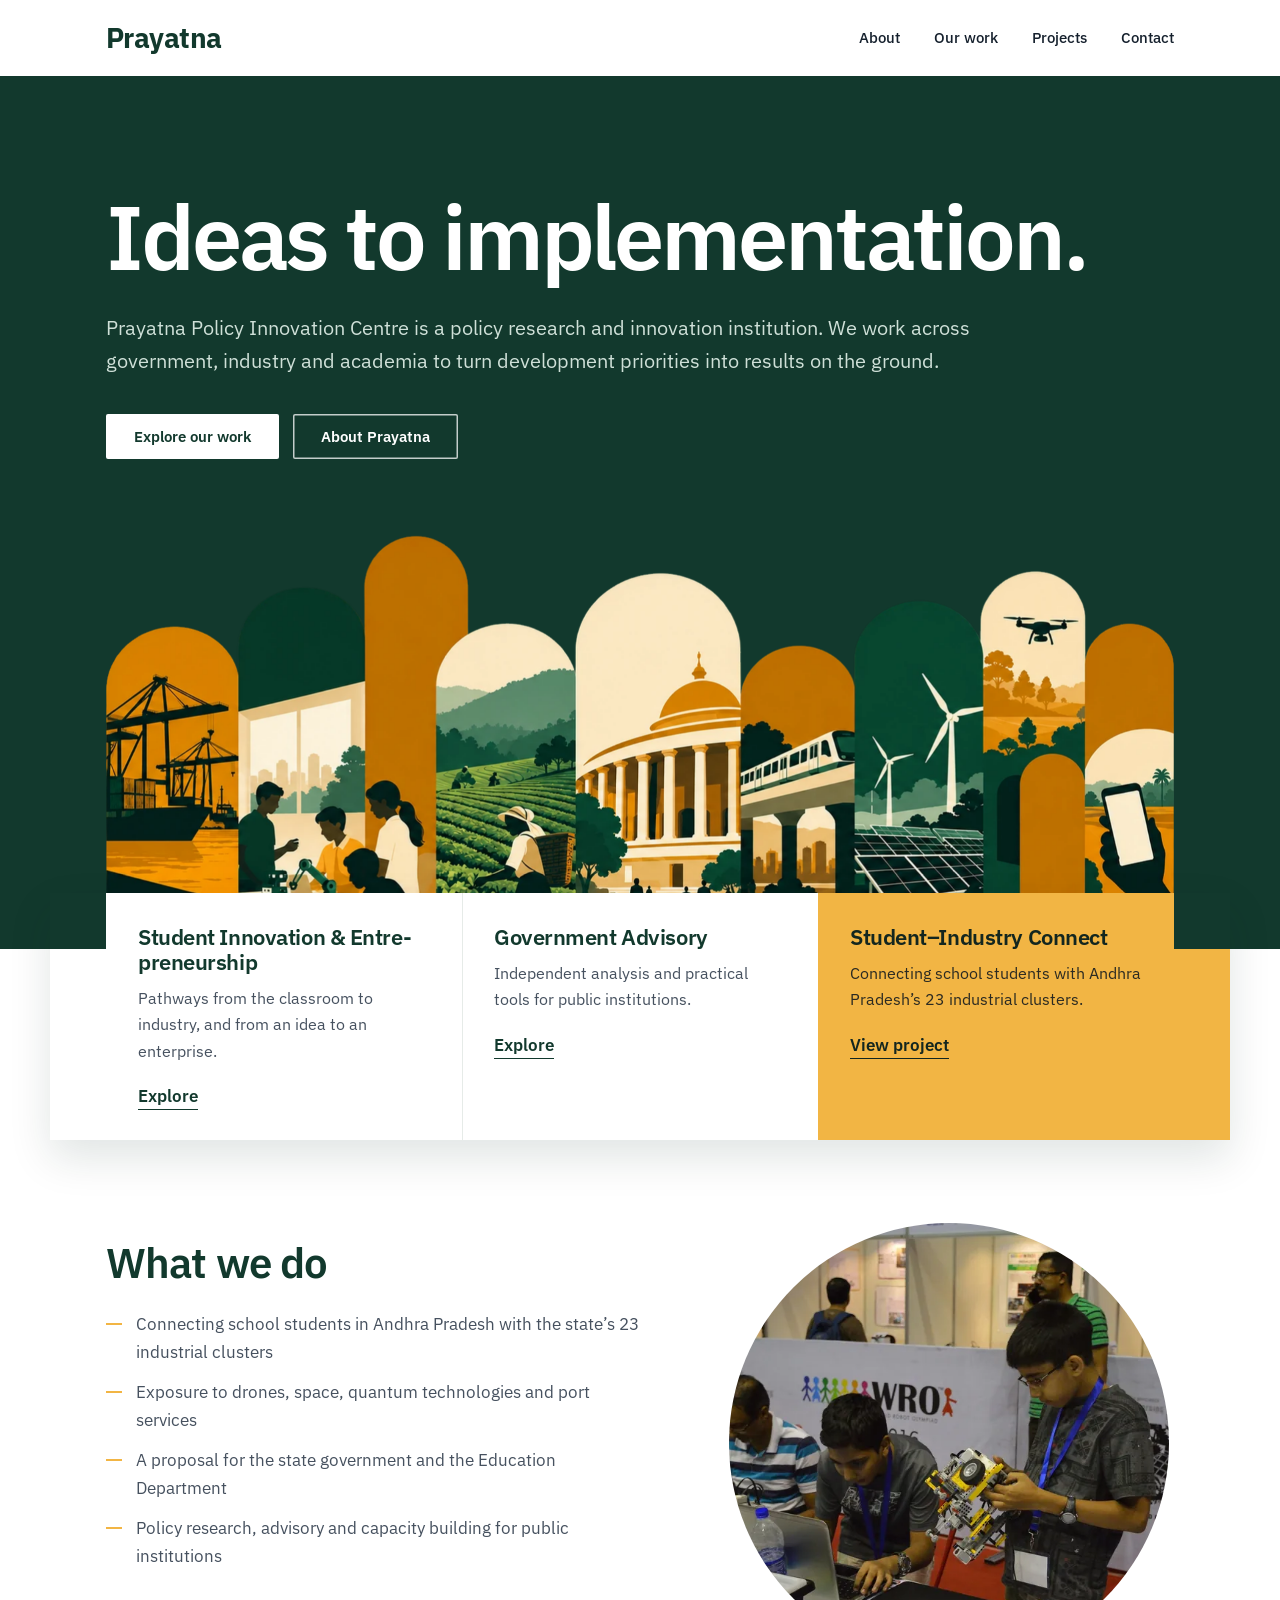
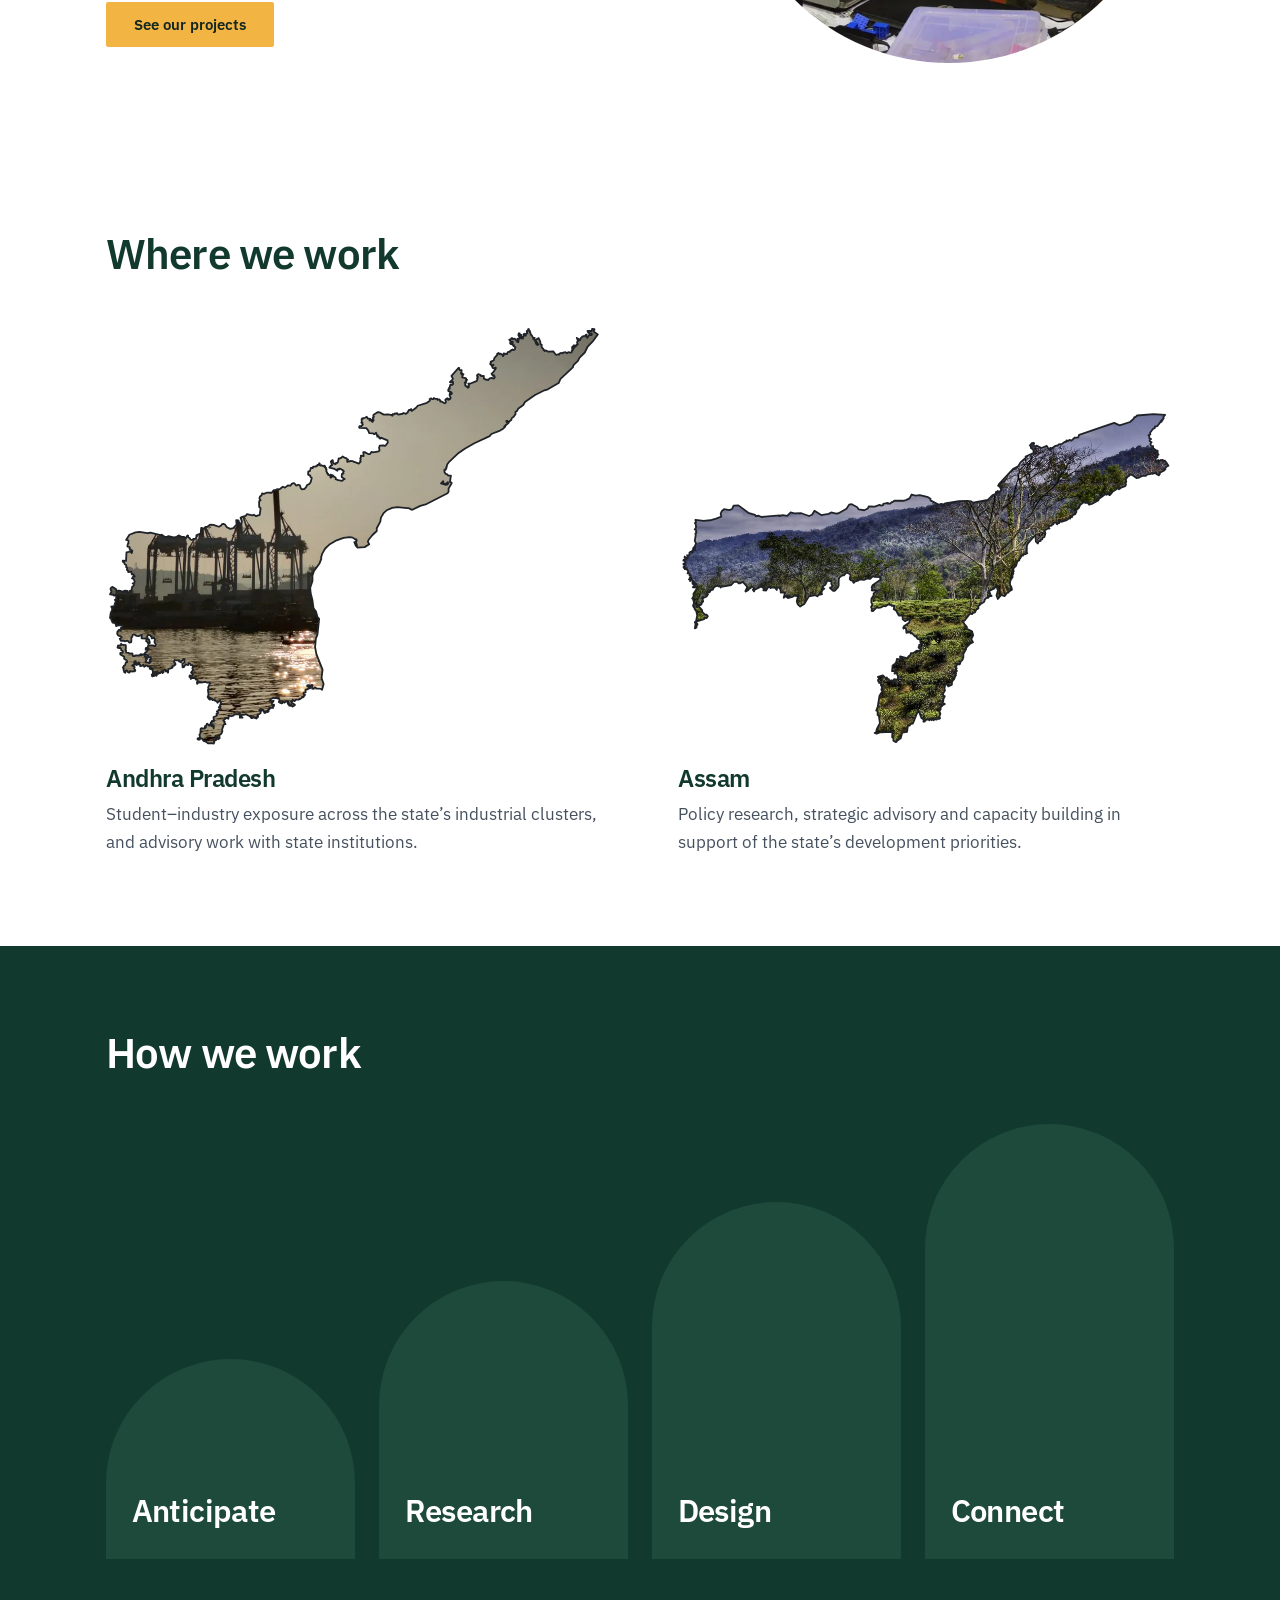
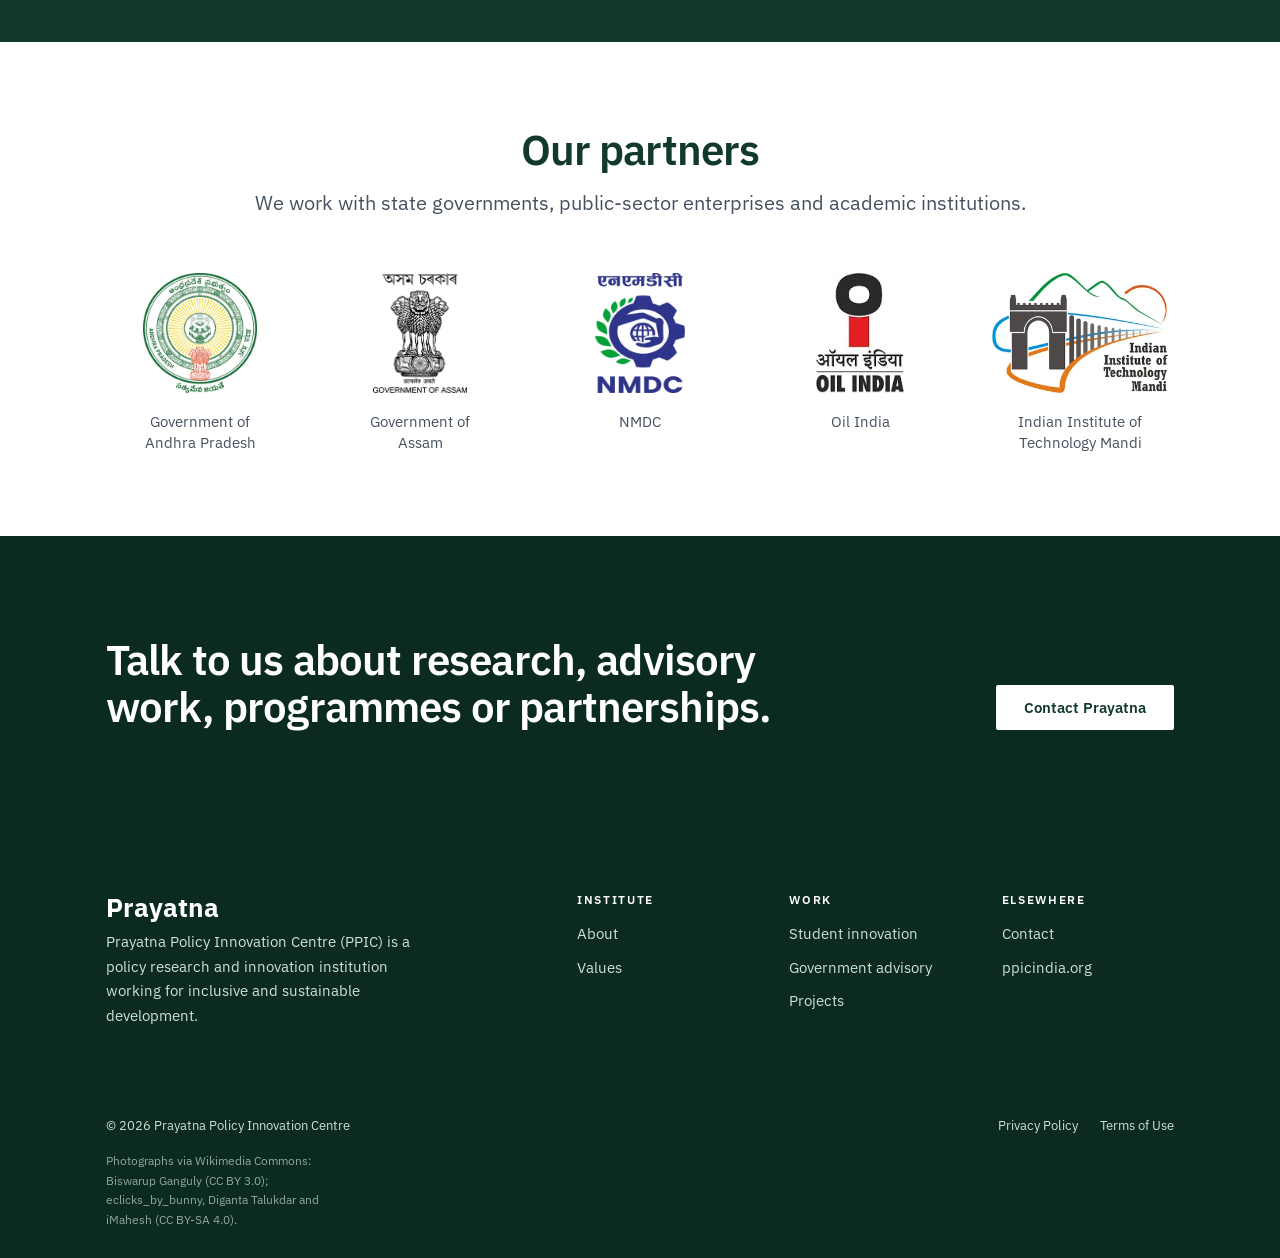
==== commit 966dce56: "Add Privacy Policy, Terms of Use, 404, sitemap, robots, share previews; self-host font; one-row hero" ====
--- a/index.html
+++ b/index.html
@@ -7,9 +7,19 @@
   <meta name="description" content="Prayatna Policy Innovation Centre (PPIC) connects research, policy and practice to turn development priorities into outcomes. Working in Andhra Pradesh and Assam.">
   <script>document.documentElement.className+=" js"</script>
   <link rel="icon" href="assets/img/favicon.svg" type="image/svg+xml">
-  <link rel="preconnect" href="https://fonts.googleapis.com">
-  <link rel="preconnect" href="https://fonts.gstatic.com" crossorigin>
-  <link href="https://fonts.googleapis.com/css2?family=IBM+Plex+Sans:wght@400;500;600;700&display=swap" rel="stylesheet">
+  <link rel="canonical" href="https://roshanyadav-2109.github.io/prayatna/">
+  <meta name="theme-color" content="#12392d">
+  <meta property="og:type" content="website">
+  <meta property="og:site_name" content="Prayatna Policy Innovation Centre">
+  <meta property="og:title" content="Prayatna Policy Innovation Centre">
+  <meta property="og:description" content="Prayatna Policy Innovation Centre (PPIC) connects research, policy and practice to turn development priorities into outcomes. Working in Andhra Pradesh and Assam.">
+  <meta property="og:url" content="https://roshanyadav-2109.github.io/prayatna/">
+  <meta property="og:image" content="https://roshanyadav-2109.github.io/prayatna/assets/img/og-image.jpg">
+  <meta property="og:image:width" content="1200">
+  <meta property="og:image:height" content="630">
+  <meta property="og:locale" content="en_IN">
+  <meta name="twitter:card" content="summary_large_image">
+  <link rel="preload" href="assets/fonts/ibm-plex-sans-var.woff2" as="font" type="font/woff2" crossorigin>
   <link rel="stylesheet" href="assets/css/style.css">
 </head>
 <body>
@@ -45,19 +55,19 @@
     <section class="hero-cards">
       <div class="wrap cards3">
         <a class="hcard" href="work.html#innovation">
-          <h3>Student Innovation &amp; Entrepreneurship</h3>
+          <h3>Student Innovation &amp; Entre&shy;pre&shy;neur&shy;ship</h3>
           <p>Pathways from the classroom to industry, and from an idea to an enterprise.</p>
-          <span class="entry-link">Explore this area</span>
+          <span class="entry-link">Explore</span>
         </a>
         <a class="hcard" href="work.html#advisory">
           <h3>Government Advisory</h3>
           <p>Independent analysis and practical tools for public institutions.</p>
-          <span class="entry-link">Explore this area</span>
+          <span class="entry-link">Explore</span>
         </a>
         <a class="hcard hcard-accent" href="projects.html#student-industry-connect">
           <h3>Student&ndash;Industry Connect</h3>
           <p>Connecting school students with Andhra Pradesh&rsquo;s 23 industrial clusters.</p>
-          <span class="entry-link">See the project</span>
+          <span class="entry-link">View project</span>
         </a>
       </div>
     </section>
@@ -151,7 +161,7 @@
           <ul><li><a href="contact.html">Contact</a></li><li><a href="https://www.ppicindia.org">ppicindia.org</a></li></ul>
         </div>
       </div>
-      <div class="foot-base"><span>&copy; 2026 Prayatna Policy Innovation Centre</span><span>Andhra Pradesh &middot; Assam</span></div>
+      <div class="foot-base"><span>&copy; 2026 Prayatna Policy Innovation Centre</span><span class="foot-legal"><a href="privacy.html">Privacy Policy</a><a href="terms.html">Terms of Use</a></span></div>
       <p class="foot-credit">Photographs via Wikimedia Commons: Biswarup Ganguly (CC BY 3.0); eclicks_by_bunny, Diganta Talukdar and iMahesh (CC BY-SA 4.0).</p>
     </div>
   </footer>
--- a/assets/css/style.css
+++ b/assets/css/style.css
@@ -1,3 +1,6 @@
+/* IBM Plex Sans, self-hosted (SIL Open Font License 1.1) */
+@font-face { font-family: 'IBM Plex Sans'; font-style: normal; font-weight: 400 700; font-display: swap; src: url('../fonts/ibm-plex-sans-var.woff2') format('woff2'); unicode-range: U+0000-00FF, U+0131, U+0152-0153, U+02BB-02BC, U+02C6, U+02DA, U+02DC, U+0304, U+0308, U+0329, U+2000-206F, U+20AC, U+2122, U+2191, U+2193, U+2212, U+2215, U+FEFF, U+FFFD; }
+
 /* Prayatna Policy Innovation Centre
    Hand-written. Serif for argument, sans for utility. */
 
@@ -521,14 +524,39 @@
   .rise-step h3 { font-size: 13px; letter-spacing: 0; text-align: center; }
 }
 
-/* hero cards: one swipeable row on small screens */
-@media (max-width: 900px) {
-  .hero-cards { margin-top: -36px; overflow: visible; }
-  .cards3 { display: flex; grid-template-columns: none; gap: 12px; overflow-x: auto; scroll-snap-type: x mandatory; -webkit-overflow-scrolling: touch;
-    scrollbar-width: none; box-shadow: none; padding: 0 var(--gut) 28px; scroll-padding-left: var(--gut); max-width: none; }
-  .cards3::-webkit-scrollbar { display: none; }
-  .hcard { flex: 0 0 78%; max-width: 340px; scroll-snap-align: start; padding: 24px 22px; box-shadow: 0 10px 28px rgba(11, 42, 32, .14) !important; }
-  .hcard + .hcard { box-shadow: 0 10px 28px rgba(11, 42, 32, .14) !important; }
-  .hcard h3 { font-size: 19px; }
-  .hcard p { font-size: 15px; margin-bottom: 14px; }
-}
+/* hero cards: one row on small screens, no scrolling */
+@media (max-width: 900px) {
+  .hero-cards { margin-top: -32px; }
+  .cards3 { display: grid; grid-template-columns: repeat(3, minmax(0, 1fr)); gap: 0; box-shadow: 0 12px 30px rgba(11, 42, 32, .14); }
+  .hcard { padding: 18px 14px 16px; }
+  .hcard + .hcard { box-shadow: inset 1px 0 0 #e6ebe8; }
+  .hcard h3 { font-size: 16px; line-height: 1.25; margin-bottom: 10px; -webkit-hyphens: auto; hyphens: auto; }
+  .hcard p { display: none; }
+  .hcard .entry-link { font-size: 13px; }
+}
+@media (max-width: 480px) {
+  .hcard { padding: 14px 10px 12px; }
+  .hcard h3 { font-size: 13.5px; }
+  .hcard .entry-link { font-size: 12px; }
+}
+
+/* footer legal links */
+.foot-legal { display: inline-flex; gap: 22px; }
+.foot-legal a { color: #cfe0d8; }
+
+/* legal pages */
+.legal { padding-top: clamp(24px, 3vw, 40px); }
+.legal-body > * { max-width: 820px; }
+.legal-body h2 { font-size: clamp(21px, 2vw, 24px); margin: 44px 0 14px; }
+.legal-body p { color: var(--ink); line-height: 1.75; }
+.legal-meta { color: var(--ink-soft) !important; font-size: 15px; }
+.legal-contact { padding-left: 20px; box-shadow: inset 3px 0 0 var(--saffron); }
+.ph { background: #fff4d6; color: #6b4a00; padding: 0 4px; border-radius: 2px; }
+
+/* 404 */
+.notfound { padding: clamp(80px, 12vw, 160px) 0; }
+.notfound-code { font: 700 clamp(88px, 14vw, 160px)/1 var(--sans); color: var(--saffron); letter-spacing: -.05em; margin: 0 0 12px; }
+.notfound h1 { margin-bottom: 16px; }
+.notfound p:not(.notfound-code) { color: var(--ink-soft); font-size: 19px; margin-bottom: 32px; }
+.btn-outline { background: transparent; color: var(--navy); box-shadow: inset 0 0 0 1.5px var(--navy); }
+.btn-outline:hover { background: var(--navy); color: #fff; }
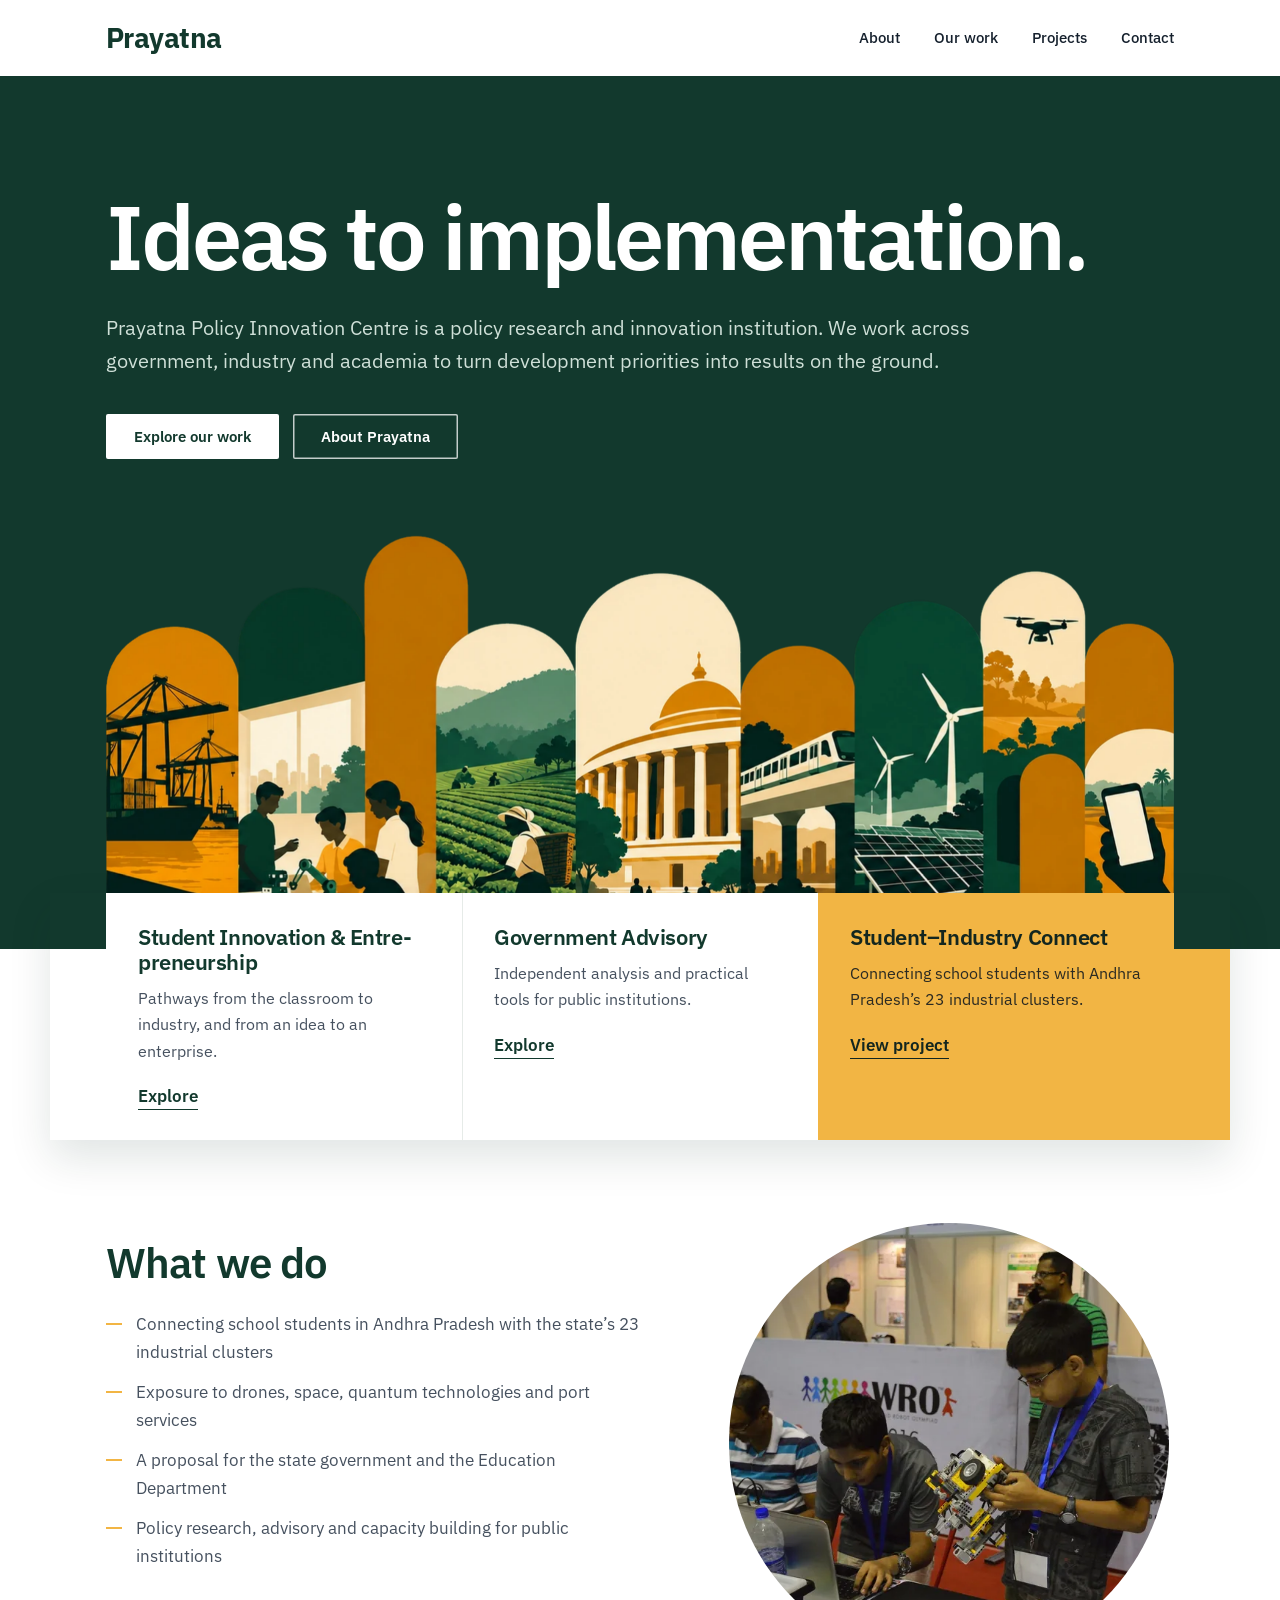
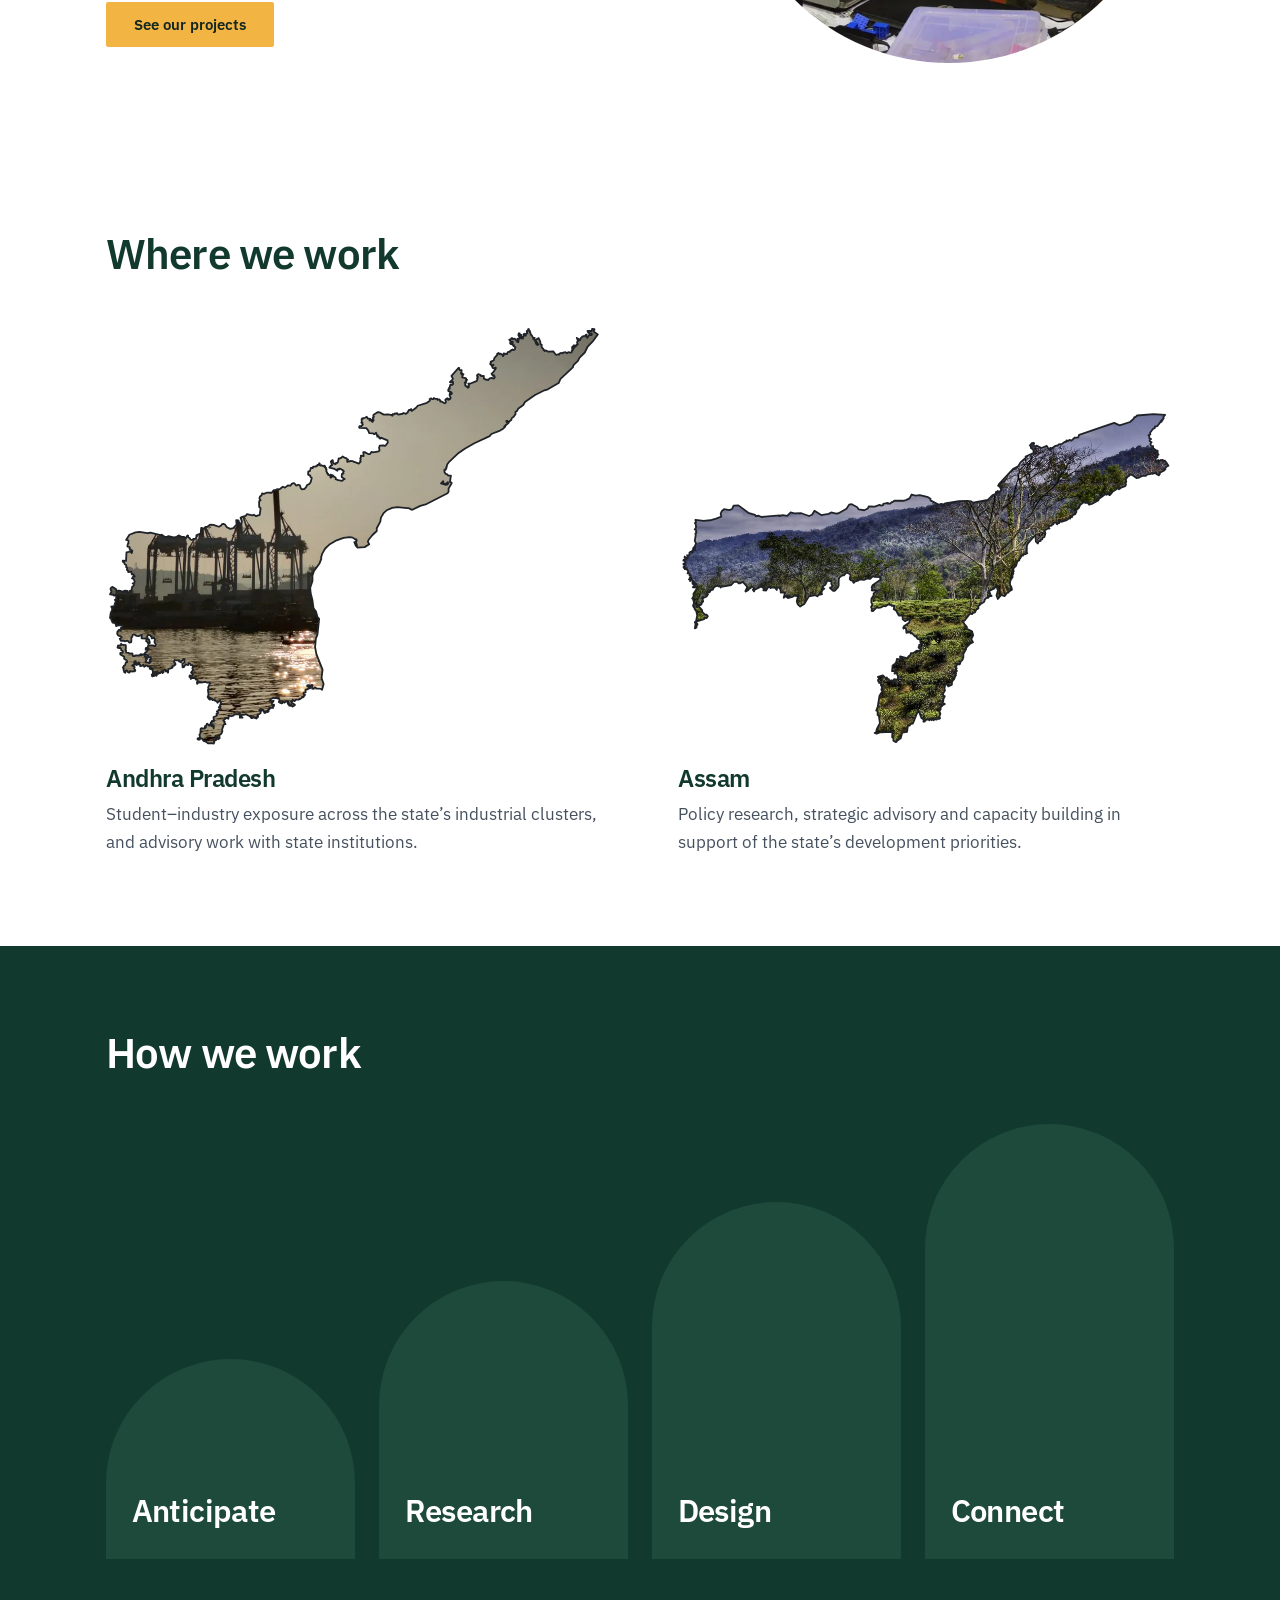
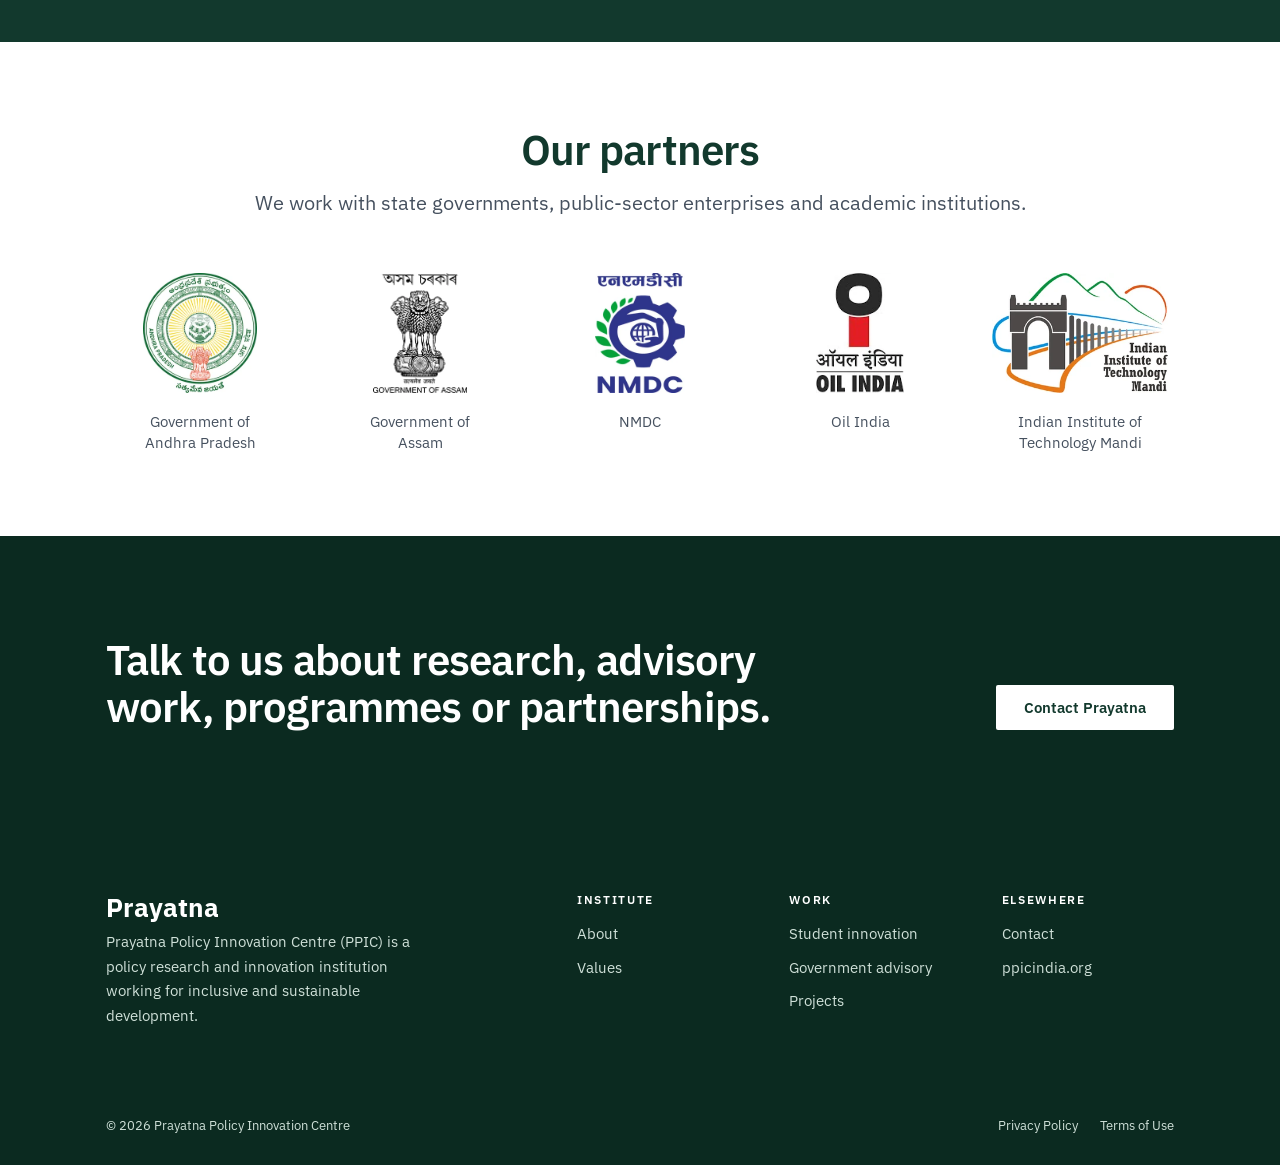
==== commit cc952080: "Move photo credits from footer into Terms of Use clause 3.2 Co-Authored-By: Claude Opus 5.5 <noreply" ====
--- a/index.html
+++ b/index.html
@@ -162,7 +162,6 @@
         </div>
       </div>
       <div class="foot-base"><span>&copy; 2026 Prayatna Policy Innovation Centre</span><span class="foot-legal"><a href="privacy.html">Privacy Policy</a><a href="terms.html">Terms of Use</a></span></div>
-      <p class="foot-credit">Photographs via Wikimedia Commons: Biswarup Ganguly (CC BY 3.0); eclicks_by_bunny, Diganta Talukdar and iMahesh (CC BY-SA 4.0).</p>
     </div>
   </footer>
   <script src="assets/js/main.js"></script>
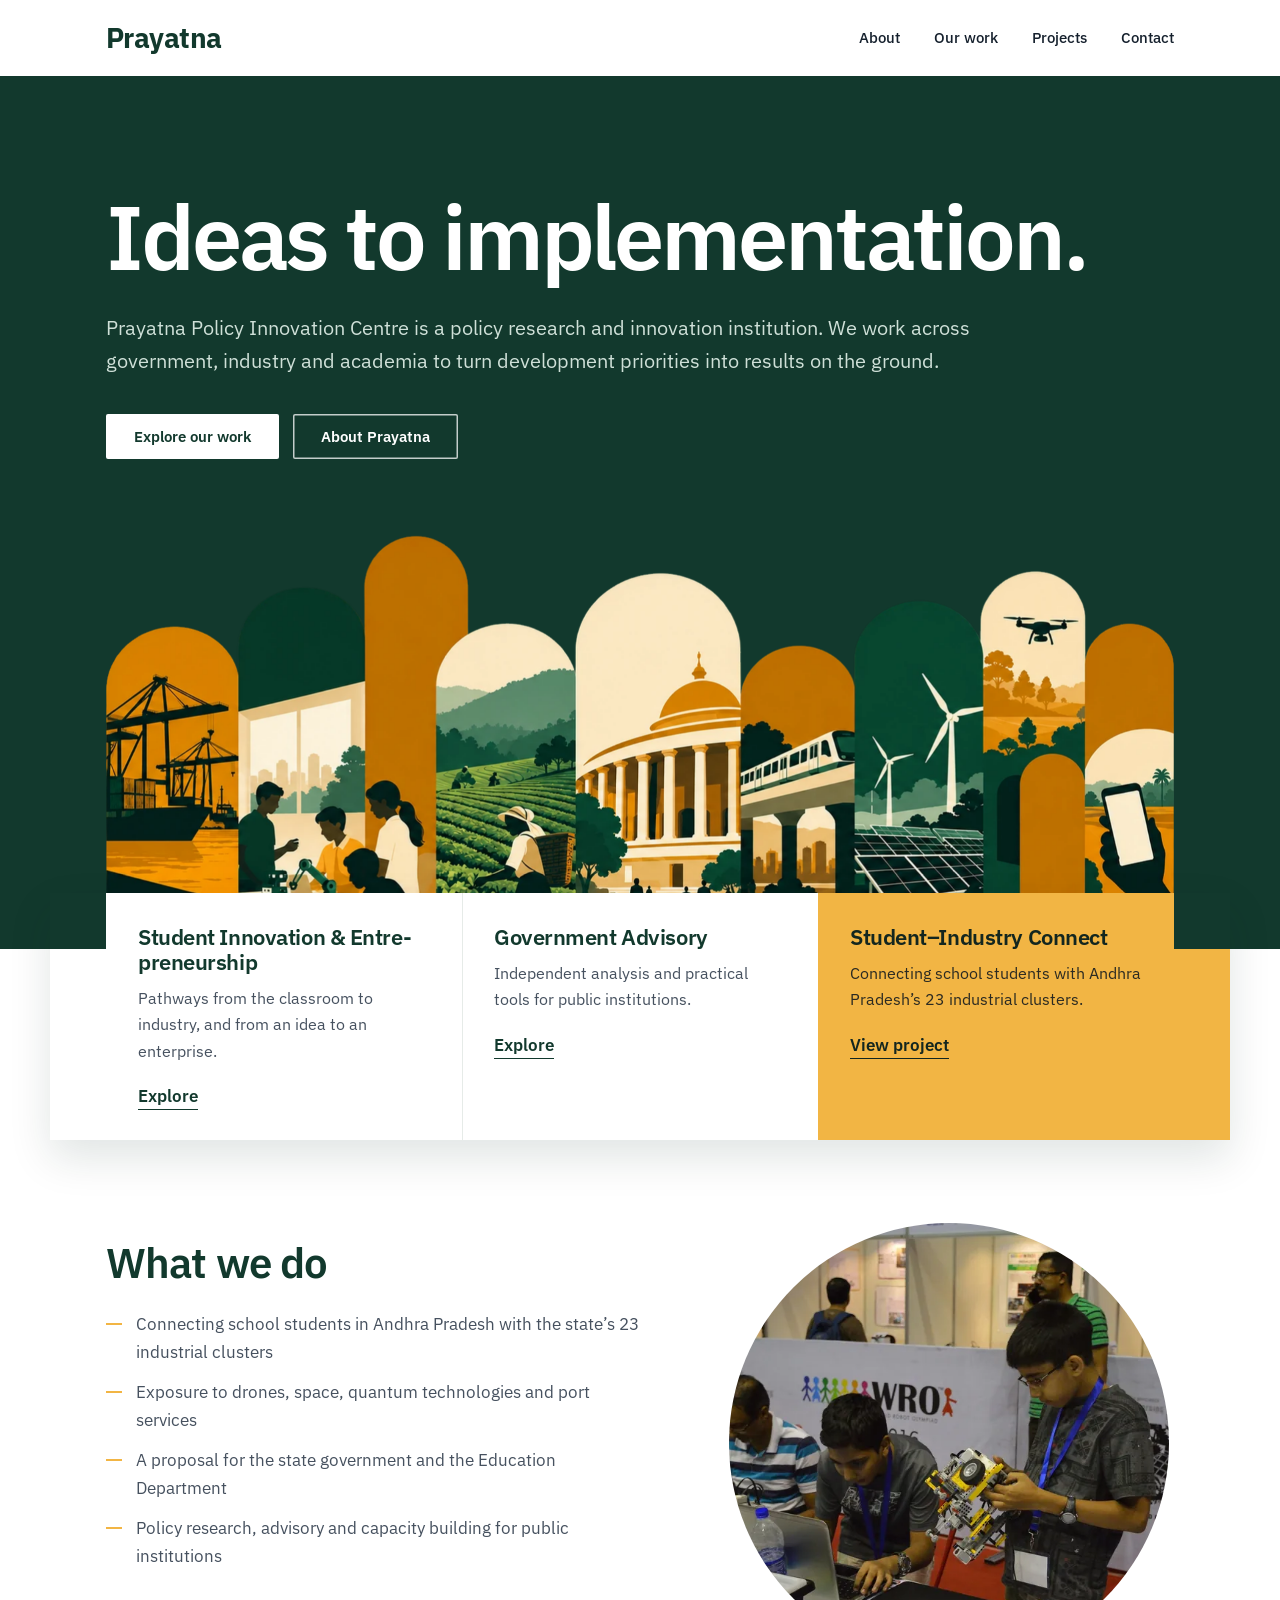
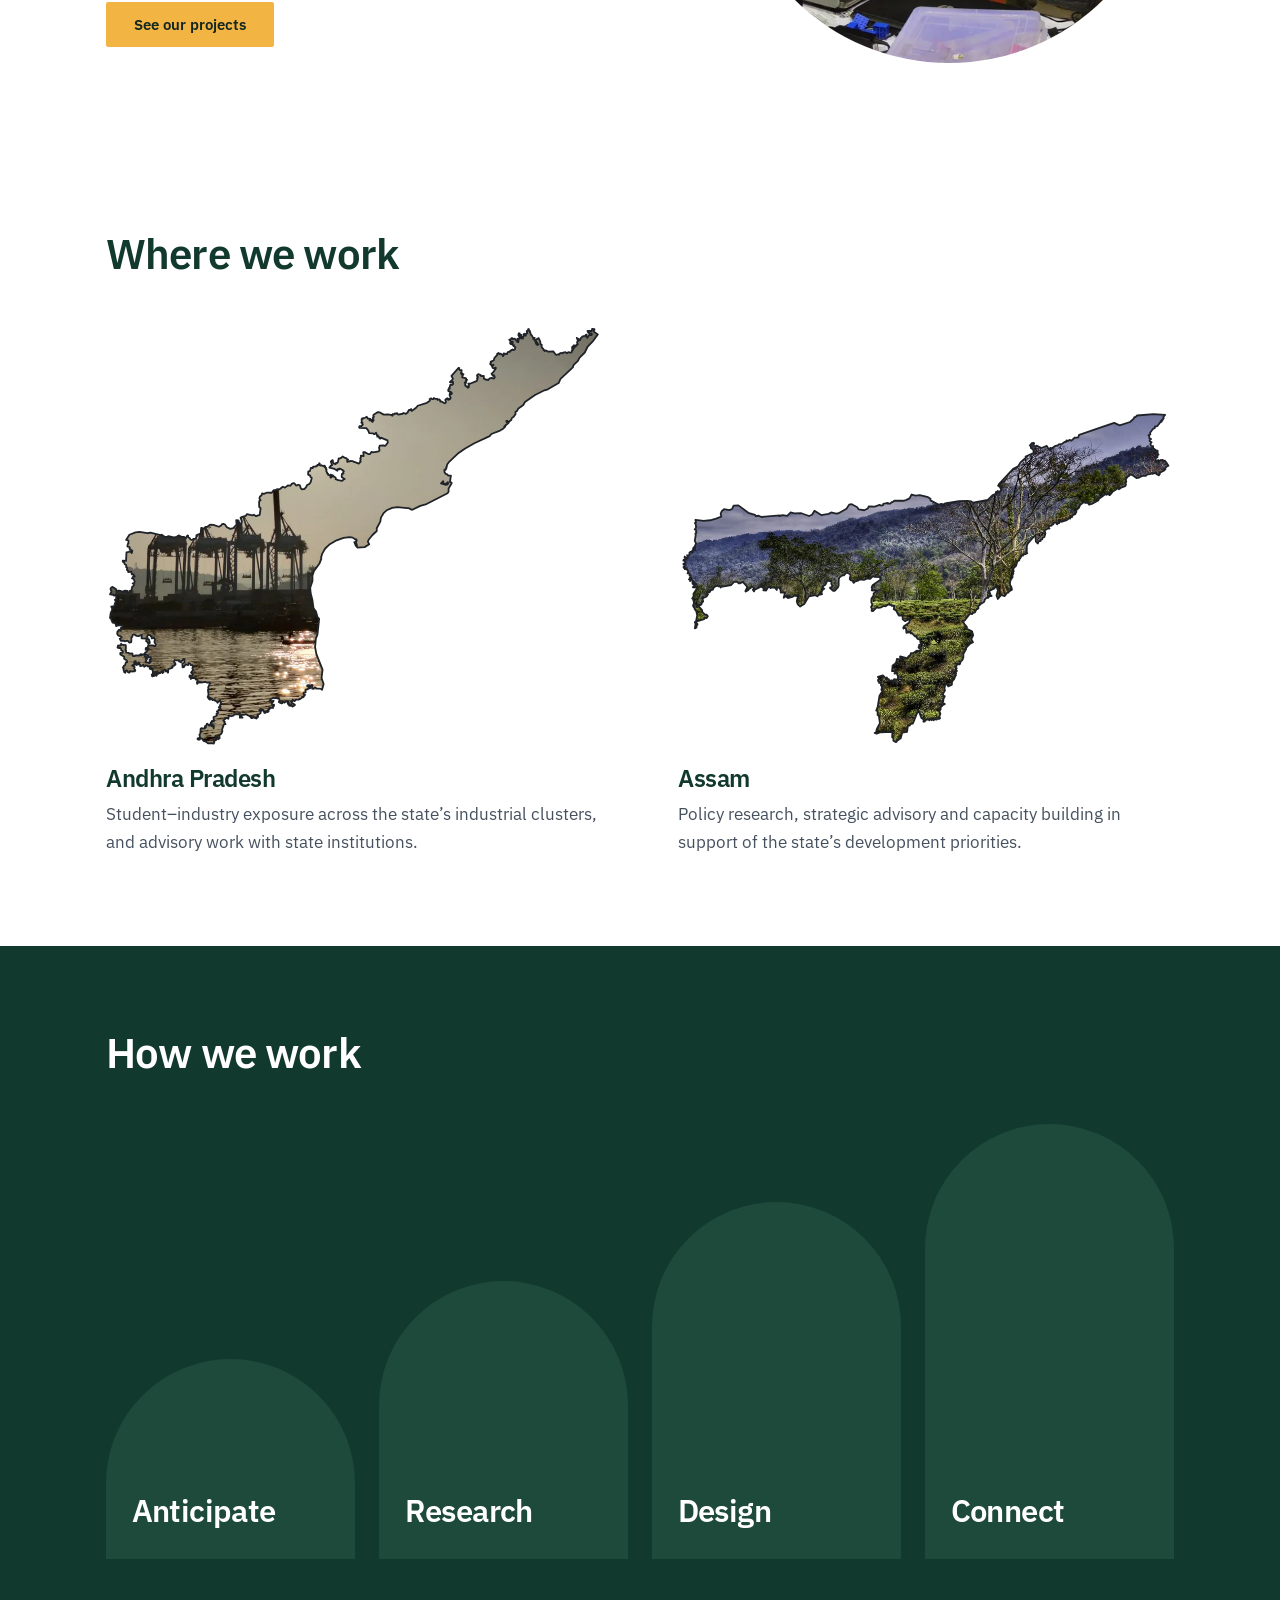
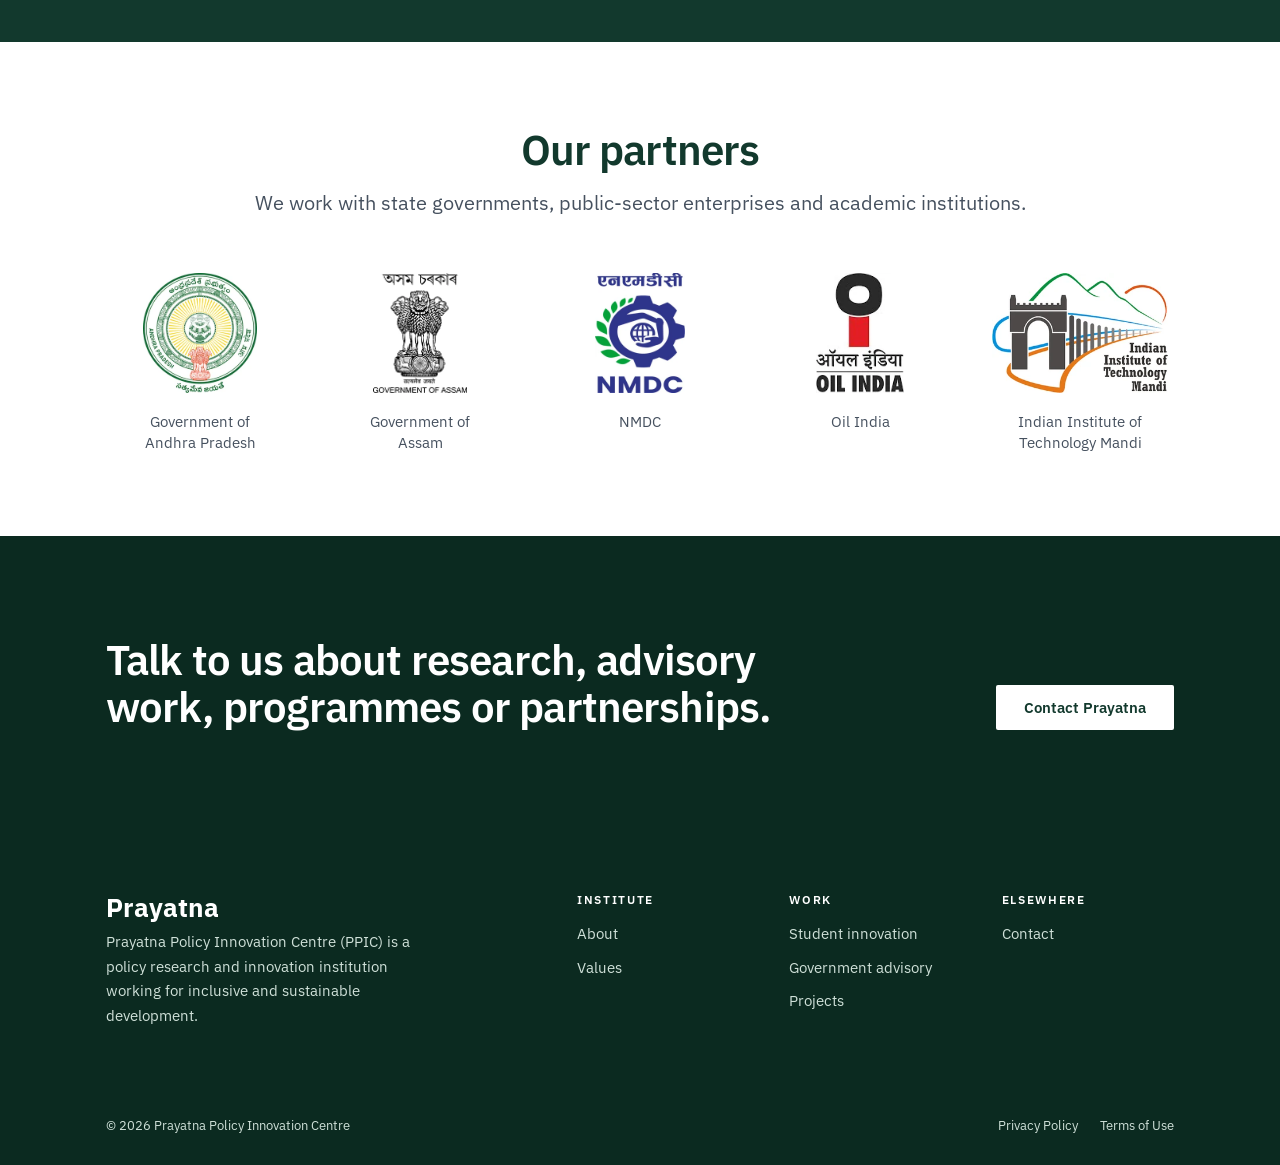
==== commit ae988223: "Replace website domain with "To be released" until launch Co-Authored-By: Claude Opus 5.5 <noreply@a" ====
--- a/index.html
+++ b/index.html
@@ -7,14 +7,14 @@
   <meta name="description" content="Prayatna Policy Innovation Centre (PPIC) connects research, policy and practice to turn development priorities into outcomes. Working in Andhra Pradesh and Assam.">
   <script>document.documentElement.className+=" js"</script>
   <link rel="icon" href="assets/img/favicon.svg" type="image/svg+xml">
-  <link rel="canonical" href="https://roshanyadav-2109.github.io/prayatna/">
+  <link rel="canonical" href="https://prayatna-seven.vercel.app/">
   <meta name="theme-color" content="#12392d">
   <meta property="og:type" content="website">
   <meta property="og:site_name" content="Prayatna Policy Innovation Centre">
   <meta property="og:title" content="Prayatna Policy Innovation Centre">
   <meta property="og:description" content="Prayatna Policy Innovation Centre (PPIC) connects research, policy and practice to turn development priorities into outcomes. Working in Andhra Pradesh and Assam.">
-  <meta property="og:url" content="https://roshanyadav-2109.github.io/prayatna/">
-  <meta property="og:image" content="https://roshanyadav-2109.github.io/prayatna/assets/img/og-image.jpg">
+  <meta property="og:url" content="https://prayatna-seven.vercel.app/">
+  <meta property="og:image" content="https://prayatna-seven.vercel.app/assets/img/og-image.jpg">
   <meta property="og:image:width" content="1200">
   <meta property="og:image:height" content="630">
   <meta property="og:locale" content="en_IN">
@@ -158,7 +158,7 @@
         </div>
         <div>
           <h4>Elsewhere</h4>
-          <ul><li><a href="contact.html">Contact</a></li><li><a href="https://www.ppicindia.org">ppicindia.org</a></li></ul>
+          <ul><li><a href="contact.html">Contact</a></li></ul>
         </div>
       </div>
       <div class="foot-base"><span>&copy; 2026 Prayatna Policy Innovation Centre</span><span class="foot-legal"><a href="privacy.html">Privacy Policy</a><a href="terms.html">Terms of Use</a></span></div>
--- a/assets/css/style.css
+++ b/assets/css/style.css
@@ -560,3 +560,22 @@
 .notfound p:not(.notfound-code) { color: var(--ink-soft); font-size: 19px; margin-bottom: 32px; }
 .btn-outline { background: transparent; color: var(--navy); box-shadow: inset 0 0 0 1.5px var(--navy); }
 .btn-outline:hover { background: var(--navy); color: #fff; }
+
+/* ---------- tablet (601–900px): use two columns where there is room ---------- */
+@media (min-width: 601px) and (max-width: 900px) {
+  .states { grid-template-columns: 1fr 1fr; gap: 32px; align-items: end; }
+  .cols4, .cols3, .values, .audiences, .areas, .facts { grid-template-columns: 1fr 1fr; gap: 40px 32px; }
+  .areas > div, .areas > div:nth-child(n) { grid-column: auto; }
+  .initiatives { grid-template-columns: 1fr 1fr; }
+  .verticals-text { grid-template-columns: 1fr 1fr; gap: 40px; }
+  .cols-2 { grid-template-columns: 1fr 1fr; gap: 32px; }
+  .hcard p { display: block; font-size: 14.5px; }
+  .hcard h3 { font-size: 17px; }
+  .feature .f-circle, .feature .f-arch { max-width: 380px; }
+  .project-grid { grid-template-columns: minmax(0, 7fr) minmax(0, 5fr); }
+  .project-art { order: 0; }
+  .project-art img.art { max-width: 260px; margin-left: auto; }
+  .partners { grid-template-columns: repeat(3, 1fr); }
+  .foot-grid { grid-template-columns: 2fr 1fr 1fr 1fr; }
+  .foot-grid > :first-child { grid-column: auto; }
+}
